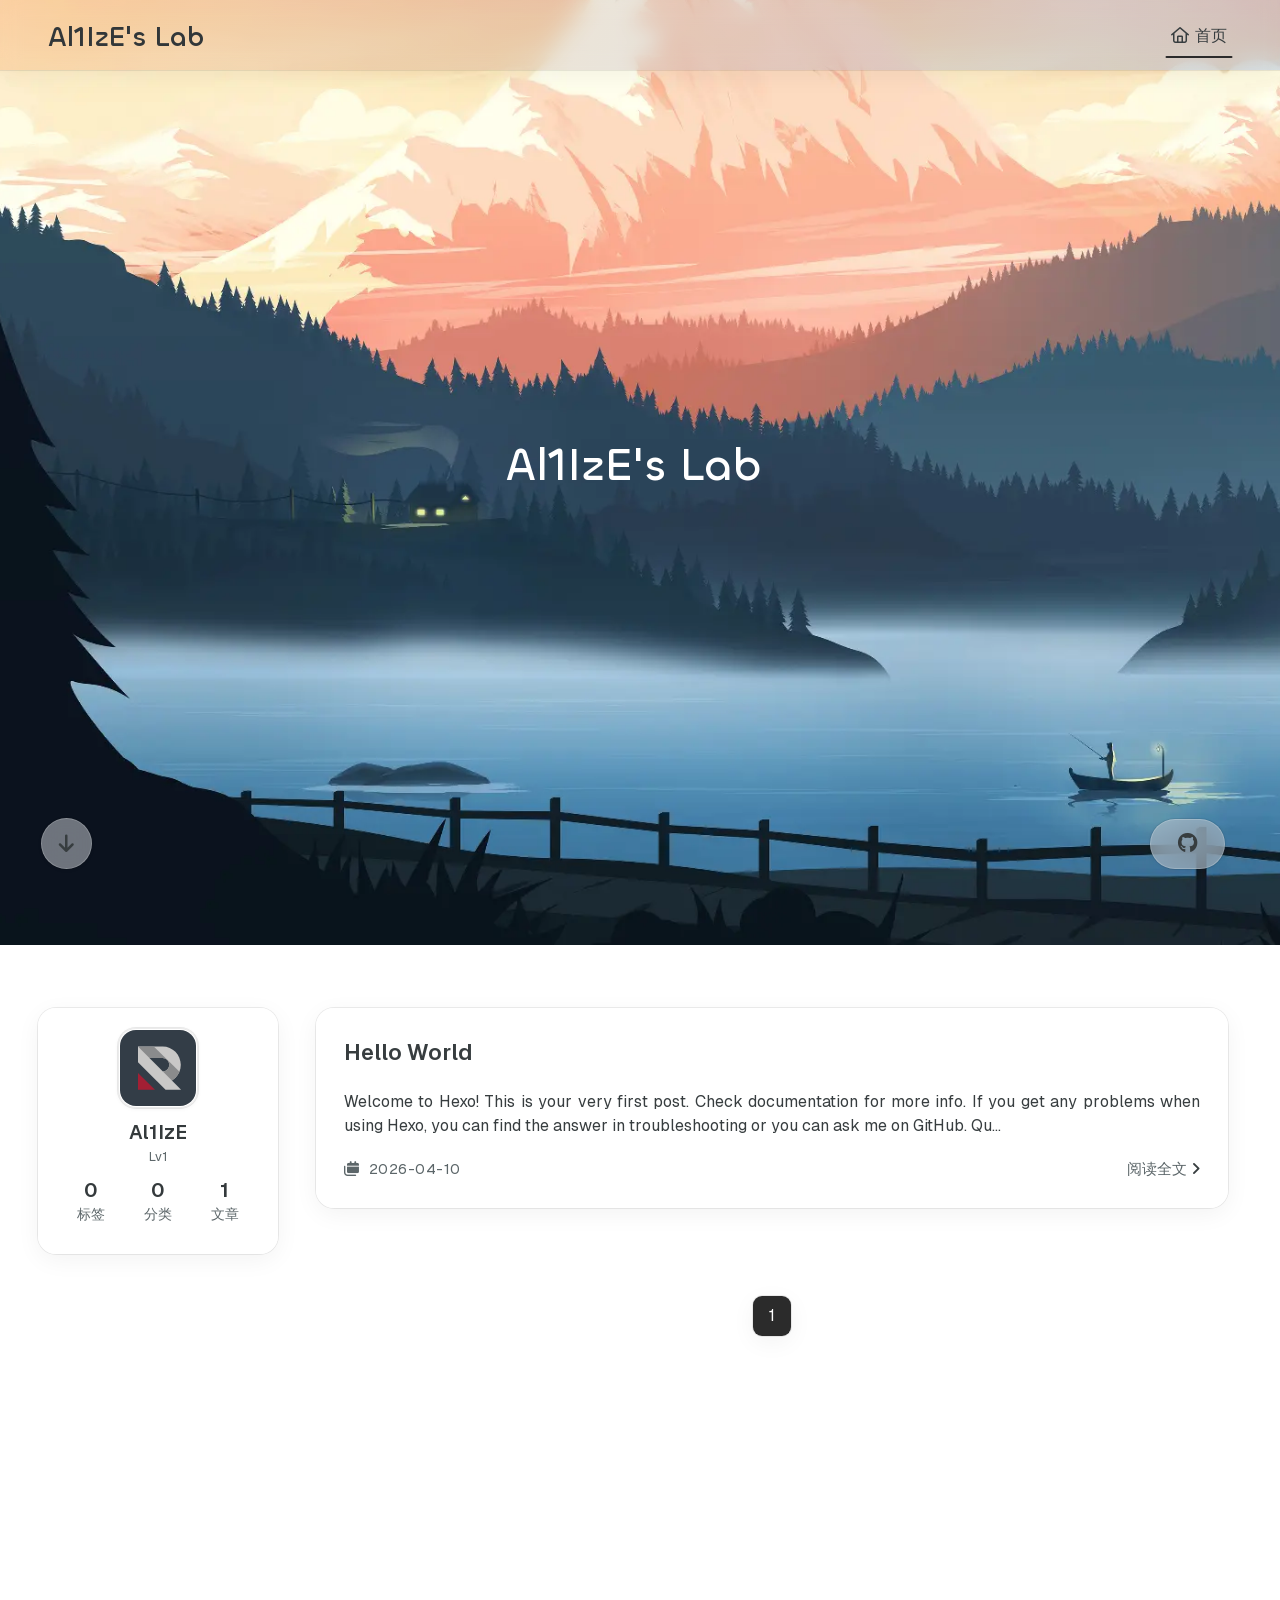
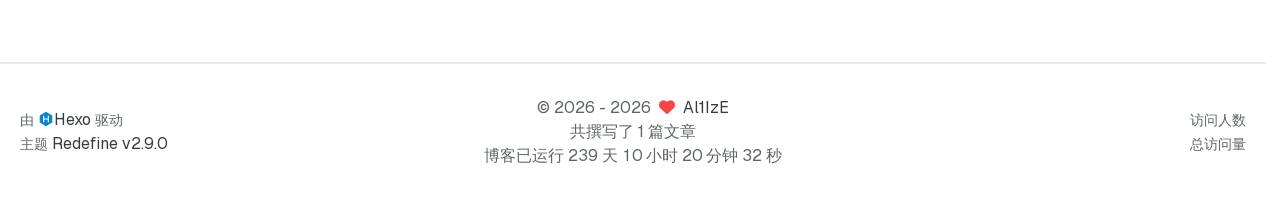
==== index.html @ 13bbc867 "Site updated: 2026-04-10 21:23:15" ====
<!DOCTYPE html>
<html lang="zh-CN">
<head>
    <meta charset="utf-8">
    <meta name="viewport" content="width=device-width, initial-scale=1">
    <meta name="keywords" content="Hexo Theme Redefine">
    
    
    <meta name="author" content="Al1IzE">
    
    <!-- Completely eliminate flash of wrong theme -->
    <script>
        (function() {
            const THEME_KEY = "REDEFINE-THEME-STATUS";
            const DARK = "dark", LIGHT = "light";
            
            // Get preferred theme
            function getTheme() {
                try {
                    const saved = localStorage.getItem(THEME_KEY);
                    if (saved) {
                        const { isDark } = JSON.parse(saved);
                        return isDark ? DARK : LIGHT;
                    }
                } catch (e) {}
                
                return matchMedia("(prefers-color-scheme: dark)").matches ? DARK : LIGHT;
            }
            
            // Apply theme to document
            function applyTheme(theme) {
                const isDark = theme === DARK;
                const root = document.documentElement;
                
                // Set classes for compatibility
                root.classList.add(theme);
                root.classList.remove(isDark ? LIGHT : DARK);
                root.style.colorScheme = theme;
            }
            
            // Initial application
            const theme = getTheme();
            applyTheme(theme);
            
            // Listen for system preference changes
            matchMedia("(prefers-color-scheme: dark)").addEventListener("change", ({ matches }) => {
                // Only update if using system preference (no localStorage entry)
                if (!localStorage.getItem(THEME_KEY)) {
                    applyTheme(matches ? DARK : LIGHT);
                }
            });
            
            // Set body classes ASAP (before DOMContentLoaded)
            (function() {
                const addBodyClass = () => {
                    const b = document.body;
                    if (!b) return false;
                    b.classList.add(theme + "-mode");
                    return true;
                };

                // Try immediately
                if (addBodyClass()) return;

                // Observe until body exists
                const mo = new MutationObserver(() => {
                    if (addBodyClass()) mo.disconnect();
                });
                mo.observe(document.documentElement, { childList: true, subtree: true });
            })();
        })();
    </script>
    
    <!-- preconnect -->
    <link rel="preconnect" href="https://fonts.googleapis.com">
    <link rel="preconnect" href="https://fonts.gstatic.com" crossorigin>

    
    <!--- Seo Part-->
    
    <link rel="canonical" href="https://6666330.xyz/"/>
    <meta name="robots" content="index,follow">
    <meta name="googlebot" content="index,follow">
    <meta name="revisit-after" content="1 days">
    
    
        
        <meta name="description" content="Hexo Theme Redefine, Redefine Your Hexo Journey.">
<meta property="og:type" content="website">
<meta property="og:title" content="AlIzE&#39;s Lab">
<meta property="og:url" content="https://6666330.xyz/index.html">
<meta property="og:site_name" content="AlIzE&#39;s Lab">
<meta property="og:description" content="Hexo Theme Redefine, Redefine Your Hexo Journey.">
<meta property="og:locale" content="zh_CN">
<meta property="og:image" content="https://6666330.xyz/images/redefine-og.webp">
<meta property="article:author" content="AlIzE">
<meta name="twitter:card" content="summary">
<meta name="twitter:image" content="https://6666330.xyz/images/redefine-og.webp">
    
    
    <!--- Icon Part-->
    <link rel="icon" type="image/png" href="/images/redefine-favicon.svg" sizes="192x192">
    <link rel="apple-touch-icon" sizes="180x180" href="/images/redefine-favicon.svg">
    <meta name="theme-color" content="#2b2b2b">
    <link rel="shortcut icon" href="/images/redefine-favicon.svg">
    <!--- Page Info-->
    
    <title>
        
            Al1IzE&#39;s Lab - 原来,你也玩原神
        
    </title>

    
<link rel="stylesheet" href="/fonts/Chillax/chillax.css">


    <!--- Inject Part-->
    

    
<link rel="stylesheet" href="/css/style.css">


    
        
<link rel="stylesheet" href="/css/build/tailwind.css">

    

    
<link rel="stylesheet" href="/fonts/GeistMono/geist-mono.css">

    
<link rel="stylesheet" href="/fonts/Geist/geist.css">

    <!--- Font Part-->
    
    
    
    
    
    

    <script id="hexo-configurations">
    window.config = {"hostname":"6666330.xyz","root":"/","language":"zh-CN"};
    window.theme = {"articles":{"style":{"font_size":"16px","line_height":1.5,"image_border_radius":"14px","image_alignment":"center","image_caption":false,"link_icon":true,"delete_mask":false,"title_alignment":"left","headings_top_spacing":{"h1":"3.2rem","h2":"2.4rem","h3":"1.9rem","h4":"1.6rem","h5":"1.4rem","h6":"1.3rem"}},"word_count":{"enable":true,"count":true,"min2read":true},"author_label":{"enable":true,"auto":false,"list":[]},"code_block":{"copy":true,"style":"mac","highlight_theme":{"light":"github","dark":"vs2015"},"font":{"enable":false,"family":null,"url":null}},"toc":{"enable":true,"max_depth":3,"number":false,"expand":true,"init_open":true},"copyright":{"enable":true,"default":"cc_by_nc_sa"},"lazyload":true,"pangu_js":false,"recommendation":{"enable":false,"title":"推荐阅读","limit":3,"mobile_limit":2,"placeholder":"/images/wallhaven-wqery6-light.webp","skip_dirs":[]}},"colors":{"primary":"#2b2b2b","secondary":null,"default_mode":"light"},"global":{"fonts":{"chinese":{"enable":false,"family":null,"url":null},"english":{"enable":false,"family":null,"url":null},"title":{"enable":false,"family":null,"url":null}},"content_max_width":"1000px","sidebar_width":"210px","hover":{"shadow":true,"scale":false},"scroll_progress":{"bar":false,"percentage":true},"website_counter":{"url":"https://cn.vercount.one/js","enable":true,"site_pv":true,"site_uv":true,"post_pv":true},"single_page":true,"preloader":{"enable":false,"custom_message":null},"side_tools":{"gear_rotation":true,"auto_expand":false},"open_graph":{"enable":true,"image":"/images/redefine-og.webp","description":"Hexo Theme Redefine, Redefine Your Hexo Journey."},"google_analytics":{"enable":false,"id":null}},"home_banner":{"enable":true,"style":"fixed","image":{"light":"/images/wallhaven-wqery6-light.webp","dark":"/images/wallhaven-wqery6-dark.webp"},"title":"Al1IzE's Lab","subtitle":{"text":["还有高手","元神启动","dddd"],"hitokoto":{"enable":false,"show_author":false,"api":"https://v1.hitokoto.cn"},"typing_speed":100,"backing_speed":80,"starting_delay":500,"backing_delay":1500,"loop":true,"smart_backspace":true},"text_color":{"light":"#fff","dark":"#d1d1b6"},"text_style":{"title_size":"2.8rem","subtitle_size":"1.5rem","line_height":1.2},"custom_font":{"enable":false,"family":null,"url":null},"social_links":{"enable":true,"style":"default","links":[{"icon":"fa-brands fa-github","url":"https://github.com/Al1IzE"},{"icon":"fa-brands fa-twitter","url":null},{"icon":"fa-solid fa-at","url":null},{"icon":"fa-brands fa-telegram","url":null},{"icon":"/images/custom-icon.svg","url":null}],"qrs":[{"icon":"fa-brands fa-weixin","qr":null},{"icon":"/images/custom-icon.svg","qr":null}]}},"plugins":{"feed":{"enable":false},"aplayer":{"enable":false,"type":"fixed","audios":[{"name":null,"artist":null,"url":null,"cover":null,"lrc":null}]},"mermaid":{"enable":false,"version":"11.4.1","theme":{"light":"default","dark":"dark"}}},"version":"2.9.0","navbar":{"auto_hide":false,"color":{"left":"#f78736","right":"#367df7","transparency":35},"width":{"home":"1200px","pages":"1000px"},"links":{"Home":{"path":"/","icon":"fa-regular fa-house"}},"search":{"enable":false,"preload":true}},"page_templates":{"friends_column":2,"tags_style":"blur","masonry":{"batch_size":12,"initial_batch_size":24}},"home":{"sidebar":{"enable":true,"position":"left","first_item":"menu","announcement":null,"show_on_mobile":true,"links":null},"article_date_format":"auto","excerpt_length":200,"categories":{"enable":true,"limit":3},"tags":{"enable":true,"limit":3}},"footer":{"runtime":true,"icon":"<i class=\"fa-solid fa-heart fa-beat\" style=\"--fa-animation-duration: 0.5s; color: #f54545\"></i>","start":"2026/4/10 21:10:00","statistics":true,"customize":null,"icp":{"enable":false,"number":null,"url":null}},"footerStart":"2026/4/10 21:10:00","mermaid":{"style":{"light":"default","dark":"dark"}}};
    window.lang_ago = {"second":"%s 秒前","minute":"%s 分钟前","hour":"%s 小时前","day":"%s 天前","week":"%s 周前","month":"%s 个月前","year":"%s 年前"};
    window.i18n = {"search":"站内搜索您需要的内容...","toc":"目录","prev":"上一页","next":"下一页","prev_posts":"上一篇","next_posts":"下一篇","page":"第 %d 页","recent_posts":"最新文章","share":"分享","powered_by":"由 %s 驱动","theme":"主题","rss_feed":"RSS Feed","category":"分类","categories":"分类","tag":"标签","tags":"标签","post":"文章","posts":"文章","tagcloud":"标签云","comment":"评论","comments":"评论","top":"置顶","sticky":"置顶","go-back-home":"回到首页","masonry_loading":"照片加载中...","image_viewer":"图片查看器","close":"关闭","exif":{"title":"EXIF","cards":{"camera":"相机","lens":"镜头","exposure":"曝光","other":"其他"},"fields":{"make":"品牌","model":"机型","date_taken":"拍摄时间","lens_model":"镜头","focal_length":"焦距","focus_mode":"对焦模式","shutter":"快门","aperture":"光圈","iso":"感光度","exposure_program":"曝光程序","exposure_compensation":"曝光补偿","metering_mode":"测光模式","flash":"闪光灯","white_balance":"白平衡","latitude":"纬度","longitude":"经度","altitude":"海拔"},"status":{"loading":"加载中...","no_exif":"无 EXIF 信息","library_missing":"EXIF 库未加载","image_source_missing":"图片地址不可用","unavailable":"EXIF 不可用（可能被 CORS 阻止或缺少元数据）","flag_unavailable":"EXIF 不可用"}},"home":"首页","archive":"归档","archives":"归档","about":"关于","links":"链接","link":"链接","friends":"友情链接","friend":"友情链接","timeline":"时间轴","shuoshuo":"说说","bookmarks":"书签","site_uv":"访问人数","site_pv":"总访问量","read_more":"阅读全文","wordcount":"字","min2read":"分钟","changelog":"更新日志","status":"状态","runtime":"博客已运行","days":"天","hours":"小时","minutes":"分钟","seconds":"秒","optimized_by":"并由 Evan 进行优化","rights":"版权所有","site_posts":"共撰写了 %s 篇文章","site_wordcount":"共 %s 字","copyright":{"title":"标题","author":"作者","link":"链接","create_time":"创建于","update_time":"更新于","license_title":"版权声明","license_content":"本文章采用 %s 进行许可。","all_rights_reserved":"版权所有 &#169 %s，禁止转载。","public_domain":"本文为公有领域作品，可自由转载、引用。"},"ago":{"second":"%s 秒前","minute":"%s 分钟前","hour":"%s 小时前","day":"%s 天前","week":"%s 周前","month":"%s 个月前","year":"%s 年前"},"create_time":"创建","update_time":"更新","expired":"这篇文章最后更新于 %s 天前，内容可能已经过时。"};
    window.data = {"masonry":false};
  </script>
    
    <!--- Fontawesome Part-->
    
<link rel="stylesheet" href="/fontawesome/fontawesome.min.css">

    
<link rel="stylesheet" href="/fontawesome/brands.min.css">

    
<link rel="stylesheet" href="/fontawesome/solid.min.css">

    
<link rel="stylesheet" href="/fontawesome/regular.min.css">

    
    
    
    
<meta name="generator" content="Hexo 8.1.1"></head>


<body>
	<div class="progress-bar-container">
	

	
	<span class="pjax-progress-bar"></span>
	<!--        <span class="swup-progress-icon">-->
	<!--            <i class="fa-solid fa-circle-notch fa-spin"></i>-->
	<!--        </span>-->
	
</div>

<main class="page-container" id="swup">

	
	
    <style>
        .home-banner-container {
            background: none !important;
        }
        .home-article-item,
        .sidebar-links,
        .sidebar-content,
        a.page-number,
        a.extend,
        .sidebar-links .links:hover,
        .right-bottom-tools,
        footer.footer {
            background-color: var(--background-color-transparent-80) !important;
        }
        .right-bottom-tools:hover,
        a.page-number:hover,
        a.extend:hover {
            background-color: var(--primary-color) !important;
        }
        .site-info,
        .home-article-sticky-label {
            background-color: var(--background-color-transparent-15) !important;
        }
        .home-article-sticky-label {
            backdrop-filter: none !important;
        }
    </style>
    <div class="home-banner-background transition-fade fixed top-0 left-0 w-screen h-screen scale-125 sm:scale-110 box-border will-change-transform bg-cover">
        <img src="/images/wallhaven-wqery6-light.webp" alt="home-banner-background" class="w-full h-full object-cover dark:hidden">
        <img src="/images/wallhaven-wqery6-dark.webp" alt="home-banner-background" class="w-full h-full object-cover hidden dark:block">
    </div>


<div class="home-banner-container flex justify-center items-center transition-fade relative">
    
    <div class="content mt-8 flex flex-col justify-center items-center transition-fade-down">
        <div class="description flex flex-col justify-center items-center w-screen font-medium text-center"
        
        >
            Al1IzE's Lab
            
            
            
            
            
                <p><i id="subtitle"></i></p>
            
        </div>
        
            
            <div class="absolute bottom-0.5 flex flex-row justify-between max-w-[1340px] items-center w-full px-8 sm:px-12">
                <div class="flex p-3 bg-gray-300/50 dark:bg-gray-500/40 backdrop-blur-lg border border-white/20 dark:border-gray-500/30 group rounded-full cursor-pointer flex justify-center items-center aspect-square h-full shadow-redefine-flat hover:shadow-redefine-flat-hover transition-shadow" onclick="scrollToMain()" >
                    <i class="fa-solid fa-arrow-down fa-fw fa-lg group-hover:translate-y-1 transition-transform"></i>
                </div>
                <div class="social-contacts px-6 py-3 bg-gray-300/50 dark:bg-gray-500/40 backdrop-blur-lg border border-white/20 dark:border-gray-500/30 shadow-redefine-flat rounded-full flex flex-row gap-3 items-center">
                    
                        
                            
                            
                            
                            
                            
                            
                                <span class="social-contact-item">
                                    <a target="_blank" href="https://github.com/Al1IzE">
                                        <i class="fa-brands fa-github fa-fw fa-lg"></i>
                                    </a>
                                </span>
                            
                        
                    
                        
                    
                        
                    
                        
                    
                        
                    
                    
                </div>
            </div>
        
    </div>
    <style>
        /* Mobile-specific QR code styles */
        .qr-toggle-item.qr-active .qr-popup {
            visibility: visible !important;
            opacity: 1 !important;
            transform: translateY(0) !important;
        }
        
        /* Prevent button from staying in focus/hover state on mobile */
        @media (hover: none) and (pointer: coarse) {
            .qr-toggle-item:focus,
            .qr-toggle-item:hover {
                background-color: transparent;
            }
            
            .qr-toggle-item .qr-trigger:focus,
            .qr-toggle-item .qr-trigger:hover {
                background-color: transparent;
                color: inherit;
            }
            
            /* Only show active state when explicitly toggled */
            .qr-popup {
                visibility: hidden !important;
                opacity: 0 !important;
            }
        }
    </style>
</div>

	

	<div class="main-content-container flex flex-col justify-between min-h-dvh">
		<div class="main-content-header">
			<header class="navbar-container px-6 md:px-12">
    <div class="navbar-content transition-navbar has-home-banner">
        <div class="left">
            
            <a class="logo-title" href="/">
                <h1>
                Al1IzE&#39;s Lab
                </h1>
            </a>
        </div>

        <div class="right">
            <!-- PC -->
            <div class="desktop">
                <ul class="navbar-list">
                    
                        
                            

                            <li class="navbar-item">
                                <!-- Menu -->
                                <a class="active"
                                   href="/"
                                        >
                                    <i class="fa-regular fa-house fa-fw"></i>
                                    首页
                                    
                                </a>

                                <!-- Submenu -->
                                
                            </li>
                    
                    
                </ul>
            </div>
            <!-- Mobile -->
            <div class="mobile">
                
                <div class="icon-item navbar-bar">
                    <div class="navbar-bar-middle"></div>
                </div>
            </div>
        </div>
    </div>

    <!-- Mobile sheet -->
    <div class="navbar-drawer h-dvh w-full absolute top-0 left-0 bg-background-color flex flex-col justify-between">
        <ul class="drawer-navbar-list flex flex-col px-4 justify-center items-start">
            
                
                    

                    <li class="drawer-navbar-item text-base my-1.5 flex flex-col w-full">
                        
                        <a class="py-1.5 px-2 flex flex-row items-center justify-between gap-1 hover:!text-primary active:!text-primary text-2xl font-semibold group border-b border-border-color hover:border-primary w-full active"
                           href="/"
                        >
                            <span>
                                首页
                            </span>
                            
                                <i class="fa-regular fa-house fa-sm fa-fw"></i>
                            
                        </a>
                        

                        
                    </li>
            

            
            
        </ul>

        <div class="statistics flex justify-around my-2.5">
    <a class="item tag-count-item flex flex-col justify-center items-center w-20" href="/tags">
        <div class="number text-2xl sm:text-xl text-second-text-color font-semibold">0</div>
        <div class="label text-third-text-color text-sm">标签</div>
    </a>
    <a class="item tag-count-item flex flex-col justify-center items-center w-20" href="/categories">
        <div class="number text-2xl sm:text-xl text-second-text-color font-semibold">0</div>
        <div class="label text-third-text-color text-sm">分类</div>
    </a>
    <a class="item tag-count-item flex flex-col justify-center items-center w-20" href="/archives">
        <div class="number text-2xl sm:text-xl text-second-text-color font-semibold">1</div>
        <div class="label text-third-text-color text-sm">文章</div>
    </a>
</div>
    </div>

    <div class="window-mask"></div>

</header>


		</div>

		<div class="main-content-body transition-fade-up">
			
			<div class="home-sidebar-container">
    <div class="sticky-container sticky">
        
        
            
            <div class="sidebar-content" >
                <div class="avatar flex justify-center">
    <img src="/images/redefine-avatar.svg">
</div>
                <div class="author flex flex-col justify-center my-2.5 mx-0">
    <div class="name">Al1IzE</div>
    
        <div class="label">Lv1</div>
    
</div>
                <div class="statistics flex justify-around my-2.5">
    <a class="item tag-count-item flex flex-col justify-center items-center w-20" href="/tags">
        <div class="number text-2xl sm:text-xl text-second-text-color font-semibold">0</div>
        <div class="label text-third-text-color text-sm">标签</div>
    </a>
    <a class="item tag-count-item flex flex-col justify-center items-center w-20" href="/categories">
        <div class="number text-2xl sm:text-xl text-second-text-color font-semibold">0</div>
        <div class="label text-third-text-color text-sm">分类</div>
    </a>
    <a class="item tag-count-item flex flex-col justify-center items-center w-20" href="/archives">
        <div class="number text-2xl sm:text-xl text-second-text-color font-semibold">1</div>
        <div class="label text-third-text-color text-sm">文章</div>
    </a>
</div>
            </div>
        

    </div>
</div>

			

			<div class="main-content">
				<div class="home-content-container">
    <ul class="home-article-list">
        
            <li class="home-article-item">

                

                

                
                <div class="flex flex-col gap-5 px-7 pb-7 pt-7">
                    <h3 class="home-article-title">
                        <a href="/2026/04/10/hello-world/">
                            Hello World
                        </a>
                    </h3>

                    <div class="home-article-content markdown-body">
                        
                            
                            Welcome to Hexo! This is your very first post. Check documentation for more info. If you get any problems when using Hexo, you can find the answer in troubleshooting or you can ask me on GitHub.
Qu...
                        
                    </div>

                    <div class="home-article-meta-info-container">
    <div class="home-article-meta-info">
        <span><i class="fa-solid fa-calendars"></i>&nbsp;
            <span class="home-article-date" data-date="Fri Apr 10 2026 13:26:07 GMT+0800">
                
                    2026-04-10
                
            </span>
        </span>
        
        
    </div>

    <a href="/2026/04/10/hello-world/">阅读全文<span class="seo-reader-text">Hello World</span>&nbsp;<i class="fa-solid fa-angle-right"></i></a>
</div>

                </div>
            </li>
        
    </ul>

    <div class="home-paginator px-7 py-5">
        <div class="paginator">
	<span class="page-number current">1</span>
</div>
  
    </div>
</div>

			</div>

			
		</div>

		<div class="main-content-footer">
			<footer class="footer mt-5 py-5 h-auto text-base text-third-text-color relative border-t-2 border-t-border-color">
    <div class="info-container py-3 text-center">
        
        <div class="text-center">
            &copy;
            
              <span>2026</span>
              -
            
            2026&nbsp;&nbsp;<i class="fa-solid fa-heart fa-beat" style="--fa-animation-duration: 0.5s; color: #f54545"></i>&nbsp;&nbsp;<a href="/">Al1IzE</a>
            
                
                <p class="post-count space-x-0.5">
                    <span>
                        共撰写了 1 篇文章
                    </span>
                    
                </p>
            
        </div>
        
            <script data-swup-reload-script src="https://cn.vercount.one/js"></script>
            <div class="relative text-center lg:absolute lg:right-[20px] lg:top-1/2 lg:-translate-y-1/2 lg:text-right">
                
                    <span id="busuanzi_container_site_uv" class="lg:!block">
                        <span class="text-sm">访问人数</span>
                        <span id="busuanzi_value_site_uv"></span>
                    </span>
                
                
                    <span id="busuanzi_container_site_pv" class="lg:!block">
                        <span class="text-sm">总访问量</span>
                        <span id="busuanzi_value_site_pv"></span>
                    </span>
                
            </div>
        
        <div class="relative text-center lg:absolute lg:left-[20px] lg:top-1/2 lg:-translate-y-1/2 lg:text-left">
            <span class="lg:block text-sm">由 <?xml version="1.0" encoding="utf-8"?><!DOCTYPE svg PUBLIC "-//W3C//DTD SVG 1.1//EN" "http://www.w3.org/Graphics/SVG/1.1/DTD/svg11.dtd"><svg class="relative top-[2px] inline-block align-baseline" version="1.1" id="圖層_1" xmlns="http://www.w3.org/2000/svg" xmlns:xlink="http://www.w3.org/1999/xlink" x="0px" y="0px" width="1rem" height="1rem" viewBox="0 0 512 512" enable-background="new 0 0 512 512" xml:space="preserve"><path fill="#0E83CD" d="M256.4,25.8l-200,115.5L56,371.5l199.6,114.7l200-115.5l0.4-230.2L256.4,25.8z M349,354.6l-18.4,10.7l-18.6-11V275H200v79.6l-18.4,10.7l-18.6-11v-197l18.5-10.6l18.5,10.8V237h112v-79.6l18.5-10.6l18.5,10.8V354.6z"/></svg><a target="_blank" class="text-base" href="https://hexo.io">Hexo</a> 驱动</span>
            <span class="text-sm lg:block">主题&nbsp;<a class="text-base" target="_blank" href="https://github.com/EvanNotFound/hexo-theme-redefine">Redefine v2.9.0</a></span>
        </div>
        
        
            <div>
                博客已运行 <span class="odometer" id="runtime_days" ></span> 天 <span class="odometer" id="runtime_hours"></span> 小时 <span class="odometer" id="runtime_minutes"></span> 分钟 <span class="odometer" id="runtime_seconds"></span> 秒
            </div>
        
        
            <script data-swup-reload-script>
                try {
                    function odometer_init() {
                    const elements = document.querySelectorAll('.odometer');
                    elements.forEach(el => {
                        new Odometer({
                            el,
                            format: '( ddd).dd',
                            duration: 200
                        });
                    });
                    }
                    odometer_init();
                } catch (error) {}
            </script>
        
        
        
    </div>  
</footer>
		</div>
	</div>

	

	<div class="right-side-tools-container">
		<div class="side-tools-container">
	<ul class="hidden-tools-list">
		<li class="right-bottom-tools tool-font-adjust-plus flex justify-center items-center">
			<i class="fa-regular fa-magnifying-glass-plus"></i>
		</li>

		<li class="right-bottom-tools tool-font-adjust-minus flex justify-center items-center">
			<i class="fa-regular fa-magnifying-glass-minus"></i>
		</li>

		<li class="right-bottom-tools tool-dark-light-toggle flex justify-center items-center">
			<i class="fa-regular fa-moon"></i>
		</li>

		<!-- rss -->
		

		

		<li class="right-bottom-tools tool-scroll-to-bottom flex justify-center items-center">
			<i class="fa-regular fa-arrow-down"></i>
		</li>
	</ul>

	<ul class="visible-tools-list">
		<li class="right-bottom-tools toggle-tools-list flex justify-center items-center">
			<i class="fa-regular fa-cog fa-spin"></i>
		</li>
		
		<li class="right-bottom-tools tool-scroll-to-top flex justify-center items-center">
			<i class="arrow-up fas fa-arrow-up"></i>
			<span class="percent"></span>
		</li>
		
		
	</ul>
</div>
	</div>

	<div class="image-viewer-container" role="dialog" aria-modal="true" aria-label="图片查看器">
	<button class="image-viewer-close" type="button" aria-label="关闭">
		<i class="fa-solid fa-xmark"></i>
	</button>
	<button class="image-viewer-prev" type="button" aria-label="上一页">
		<i class="fa-solid fa-chevron-left"></i>
	</button>
	<div class="image-viewer-frame">
		<img src="" alt="">
	</div>
	<div class="image-viewer-exif-panel hidden absolute left-1/2 bottom-20 -translate-x-1/2 w-[min(92vw,420px)] max-h-[60vh] overflow-hidden rounded-2xl bg-background-color-transparent-80 p-4 text-left shadow-redefine-flat backdrop-blur-md" role="dialog" aria-label="EXIF" aria-hidden="true">
		<div class="flex items-center justify-between mb-3">
			<span class="text-sm font-semibold text-first-text-color">EXIF</span>
			<button class="image-viewer-exif-close flex h-8 w-8 items-center justify-center rounded-full bg-background-color-transparent-80 text-first-text-color transition hover:bg-background-color-transparent-40" type="button" aria-label="关闭">
				<i class="fa-solid fa-xmark text-[0.65rem]"></i>
			</button>
		</div>
		<div class="image-viewer-exif-cards grid grid-cols-1 sm:grid-cols-2 gap-3 max-h-[50vh] overflow-y-auto pr-1 scrollbar-hide"></div>
		<template class="image-viewer-exif-card-template">
			<div class="rounded-lg bg-background-color-transparent-40 px-3 py-2">
				<div class="image-viewer-exif-card-header flex items-center gap-2 mb-1">
					<i class="image-viewer-exif-card-icon fa-solid fa-circle-info text-xs text-third-text-color"></i>
					<div class="image-viewer-exif-card-title text-xs font-semibold text-first-text-color"></div>
				</div>
				<div class="image-viewer-exif-card-items flex flex-col gap-1"></div>
			</div>
		</template>
	</div>
	<button class="image-viewer-exif-toggle flex items-center gap-2 hidden absolute left-1/2 bottom-6 -translate-x-1/2 rounded-full border border-border-color bg-background-color-transparent-80 px-4 py-2 text-first-text-color backdrop-blur-md transition hover:bg-background-color-transparent-40" type="button" aria-label="EXIF" aria-expanded="false">
		<i class="fa-solid fa-circle-info text-xs"></i>
		<span class="text-xs font-semibold uppercase tracking-wider">EXIF</span>
	</button>
	<button class="image-viewer-next" type="button" aria-label="下一页">
		<i class="fa-solid fa-chevron-right"></i>
	</button>
</div>


	

</main>



<script src="/js/build/libs/Swup.min.js"></script>

<script src="/js/build/libs/SwupSlideTheme.min.js"></script>

<script src="/js/build/libs/SwupScriptsPlugin.min.js"></script>

<script src="/js/build/libs/SwupProgressPlugin.min.js"></script>

<script src="/js/build/libs/SwupScrollPlugin.min.js"></script>

<script src="/js/build/libs/SwupPreloadPlugin.min.js"></script>

<script>
    window.swup = new Swup({
        plugins: [
            new SwupScriptsPlugin({
                optin: true,
            }),
            new SwupProgressPlugin(),
            new SwupScrollPlugin({
                offset: 80,
            }),
            new SwupSlideTheme({
                mainElement: ".main-content-body",
            }),
            new SwupPreloadPlugin(),
        ],
        containers: ["#swup"],
    });

    window.dispatchEvent(
        new CustomEvent("redefine:swup:ready", {
            detail: {
                swup: window.swup,
            },
        }),
    );
</script>




	
<script src="/js/build/main.js" type="module"></script>



    
<script src="/js/build/libs/odometer.min.js"></script>

    
<link rel="stylesheet" href="/assets/odometer-theme-minimal.css">







  
<script src="/js/build/libs/Typed.min.js"></script>










<script src="/js/build/libs/moment-with-locales.min.js" data-swup-reload-script=""></script>



	
</body>

</html>
---- fonts/Chillax/chillax.css ----
/**
 * @license
 *
 * Font Family: Chillax
 * Designed by: Manushi Parikh
 * URL: https://www.fontshare.com/fonts/chillax
 * © 2023 Indian Type Foundry
 *
 * Font Style:
 * Chillax Variable(Variable font)
 *
*/


/**
* This is a variable font
* You can controll variable axes as shown below:
* font-variation-settings: 'wght' 700.0;
*
* available axes:

* 'wght' (range from 200.0 to 700.0)

*/

@font-face {
    font-family: 'Chillax-Variable';
    src:local('Chillax-Variable'),
        local('ChillaxVariable'),
        local('Chillax Variable'),
        local('Chillax'),
        url('Chillax-Variable.woff2') format('woff2'),
        url('Chillax-Variable.woff') format('woff'),
        url('Chillax-Variable.ttf') format('truetype');
    font-weight: 200 700;
    font-display: swap;
    font-style: normal;
}
---- css/style.css ----
.title-hover-animation {
  display: inline-block;
  position: relative;
  border-bottom: none;
  line-height: 1.3;
  vertical-align: top;
  color: var(--second-text-color);
}
.title-hover-animation::before {
  content: '';
  position: absolute;
  width: 100%;
  height: 2px;
  bottom: -4px;
  left: 0;
  background-color: var(--second-text-color);
  visibility: hidden;
  transform: scaleX(0);
  transition-property: color, background, box-shadow, border-color, visibility, transform;
  transition-delay: 0s, 0s, 0s, 0s, 0s, 0s;
  transition-duration: 0.2s, 0.2s, 0.2s, 0.2s, 0.2s, 0.2s;
  transition-timing-function: ease, ease, ease, ease, ease-in-out, ease-in-out;
}
@-moz-keyframes fade-in-down {
  0% {
    opacity: 0;
    transform: translateY(-50px);
  }
  100% {
    opacity: 1;
    transform: translateY(0);
  }
}
@-webkit-keyframes fade-in-down {
  0% {
    opacity: 0;
    transform: translateY(-50px);
  }
  100% {
    opacity: 1;
    transform: translateY(0);
  }
}
@-o-keyframes fade-in-down {
  0% {
    opacity: 0;
    transform: translateY(-50px);
  }
  100% {
    opacity: 1;
    transform: translateY(0);
  }
}
@keyframes fade-in-down {
  0% {
    opacity: 0;
    transform: translateY(-50px);
  }
  100% {
    opacity: 1;
    transform: translateY(0);
  }
}
@-moz-keyframes icon-animate {
  0%, 100% {
    transform: scale(1);
  }
  10%, 30% {
    transform: scale(0.88);
  }
  20%, 40%, 60%, 80% {
    transform: scale(1.08);
  }
  50%, 70% {
    transform: scale(1.08);
  }
}
@-webkit-keyframes icon-animate {
  0%, 100% {
    transform: scale(1);
  }
  10%, 30% {
    transform: scale(0.88);
  }
  20%, 40%, 60%, 80% {
    transform: scale(1.08);
  }
  50%, 70% {
    transform: scale(1.08);
  }
}
@-o-keyframes icon-animate {
  0%, 100% {
    transform: scale(1);
  }
  10%, 30% {
    transform: scale(0.88);
  }
  20%, 40%, 60%, 80% {
    transform: scale(1.08);
  }
  50%, 70% {
    transform: scale(1.08);
  }
}
@keyframes icon-animate {
  0%, 100% {
    transform: scale(1);
  }
  10%, 30% {
    transform: scale(0.88);
  }
  20%, 40%, 60%, 80% {
    transform: scale(1.08);
  }
  50%, 70% {
    transform: scale(1.08);
  }
}
:root {
  --background-color: #fff;
  --background-color-transparent: rgba(255,255,255,0.6);
  --background-color-transparent-15: rgba(255,255,255,0.15);
  --background-color-transparent-40: rgba(255,255,255,0.4);
  --background-color-transparent-80: rgba(255,255,255,0.8);
  --second-background-color: #fafafa;
  --third-background-color: #f7f7f7;
  --third-background-color-transparent: rgba(241,241,241,0.6);
  --primary-color: #2b2b2b;
  --first-text-color: #323739;
  --second-text-color: #343a3c;
  --third-text-color: #5c6669;
  --fourth-text-color: #eaeced;
  --default-text-color: #373d3f;
  --invert-text-color: #bebec6;
  --border-color: rgba(0,0,0,0.08);
  --selection-color: #404040;
  --shadow-color-1: rgba(0,0,0,0.08);
  --shadow-color-2: rgba(0,0,0,0.05);
  --shadow-hover-color: rgba(0,0,0,0.28);
  --scrollbar-color: #c1c1c1;
  --scrollbar-color-hover: #a1a1a1;
  --scroll-bar-bg-color: #fafafa;
  --link-color: #323739;
  --copyright-info-color: #c03;
  --avatar-background-color: #06c;
  --pjax-progress-bar-color: linear-gradient(45deg, #f10006, #ef5b00, #e59c01, #19ca05, #00cab5, #0264c8, #c303c3);
  --archive-timeline-last-child-color: linear-gradient(to bottom, #e8e8e8 60%, rgba(0,0,0,0) 100%) 1 100%;
  --note-blue-title-bg: #d6f7fb;
  --note-red-title-bg: #fde9e9;
  --note-cyan-title-bg: #e9fdf9;
  --note-green-title-bg: #e9fde9;
  --note-yellow-title-bg: #fdf9e9;
  --note-gray-title-bg: #f9f9f9;
  --note-type-title-bg: #fdf3e9;
  --note-black-title-bg: #e9e9e9;
  --note-purple-title-bg: #f9e9fd;
  --home-banner-text-color: #fff;
  --home-banner-icons-container-border-color: rgba(255,255,255,0.35);
  --home-banner-icons-container-background-color: rgba(255,255,255,0.3);
  --redefine-box-shadow: var(--shadow-color-2) 0px 6px 24px 0px, var(--shadow-color-1) 0px 0px 0px 1px;
  --redefine-box-shadow-hover: var(--shadow-color-2) 0px 6px 24px 0px, var(--shadow-color-1) 0px 0px 0px 1px, var(--shadow-color-1) 0px 0px 0px 1px inset;
  --redefine-box-shadow-flat: var(--shadow-color-2) 0px 1px 4px 0px, var(--shadow-color-1) 0px 0px 0px 1px;
  --redefine-box-shadow-flat-hover: var(--shadow-color-2) 0px 1px 4px 0px, var(--shadow-color-1) 0px 0px 0px 1px, var(--shadow-color-1) 0px 0px 0px 1px inset;
  --mermaid-theme: $mermaid-theme;
}
.light {
  --background-color: #fff;
  --background-color-transparent: rgba(255,255,255,0.6);
  --background-color-transparent-15: rgba(255,255,255,0.15);
  --background-color-transparent-40: rgba(255,255,255,0.4);
  --background-color-transparent-80: rgba(255,255,255,0.8);
  --second-background-color: #fafafa;
  --third-background-color: #f7f7f7;
  --third-background-color-transparent: rgba(241,241,241,0.6);
  --primary-color: #2b2b2b;
  --first-text-color: #323739;
  --second-text-color: #343a3c;
  --third-text-color: #5c6669;
  --fourth-text-color: #eaeced;
  --default-text-color: #373d3f;
  --invert-text-color: #bebec6;
  --border-color: rgba(0,0,0,0.08);
  --selection-color: #404040;
  --shadow-color-1: rgba(0,0,0,0.08);
  --shadow-color-2: rgba(0,0,0,0.05);
  --shadow-hover-color: rgba(0,0,0,0.28);
  --scrollbar-color: #c1c1c1;
  --scrollbar-color-hover: #a1a1a1;
  --scroll-bar-bg-color: #fafafa;
  --link-color: #323739;
  --copyright-info-color: #c03;
  --avatar-background-color: #06c;
  --pjax-progress-bar-color: linear-gradient(45deg, #f10006, #ef5b00, #e59c01, #19ca05, #00cab5, #0264c8, #c303c3);
  --archive-timeline-last-child-color: linear-gradient(to bottom, #e8e8e8 60%, rgba(0,0,0,0) 100%) 1 100%;
  --note-blue-title-bg: #d6f7fb;
  --note-red-title-bg: #fde9e9;
  --note-cyan-title-bg: #e9fdf9;
  --note-green-title-bg: #e9fde9;
  --note-yellow-title-bg: #fdf9e9;
  --note-gray-title-bg: #f9f9f9;
  --note-type-title-bg: #fdf3e9;
  --note-black-title-bg: #e9e9e9;
  --note-purple-title-bg: #f9e9fd;
  --home-banner-text-color: #fff;
  --home-banner-icons-container-border-color: rgba(255,255,255,0.35);
  --home-banner-icons-container-background-color: rgba(255,255,255,0.3);
  --redefine-box-shadow: var(--shadow-color-2) 0px 6px 24px 0px, var(--shadow-color-1) 0px 0px 0px 1px;
  --redefine-box-shadow-hover: var(--shadow-color-2) 0px 6px 24px 0px, var(--shadow-color-1) 0px 0px 0px 1px, var(--shadow-color-1) 0px 0px 0px 1px inset;
  --redefine-box-shadow-flat: var(--shadow-color-2) 0px 1px 4px 0px, var(--shadow-color-1) 0px 0px 0px 1px;
  --redefine-box-shadow-flat-hover: var(--shadow-color-2) 0px 1px 4px 0px, var(--shadow-color-1) 0px 0px 0px 1px, var(--shadow-color-1) 0px 0px 0px 1px inset;
  --mermaid-theme: $mermaid-theme;
}
.dark {
  --background-color: #202124;
  --background-color-transparent: rgba(32,33,36,0.4);
  --background-color-transparent-15: rgba(32,33,36,0.15);
  --background-color-transparent-40: rgba(32,33,36,0.4);
  --background-color-transparent-80: rgba(32,33,36,0.8);
  --second-background-color: #242529;
  --third-background-color: #292b2f;
  --third-background-color-transparent: rgba(32,33,36,0.6);
  --primary-color: #2b2b2b;
  --first-text-color: #d2d2d7;
  --second-text-color: #cbcbd1;
  --third-text-color: #9595a2;
  --fourth-text-color: #36363e;
  --default-text-color: #bebec6;
  --invert-text-color: #373d3f;
  --border-color: rgba(255,255,255,0.08);
  --selection-color: #404040;
  --shadow-color-1: rgba(255,255,255,0.08);
  --shadow-color-2: rgba(255,255,255,0.05);
  --shadow-hover-color: rgba(69,69,69,0.28);
  --scrollbar-color: #898989;
  --scrollbar-color-hover: #a1a1a1;
  --scroll-bar-bg-color: #2a2c30;
  --link-color: #c5c5cc;
  --copyright-info-color: #a30029;
  --avatar-background-color: #005cb8;
  --pjax-progress-bar-color: linear-gradient(45deg, #ea404a, #ea722f, #e9a71f, #67e559, #18ecec, #1b85f1, #ee1dee);
  --archive-timeline-last-child-color: linear-gradient(to bottom, #323232 60%, rgba(255,255,255,0) 100%) 1 100%;
  --note-blue-title-bg: #1e3e46;
  --note-red-title-bg: #4e1e1e;
  --note-cyan-title-bg: #1e4e4e;
  --note-green-title-bg: #1e4e1e;
  --note-yellow-title-bg: #4e4e1e;
  --note-gray-title-bg: #4e4e4e;
  --note-type-title-bg: #4e3a1e;
  --note-black-title-bg: #1e1e1e;
  --note-purple-title-bg: #4e1e4e;
  --home-banner-text-color: #d1d1b6;
  --home-banner-icons-container-border-color: rgba(197,197,197,0.35);
  --home-banner-icons-container-background-color: rgba(197,197,197,0.3);
  --redefine-box-shadow: var(--shadow-color-2) 0px 6px 24px 0px, var(--shadow-color-1) 0px 0px 0px 1px;
  --redefine-box-shadow-hover: var(--shadow-color-2) 0px 6px 24px 0px, var(--shadow-color-1) 0px 0px 0px 1px, var(--shadow-color-1) 0px 0px 0px 1px inset;
  --redefine-box-shadow-flat: var(--shadow-color-2) 0px 1px 4px 0px, var(--shadow-color-1) 0px 0px 0px 1px;
  --redefine-box-shadow-flat-hover: var(--shadow-color-2) 0px 1px 4px 0px, var(--shadow-color-1) 0px 0px 0px 1px, var(--shadow-color-1) 0px 0px 0px 1px inset;
  --mermaid-theme: $dark-mermaid-theme;
}
.redefine-box-shadow {
  box-shadow: var(--redefine-box-shadow);
}
.redefine-box-shadow-flat {
  box-shadow: var(--redefine-box-shadow-flat);
}
@media (min-width: 640px) {
  .redefine-box-shadow:hover {
    box-shadow: var(--redefine-box-shadow-hover);
  }
  .redefine-box-shadow-flat:hover {
    box-shadow: var(--redefine-box-shadow);
  }
}
.ellipsis {
  overflow: hidden;
  text-overflow: ellipsis;
  white-space: nowrap;
  width: 100%;
}
* {
  transition-property: color, background, box-shadow, border-color;
  transition-delay: 0s, 0s, 0s, 0s;
  transition-duration: 0.2s, 0.2s, 0.2s, 0.2s;
  transition-timing-function: ease, ease, ease, ease;
}
html,
body {
  position: relative;
  width: 100%;
  height: 100%;
  margin: 0;
  padding: 0;
  color: var(--default-text-color);
  background: var(--background-color);
  font-family: Geist Variable, Noto Sans SC, -apple-system, system-ui, Segoe UI, Roboto, Ubuntu, Cantarell, Noto Sans, sans-serif, BlinkMacSystemFont, Helvetica Neue, PingFang SC, Hiragino Sans GB, Microsoft YaHei, Arial;
  font-weight: 400;
  font-size: 16px;
  line-height: 1.5;
  scrollbar-gutter: stable;
  --navbar-height: 70px;
}
html::-webkit-scrollbar,
body::-webkit-scrollbar {
  width: 14px;
  height: 8px;
  transition: all 0.2s ease;
  display: block;
}
html::-webkit-scrollbar-thumb,
body::-webkit-scrollbar-thumb {
  background: var(--scrollbar-color);
  border-radius: 18px;
  background-clip: content-box;
  border: 3px solid transparent;
}
html::-webkit-scrollbar-track,
body::-webkit-scrollbar-track {
  background-color: var(--scroll-bar-bg-color);
  border: 1px solid var(--shadow-color-1);
}
html::-webkit-scrollbar-thumb:hover,
body::-webkit-scrollbar-thumb:hover {
  background: var(--scrollbar-color-hover);
  border-radius: 18px;
  background-clip: content-box;
  border: 3px solid transparent;
}
@media (max-width: 768px) {
  html,
  body {
    font-size: 15.36px;
    line-height: 1.44;
  }
}
@media (max-width: 640px) {
  html,
  body {
    font-size: 14.4px;
    line-height: 1.35;
  }
}
html .navbar-shrink,
body .navbar-shrink {
  --navbar-height: 50.4px;
}
::selection {
  background: var(--selection-color);
  color: #fff;
}
img[lazyload] {
  padding: 10px;
  margin: 20px auto !important;
  cursor: not-allowed;
  pointer-events: none;
}
.btn {
  display: inline-block;
  position: relative;
  text-align: center;
  cursor: pointer;
  white-space: nowrap;
  padding: 8px 16px;
  background-color: var(--second-background-color) !important;
  border-radius: 14px !important;
  padding: 12px 16px !important;
  text-decoration: none !important;
  padding: 0;
  border-radius: 18px;
  box-sizing: border-box;
  background: var(--background-color);
  margin-bottom: 1rem;
  box-shadow: var(--redefine-box-shadow);
  box-shadow: var(--redefine-box-shadow-flat) !important;
  user-select: none;
  -moz-user-select: none;
  -webkit-user-select: none;
  -ms-user-select: none;
  box-shadow: var(--redefine-box-shadow);
  transition-property: color, background, box-shadow, border-color, transform;
  transition-delay: 0s, 0s, 0s, 0s, 0s;
  transition-duration: 0.2s, 0.2s, 0.2s, 0.2s, 0.2s;
  transition-timing-function: ease, ease, ease, ease, linear;
}
@media (max-width: 768px) {
  .btn {
    margin-bottom: 0.8rem;
  }
}
@media (max-width: 640px) {
  .btn {
    margin-bottom: 0.6rem;
  }
}
.btn:hover {
  box-shadow: var(--redefine-box-shadow-hover);
}
@media (max-width: 768px) {
  .btn {
    padding: -4;
    border-radius: 18px;
  }
}
@media (max-width: 640px) {
  .btn {
    padding: -8;
    border-radius: 18px;
  }
}
.btn:hover {
  box-shadow: var(--redefine-box-shadow-hover);
}
.btn:hover,
.btn:focus {
  color: var(--primary-color);
  background-color: var(--background-color) !important;
  box-shadow: var(--redefine-box-shadow) !important;
}
.btn:active {
  box-shadow: var(--redefine-box-shadow-flat) !important;
  transform: scale(0.95);
  transition: transform 0.1s ease;
  background-color: var(--third-background-color) !important;
}
.clear {
  clear: both;
}
.markdown-body {
  font-family: 'Geist Variable', -apple-system, BlinkMacSystemFont, 'PingFang SC', 'Microsoft YaHei', 'Heiti SC', 'WenQuanYi Micro Hei', sans-serif, sans-serif;
  font-size: 16px;
}
.markdown-body blockquote:not(.not-markdown) {
  box-sizing: border-box;
  margin: 20px 0;
  color: var(--default-text-color);
  background: var(--third-background-color);
  padding: 0 1rem 0 0.5rem;
  border-radius: 0 14px 14px 0;
  position: relative;
  border-left: 5px solid var(--default-text-color);
}
.markdown-body blockquote:not(.not-markdown) p,
.markdown-body blockquote:not(.not-markdown) ul,
.markdown-body blockquote:not(.not-markdown) ol {
  padding: 5px 5px 5px 10px;
}
.markdown-body p:not(.not-markdown) {
  line-height: 1.5;
  color: var(--default-text-color);
  font-weight: 400;
  margin-bottom: 1rem;
  margin-top: 0;
}
.markdown-body a:not(.not-markdown) {
  position: relative;
  outline: 0;
  text-decoration: underline;
  overflow-wrap: break-word;
  cursor: pointer;
  box-sizing: border-box;
  padding-bottom: 2px;
  text-underline-offset: 2px;
  text-decoration-color: var(--fourth-text-color);
  transition: text-decoration-color 0.2s ease;
}
.markdown-body a:not(.not-markdown).link {
  padding-right: 0.1em;
}
.markdown-body a:not(.not-markdown) .fas,
.markdown-body a:not(.not-markdown) .far,
.markdown-body a:not(.not-markdown) fab {
  margin: 0 2px 0 6px;
  position: relative;
  color: var(--third-text-color);
  font-size: 0.88rem;
}
.markdown-body a:not(.not-markdown) .link-icon {
  transition: transform 0.2s ease;
}
.markdown-body a:not(.not-markdown):hover,
.markdown-body a:not(.not-markdown):focus {
  text-decoration: underline !important;
  text-decoration-color: var(--primary-color) !important;
}
.markdown-body a:not(.not-markdown):hover .link-icon,
.markdown-body a:not(.not-markdown):focus .link-icon {
  transform: translate(0.1em, -0.1em);
}
.markdown-body a:not(.not-markdown):hover::after,
.markdown-body a:not(.not-markdown):focus::after {
  background: var(--primary-color);
  text-decoration: underline;
}
.markdown-body strong:not(.not-markdown) {
  color: var(--default-text-color);
}
.markdown-body hr:not(.not-markdown) {
  margin: 2rem 0;
  border: 0;
  border-top: 2px solid var(--shadow-color-1);
}
.markdown-body em:not(.not-markdown) {
  color: var(--default-text-color);
}
.markdown-body ul:not(.not-markdown) > li,
.markdown-body ol:not(.not-markdown) > li {
  margin-left: 20px;
  line-height: 2rem;
}
.markdown-body ul:not(.not-markdown) {
  margin-bottom: 1.2rem;
}
.markdown-body ul:not(.not-markdown) li {
  list-style: disc;
}
.markdown-body ul:not(.not-markdown) li ul li {
  list-style: circle;
}
.markdown-body ul:not(.not-markdown) li ul li ul li {
  list-style: square;
}
.markdown-body ol:not(.not-markdown) {
  margin-bottom: 1.2rem;
}
.markdown-body ol:not(.not-markdown) li {
  list-style: decimal;
}
.markdown-body ol:not(.not-markdown) li ul li {
  list-style: disc;
}
.markdown-body ol:not(.not-markdown) li ul ul li {
  list-style: circle;
}
.markdown-body ol:not(.not-markdown) li ol li {
  list-style: upper-alpha;
}
.markdown-body ol:not(.not-markdown) li ol li ol li {
  list-style: upper-roman;
}
.markdown-body li:not(.not-markdown) {
  color: var(--default-text-color);
}
.markdown-body h1:not(.not-markdown),
.markdown-body h2:not(.not-markdown),
.markdown-body h3:not(.not-markdown),
.markdown-body h4:not(.not-markdown),
.markdown-body h5:not(.not-markdown),
.markdown-body h6:not(.not-markdown),
.markdown-body .h1:not(.not-markdown),
.markdown-body .h2:not(.not-markdown),
.markdown-body .h3:not(.not-markdown),
.markdown-body .h4:not(.not-markdown),
.markdown-body .h5:not(.not-markdown),
.markdown-body .h6:not(.not-markdown) {
  font-family: 'Geist Variable', -apple-system, BlinkMacSystemFont, 'PingFang SC', 'Microsoft YaHei', 'Heiti SC', 'WenQuanYi Micro Hei', sans-serif, sans-serif;
  color: var(--second-text-color);
  line-height: 1.5;
}
@media (max-width: 768px) {
  .markdown-body h1:not(.not-markdown),
  .markdown-body h2:not(.not-markdown),
  .markdown-body h3:not(.not-markdown),
  .markdown-body h4:not(.not-markdown),
  .markdown-body h5:not(.not-markdown),
  .markdown-body h6:not(.not-markdown),
  .markdown-body .h1:not(.not-markdown),
  .markdown-body .h2:not(.not-markdown),
  .markdown-body .h3:not(.not-markdown),
  .markdown-body .h4:not(.not-markdown),
  .markdown-body .h5:not(.not-markdown),
  .markdown-body .h6:not(.not-markdown) {
    line-height: 1.44;
  }
}
.markdown-body h1:not(.not-markdown),
.markdown-body .h1:not(.not-markdown) {
  font-size: 3.2rem;
  font-weight: 650;
  border-bottom: solid 2px var(--fourth-text-color);
  margin-top: 3.2rem;
  margin-bottom: 1rem;
  letter-spacing: -0.025em;
  line-height: 1.2;
}
@media (max-width: 768px) {
  .markdown-body h1:not(.not-markdown),
  .markdown-body .h1:not(.not-markdown) {
    font-size: 1.7rem;
    line-height: 1.2;
  }
}
.markdown-body h2:not(.not-markdown),
.markdown-body .h2:not(.not-markdown) {
  font-size: 2.5rem;
  font-weight: 650;
  padding: 3px 0;
  border-bottom: solid 2px var(--fourth-text-color);
  margin-top: 2.4rem;
  margin-bottom: 1rem;
  letter-spacing: -0.025em;
  line-height: 1.1;
}
@media (max-width: 768px) {
  .markdown-body h2:not(.not-markdown),
  .markdown-body .h2:not(.not-markdown) {
    font-size: 1.6rem;
    line-height: 1.1;
  }
}
.markdown-body h3:not(.not-markdown),
.markdown-body .h3:not(.not-markdown) {
  font-size: 1.8rem;
  font-weight: 600;
  margin-top: 1.9rem;
  margin-bottom: 0.75rem;
  letter-spacing: -0.025em;
  line-height: 1.3;
}
@media (max-width: 768px) {
  .markdown-body h3:not(.not-markdown),
  .markdown-body .h3:not(.not-markdown) {
    font-size: 1.5rem;
    line-height: 1.2;
  }
}
.markdown-body h4:not(.not-markdown),
.markdown-body .h4:not(.not-markdown) {
  font-size: 1.5rem;
  font-weight: 600;
  margin-top: 1.6rem;
  margin-bottom: 0.75rem;
  line-height: 1.4;
}
@media (max-width: 768px) {
  .markdown-body h4:not(.not-markdown),
  .markdown-body .h4:not(.not-markdown) {
    font-size: 1.4rem;
    line-height: 1.3;
  }
}
.markdown-body h5:not(.not-markdown),
.markdown-body .h5:not(.not-markdown) {
  font-size: 1.28rem;
  font-weight: 600;
  margin-top: 1.4rem;
  margin-bottom: 0.5rem;
  line-height: 1.3;
}
@media (max-width: 768px) {
  .markdown-body h5:not(.not-markdown),
  .markdown-body .h5:not(.not-markdown) {
    font-size: 1.18rem;
    line-height: 1.2;
  }
}
.markdown-body h6:not(.not-markdown),
.markdown-body .h6:not(.not-markdown) {
  font-size: 1.2rem;
  font-weight: 600;
  margin-top: 1.3rem;
  margin-bottom: 0.5rem;
  line-height: 1.2;
}
@media (max-width: 768px) {
  .markdown-body h6:not(.not-markdown),
  .markdown-body .h6:not(.not-markdown) {
    font-size: 1.1rem;
    line-height: 1.1;
  }
}
.markdown-body img:not(.not-markdown) {
  box-sizing: border-box;
  border-radius: 14px;
  max-width: 100%;
  cursor: zoom-in;
  display: block;
  transition-property: color, background, box-shadow, border-color, padding, margin;
  transition-delay: 0s, 0s, 0s, 0s, 0s, 0s;
  transition-duration: 0.2s, 0.2s, 0.2s, 0.2s, 0.2s, 0.2s;
  transition-timing-function: ease, ease, ease, ease, linear, linear;
  margin: 1rem auto 1rem;
}
.markdown-body del.mask:not(.not-markdown) {
  text-decoration: none !important;
  transition: 0.2s cubic-bezier(0.25, 0.46, 0.45, 0.94) color, 0.2s cubic-bezier(0.25, 0.46, 0.45, 0.94) background;
}
.markdown-body del.mask:not(.not-markdown) * {
  transition: 0.35s cubic-bezier(0.25, 0.46, 0.45, 0.94) opacity;
}
.markdown-body del.mask:not(.not-markdown):not(:hover) {
  color: transparent !important;
  background: #000 !important;
}
.markdown-body del.mask:not(.not-markdown):not(:hover) * {
  opacity: 0 !important;
}
.markdown-body del.mask:not(.not-markdown):not(:hover),
.markdown-body del.mask:not(.not-markdown):not(:hover) * {
  border: none !important;
}
.markdown-body > table:not(.not-markdown),
.markdown-body .tab-pane > table:not(.not-markdown) {
  border-spacing: 0;
  border-collapse: collapse;
  width: 100%;
  overflow: auto;
  margin-bottom: 1.2rem;
  margin-top: 1rem;
  box-shadow: var(--redefine-box-shadow-flat);
  border-radius: 14px;
}
.markdown-body > table:not(.not-markdown) thead th,
.markdown-body .tab-pane > table:not(.not-markdown) thead th {
  border-bottom: 1px solid var(--shadow-color-1);
  background-color: var(--third-background-color) !important;
}
.markdown-body > table:not(.not-markdown) thead th:first-child,
.markdown-body .tab-pane > table:not(.not-markdown) thead th:first-child {
  border-top-left-radius: 14px;
}
.markdown-body > table:not(.not-markdown) thead th:last-child,
.markdown-body .tab-pane > table:not(.not-markdown) thead th:last-child {
  border-top-right-radius: 14px;
}
.markdown-body > table:not(.not-markdown) tbody tr:last-child td:first-child,
.markdown-body .tab-pane > table:not(.not-markdown) tbody tr:last-child td:first-child {
  border-bottom-left-radius: 14px;
}
.markdown-body > table:not(.not-markdown) tbody tr:last-child td:last-child,
.markdown-body .tab-pane > table:not(.not-markdown) tbody tr:last-child td:last-child {
  border-bottom-right-radius: 14px;
}
.markdown-body > table:not(.not-markdown) td,
.markdown-body .tab-pane > table:not(.not-markdown) td,
.markdown-body > table:not(.not-markdown) th,
.markdown-body .tab-pane > table:not(.not-markdown) th {
  padding: 8px 16px;
  border-left: 1px solid var(--shadow-color-1);
}
.markdown-body > table:not(.not-markdown) td:first-child,
.markdown-body .tab-pane > table:not(.not-markdown) td:first-child,
.markdown-body > table:not(.not-markdown) th:first-child,
.markdown-body .tab-pane > table:not(.not-markdown) th:first-child {
  border-left: none;
}
.markdown-body > table:not(.not-markdown) tr,
.markdown-body .tab-pane > table:not(.not-markdown) tr {
  background-color: var(--background-color);
}
.markdown-body > table:not(.not-markdown) tr:nth-child(2n),
.markdown-body .tab-pane > table:not(.not-markdown) tr:nth-child(2n) {
  background-color: var(--second-background-color);
}
.markdown-body mjx-container:not(.not-markdown) {
  display: inline;
  overflow-x: auto;
  white-space: nowrap;
  margin: 0 0.2rem;
}
.markdown-body mjx-container:not(.not-markdown):hover::-webkit-scrollbar-thumb {
  border: 3px solid rgba(183,183,183,0.3);
}
.markdown-body mjx-container:not(.not-markdown)::-webkit-scrollbar {
  width: 6px;
  height: 6px;
  transition: all 0.2s ease;
  display: block;
}
.markdown-body mjx-container:not(.not-markdown)::-webkit-scrollbar-track {
  background: transparent;
  border: none;
}
.markdown-body mjx-container:not(.not-markdown)::-webkit-scrollbar-thumb {
  border-radius: 20px;
  border: 3px solid rgba(183,183,183,0);
  transition: all 0.2s ease;
}
.markdown-body mjx-container:not(.not-markdown) svg {
  display: inline-block /* Allow content to be centered properly */;
}
.markdown-body mjx-container[display="true"]:not(.not-markdown) {
  display: block;
  justify-content: center;
  vertical-align: baseline;
  overflow-x: auto;
  text-align: center;
  white-space: nowrap;
  scrollbar-width: thin;
  padding-bottom: 8px;
}
.markdown-body mjx-container[display="true"]:not(.not-markdown):hover::-webkit-scrollbar-thumb {
  border: 3px solid rgba(183,183,183,0.3);
}
.markdown-body mjx-container[display="true"]:not(.not-markdown)::-webkit-scrollbar {
  width: 6px;
  height: 6px;
  transition: all 0.2s ease;
  display: block;
}
.markdown-body mjx-container[display="true"]:not(.not-markdown)::-webkit-scrollbar-track {
  background: transparent;
  border: none;
}
.markdown-body mjx-container[display="true"]:not(.not-markdown)::-webkit-scrollbar-thumb {
  border-radius: 20px;
  border: 3px solid rgba(183,183,183,0);
  transition: all 0.2s ease;
}
.markdown-body mjx-container[display="true"]:not(.not-markdown) svg {
  display: inline-block;
}
:root {
  --inline-code-foreground: #24292e;
  --inline-code-background: #f1f1f1;
  --highlight-background: #fdfdfd;
  --highlight-foreground: #24292e;
  --highlight-keyword: #d73a49;
  --highlight-link: #d73a49 /* Following the pattern, link should have the same color as keyword */;
  --highlight-built-in: #e36209;
  --highlight-number: #005cc5;
  --highlight-string: #032f62;
  --highlight-regexp: #032f62;
  --highlight-subst: #24292e;
  --highlight-comment: #6a737d;
  --highlight-doctag: #d73a49;
  --highlight-meta: #005cc5 /* Mapped based on the pattern for constant */;
  --highlight-variable: #005cc5;
  --highlight-attr: #005cc5;
  --highlight-section: #005cc5;
  --highlight-bullet: #735c0f;
  --highlight-addition: #22863a;
  --highlight-deletion: #b31d28;
}
@media (prefers-color-scheme: light) {
  :root {
    --inline-code-foreground: #24292e;
    --inline-code-background: #f1f1f1;
    --highlight-background: #fdfdfd;
    --highlight-foreground: #24292e;
    --highlight-keyword: #d73a49;
    --highlight-link: #d73a49 /* Following the pattern, link should have the same color as keyword */;
    --highlight-built-in: #e36209;
    --highlight-number: #005cc5;
    --highlight-string: #032f62;
    --highlight-regexp: #032f62;
    --highlight-subst: #24292e;
    --highlight-comment: #6a737d;
    --highlight-doctag: #d73a49;
    --highlight-meta: #005cc5 /* Mapped based on the pattern for constant */;
    --highlight-variable: #005cc5;
    --highlight-attr: #005cc5;
    --highlight-section: #005cc5;
    --highlight-bullet: #735c0f;
    --highlight-addition: #22863a;
    --highlight-deletion: #b31d28;
  }
}
@media (prefers-color-scheme: dark) {
  :root {
    --inline-code-foreground: #c9d1d9;
    --inline-code-background: #313131;
    --highlight-background: #1e1e1e;
    --highlight-foreground: #dcdcdc;
    --highlight-keyword: #569cd6;
    --highlight-link: #569cd6;
    --highlight-built-in: #4ec9b0;
    --highlight-number: #b8d7a3;
    --highlight-string: #d69d85;
    --highlight-regexp: #9a5334;
    --highlight-subst: #dcdcdc;
    --highlight-comment: #57a64a;
    --highlight-doctag: #608b4e;
    --highlight-meta: #9b9b9b;
    --highlight-variable: #bd63c5;
    --highlight-attr: #9cdcfe;
    --highlight-section: #ffd700;
    --highlight-bullet: #d7ba7d;
    --highlight-addition: #144212;
    --highlight-deletion: #600;
  }
}
.light-mode {
  --inline-code-foreground: #24292e;
  --inline-code-background: #f1f1f1;
  --highlight-background: #fdfdfd;
  --highlight-foreground: #24292e;
  --highlight-keyword: #d73a49;
  --highlight-link: #d73a49 /* Following the pattern, link should have the same color as keyword */;
  --highlight-built-in: #e36209;
  --highlight-number: #005cc5;
  --highlight-string: #032f62;
  --highlight-regexp: #032f62;
  --highlight-subst: #24292e;
  --highlight-comment: #6a737d;
  --highlight-doctag: #d73a49;
  --highlight-meta: #005cc5 /* Mapped based on the pattern for constant */;
  --highlight-variable: #005cc5;
  --highlight-attr: #005cc5;
  --highlight-section: #005cc5;
  --highlight-bullet: #735c0f;
  --highlight-addition: #22863a;
  --highlight-deletion: #b31d28;
}
.dark-mode {
  --inline-code-foreground: #c9d1d9;
  --inline-code-background: #313131;
  --highlight-background: #1e1e1e;
  --highlight-foreground: #dcdcdc;
  --highlight-keyword: #569cd6;
  --highlight-link: #569cd6;
  --highlight-built-in: #4ec9b0;
  --highlight-number: #b8d7a3;
  --highlight-string: #d69d85;
  --highlight-regexp: #9a5334;
  --highlight-subst: #dcdcdc;
  --highlight-comment: #57a64a;
  --highlight-doctag: #608b4e;
  --highlight-meta: #9b9b9b;
  --highlight-variable: #bd63c5;
  --highlight-attr: #9cdcfe;
  --highlight-section: #ffd700;
  --highlight-bullet: #d7ba7d;
  --highlight-addition: #144212;
  --highlight-deletion: #600;
}
pre,
.highlight {
  -webkit-text-size-adjust: none;
  overflow: auto;
  margin: 20px 0;
  padding: 0;
  font-size: 1rem;
  line-height: 1.5rem;
  color: var(--highlight-foreground);
  background: var(--highlight-background);
}
pre,
code {
  line-height: 1.5 !important;
  font-family: 'Geist Mono', Courier, monospace !important;
}
pre.mermaid {
  background-color: var(--background-color);
}
pre.mermaid svg {
  display: block;
  margin: auto;
}
code {
  padding: 3px 4px;
  word-wrap: break-word;
  border-radius: 4px;
  color: var(--inline-code-foreground);
  background: var(--inline-code-background);
}
.main-content code {
  font-size: 0.9em;
}
pre {
  font-size: 0.9rem !important;
  padding-top: 14px !important;
  tab-size: 4;
}
pre code {
  padding: 0;
  color: var(--highlight-foreground);
  background: none;
  text-shadow: none;
}
.highlight {
  border-radius: 0px 0px 18px 18px;
  padding-bottom: 5px;
  overflow: auto;
  margin: 0 !important;
  border-top: 1px solid var(--shadow-color-1);
}
.highlight:hover::-webkit-scrollbar-thumb {
  border: 3px solid rgba(183,183,183,0.3);
}
.highlight::-webkit-scrollbar {
  width: 6px;
  height: 6px;
  transition: all 0.2s ease;
  display: block;
}
.highlight::-webkit-scrollbar-track {
  background: transparent;
  border: none;
}
.highlight::-webkit-scrollbar-thumb {
  border-radius: 20px;
  border: 3px solid rgba(183,183,183,0);
  transition: all 0.2s ease;
}
.highlight pre {
  border: none;
  margin: 0;
  padding: 10px 0;
}
.highlight table {
  margin: 0;
  width: auto;
  border: none;
  border-spacing: unset;
}
.highlight td {
  border: none;
  padding: 0;
}
.highlight figcaption {
  font-size: 1rem;
  color: var(--highlight-foreground);
  line-height: 1rem;
  margin-bottom: 1rem;
}
.highlight figcaption a {
  float: right;
  color: var(--highlight-foreground);
}
.highlight figcaption a:hover {
  border-bottom-color: var(--highlight-foreground);
}
.highlight .gutter pre {
  padding-left: 10px;
  padding-right: 10px;
  color: var(--highlight-gutter-color);
  text-align: center;
  background-color: var(--highlight-gutter-bg-color);
}
.highlight .code pre {
  width: 100%;
  padding-left: 10px;
  padding-right: 10px;
  background-color: var(--highlight-background);
}
.gutter {
  -webkit-user-select: none;
  -moz-user-select: none;
  -ms-user-select: none;
  user-select: none;
}
.gist table {
  width: auto;
}
.gist table td {
  border: none;
}
pre .keyword,
pre .literal,
pre .symbol,
pre .name {
  color: var(--highlight-keyword);
}
pre .link {
  color: var(--highlight-link);
  text-decoration: underline;
}
pre .built_in,
pre .type {
  color: var(--highlight-built-in);
}
pre .number,
pre .class {
  color: var(--highlight-number);
}
pre .string,
pre .meta .string {
  color: var(--highlight-string);
}
pre .regexp,
pre .template-tag {
  color: var(--highlight-regexp);
}
pre .subst,
pre .function,
pre .title,
pre .params,
pre .formula {
  color: var(--highlight-subst);
}
pre .comment,
pre .quote {
  color: var(--highlight-comment);
  font-style: italic;
}
pre .doctag {
  color: var(--highlight-doctag);
}
pre .meta,
pre .meta .keyword,
pre .tag {
  color: var(--highlight-meta);
}
pre .variable,
pre .template-variable {
  color: var(--highlight-variable);
}
pre .attr,
pre .attribute {
  color: var(--highlight-attr);
}
pre .section {
  color: var(--highlight-section);
}
pre .emphasis {
  font-style: italic;
}
pre .strong {
  font-weight: bold;
}
pre .bullet,
pre .selector-tag,
pre .selector-id,
pre .selector-class,
pre .selector-attr,
pre .selector-pseudo {
  color: var(--highlight-bullet);
}
pre .addition {
  color: var(--highlight-addition);
  display: inline-block;
  width: 100%;
}
pre .deletion {
  color: var(--highlight-deletion);
  display: inline-block;
  width: 100%;
}
.code-container {
  position: relative;
}
.code-container:hover .copy-button,
.code-container .copy-button:focus,
.code-container:hover .fold-button,
.code-container .fold-button:focus {
  opacity: 1;
}
.fold-button {
  cursor: pointer;
  border-radius: 0 0 0 0;
  display: inline-block;
  font-weight: bold;
  line-height: 1.8;
  opacity: 0;
  outline: 0;
  padding: 6px 15px;
  position: absolute;
  vertical-align: middle;
  white-space: nowrap;
  font-size: 1rem;
  color: var(--default-text-color);
  -moz-user-select: none;
  -ms-user-select: none;
  -webkit-user-select: none;
  user-select: none;
  transition-property: color, background, box-shadow, border-color, opacity;
  transition-delay: 0s, 0s, 0s, 0s, 0s;
  transition-duration: 0.2s, 0.2s, 0.2s, 0.2s, 0.2s;
  transition-timing-function: ease, ease, ease, ease, ease-in-out;
  background: var(--scond-background-color);
  border: 0;
  right: 40px;
  top: 0;
}
.copy-button {
  cursor: pointer;
  border-radius: 0 18px 0 0;
  display: inline-block;
  font-weight: bold;
  line-height: 1.8;
  opacity: 0;
  outline: 0;
  padding: 6px 15px;
  position: absolute;
  vertical-align: middle;
  white-space: nowrap;
  font-size: 1rem;
  color: var(--default-text-color);
  -moz-user-select: none;
  -ms-user-select: none;
  -webkit-user-select: none;
  user-select: none;
  transition-property: color, background, box-shadow, border-color, opacity;
  transition-delay: 0s, 0s, 0s, 0s, 0s;
  transition-duration: 0.2s, 0.2s, 0.2s, 0.2s, 0.2s;
  transition-timing-function: ease, ease, ease, ease, ease-in-out;
  background: var(--scond-background-color);
  border: 0;
  right: 0;
  top: 0;
}
.code-container {
  background: var(--third-background-color);
  border-radius: 18px;
  box-shadow: var(--redefine-box-shadow-flat);
  padding-top: 40px;
  margin-top: 10px;
  margin-bottom: 1.2rem;
  position: relative;
}
.code-container figcaption {
  font-weight: bold;
  font-size: 16px;
  position: absolute;
  top: 12px;
  left: 50%;
  transform: translateX(-50%);
}
.code-container figcaption a {
  margin-left: 10px;
}
.code-container::before {
  position: absolute;
  content: attr(data-rel);
  line-height: 38px;
  border-radius: 50%;
  box-shadow: none;
  height: 12px;
  left: 12px;
  position: absolute;
  width: auto;
  margin-left: 80px;
  top: 0;
  color: var(--default-text-color);
  font-weight: bold;
  font-size: 16px;
}
.code-container .folded {
  height: 0 !important;
}
.code-container .folded figure {
  height: 0 !important;
  width: 0 !important;
  overflow: hidden !important;
}
.code-container::after {
  content: ' ';
  position: absolute;
  -webkit-border-radius: 50%;
  border-radius: 50%;
  background: #fc625d;
  width: 12px;
  height: 12px;
  top: 0;
  left: 20px;
  margin-top: 13px;
  -webkit-box-shadow: 20px 0px #fdbc40, 40px 0px #35cd4b;
  box-shadow: 20px 0px #fdbc40, 40px 0px #35cd4b;
  z-index: 3;
}
.nf-container {
  width: 100%;
  text-align: center;
}
.nf-text {
  vertical-align: middle;
}
.nf-text h1 {
  line-height: 1;
  font-size: 100px;
  vertical-align: baseline;
  display: inline-block;
  padding-right: 12px;
  color: var(first-text-color);
}
.archive-list-container .article-item::before {
  content: attr(date-is);
  position: absolute;
  left: 2em;
  font-weight: bold;
  top: 1em;
  display: block;
  font-size: 0.785rem;
  color: var(--third-text-color);
}
.archive-list-container .article-item::after {
  width: 12px;
  height: 12px;
  display: block;
  top: 20px;
  position: absolute;
  left: -7px;
  border-radius: 10px;
  content: '';
  border: 2px solid var(--third-text-color);
  background: var(--background-color);
  transition: background 0.2s ease-in-out;
}
.archive-list-container .article-item:last-child {
  border-image: var(--archive-timeline-last-child-color);
}
.archive-list-container .article-item span.article-title {
  position: relative;
  display: block;
}
.archive-list-container .article-item span.article-title::after {
  content: "";
  width: 7px;
  height: 7px;
  background: var(--fourth-text-color);
  border: 1px solid var(--border-color);
  position: absolute;
  left: -1.79rem;
  top: 0.5em;
  border-radius: 50px;
}
.article-copyright-info-container {
  font-family: 'Geist Variable', -apple-system, BlinkMacSystemFont, 'PingFang SC', 'Microsoft YaHei', 'Heiti SC', 'WenQuanYi Micro Hei', sans-serif;
  position: relative;
  width: 100%;
  box-sizing: border-box;
  padding: 10px 6px;
  font-size: 1rem;
  background: var(--third-background-color);
  border-radius: 14px;
  border: 1px solid var(--shadow-color-1);
}
.article-copyright-info-container ul {
  margin-left: 10px;
}
.article-copyright-info-container ul li {
  margin-bottom: 5px;
  overflow: hidden;
  text-overflow: ellipsis;
  white-space: nowrap;
  color: var(--default-text-color);
}
.article-copyright-info-container ul li .license {
  font-weight: bold;
}
.article-copyright-info-container ul li:last-child {
  margin-bottom: 0;
}
.article-meta-info {
  font-size: 0.8rem;
  color: var(--third-text-color);
}
.article-meta-info .article-meta-item {
  margin-right: 10px;
}
.article-meta-info .article-meta-item:last-child {
  margin-right: 0;
}
.article-meta-info .article-date {
  position: relative;
}
.article-meta-info .article-date .hover-info {
  opacity: 0;
  position: absolute;
  transition: opacity 0.3s;
  top: 1.5rem;
  left: 50%;
  width: auto;
  transform: translateX(-50%);
  border: 1px solid var(--border-color);
  padding: 0 5px;
  border-radius: 9px;
  background-color: var(--second-background-color);
}
.article-meta-info .article-date:hover .hover-info {
  opacity: 1;
  transition: opacity 0.2s;
}
.article-meta-info .article-date .mobile {
  display: none;
}
@media (max-width: 768px) {
  .article-meta-info .article-date .desktop {
    display: none;
  }
  .article-meta-info .article-date .mobile {
    display: inline;
  }
}
.article-meta-info .article-tags,
.article-meta-info .article-categories {
  display: inline;
}
.article-meta-info .article-tags ul,
.article-meta-info .article-categories ul,
.article-meta-info .article-tags li,
.article-meta-info .article-categories li {
  display: inline;
}
.article-meta-info .article-tags a,
.article-meta-info .article-categories a {
  color: var(--third-text-color);
}
.article-meta-info .article-tags a:hover,
.article-meta-info .article-categories a:hover {
  color: var(--primary-color);
}
@media (max-width: 768px) {
  .article-meta-info .article-tags {
    display: none;
  }
}
.footer .odometer.odometer-auto-theme,
.footer .odometer.odometer-theme-default {
  display: inline-block;
  vertical-align: baseline;
  position: relative;
}
.footer .odometer.odometer-auto-theme .odometer-digit,
.footer .odometer.odometer-theme-default .odometer-digit {
  display: inline-block;
  vertical-align: baseline;
  position: relative;
}
.footer .odometer.odometer-auto-theme .odometer-digit .odometer-digit-spacer,
.footer .odometer.odometer-theme-default .odometer-digit .odometer-digit-spacer {
  display: inline-block;
  vertical-align: baseline;
  visibility: hidden;
}
.footer .odometer.odometer-auto-theme .odometer-digit .odometer-digit-inner,
.footer .odometer.odometer-theme-default .odometer-digit .odometer-digit-inner {
  text-align: left;
  display: block;
  position: absolute;
  top: 0;
  left: 0;
  right: 0;
  bottom: 0;
  overflow: hidden;
}
.footer .odometer.odometer-auto-theme .odometer-digit .odometer-ribbon,
.footer .odometer.odometer-theme-default .odometer-digit .odometer-ribbon {
  display: block;
}
.footer .odometer.odometer-auto-theme .odometer-digit .odometer-ribbon-inner,
.footer .odometer.odometer-theme-default .odometer-digit .odometer-ribbon-inner {
  display: block;
  -webkit-backface-visibility: hidden;
}
.footer .odometer.odometer-auto-theme .odometer-digit .odometer-value,
.footer .odometer.odometer-theme-default .odometer-digit .odometer-value {
  display: block;
}
.footer .odometer.odometer-auto-theme .odometer-digit .odometer-value.odometer-last-value,
.footer .odometer.odometer-theme-default .odometer-digit .odometer-value.odometer-last-value {
  position: absolute;
}
.footer .odometer.odometer-auto-theme.odometer-animating-up .odometer-ribbon-inner,
.footer .odometer.odometer-theme-default.odometer-animating-up .odometer-ribbon-inner {
  transition: transform 999ms;
}
.footer .odometer.odometer-auto-theme.odometer-animating-up.odometer-animating .odometer-ribbon-inner,
.footer .odometer.odometer-theme-default.odometer-animating-up.odometer-animating .odometer-ribbon-inner {
  transform: translateY(-100%);
}
.footer .odometer.odometer-auto-theme.odometer-animating-down .odometer-ribbon-inner,
.footer .odometer.odometer-theme-default.odometer-animating-down .odometer-ribbon-inner {
  transform: translateY(-100%);
}
.footer .odometer.odometer-auto-theme.odometer-animating-down.odometer-animating .odometer-ribbon-inner,
.footer .odometer.odometer-theme-default.odometer-animating-down.odometer-animating .odometer-ribbon-inner {
  transition: transform 999ms;
  transform: translateY(0);
}
.footer .odometer.odometer-auto-theme,
.footer .odometer.odometer-theme-default {
  line-height: 1.1em;
}
.footer .odometer.odometer-auto-theme .odometer-value,
.footer .odometer.odometer-theme-default .odometer-value {
  text-align: center;
}
.home-banner-background {
  transition: filter 0.3s ease;
}
.home-banner-container {
  font-family: 'Chillax-Variable', sans-serif;
  position: relative;
  box-sizing: border-box;
  width: 100%;
  min-height: 100vh;
  overflow: hidden;
  will-change: transform;
}
.home-banner-container .content {
  position: relative;
  box-sizing: border-box;
  min-height: 90vh;
}
.home-banner-container .content .description {
  font-size: 2.8rem;
  line-height: 1.2;
  color: var(--home-banner-text-color);
}
.home-banner-container .content .description p {
  margin: 0;
  opacity: 0.9;
  font-family: 'Geist Variable', sans-serif;
  font-weight: 350;
}
.home-banner-container .content .description p i {
  font-size: 1.5rem;
  font-style: normal;
}
.home-banner-container .content .description p span {
  font-size: 1.575rem;
}
@media (max-width: 768px) {
  .home-banner-container .content .description {
    font-size: 2.52rem;
  }
}
.image-viewer-container {
  position: fixed;
  left: 0;
  top: 0;
  width: 100%;
  height: 100%;
  display: flex;
  align-items: center;
  justify-content: center;
  background: rgba(0,0,0,0);
  visibility: hidden;
  z-index: 1008;
  padding: 6%;
  box-sizing: border-box;
  backdrop-filter: blur(0px);
  -webkit-backdrop-filter: blur(0px);
  transition-property: color, background, box-shadow, border-color, visibility, background, backdrop-filter;
  transition-delay: 0s, 0s, 0s, 0s, 0s, 0s, 0s;
  transition-duration: 0.2s, 0.2s, 0.2s, 0.2s, 0.3s, 0.3s, 0.3s;
  transition-timing-function: ease, ease, ease, ease, ease, ease, ease;
}
.image-viewer-container.active {
  background: rgba(0,0,0,0.3);
  backdrop-filter: blur(10px);
  -webkit-backdrop-filter: blur(10px);
  visibility: visible;
}
.image-viewer-container.active img {
  cursor: grab;
  opacity: 1;
  padding: 2px;
  background: var(--background-color);
}
.image-viewer-container .image-viewer-frame {
  display: flex;
  align-items: center;
  justify-content: center;
  width: 100%;
  height: 100%;
  max-width: 100%;
  max-height: 100%;
}
.image-viewer-container img {
  max-width: 100%;
  max-height: 100%;
  opacity: 0;
  will-change: transform;
  transition-property: color, background, box-shadow, border-color, opacity;
  transition-delay: 0s, 0s, 0s, 0s, 0s;
  transition-duration: 0.2s, 0.2s, 0.2s, 0.2s, 0.25s;
  transition-timing-function: ease, ease, ease, ease, ease;
}
.image-viewer-container .image-viewer-prev,
.image-viewer-container .image-viewer-next,
.image-viewer-container .image-viewer-close {
  position: absolute;
  display: flex;
  align-items: center;
  justify-content: center;
  width: 44px;
  height: 44px;
  border-radius: 50%;
  border: 1px solid var(--border-color);
  background-color: var(--background-color-transparent);
  color: var(--default-text-color);
  backdrop-filter: blur(10px);
  -webkit-backdrop-filter: blur(10px);
  transition: background-color 0.2s ease, transform 0.2s ease, opacity 0.2s ease;
}
.image-viewer-container .image-viewer-prev i,
.image-viewer-container .image-viewer-next i,
.image-viewer-container .image-viewer-close i {
  font-size: 1.1rem;
}
.image-viewer-container .image-viewer-prev:hover,
.image-viewer-container .image-viewer-next:hover,
.image-viewer-container .image-viewer-close:hover {
  background-color: var(--background-color-transparent-80);
}
.image-viewer-container .image-viewer-prev,
.image-viewer-container .image-viewer-next {
  top: 50%;
  transform: translateY(-50%);
}
.image-viewer-container .image-viewer-prev:hover,
.image-viewer-container .image-viewer-next:hover {
  transform: translateY(-50%) scale(1.05);
}
.image-viewer-container .image-viewer-prev {
  left: 4%;
}
.image-viewer-container .image-viewer-next {
  right: 4%;
}
.image-viewer-container .image-viewer-close {
  top: 4%;
  right: 4%;
}
.image-viewer-container .image-viewer-prev.is-disabled,
.image-viewer-container .image-viewer-next.is-disabled {
  opacity: 0.35;
  pointer-events: none;
}
.search-pop-overlay {
  position: fixed;
  display: flex;
  height: 100%;
  width: 100%;
  left: 0;
  top: 0;
  background: rgba(0,0,0,0);
  visibility: hidden;
  z-index: 1008;
  transition-property: color, background, box-shadow, border-color, visibility, background;
  transition-delay: 0s, 0s, 0s, 0s, 0s, 0s;
  transition-duration: 0.2s, 0.2s, 0.2s, 0.2s, 0.3s, 0.3s;
  transition-timing-function: ease, ease, ease, ease, ease, ease;
}
.search-pop-overlay.active {
  visibility: visible;
  background: rgba(0,0,0,0.35);
}
.search-pop-overlay.active .search-popup {
  transform: scale(1);
}
.search-pop-overlay .search-popup {
  background: var(--background-color);
  border-radius: 5px;
  height: 80%;
  width: 70%;
  margin: auto;
  transform: scale(0);
  z-index: 1006;
  transition-property: color, background, box-shadow, border-color, transform;
  transition-delay: 0s, 0s, 0s, 0s, 0s;
  transition-duration: 0.2s, 0.2s, 0.2s, 0.2s, 0.3s;
  transition-timing-function: ease, ease, ease, ease, ease;
}
@media (max-width: 768px) {
  .search-pop-overlay .search-popup {
    width: 80%;
  }
}
@media (max-width: 640px) {
  .search-pop-overlay .search-popup {
    width: 90%;
  }
}
.search-pop-overlay .search-popup .search-header {
  background: var(--fourth-text-color);
  border-top-left-radius: 2px;
  border-top-right-radius: 2px;
  display: flex;
  padding: 10px;
}
.search-pop-overlay .search-popup .search-header .search-input-field-pre,
.search-pop-overlay .search-popup .search-header .popup-btn-close {
  font-size: 1.2rem;
  padding: 0 10px;
  display: flex;
  align-items: center;
}
.search-pop-overlay .search-popup .search-header .search-input-field-pre {
  cursor: pointer;
  color: var(--third-text-color);
}
.search-pop-overlay .search-popup .search-header .popup-btn-close {
  color: var(--default-text-color);
}
.search-pop-overlay .search-popup .search-header .search-input-container {
  flex-grow: 1;
  padding: 2px;
}
.search-pop-overlay .search-popup .search-header .search-input-container .search-input {
  background: transparent;
  border: 0;
  outline: 0;
  width: 100%;
  font-size: 1.2rem;
  color: var(--default-text-color);
}
.search-pop-overlay .search-popup .search-header .search-input-container .search-input::-webkit-search-cancel-button {
  display: none;
}
.search-pop-overlay .search-popup .search-header .popup-btn-close {
  cursor: pointer;
}
.search-pop-overlay .search-popup .search-header .popup-btn-close:hover .fas,
.search-pop-overlay .search-popup .search-header .popup-btn-close far,
.search-pop-overlay .search-popup .search-header .popup-btn-close fab {
  color: var(--first-text-color);
}
.search-pop-overlay .search-popup #search-result {
  display: flex;
  height: calc(100% - 55px);
  overflow: auto;
  padding: 5px 25px;
}
.search-pop-overlay .search-popup #search-result .search-result-list {
  width: 100%;
  height: 100%;
  font-size: 1rem;
}
.search-pop-overlay .search-popup #search-result .search-result-list li {
  border-bottom: 1px dashed var(--border-color);
  padding: 10px 0;
  margin: 10px 0;
  box-sizing: border-box;
}
.search-pop-overlay .search-popup #search-result .search-result-list li:last-child {
  border-bottom: none;
}
.search-pop-overlay .search-popup #search-result .search-result-list li .search-result-title {
  position: relative;
  font-weight: bold;
  margin-bottom: 10px;
  padding-left: 16px;
  display: flex;
  align-items: center;
}
.search-pop-overlay .search-popup #search-result .search-result-list li .search-result-title::after {
  content: '';
  position: absolute;
  width: 5px;
  height: 5px;
  border-radius: 50%;
  top: 50%;
  transform: translateY(-50%);
  left: 0;
  background: var(--default-text-color);
}
.search-pop-overlay .search-popup #search-result .search-result-list li .search-result {
  line-height: 2rem;
  margin: 0;
  padding-left: 16px;
  word-wrap: break-word;
}
.search-pop-overlay .search-popup #search-result .search-result-list li a:hover {
  color: var(--default-text-color);
}
.search-pop-overlay .search-popup #search-result .search-result-list li .search-keyword {
  border-bottom: 1px dashed var(--primary-color);
  color: var(--primary-color);
  font-weight: bold;
}
.search-pop-overlay .search-popup #search-result #no-result {
  color: var(--third-text-color);
  margin: auto;
}
.navbar-container {
  font-family: 'Chillax-Variable', sans-serif;
  width: 100%;
  height: 100%;
  box-sizing: border-box;
  display: flex;
  align-items: center;
  justify-content: center;
  background: linear-gradient(120deg, rgba(247,135,54,0.208) 0%, rgba(54,125,247,0.208) 100%);
  -webkit-backdrop-filter: blur(10px);
  backdrop-filter: blur(10px);
  padding-top: 2px;
  box-shadow: var(--redefine-box-shadow);
}
.navbar-container:hover {
  box-shadow: var(--redefine-box-shadow-hover);
}
.navbar-container .navbar-content {
  position: relative;
  height: 100%;
  width: 100%;
  max-width: 1000px;
  display: flex;
  flex-direction: row;
  justify-content: space-between;
  align-items: center;
  z-index: 1005;
  transition: max-width 0.3s ease;
}
.navbar-container .navbar-content.has-home-banner {
  max-width: 1200px;
}
.navbar-container .navbar-content .left {
  display: flex;
  align-items: center;
}
.navbar-container .navbar-content .logo-title {
  font-size: 1.7rem;
  font-weight: 520;
  line-height: 1;
  color: var(--first-text-color);
  transform: translateY(1px);
}
.navbar-container .navbar-content .logo-title h1 {
  margin: 0;
  font-size: 1.7rem;
  font-weight: 520;
  line-height: 1;
  color: var(--first-text-color);
  transform: translateY(1px);
}
@media (max-width: 768px) {
  .navbar-container .navbar-content .logo-title h1 {
    font-size: 1.53rem;
  }
}
@media (max-width: 640px) {
  .navbar-container .navbar-content .logo-title h1 {
    font-size: 1.36rem;
  }
}
@media (max-width: 768px) {
  .navbar-container .navbar-content .logo-title {
    font-size: 1.53rem;
  }
}
@media (max-width: 640px) {
  .navbar-container .navbar-content .logo-title {
    font-size: 1.36rem;
  }
}
.navbar-container .right .desktop .navbar-list {
  display: flex;
  gap: 24px;
  align-items: center;
}
@media (max-width: 768px) {
  .navbar-container .right .desktop .navbar-list {
    display: none;
  }
}
.navbar-container .right .desktop .navbar-list .navbar-item {
  float: left;
  position: relative;
  font-size: 1rem;
  font-weight: 500;
  cursor: pointer;
  color: var(--default-text-color);
}
.navbar-container .right .desktop .navbar-list .navbar-item a {
  display: block;
  padding: 5px;
}
.navbar-container .right .desktop .navbar-list .navbar-item a .fa-chevron-down {
  transform: rotate(0deg);
  transition: transform 0.3s ease;
}
.navbar-container .right .desktop .navbar-list .navbar-item a::after,
.navbar-container .right .desktop .navbar-list .navbar-item .active::after {
  content: '';
  position: absolute;
  bottom: -5px;
  left: 50%;
  width: 100%;
  height: 2px;
  transform: translate3d(-50%, -5px, 0);
  border-radius: 18px;
  background: var(--primary-color);
  opacity: 0;
  transition-property: color, background, box-shadow, border-color, transform, bottom, opacity;
  transition-delay: 0s, 0s, 0s, 0s, 0.2s, 0.2s, 0.2s;
  transition-duration: 0.2s, 0.2s, 0.2s, 0.2s, 0.2s, 0.2s, 0.2s;
  transition-timing-function: ease, ease, ease, ease, ease, ease, ease;
}
.navbar-shrink .navbar-container .right .desktop .navbar-list .navbar-item a::after,
.navbar-shrink .navbar-container .right .desktop .navbar-list .navbar-item .active::after {
  bottom: -8.2px;
}
.navbar-container .right .desktop .navbar-list .navbar-item:hover a .fa-chevron-down {
  transform: rotate(180deg);
}
.navbar-container .right .desktop .navbar-list .navbar-item:hover .has-dropdown::after {
  display: none !important;
}
.navbar-container .right .desktop .navbar-list .navbar-item:hover a::after,
.navbar-container .right .desktop .navbar-list .navbar-item .active::after {
  transform: translate3d(-50%, 0, 0);
  opacity: 1;
  transition-property: color, background, box-shadow, border-color, transform, bottom, opacity;
  transition-delay: 0s, 0s, 0s, 0s, 0s, 0s, 0s;
  transition-duration: 0.2s, 0.2s, 0.2s, 0.2s, 0.2s, 0.2s, 0.2s;
  transition-timing-function: ease, ease, ease, ease, ease, ease, ease;
}
.navbar-shrink .navbar-container .right .desktop .navbar-list .navbar-item:hover a::after,
.navbar-shrink .navbar-container .right .desktop .navbar-list .navbar-item .active::after {
  bottom: -8.2px;
}
.navbar-container .right .desktop .navbar-list .navbar-item.search {
  font-size: 1.5rem;
  margin-left: 26px;
}
.navbar-container .right .desktop .navbar-list .navbar-item.search i {
  color: var(--default-text-color);
}
.navbar-container .right .desktop .navbar-list .navbar-item .sub-menu {
  position: absolute;
  right: auto;
  left: 50%;
  -webkit-transform: translate(-50%, 0);
  -o-transform: translate(-50%, 0);
  transform: translate(-50%, 0);
  margin-top: 0px;
  width: auto;
  text-align: center;
  list-style: none;
  padding: 0 10px;
  border-radius: 18px;
  max-height: 0px;
  overflow: hidden;
  transition-property: color, background, box-shadow, border-color, all;
  transition-delay: 0s, 0s, 0s, 0s, 0s;
  transition-duration: 0.2s, 0.2s, 0.2s, 0.2s, 0.2s;
  transition-timing-function: ease, ease, ease, ease, linear;
}
.navbar-container .right .desktop .navbar-list .navbar-item .sub-menu li a {
  white-space: nowrap;
  color: var(--default-text-color);
  font-size: 1rem;
  padding: 3px 15px;
  display: block;
  text-align: center;
  border-radius: 8px;
  transition-property: color, background, box-shadow, border-color, all;
  transition-delay: 0s, 0s, 0s, 0s, 0s;
  transition-duration: 0.2s, 0.2s, 0.2s, 0.2s, 0.2s;
  transition-timing-function: ease, ease, ease, ease, linear;
}
.navbar-container .right .desktop .navbar-list .navbar-item .sub-menu li a:hover {
  color: var(--primary-color);
  background-color: var(--third-background-color);
}
.navbar-container .right .desktop .navbar-list .navbar-item:hover .sub-menu {
  max-height: 500px;
  transition-property: color, background, box-shadow, border-color, all;
  transition-delay: 0s, 0s, 0s, 0s, 0s;
  transition-duration: 0.2s, 0.2s, 0.2s, 0.2s, 0.2s;
  transition-timing-function: ease, ease, ease, ease, ease;
  padding: 10px;
  border-radius: 18px;
  box-sizing: border-box;
  background: var(--background-color);
  margin-bottom: 5px;
  box-shadow: var(--redefine-box-shadow);
}
@media (max-width: 768px) {
  .navbar-container .right .desktop .navbar-list .navbar-item:hover .sub-menu {
    margin-bottom: 4px;
  }
}
@media (max-width: 640px) {
  .navbar-container .right .desktop .navbar-list .navbar-item:hover .sub-menu {
    margin-bottom: 3px;
  }
}
.navbar-container .right .desktop .navbar-list .navbar-item:hover .sub-menu:hover {
  box-shadow: var(--redefine-box-shadow-hover);
}
@media (max-width: 768px) {
  .navbar-container .right .desktop .navbar-list .navbar-item:hover .sub-menu {
    padding: 6px;
    border-radius: 18px;
  }
}
@media (max-width: 640px) {
  .navbar-container .right .desktop .navbar-list .navbar-item:hover .sub-menu {
    padding: 2px;
    border-radius: 18px;
  }
}
.navbar-container .right .mobile {
  display: flex;
  justify-content: space-between;
  align-items: center;
}
.navbar-container .right .mobile .icon-item {
  display: none;
  position: relative;
  cursor: pointer;
  font-size: 18px;
  margin-left: 12px;
  width: 20px;
  height: 20px;
  color: var(--default-text-color);
}
.navbar-container .right .mobile .icon-item i {
  color: var(--default-text-color);
}
.navbar-container .right .mobile .icon-item:first-child {
  margin-left: 0;
}
@media (max-width: 768px) {
  .navbar-container .right .mobile .icon-item {
    display: flex;
    justify-content: center;
    align-items: center;
  }
}
.navbar-container .right .mobile .navbar-bar .navbar-bar-middle {
  width: 18px;
  height: 2.5px;
  position: relative;
  background: var(--default-text-color);
}
.navbar-drawer-show .navbar-container .right .mobile .navbar-bar .navbar-bar-middle {
  background: transparent;
}
.navbar-container .right .mobile .navbar-bar .navbar-bar-middle::before,
.navbar-container .right .mobile .navbar-bar .navbar-bar-middle::after {
  content: '';
  position: absolute;
  left: 0;
  width: 100%;
  height: 2.5px;
  background: var(--default-text-color);
  transition-property: color, background, box-shadow, border-color, transform;
  transition-delay: 0s, 0s, 0s, 0s, 0s;
  transition-duration: 0.2s, 0.2s, 0.2s, 0.2s, 0.38s;
  transition-timing-function: ease, ease, ease, ease, ease;
}
.navbar-container .right .mobile .navbar-bar .navbar-bar-middle::before {
  top: -6px;
}
.navbar-drawer-show .navbar-container .right .mobile .navbar-bar .navbar-bar-middle::before {
  transform: translateY(6px) rotate(45deg);
}
.navbar-container .right .mobile .navbar-bar .navbar-bar-middle::after {
  bottom: -6px;
}
.navbar-drawer-show .navbar-container .right .mobile .navbar-bar .navbar-bar-middle::after {
  transform: translateY(-6px) rotate(-45deg);
}
.navbar-drawer {
  padding: 70px 0 20px 0;
  transform: translateX(100%);
  transform-origin: top;
  z-index: 1002;
  height: 100vh;
  overflow-y: auto;
  transition-property: color, background, box-shadow, border-color, transform;
  transition-delay: 0s, 0s, 0s, 0s, 0s;
  transition-duration: 0.2s, 0.2s, 0.2s, 0.2s, 0.38s;
  transition-timing-function: ease, ease, ease, ease, ease;
}
.navbar-drawer-show .navbar-drawer {
  transform: translateX(0);
}
.window-mask {
  position: absolute;
  top: 0;
  width: 100%;
  height: 100vh;
  background: rgba(0,0,0,0.4);
  z-index: 1001;
  visibility: hidden;
  opacity: 0;
  transition-property: color, background, box-shadow, border-color, transform, opacity;
  transition-delay: 0s, 0s, 0s, 0s, 0s, 0s;
  transition-duration: 0.2s, 0.2s, 0.2s, 0.2s, 0.38s, 0.38s;
  transition-timing-function: ease, ease, ease, ease, ease, ease;
}
.navbar-drawer-show .window-mask {
  visibility: visible;
  opacity: 1;
}
.navbar-drawer-show {
  overflow: hidden;
}
.icon-rotated {
  transform: rotate(90deg);
}
.transition-navbar {
  transition: max-width 0.3s ease-out;
}
html.is-animating .transition-navbar {
  max-width: 1000px !important;
  transition: max-width 0.2s ease-out;
}
.page-template-container {
  padding: 30px;
  border-radius: 18px;
  box-sizing: border-box;
  background: var(--background-color);
  margin-bottom: 30px;
  box-shadow: var(--redefine-box-shadow);
}
@media (max-width: 768px) {
  .page-template-container {
    margin-bottom: 24px;
  }
}
@media (max-width: 640px) {
  .page-template-container {
    margin-bottom: 18px;
  }
}
.page-template-container:hover {
  box-shadow: var(--redefine-box-shadow-hover);
}
@media (max-width: 768px) {
  .page-template-container {
    padding: 26px;
    border-radius: 18px;
  }
}
@media (max-width: 640px) {
  .page-template-container {
    padding: 22px;
    border-radius: 18px;
  }
}
@media (max-width: 640px) {
  .page-template-container {
    padding: 1.2rem 0.2rem;
    box-shadow: none;
  }
  .page-template-container:hover {
    box-shadow: none;
  }
}
.page-template-container .page-template-content {
  color: var(--default-text-color);
}
.page-template-container .page-template-content h1:first-child,
.page-template-container .page-template-content h2:first-child,
.page-template-container .page-template-content h3:first-child,
.page-template-container .page-template-content h4:first-child,
.page-template-container .page-template-content h5:first-child,
.page-template-container .page-template-content h6:first-child {
  margin: 6px 0 36px 0;
  border-bottom: none;
  line-height: 1;
}
.page-template-container #shuoshuo-content img:hover {
  cursor: zoom-in;
}
#masonry-container {
  position: relative;
  display: block;
  opacity: 1;
  min-height: 20vh;
}
#masonry-container .masonry-item {
  position: absolute;
  box-sizing: border-box;
}
#masonry-container .masonry-item:hover img {
  box-shadow: var(--redefine-box-shadow);
}
#masonry-container .masonry-item img {
  width: 100%;
  border-radius: 14px;
  box-shadow: var(--redefine-box-shadow-flat);
  cursor: zoom-in;
}
#masonry-container img[lazyload] {
  padding: 0;
  margin: 0 !important;
  cursor: zoom-in;
  pointer-events: auto;
}
.masonry-img {
  width: 100%;
  height: auto;
  transition: box-shadow 0.3s ease-in-out, opacity 0.35s ease;
  overflow: hidden;
}
.masonry-img.is-loading {
  opacity: 0;
}
.masonry-loadmore {
  display: flex;
  align-items: center;
  justify-content: center;
  gap: 10px;
  margin: 20px 0 10px;
  min-height: 28px;
  color: var(--second-text-color);
  font-size: 0.95rem;
}
.masonry-loadmore.is-hidden {
  display: none;
}
.masonry-loadmore-text {
  position: absolute;
  width: 1px;
  height: 1px;
  padding: 0;
  margin: -1px;
  overflow: hidden;
  clip: rect(0, 0, 0, 0);
  clip-path: inset(50%);
  border: 0;
  white-space: nowrap;
}
.masonry-spinner {
  width: 18px;
  height: 18px;
  border: 2px solid var(--border-color);
  border-top-color: var(--primary-color);
  border-radius: 50%;
  animation: masonry-spin 0.8s linear infinite;
}
#masonry-sentinel {
  width: 100%;
  height: 1px;
}
.image-container {
  position: relative;
}
.image-container.has-ratio {
  aspect-ratio: var(--masonry-aspect-ratio);
}
.image-title {
  position: absolute;
  top: 5px;
  left: 5px;
  color: var(--default-text-color);
  background-color: var(--background-color-transparent-40);
  padding: 5px 10px;
  font-size: 14px;
  opacity: 0;
  backdrop-filter: blur(10px);
  -webkit-backdrop-filter: blur(10px);
  border-radius: 9px;
  transition: opacity 0.2s ease-out;
}
.image-description {
  position: absolute;
  bottom: 11px;
  right: 5px;
  color: var(--default-text-color);
  background-color: var(--background-color-transparent-40);
  padding: 5px 10px;
  font-size: 14px;
  opacity: 0;
  max-width: 80%;
  backdrop-filter: blur(10px);
  -webkit-backdrop-filter: blur(10px);
  border-radius: 9px;
  transition: opacity 0.2s ease-out;
}
figure.image-caption img {
  margin-bottom: 0;
}
figure.image-caption figcaption {
  margin-top: 5px;
  margin-bottom: 10px;
  text-align: center;
  font-size: 0.9rem;
  color: var(--third-text-color);
}
.image-container:hover .image-title,
.image-container:hover .image-description {
  opacity: 1;
}
.image-container img {
  width: 100%;
  height: auto;
  transition: box-shadow 0.3s ease-in-out, filter 0.4s ease, opacity 0.4s ease, transform 0.4s ease;
  overflow: hidden;
}
.image-container:hover img {
  box-shadow: var(--redefine-box-shadow-hover);
}
@-moz-keyframes masonry-spin {
  0% {
    transform: rotate(0deg);
  }
  100% {
    transform: rotate(360deg);
  }
}
@-webkit-keyframes masonry-spin {
  0% {
    transform: rotate(0deg);
  }
  100% {
    transform: rotate(360deg);
  }
}
@-o-keyframes masonry-spin {
  0% {
    transform: rotate(0deg);
  }
  100% {
    transform: rotate(360deg);
  }
}
@keyframes masonry-spin {
  0% {
    transform: rotate(0deg);
  }
  100% {
    transform: rotate(360deg);
  }
}
.paginator {
  font-size: 1rem;
  margin-top: 30px;
  border-radius: 12px;
  display: flex;
  justify-content: center;
}
.paginator a {
  margin: 0 0.3rem;
}
.paginator a.active {
  color: var(--background-color);
  background: var(--primary-color);
}
.paginator a.prev {
  float: left;
}
@media (max-width: 640px) {
  .paginator a.prev {
    display: none;
  }
}
.paginator a.next {
  float: right;
}
@media (max-width: 640px) {
  .paginator a.next {
    display: none;
  }
}
.paginator .space {
  padding: 8px 10px;
}
@media (max-width: 640px) {
  .paginator .space {
    padding: 8px 2px;
  }
}
.paginator a.page-number,
.paginator span.page-number,
.paginator a.prev,
.paginator a.next {
  display: inline-block;
  position: relative;
  text-align: center;
  cursor: pointer;
  white-space: nowrap;
  border-radius: 9px;
  padding: 8px 16px;
  background: var(--background-color);
  box-shadow: var(--redefine-box-shadow);
  transition-property: color, background, box-shadow, border-color, transform;
  transition-delay: 0s, 0s, 0s, 0s, 0s;
  transition-duration: 0.2s, 0.2s, 0.2s, 0.2s, 0.2s;
  transition-timing-function: ease, ease, ease, ease, linear;
}
.paginator a.page-number:hover,
.paginator span.page-number:hover,
.paginator a.prev:hover,
.paginator a.next:hover {
  box-shadow: var(--redefine-box-shadow-hover);
}
.paginator a.page-number:hover,
.paginator span.page-number:hover,
.paginator a.prev:hover,
.paginator a.next:hover {
  color: var(--background-color);
  background: var(--primary-color);
}
.paginator a.page-number:active,
.paginator span.page-number:active,
.paginator a.prev:active,
.paginator a.next:active {
  transform: scale(0.95);
  transition: transform 0.1s ease;
}
.paginator span.current {
  color: var(--background-color);
  background: var(--primary-color);
}
.paginator i.fa-regular {
  color: var(--default-text-color);
}
.paginator .extend:hover i.fa-regular {
  color: var(--background-color);
}
.post-tools-container .article-tools-list li {
  cursor: pointer;
  width: 42px;
  height: 42px;
  border-radius: 10px;
  font-size: 1.2rem;
  display: flex;
  align-items: center;
  justify-content: center;
  margin-bottom: 5px;
  background: var(--background-color);
  color: var(--default-text-color);
  box-shadow: var(--redefine-box-shadow);
  transition-property: color, background, box-shadow, border-color, transform;
  transition-delay: 0s, 0s, 0s, 0s, 0s;
  transition-duration: 0.2s, 0.2s, 0.2s, 0.2s, 0.2s;
  transition-timing-function: ease, ease, ease, ease, linear;
}
.post-tools-container .article-tools-list li i {
  color: var(--default-text-color);
}
.post-tools-container .article-tools-list li:hover {
  background: var(--primary-color);
  color: var(--background-color);
}
.post-tools-container .article-tools-list li:hover i {
  color: var(--background-color);
}
.post-tools-container .article-tools-list li:last-child {
  margin-bottom: 0;
}
.post-tools-container .article-tools-list li:hover {
  box-shadow: var(--redefine-box-shadow-hover);
}
.post-tools-container .article-tools-list li.page-aside-toggle {
  display: none;
}
@media (max-width: 768px) {
  .post-tools-container .article-tools-list li.page-aside-toggle {
    display: none !important;
  }
}
.progress-bar-container {
  position: fixed;
  top: 0;
  left: 0;
  width: 100%;
  z-index: 1009;
}
html.is-animating .scroll-progress-bar {
  opacity: 0;
  transition: opacity 0.1s ease-out;
}
.swup-progress-bar {
  background: #12c2e9;
  height: 2px;
  background: linear-gradient(to right, #12c2e9, #c471ed, #f64f59);
}
.side-tools-container .right-bottom-tools {
  width: 42px;
  height: 42px;
  font-size: 1.3rem;
  margin-bottom: 5px;
  cursor: pointer;
  border-right: none;
  border-radius: 12px;
  box-shadow: var(--redefine-box-shadow);
  color: var(--default-text-color);
  background: var(--background-color);
}
.side-tools-container .right-bottom-tools i {
  color: var(--default-text-color);
}
.side-tools-container .right-bottom-tools:hover {
  color: var(--background-color);
  background: var(--primary-color);
  box-shadow: var(--redefine-box-shadow);
}
.side-tools-container .right-bottom-tools:hover i {
  color: var(--background-color);
}
@media (max-width: 768px) {
  .side-tools-container .right-bottom-tools {
    width: 37.800000000000004px;
    height: 37.800000000000004px;
    font-size: 1.17rem;
    margin-bottom: 2px;
  }
}
.side-tools-container .right-bottom-tools.rss a {
  border-radius: 12px;
  width: 100%;
  height: 100%;
}
.side-tools-container .right-bottom-tools.rss a:hover {
  color: var(--background-color);
  background: var(--primary-color);
  box-shadow: var(--redefine-box-shadow);
}
.side-tools-container .hidden-tools-list {
  opacity: 0;
  transform: translateX(250%);
  transition-property: color, background, box-shadow, border-color, transform, opacity;
  transition-delay: 0s, 0s, 0s, 0s, 0s, 0s;
  transition-duration: 0.2s, 0.2s, 0.2s, 0.2s, 0.2s, 0.2s;
  transition-timing-function: ease, ease, ease, ease, ease, ease;
}
@media (max-width: 768px) {
  .side-tools-container .hidden-tools-list .tool-expand-width {
    display: none;
  }
}
.side-tools-container .hidden-tools-list.show {
  opacity: 1;
  transform: translateX(0);
}
.side-tools-container .visible-tools-list .tool-scroll-to-top {
  display: none;
}
.side-tools-container .visible-tools-list .tool-scroll-to-top.show {
  display: flex;
}
.side-tools-container .visible-tools-list .tool-scroll-to-top:hover .percent {
  display: none;
}
.side-tools-container .visible-tools-list .tool-scroll-to-top:hover .arrow-up {
  display: flex;
}
.side-tools-container .visible-tools-list .tool-scroll-to-top .arrow-up {
  display: none;
}
.side-tools-container .visible-tools-list .tool-scroll-to-top .percent {
  display: flex;
  font-size: 1rem;
}
@media (max-width: 640px) {
  :hover {
    box-shadow: none;
  }
}
.tagcloud-header {
  margin: 6px 0 12px 0;
  font-size: 3.2rem;
  padding: 0;
  line-height: 1;
  font-weight: bold;
  color: var(--second-text-color);
}
.tagcloud-content {
  text-align: justify;
}
.tagcloud-content:hover .tag-list a {
  filter: blur(0px) !important;
  transition: filter 0.3s ease;
}
.tagcloud-content .tag-list[data-show-value] a::after {
  content: attr(data-weight);
  font-size: 1.5rem;
  background-color: var(--third-background-color);
  padding: 4px 8px;
  min-width: 35px;
  margin-left: 10px;
  border-radius: 9px;
  color: var(--third-text-color);
  transition: background-color 0.2s ease;
}
.tagcloud-content .tags-punctuation,
.tagcloud-content .tag-list {
  list-style: none;
  padding-left: 0;
  display: flex;
  flex-wrap: wrap;
  align-items: center;
  justify-content: center;
  line-height: 2.5rem;
}
.tagcloud-content .tags-punctuation li a,
.tagcloud-content .tag-list li a {
  font-size: 1.4rem;
  opacity: var(--opacity);
  padding: 0.9rem 1.4rem;
  display: block;
  position: relative;
  flex: 1;
  border-radius: 18px;
  box-shadow: var(--redefine-box-shadow);
  margin: 10px;
  color: var(--default-text-color);
  filter: blur(var(--blur));
  transform: scaleX(1) scaleY(1);
  background-color: var(--default-background-color);
  transition: transform 0.2s ease, filter 0.3s ease, color 0.2s ease, background-color 0.2s ease;
}
.tagcloud-content .tags-punctuation li a[data-weight],
.tagcloud-content .tag-list li a[data-weight] {
  --blur: 0;
}
.tagcloud-content .tags-punctuation li a[data-weight='1'],
.tagcloud-content .tag-list li a[data-weight='1'] {
  --blur: 3px;
}
.tagcloud-content .tags-punctuation li a[data-weight='2'],
.tagcloud-content .tag-list li a[data-weight='2'] {
  --blur: 1.8px;
}
.tagcloud-content .tags-punctuation li a[data-weight='3'],
.tagcloud-content .tag-list li a[data-weight='3'] {
  --blur: 0.8px;
}
.tagcloud-content .tags-punctuation li a[data-weight='4'],
.tagcloud-content .tag-list li a[data-weight='4'] {
  --blur: 0.4px;
}
.tagcloud-content .tags-punctuation li a[data-weight='5'],
.tagcloud-content .tag-list li a[data-weight='5'] {
  --blur: 0;
}
.tagcloud-content .tags-punctuation li a .fa-hashtag,
.tagcloud-content .tag-list li a .fa-hashtag {
  margin-right: 5px;
  opacity: 0.3;
}
.tagcloud-content .tags-punctuation li a:hover,
.tagcloud-content .tag-list li a:hover {
  transform: scaleX(1.05) scaleY(1.05);
  box-shadow: var(--redefine-box-shadow-hover);
  background-color: var(--primary-color);
  color: var(--invert-text-color);
  transition: transform 0.3s ease, background-color 0.3s ease, color 0.3s ease;
}
.tagcloud-content .tags-punctuation li a:hover .fa-hashtag,
.tagcloud-content .tag-list li a:hover .fa-hashtag {
  margin-right: 5px;
  color: var(--invert-text-color);
  opacity: 0.4;
}
.tagcloud-content .tags-punctuation li a:active,
.tagcloud-content .tag-list li a:active {
  transform: translateY(2px);
  transition: transform 0.1s;
}
@media (prefers-reduced-motion) {
  .tagcloud-content .tag-list * {
    transition: none !important;
  }
}
.post-toc-wrap {
  width: 100%;
  font-size: 0.92rem;
  box-sizing: border-box;
  font-family: 'Geist Variable', -apple-system, BlinkMacSystemFont, 'PingFang SC', 'Microsoft YaHei', 'Heiti SC', 'WenQuanYi Micro Hei', sans-serif, 'Noto Sans', 'Noto Sans SC', sans-serif;
}
.post-toc-wrap .post-toc .toc-title {
  font-size: 0.8rem;
  color: var(--default-text-color);
  font-weight: 500;
  margin-bottom: 0.2rem;
}
.post-toc-wrap .post-toc .page-title {
  white-space: normal;
  font-size: 1.1rem;
  color: var(--second-text-color);
  font-weight: bold;
  margin-bottom: 0.6rem;
}
.post-toc-wrap .post-toc ol {
  list-style: none;
  margin: 0;
  padding: 0 2px 12px 10px;
  text-align: left;
}
.post-toc-wrap .post-toc ol ol {
  border-left: 2px dotted var(--shadow-color-1);
}
.post-toc-wrap .post-toc ol:last-child {
  padding-bottom: 0;
}
.post-toc-wrap .post-toc ol > ol {
  padding-left: 0;
}
.post-toc-wrap .post-toc ol a {
  transition-property: all;
}
.post-toc-wrap .post-toc .nav-item {
  line-height: 2;
  overflow: hidden;
  text-overflow: ellipsis;
  white-space: nowrap;
  font-size: 0.9rem;
  transition: all 0.3s ease;
}
.post-toc-wrap .post-toc .nav-item a > span:first-child::before {
  content: ' ';
  width: 10px;
  height: 1.7rem;
  margin: auto 0;
  transform: translate(-12px, 0);
  border-left: 2px solid var(--primary-color);
  position: absolute;
  margin-right: 4px;
  color: var(--primary-color);
  opacity: 0;
  transition: all 0.1s linear;
}
.post-toc-wrap .post-toc .nav .nav-child {
  display: block;
}
.post-toc-wrap .post-toc .nav .active > .nav-child {
  display: block;
}
.post-toc-wrap .post-toc .nav .active-current > .nav-child {
  display: block;
}
.post-toc-wrap .post-toc .nav .active-current > .nav-child > .nav-item {
  display: block;
}
.post-toc-wrap .post-toc .nav .nav-number,
.post-toc-wrap .post-toc .nav .nav-text {
  color: var(--third-text-color);
  padding-left: 0;
  transition: all 0.3s ease;
}
.post-toc-wrap .post-toc .nav .active > a .nav-number,
.post-toc-wrap .post-toc .nav .active > a .nav-text {
  color: var(--primary-color);
  font-weight: bold;
}
.post-toc-wrap .post-toc .nav .active-current .nav-number,
.post-toc-wrap .post-toc .nav .active-current .nav-text {
  color: var(--primary-color) !important;
  font-weight: bold;
  transition: all 0.3s ease;
}
.post-toc-wrap .post-toc .nav .active-current > span:first-child::before {
  content: ' ';
  width: 10px;
  height: 1.7rem;
  margin: auto 0;
  transform: translate(-12px, 0);
  border-left: 2px solid var(--primary-color);
  position: absolute;
  margin-right: 4px;
  color: var(--primary-color);
  opacity: 1;
  transition: all 0.1s linear;
}
:root {
  --waline-font-size: 1rem;
  --waline-white: #fff;
  --waline-light-grey: #999;
  --waline-dark-grey: #666;
  --waline-theme-color: var(--primary-color);
  --waline-active-color: #404040;
  --waline-color: #444;
  --waline-bgcolor: var(--background-color);
  --waline-bgcolor-light: var(--second-background-color);
  --waline-bgcolor-hover: var(--second-background-color);
  --waline-border-color: #ddd;
  --waline-disable-bgcolor: #f8f8f8;
  --waline-disable-color: #000;
  --waline-code-bgcolor: #282c34;
  --waline-bq-color: var(--background-color);
  --waline-avatar-size: 3.25rem;
  --waline-m-avatar-size: calc((var(--waline-avatar-size) * 9 / 13));
  --waline-badge-color: #3498db;
  --waline-badge-font-size: 0.75em;
  --waline-info-bgcolor: #f8f8f8;
  --waline-info-color: #999;
  --waline-info-font-size: 0.625em;
  --waline-border: none;
  --waline-avatar-radius: 28%;
}
[data-waline] {
  font-size: var(--waline-font-size);
  text-align: start;
}
[dir=rtl] [data-waline] {
  direction: rtl;
}
[data-waline] * {
  box-sizing: content-box;
  line-height: 1.75;
}
[data-waline] p {
  color: var(--waline-color);
}
[data-waline] a {
  position: relative;
  display: inline-block;
  color: var(--waline-theme-color);
  text-decoration: none;
  word-break: break-word;
  cursor: pointer;
}
[data-waline] a:hover {
  color: var(--waline-active-color);
}
[data-waline] img {
  max-width: 100%;
  max-height: 400px;
  border: none;
}
[data-waline] hr {
  margin: 0.825em 0;
  border-style: dashed;
  border-color: var(--second-background-color);
}
[data-waline] code,
[data-waline] pre {
  margin: 0;
  padding: 0.2em 0.4em;
  border-radius: 3px;
  background: var(--second-background-color);
  font-size: 85%;
}
[data-waline] pre {
  overflow: auto;
  padding: 10px;
  line-height: 1.45;
}
[data-waline] pre::-webkit-scrollbar {
  width: 6px;
  height: 6px;
}
[data-waline] pre::-webkit-scrollbar-track-piece:horizontal {
  -webkit-border-radius: 6px;
  border-radius: 6px;
  background: rgba(0,0,0,0.1);
}
[data-waline] pre::-webkit-scrollbar-thumb:horizontal {
  width: 6px;
  -webkit-border-radius: 6px;
  border-radius: 6px;
  background: var(--waline-theme-color);
}
[data-waline] pre code {
  padding: 0;
  background: rgba(0,0,0,0);
  color: var(--waline-color);
  white-space: pre-wrap;
  word-break: keep-all;
}
[data-waline] blockquote {
  margin: 0.5em 0;
  padding: 0.5em 0 0.5em 1em;
  border-inline-start: 8px solid var(--waline-bq-color);
  color: var(--waline-dark-grey);
}
[data-waline] blockquote>p {
  margin: 0;
}
[data-waline] ol,
[data-waline] ul {
  margin-inline-start: 1.25em;
  padding: 0;
}
[data-waline] input[type=checkbox],
[data-waline] input[type=radio] {
  display: inline-block;
  vertical-align: middle;
  margin-top: -2px;
}
.wl-btn {
  display: inline-block;
  vertical-align: middle;
  min-width: 2.5em;
  margin-bottom: 0;
  padding: 0.5em 1em;
  border: 1px solid var(--waline-border-color);
  border-radius: 0.5em;
  background: rgba(0,0,0,0);
  color: var(--waline-color);
  font-weight: 400;
  font-size: 0.75em;
  line-height: 1.5;
  text-align: center;
  white-space: nowrap;
  cursor: pointer;
  user-select: none;
  transition-duration: 0.4s;
  touch-action: manipulation;
}
.wl-btn:hover,
.wl-btn:active {
  border-color: var(--waline-theme-color);
  color: var(--waline-theme-color);
}
.wl-btn:disabled {
  border-color: var(--waline-border-color);
  background: var(--waline-disable-bgcolor);
  color: var(--waline-disable-color);
  cursor: not-allowed;
}
.wl-btn.primary {
  border-color: var(--waline-theme-color);
  background: var(--waline-theme-color);
  color: var(--waline-white);
}
.wl-btn.primary:hover,
.wl-btn.primary:active {
  border-color: var(--waline-active-color);
  background: var(--waline-active-color);
  color: var(--waline-white);
}
.wl-btn.primary:disabled {
  border-color: var(--waline-border-color);
  background: var(--waline-disable-bgcolor);
  color: var(--waline-disable-color);
  cursor: not-allowed;
}
.wl-loading {
  text-align: center;
}
.wl-loading svg {
  margin: 0 auto;
}
.wl-comment {
  position: relative;
  display: flex;
  margin-bottom: 0.75em;
}
.wl-close {
  position: absolute;
  top: -4px;
  inset-inline-end: -4px;
  padding: 0;
  border: none;
  background: rgba(0,0,0,0);
  line-height: 1;
  cursor: pointer;
}
.wl-login-info {
  max-width: 80px;
  margin-top: 0.75em;
  text-align: center;
}
.wl-logout-btn {
  position: absolute;
  top: -10px;
  inset-inline-end: -10px;
  padding: 3px;
  border: none;
  background: rgba(0,0,0,0);
  line-height: 0;
  cursor: pointer;
}
.wl-avatar {
  position: relative;
  width: var(--waline-avatar-size);
  height: var(--waline-avatar-size);
  margin: 0 auto;
  border: var(--waline-border);
  border-radius: var(--waline-avatar-radius);
}
@media (max-width: 720px) {
  .wl-avatar {
    width: var(--waline-m-avatar-size);
    height: var(--waline-m-avatar-size);
  }
}
.wl-avatar img {
  width: 100%;
  height: 100%;
  border-radius: var(--waline-avatar-radius);
}
.wl-login-nick {
  display: block;
  color: var(--waline-theme-color);
  font-size: 0.75em;
  word-break: break-all;
}
.wl-panel {
  position: relative;
  flex-shrink: 1;
  width: 100%;
  margin: 0.5em;
  border: var(--waline-border);
  border-radius: 0.75em;
  background: var(--background-color);
  box-shadow: var(--redefine-box-shadow-flat);
}
.wl-panel:hover {
  box-shadow: var(--redefine-box-shadow-flat-hover);
}
.wl-header {
  display: flex;
  overflow: hidden;
  padding: 0 4px;
  border-bottom: 2px dashed var(--waline-border-color);
  border-top-left-radius: 0.75em;
  border-top-right-radius: 0.75em;
}
@media (max-width: 580px) {
  .wl-header {
    display: block;
  }
}
.wl-header label {
  min-width: 40px;
  padding: 0.75em 0.5em;
  color: var(--waline-color);
  font-size: 0.75em;
  text-align: center;
}
.wl-header input {
  flex: 1;
  width: 0;
  padding: 0.5em;
  background: rgba(0,0,0,0);
  font-size: 0.625em;
  resize: none;
}
.wl-header-item {
  display: flex;
  flex: 1;
}
@media (max-width: 580px) {
  .wl-header-item:not(:last-child) {
    border-bottom: 2px dashed var(--waline-border-color);
  }
}
.wl-header-1 .wl-header-item {
  width: 100%;
}
.wl-header-2 .wl-header-item {
  width: 50%;
}
@media (max-width: 580px) {
  .wl-header-2 .wl-header-item {
    flex: 0;
    width: 100%;
  }
}
.wl-header-3 .wl-header-item {
  width: 33.33%;
}
@media (max-width: 580px) {
  .wl-header-3 .wl-header-item {
    width: 100%;
  }
}
.wl-editor {
  position: relative;
  width: calc(100% - 1em);
  min-height: 8.75em;
  margin: 0.75em 0.5em;
  border-radius: 0.5em;
  background: rgba(0,0,0,0);
  font-size: 0.875em;
  resize: vertical;
}
.wl-editor,
.wl-input {
  max-width: 100%;
  border: none;
  color: var(--waline-color);
  outline: none;
  transition: all 0.25s ease;
}
.wl-editor:focus,
.wl-input:focus {
  background: var(--second-background-color);
}
.wl-preview {
  padding: 0 0.5em 0.5em;
}
.wl-preview h4 {
  margin: 0.25em;
  font-weight: bold;
  font-size: 0.9375em;
}
.wl-preview .wl-content {
  min-height: 1.25em;
  padding: 0.25em;
  word-break: break-word;
  hyphens: auto;
}
.wl-preview .wl-content>*:first-child {
  margin-top: 0;
}
.wl-preview .wl-content>*:last-child {
  margin-bottom: 0;
}
.wl-footer {
  position: relative;
  display: flex;
  flex-wrap: wrap;
  margin: 0.5em 0.75em;
}
.wl-actions {
  display: flex;
  flex: 2;
  align-items: center;
}
.wl-action {
  display: inline-flex;
  align-items: center;
  justify-content: center;
  width: 1.5em;
  height: 1.5em;
  margin: 2px;
  padding: 0;
  border: none;
  background: rgba(0,0,0,0);
  color: var(--waline-color);
  font-size: 16px;
  cursor: pointer;
}
.wl-action:hover {
  color: var(--waline-theme-color);
}
.wl-action.active {
  color: var(--waline-active-color);
}
#wl-image-upload {
  display: none;
}
#wl-image-upload:focus+label {
  color: var(--waline-color);
}
#wl-image-upload:focus-visible+label {
  outline: -webkit-focus-ring-color auto 1px;
}
.wl-info {
  display: flex;
  flex: 3;
  align-items: center;
  justify-content: flex-end;
}
.wl-info .wl-text-number {
  color: var(--waline-info-color);
  font-size: 0.75em;
}
.wl-info .wl-text-number .illegal {
  color: #f00;
}
.wl-info button {
  margin-inline-start: 0.75em;
}
.wl-info button svg {
  display: block;
  margin: 0 auto;
  line-height: 18px;
}
.wl-emoji-popup {
  position: absolute;
  top: 100%;
  inset-inline-start: 1.25em;
  z-index: 10;
  max-width: 526px;
  border: var(--waline-border);
  border-radius: 6px;
  background: var(--background-color);
  box-shadow: var(--redefine-box-shadow-flat);
  opacity: 0;
  visibility: hidden;
  transition: transform 0.2s ease-out, opacity 0.2s ease-out;
  transform: scale(0.9, 0.9);
  transform-origin: 0 0;
}
.wl-emoji-popup.display {
  opacity: 1;
  visibility: visible;
  transform: none;
}
.wl-emoji-popup button {
  display: inline-block;
  vertical-align: middle;
  width: 2em;
  margin: 0.125em;
  padding: 0;
  border-width: 0;
  background: rgba(0,0,0,0);
  font-size: inherit;
  line-height: 2;
  text-align: center;
  cursor: pointer;
}
.wl-emoji-popup button:hover {
  background: var(--waline-bgcolor-hover);
}
.wl-emoji-popup .wl-emoji {
  display: inline-block;
  vertical-align: middle;
  max-width: 1.5em;
  max-height: 1.5em;
}
.wl-emoji-popup .wl-tab-wrapper {
  overflow-y: auto;
  max-height: 145px;
  padding: 0.5em;
}
.wl-emoji-popup .wl-tab-wrapper::-webkit-scrollbar {
  width: 6px;
  height: 6px;
}
.wl-emoji-popup .wl-tab-wrapper::-webkit-scrollbar-track-piece:vertical {
  -webkit-border-radius: 6px;
  border-radius: 6px;
  background: rgba(0,0,0,0.1);
}
.wl-emoji-popup .wl-tab-wrapper::-webkit-scrollbar-thumb:vertical {
  width: 6px;
  -webkit-border-radius: 6px;
  border-radius: 6px;
  background: var(--waline-theme-color);
}
.wl-emoji-popup .wl-tabs {
  position: relative;
  overflow-x: auto;
  padding: 0 6px;
  white-space: nowrap;
}
.wl-emoji-popup .wl-tabs::before {
  content: ' ';
  position: absolute;
  top: 0;
  right: 0;
  left: 0;
  z-index: 2;
  height: 1px;
  background: var(--waline-border-color);
}
.wl-emoji-popup .wl-tabs::-webkit-scrollbar {
  width: 6px;
  height: 6px;
}
.wl-emoji-popup .wl-tabs::-webkit-scrollbar-track-piece:horizontal {
  -webkit-border-radius: 6px;
  border-radius: 6px;
  background: rgba(0,0,0,0.1);
}
.wl-emoji-popup .wl-tabs::-webkit-scrollbar-thumb:horizontal {
  height: 6px;
  -webkit-border-radius: 6px;
  border-radius: 6px;
  background: var(--waline-theme-color);
}
.wl-emoji-popup .wl-tab {
  position: relative;
  margin: 0;
  padding: 0 0.5em;
}
.wl-emoji-popup .wl-tab.active {
  z-index: 3;
  border: 1px solid var(--waline-border-color);
  border-top-width: 0;
  border-bottom-right-radius: 6px;
  border-bottom-left-radius: 6px;
  background: var(--background-color);
}
.wl-gif-popup {
  position: absolute;
  top: 100%;
  inset-inline-start: 1.25em;
  z-index: 10;
  width: calc(100% - 3em);
  padding: 0.75em 0.75em 0.25em;
  border: var(--waline-border);
  border-radius: 6px;
  background: var(--background-color);
  box-shadow: var(--redefine-box-shadow-flat);
  opacity: 0;
  visibility: hidden;
  transition: transform 0.2s ease-out, opacity 0.2s ease-out;
  transform: scale(0.9, 0.9);
  transform-origin: 0 0;
}
.wl-gif-popup.display {
  opacity: 1;
  visibility: visible;
  transform: none;
}
.wl-gif-popup input {
  box-sizing: border-box;
  width: 100%;
  margin-bottom: 10px;
  padding: 3px 5px;
  border: var(--waline-border);
}
.wl-gif-popup img {
  display: block;
  box-sizing: border-box;
  width: 100%;
  border-width: 2px;
  border-style: solid;
  border-color: #fff;
  cursor: pointer;
}
.wl-gif-popup img:hover {
  border-color: var(--waline-theme-color);
  border-radius: 2px;
}
.wl-gallery {
  display: flex;
  overflow-y: auto;
  max-height: 80vh;
}
.wl-gallery-column {
  display: flex;
  flex: 1;
  flex-direction: column;
  height: -webkit-max-content;
  height: -moz-max-content;
  height: max-content;
}
.wl-cards .wl-user {
  --avatar-size: var(--waline-avatar-size);
  position: relative;
  margin-inline-end: 0.75em;
}
@media (max-width: 720px) {
  .wl-cards .wl-user {
    --avatar-size: var(--waline-m-avatar-size);
  }
}
.wl-cards .wl-user img {
  width: var(--avatar-size);
  height: var(--avatar-size);
  border-radius: var(--waline-avatar-radius);
  box-shadow: var(--redefine-box-shadow-flat);
}
.wl-cards .wl-user .verified-icon {
  position: absolute;
  top: calc((var(--avatar-size) * 3 / 4));
  inset-inline-start: calc((var(--avatar-size) * 3 / 4));
  border-radius: 50%;
  background: var(--background-color);
  box-shadow: var(--redefine-box-shadow-flat);
}
.wl-card-item {
  position: relative;
  display: flex;
  padding: 0.5em;
}
.wl-card-item .wl-card-item {
  padding-inline-end: 0;
}
.wl-card {
  flex: 1;
  width: 0;
  padding-bottom: 0.5em;
  border-bottom: 1px dashed var(--waline-border-color);
}
.wl-card:first-child {
  margin-inline-start: 1em;
}
.wl-card-item:last-child .wl-card {
  border-bottom: none;
}
.wl-card .wl-head {
  overflow: hidden;
  line-height: 1.5;
}
.wl-card .wl-nick {
  position: relative;
  display: inline-block;
  margin-inline-end: 0.5em;
  font-weight: bold;
  font-size: 0.875em;
  line-height: 1;
  text-decoration: none;
}
.wl-card .wl-nick svg {
  position: relative;
  bottom: -0.125em;
  line-height: 1;
}
.wl-card span.wl-nick {
  color: var(--waline-dark-grey);
}
.wl-card .wl-badge {
  display: inline-block;
  margin-inline-end: 1em;
  padding: 0 0.3em;
  border: 1px solid var(--waline-badge-color);
  border-radius: 4px;
  color: var(--waline-badge-color);
  font-size: var(--waline-badge-font-size);
}
.wl-card .wl-time {
  margin-inline-end: 0.875em;
  color: var(--waline-info-color);
  font-size: 0.75em;
}
.wl-card .wl-meta {
  display: flex;
  flex-direction: row;
  position: relative;
  line-height: 1;
}
.wl-card .wl-meta>span {
  display: flex;
  align-items: center;
  flex-direction: row;
  margin-inline-end: 0.25em;
  padding: 2px 4px;
  border-radius: 0.2em;
  background: var(--second-background-color);
  color: var(--waline-info-color);
  font-size: var(--waline-info-font-size);
  line-height: 1.5;
}
.wl-card .wl-meta>span:empty {
  display: none;
}
.wl-card .wl-comment-actions {
  float: right;
  line-height: 1;
}
[dir=rtl] .wl-card .wl-comment-actions {
  float: left;
}
.wl-card .wl-delete,
.wl-card .wl-like,
.wl-card .wl-reply,
.wl-card .wl-edit {
  display: inline-flex;
  align-items: center;
  border: none;
  background: rgba(0,0,0,0);
  color: var(--waline-color);
  line-height: 1;
  cursor: pointer;
  transition: color 0.2s ease;
}
.wl-card .wl-delete:hover,
.wl-card .wl-like:hover,
.wl-card .wl-reply:hover,
.wl-card .wl-edit:hover {
  color: var(--waline-theme-color);
}
.wl-card .wl-delete.active,
.wl-card .wl-like.active,
.wl-card .wl-reply.active,
.wl-card .wl-edit.active {
  color: var(--waline-active-color);
}
.wl-card .wl-content {
  position: relative;
  margin-bottom: 0.75em;
  padding-top: 0.625em;
  font-size: 0.875em;
  line-height: 2;
  word-wrap: break-word;
}
.wl-card .wl-content.expand {
  overflow: hidden;
  max-height: 8em;
  cursor: pointer;
}
.wl-card .wl-content.expand::before {
  content: '';
  position: absolute;
  top: 0;
  bottom: 3.15em;
  inset-inline-start: 0;
  z-index: 999;
  display: block;
  width: 100%;
  background: linear-gradient(180deg, #000, rgba(255,255,255,0.9));
}
.wl-card .wl-content.expand::after {
  content: attr(data-expand);
  position: absolute;
  bottom: 0;
  inset-inline-start: 0;
  z-index: 999;
  display: block;
  width: 100%;
  height: 3.15em;
  background: rgba(255,255,255,0.9);
  color: #828586;
  line-height: 3.15em;
  text-align: center;
}
.wl-card .wl-content>*:first-child {
  margin-top: 0;
}
.wl-card .wl-content>*:last-child {
  margin-bottom: 0;
}
.wl-card .wl-admin-actions {
  margin: 8px 0;
  font-size: 12px;
  text-align: right;
}
.wl-card .wl-comment-status {
  margin: 0 8px;
}
.wl-card .wl-comment-status .wl-btn {
  border-radius: 0;
}
.wl-card .wl-comment-status .wl-btn:first-child {
  border-inline-end: 0;
  border-radius: 0.5em 0 0 0.5em;
}
.wl-card .wl-comment-status .wl-btn:last-child {
  border-inline-start: 0;
  border-radius: 0 0.5em 0.5em 0;
}
.wl-card .wl-quote {
  border-inline-start: 1px dashed rgba(237,237,237,0.5);
}
.wl-card .wl-quote .wl-user {
  --avatar-size: var(--waline-m-avatar-size);
}
.wl-close-icon {
  color: var(--waline-border-color);
}
.wl-content .vemoji,
.wl-content .wl-emoji {
  display: inline-block;
  vertical-align: baseline;
  height: 1.25em;
  margin: -0.125em 0.25em;
}
.wl-content .wl-tex {
  background: var(--waline-info-bgcolor);
  color: var(--waline-info-color);
}
.wl-content span.wl-tex {
  display: inline-block;
  margin-inline-end: 0.25em;
  padding: 2px 4px;
  border-radius: 0.2em;
  font-size: var(--waline-info-font-size);
  line-height: 1.5;
}
.wl-content p.wl-tex {
  text-align: center;
}
.wl-content .katex-display {
  overflow: auto hidden;
  -webkit-overflow-scrolling: touch;
  padding-top: 0.2em;
  padding-bottom: 0.2em;
}
.wl-content .katex-display::-webkit-scrollbar {
  height: 3px;
}
.wl-content .katex-error {
  color: #f00;
}
.wl-count {
  flex: 1;
  font-weight: bold;
  font-size: 1.25em;
}
.wl-empty {
  overflow: auto;
  padding: 1.25em;
  color: var(--waline-color);
  text-align: center;
}
.wl-operation {
  text-align: center;
}
.wl-operation button {
  margin: 1em 0;
}
.wl-power {
  padding: 0.5em 0;
  color: var(--waline-light-grey);
  font-size: var(--waline-info-font-size);
  text-align: end;
}
.wl-meta-head {
  display: flex;
  flex-direction: row;
  align-items: center;
  padding: 0.375em;
}
.wl-sort {
  margin: 0;
  list-style-type: none;
}
.wl-sort li {
  display: inline-block;
  color: var(--waline-info-color);
  font-size: 0.75em;
  cursor: pointer;
}
.wl-sort li.active {
  color: var(--waline-theme-color);
}
.wl-sort li+li {
  margin-inline-start: 1em;
}
.wl-reaction {
  overflow: auto hidden;
  margin-bottom: 1.75em;
  text-align: center;
}
.wl-reaction img {
  width: 100%;
  height: 100%;
  transition: all 250ms ease-in-out;
}
.wl-reaction-title {
  margin: 16px auto;
  font-weight: bold;
  font-size: 18px;
}
.wl-reaction-list {
  display: flex;
  flex-direction: row;
  gap: 16px;
  justify-content: center;
  margin: 0;
  padding: 8px;
  list-style-type: none;
}
@media (max-width: 580px) {
  .wl-reaction-list {
    gap: 12px;
  }
}
[data-waline] .wl-reaction-list {
  margin-inline-start: 0;
}
.wl-reaction-item {
  display: flex;
  flex-direction: column;
  align-items: center;
  cursor: pointer;
}
.wl-reaction-item:hover img,
.wl-reaction-item.active img {
  transform: scale(1.15);
}
.wl-reaction-img {
  position: relative;
  width: 42px;
  height: 42px;
}
@media (max-width: 580px) {
  .wl-reaction-img {
    width: 32px;
    height: 32px;
  }
}
.wl-reaction-loading {
  position: absolute;
  top: -4px;
  inset-inline-end: -5px;
  width: 18px;
  height: 18px;
  color: var(--waline-theme-color);
}
.wl-reaction-votes {
  position: absolute;
  top: -9px;
  inset-inline-end: -9px;
  min-width: 1em;
  padding: 2px;
  border: 1px solid var(--waline-theme-color);
  border-radius: 1em;
  background: var(--background-color);
  color: var(--waline-theme-color);
  font-weight: 700;
  font-size: 0.75em;
  line-height: 1;
}
.wl-reaction-item.active .wl-reaction-votes {
  background: var(--waline-theme-color);
  color: var(--background-color);
}
.wl-reaction-text {
  font-size: 0.875em;
}
.wl-reaction-item.active .wl-reaction-text {
  color: var(--waline-theme-color);
}
.wl-content pre,
.wl-content pre[class*=language-] {
  overflow: auto;
  margin: 0.75rem 0;
  padding: 1rem 1.25rem;
  border-radius: 6px;
  background: var(--waline-code-bgcolor);
  line-height: 1.4;
}
.wl-content pre code,
.wl-content pre[class*=language-] code {
  padding: 0;
  border-radius: 0;
  background: rgba(0,0,0,0) !important;
  color: #bbb;
  direction: ltr;
}
.wl-content code[class*=language-],
.wl-content pre[class*=language-] {
  background: none;
  color: #ccc;
  font-size: 1em;
  font-family: Consolas, Monaco, 'Andale Mono', 'Geist Mono', monospace;
  text-align: left;
  white-space: pre;
  word-spacing: normal;
  word-wrap: normal;
  word-break: normal;
  tab-size: 4;
  hyphens: none;
}
.wl-content pre[class*=language-] {
  overflow: auto;
}
.wl-content :not(pre)>code[class*=language-],
.wl-content pre[class*=language-] {
  background: #2d2d2d;
}
.wl-content :not(pre)>code[class*=language-] {
  padding: 0.1em;
  border-radius: 0.3em;
  white-space: normal;
}
.wl-content .token.comment,
.wl-content .token.block-comment,
.wl-content .token.prolog,
.wl-content .token.doctype,
.wl-content .token.cdata {
  color: #999;
}
.wl-content .token.punctuation {
  color: #ccc;
}
.wl-content .token.tag,
.wl-content .token.attr-name,
.wl-content .token.namespace,
.wl-content .token.deleted {
  color: #e2777a;
}
.wl-content .token.function-name {
  color: #6196cc;
}
.wl-content .token.boolean,
.wl-content .token.number,
.wl-content .token.function {
  color: #f08d49;
}
.wl-content .token.property,
.wl-content .token.class-name,
.wl-content .token.constant,
.wl-content .token.symbol {
  color: #f8c555;
}
.wl-content .token.selector,
.wl-content .token.important,
.wl-content .token.atrule,
.wl-content .token.keyword,
.wl-content .token.builtin {
  color: #cc99cd;
}
.wl-content .token.string,
.wl-content .token.char,
.wl-content .token.attr-value,
.wl-content .token.regex,
.wl-content .token.variable {
  color: #7ec699;
}
.wl-content .token.operator,
.wl-content .token.entity,
.wl-content .token.url {
  color: #67cdcc;
}
.wl-content .token.important,
.wl-content .token.bold {
  font-weight: bold;
}
.wl-content .token.italic {
  font-style: italic;
}
.wl-content .token.entity {
  cursor: help;
}
.wl-content .token.inserted {
  color: #008000;
}
.wl-recent-item p {
  display: inline;
}
.wl-user-list {
  padding: 0;
  list-style: none;
}
.wl-user-list a,
.wl-user-list a:hover,
.wl-user-list a:visited {
  color: var(--waline-color);
  text-decoration: none;
}
.wl-user-list .wl-user-avatar {
  position: relative;
  display: inline-block;
  overflow: hidden;
  margin-inline-end: 10px;
  border-radius: 4px;
  line-height: 0;
}
.wl-user-list .wl-user-avatar>img {
  width: var(--waline-user-avatar-size, 48px);
  height: var(--waline-user-avatar-size, 48px);
}
.wl-user-list .wl-user-badge {
  position: absolute;
  bottom: 0;
  inset-inline-end: 0;
  min-width: 0.7em;
  height: 1.5em;
  padding: 0 0.4em;
  border-radius: 4px;
  background: var(--waline-info-bgcolor);
  color: var(--waline-info-color);
  font-weight: bold;
  font-size: 10px;
  line-height: 1.5em;
  text-align: center;
}
.wl-user-list .wl-user-item {
  margin: 10px 0;
}
.wl-user-list .wl-user-item:nth-child(1) .wl-user-badge {
  background: var(--waline-rank-gold-bgcolor, #fa3939);
  color: var(--waline-white);
  font-weight: bold;
}
.wl-user-list .wl-user-item:nth-child(2) .wl-user-badge {
  background: var(--waline-rank-silver-bgcolor, #fb811c);
  color: var(--waline-white);
  font-weight: bold;
}
.wl-user-list .wl-user-item:nth-child(3) .wl-user-badge {
  background: var(--waline-rank-copper-bgcolor, #feb207);
  color: var(--waline-white);
}
.wl-user-list .wl-user-meta {
  display: inline-block;
  vertical-align: top;
}
.wl-user-list .wl-badge {
  display: inline-block;
  vertical-align: text-top;
  margin-inline-start: 0.5em;
  padding: 0 0.3em;
  border: 1px solid var(--waline-badge-color);
  border-radius: 4px;
  color: var(--waline-badge-color);
  font-size: var(--waline-badge-font-size);
}
.wl-user-wall {
  padding: 0;
  list-style: none;
}
.wl-user-wall .wl-user-badge,
.wl-user-wall .wl-user-meta {
  display: none;
}
.wl-user-wall .wl-user-item {
  position: relative;
  display: inline-block;
  transition: transform ease-in-out 0.2s;
}
.wl-user-wall .wl-user-item::before,
.wl-user-wall .wl-user-item::after {
  position: absolute;
  bottom: 100%;
  left: 50%;
  z-index: 10;
  opacity: 0;
  pointer-events: none;
  transition: all 0.18s ease-out 0.18s;
  transform: translate(-50%, 4px);
  transform-origin: top;
}
.wl-user-wall .wl-user-item::before {
  content: '';
  width: 0;
  height: 0;
  border: 5px solid rgba(0,0,0,0);
  border-top-color: rgba(16,16,16,0.95);
}
.wl-user-wall .wl-user-item::after {
  content: attr(aria-label);
  margin-bottom: 10px;
  padding: 0.5em 1em;
  border-radius: 2px;
  background: rgba(16,16,16,0.95);
  color: #fff;
  font-size: 12px;
  white-space: nowrap;
}
.wl-user-wall .wl-user-item:hover {
  transform: scale(1.1);
}
.wl-user-wall .wl-user-item:hover::before,
.wl-user-wall .wl-user-item:hover::after {
  opacity: 1;
  pointer-events: none;
  transform: translate(-50%, 0);
}
.wl-user-wall .wl-user-item img {
  width: var(--waline-user-avatar-size, 48px);
  height: var(--waline-user-avatar-size, 48px);
}
.wl-meta > span::before {
  content: '';
  display: inline-block;
  width: 1em;
  height: 1em;
  margin-right: 2px;
  background-position: center center;
  background-repeat: no-repeat;
}
.wl-meta > .wl-addr::before {
  background-image: url("data:image/svg+xml,%3Csvg xmlns='http://www.w3.org/2000/svg' viewBox='0 0 512 512' fill='%23999'%3E%3Cpath d='M444.52 3.52 28.74 195.42c-47.97 22.39-31.98 92.75 19.19 92.75h175.91v175.91c0 51.17 70.36 67.17 92.75 19.19l191.9-415.78c15.99-38.39-25.59-79.97-63.97-63.97z'/%3E%3C/svg%3E");
}
.wl-meta > .wl-os::before,
.wl-meta > .wl-browser::before {
  background-image: url("data:image/svg+xml,%3Csvg xmlns='http://www.w3.org/2000/svg' viewBox='0 0 512 512' fill='%23999'%3E%3Cpath d='M464 32H48C21.5 32 0 53.5 0 80v352c0 26.5 21.5 48 48 48h416c26.5 0 48-21.5 48-48V80c0-26.5-21.5-48-48-48zm0 394c0 3.3-2.7 6-6 6H54c-3.3 0-6-2.7-6-6V192h416v234z'/%3E%3C/svg%3E");
}
.wl-meta > .wl-os[data-value^='windows'i]::before {
  background-image: url("data:image/svg+xml,%3Csvg xmlns='http://www.w3.org/2000/svg' viewBox='0 0 448 512' fill='%23999'%3E%3Cpath d='m0 93.7 183.6-25.3v177.4H0V93.7zm0 324.6 183.6 25.3V268.4H0v149.9zm203.8 28L448 480V268.4H203.8v177.9zm0-380.6v180.1H448V32L203.8 65.7z'/%3E%3C/svg%3E");
}
.wl-meta > .wl-os[data-value^='mac'i]::before,
.wl-meta > .wl-os[data-value^='ios'i]::before,
.wl-meta > .wl-os[data-value^='iphone'i]::before,
.wl-meta > .wl-os[data-value^='ipad'i]::before {
  background-image: url("data:image/svg+xml,%3Csvg xmlns='http://www.w3.org/2000/svg' viewBox='0 0 384 512' fill='%23999'%3E%3Cpath d='M318.7 268.7c-.2-36.7 16.4-64.4 50-84.8-18.8-26.9-47.2-41.7-84.7-44.6-35.5-2.8-74.3 20.7-88.5 20.7-15 0-49.4-19.7-76.4-19.7C63.3 141.2 4 184.8 4 273.5q0 39.3 14.4 81.2c12.8 36.7 59 126.7 107.2 125.2 25.2-.6 43-17.9 75.8-17.9 31.8 0 48.3 17.9 76.4 17.9 48.6-.7 90.4-82.5 102.6-119.3-65.2-30.7-61.7-90-61.7-91.9zm-56.6-164.2c27.3-32.4 24.8-61.9 24-72.5-24.1 1.4-52 16.4-67.9 34.9-17.5 19.8-27.8 44.3-25.6 71.9 26.1 2 49.9-11.4 69.5-34.3z'/%3E%3C/svg%3E");
}
.wl-meta > .wl-os[data-value^='linux'i]::before {
  background-image: url("data:image/svg+xml,%3Csvg xmlns='http://www.w3.org/2000/svg' viewBox='0 0 448 512' fill='%23999'%3E%3Cpath d='M220.8 123.3c1 .5 1.8 1.7 3 1.7 1.1 0 2.8-.4 2.9-1.5.2-1.4-1.9-2.3-3.2-2.9-1.7-.7-3.9-1-5.5-.1-.4.2-.8.7-.6 1.1.3 1.3 2.3 1.1 3.4 1.7zm-21.9 1.7c1.2 0 2-1.2 3-1.7 1.1-.6 3.1-.4 3.5-1.6.2-.4-.2-.9-.6-1.1-1.6-.9-3.8-.6-5.5.1-1.3.6-3.4 1.5-3.2 2.9.1 1 1.8 1.5 2.8 1.4zM420 403.8c-3.6-4-5.3-11.6-7.2-19.7-1.8-8.1-3.9-16.8-10.5-22.4-1.3-1.1-2.6-2.1-4-2.9-1.3-.8-2.7-1.5-4.1-2 9.2-27.3 5.6-54.5-3.7-79.1-11.4-30.1-31.3-56.4-46.5-74.4-17.1-21.5-33.7-41.9-33.4-72C311.1 85.4 315.7.1 234.8 0 132.4-.2 158 103.4 156.9 135.2c-1.7 23.4-6.4 41.8-22.5 64.7-18.9 22.5-45.5 58.8-58.1 96.7-6 17.9-8.8 36.1-6.2 53.3-6.5 5.8-11.4 14.7-16.6 20.2-4.2 4.3-10.3 5.9-17 8.3s-14 6-18.5 14.5c-2.1 3.9-2.8 8.1-2.8 12.4 0 3.9.6 7.9 1.2 11.8 1.2 8.1 2.5 15.7.8 20.8-5.2 14.4-5.9 24.4-2.2 31.7 3.8 7.3 11.4 10.5 20.1 12.3 17.3 3.6 40.8 2.7 59.3 12.5 19.8 10.4 39.9 14.1 55.9 10.4 11.6-2.6 21.1-9.6 25.9-20.2 12.5-.1 26.3-5.4 48.3-6.6 14.9-1.2 33.6 5.3 55.1 4.1.6 2.3 1.4 4.6 2.5 6.7v.1c8.3 16.7 23.8 24.3 40.3 23 16.6-1.3 34.1-11 48.3-27.9 13.6-16.4 36-23.2 50.9-32.2 7.4-4.5 13.4-10.1 13.9-18.3.4-8.2-4.4-17.3-15.5-29.7zM223.7 87.3c9.8-22.2 34.2-21.8 44-.4 6.5 14.2 3.6 30.9-4.3 40.4-1.6-.8-5.9-2.6-12.6-4.9 1.1-1.2 3.1-2.7 3.9-4.6 4.8-11.8-.2-27-9.1-27.3-7.3-.5-13.9 10.8-11.8 23-4.1-2-9.4-3.5-13-4.4-1-6.9-.3-14.6 2.9-21.8zM183 75.8c10.1 0 20.8 14.2 19.1 33.5-3.5 1-7.1 2.5-10.2 4.6 1.2-8.9-3.3-20.1-9.6-19.6-8.4.7-9.8 21.2-1.8 28.1 1 .8 1.9-.2-5.9 5.5-15.6-14.6-10.5-52.1 8.4-52.1zm-13.6 60.7c6.2-4.6 13.6-10 14.1-10.5 4.7-4.4 13.5-14.2 27.9-14.2 7.1 0 15.6 2.3 25.9 8.9 6.3 4.1 11.3 4.4 22.6 9.3 8.4 3.5 13.7 9.7 10.5 18.2-2.6 7.1-11 14.4-22.7 18.1-11.1 3.6-19.8 16-38.2 14.9-3.9-.2-7-1-9.6-2.1-8-3.5-12.2-10.4-20-15-8.6-4.8-13.2-10.4-14.7-15.3-1.4-4.9 0-9 4.2-12.3zm3.3 334c-2.7 35.1-43.9 34.4-75.3 18-29.9-15.8-68.6-6.5-76.5-21.9-2.4-4.7-2.4-12.7 2.6-26.4v-.2c2.4-7.6.6-16-.6-23.9-1.2-7.8-1.8-15 .9-20 3.5-6.7 8.5-9.1 14.8-11.3 10.3-3.7 11.8-3.4 19.6-9.9 5.5-5.7 9.5-12.9 14.3-18 5.1-5.5 10-8.1 17.7-6.9 8.1 1.2 15.1 6.8 21.9 16l19.6 35.6c9.5 19.9 43.1 48.4 41 68.9zm-1.4-25.9c-4.1-6.6-9.6-13.6-14.4-19.6 7.1 0 14.2-2.2 16.7-8.9 2.3-6.2 0-14.9-7.4-24.9-13.5-18.2-38.3-32.5-38.3-32.5-13.5-8.4-21.1-18.7-24.6-29.9s-3-23.3-.3-35.2c5.2-22.9 18.6-45.2 27.2-59.2 2.3-1.7.8 3.2-8.7 20.8-8.5 16.1-24.4 53.3-2.6 82.4.6-20.7 5.5-41.8 13.8-61.5 12-27.4 37.3-74.9 39.3-112.7 1.1.8 4.6 3.2 6.2 4.1 4.6 2.7 8.1 6.7 12.6 10.3 12.4 10 28.5 9.2 42.4 1.2 6.2-3.5 11.2-7.5 15.9-9 9.9-3.1 17.8-8.6 22.3-15 7.7 30.4 25.7 74.3 37.2 95.7 6.1 11.4 18.3 35.5 23.6 64.6 3.3-.1 7 .4 10.9 1.4 13.8-35.7-11.7-74.2-23.3-84.9-4.7-4.6-4.9-6.6-2.6-6.5 12.6 11.2 29.2 33.7 35.2 59 2.8 11.6 3.3 23.7.4 35.7 16.4 6.8 35.9 17.9 30.7 34.8-2.2-.1-3.2 0-4.2 0 3.2-10.1-3.9-17.6-22.8-26.1-19.6-8.6-36-8.6-38.3 12.5-12.1 4.2-18.3 14.7-21.4 27.3-2.8 11.2-3.6 24.7-4.4 39.9-.5 7.7-3.6 18-6.8 29-32.1 22.9-76.7 32.9-114.3 7.2zm257.4-11.5c-.9 16.8-41.2 19.9-63.2 46.5-13.2 15.7-29.4 24.4-43.6 25.5s-26.5-4.8-33.7-19.3c-4.7-11.1-2.4-23.1 1.1-36.3 3.7-14.2 9.2-28.8 9.9-40.6.8-15.2 1.7-28.5 4.2-38.7 2.6-10.3 6.6-17.2 13.7-21.1.3-.2.7-.3 1-.5.8 13.2 7.3 26.6 18.8 29.5 12.6 3.3 30.7-7.5 38.4-16.3 9-.3 15.7-.9 22.6 5.1 9.9 8.5 7.1 30.3 17.1 41.6 10.6 11.6 14 19.5 13.7 24.6zM173.3 148.7c2 1.9 4.7 4.5 8 7.1 6.6 5.2 15.8 10.6 27.3 10.6 11.6 0 22.5-5.9 31.8-10.8 4.9-2.6 10.9-7 14.8-10.4s5.9-6.3 3.1-6.6-2.6 2.6-6 5.1c-4.4 3.2-9.7 7.4-13.9 9.8-7.4 4.2-19.5 10.2-29.9 10.2s-18.7-4.8-24.9-9.7c-3.1-2.5-5.7-5-7.7-6.9-1.5-1.4-1.9-4.6-4.3-4.9-1.4-.1-1.8 3.7 1.7 6.5z'/%3E%3C/svg%3E");
}
.wl-meta > .wl-os[data-value^='ubuntu'i]::before {
  background-image: url("data:image/svg+xml,%3Csvg xmlns='http://www.w3.org/2000/svg' viewBox='0 0 496 512' fill='%23999'%3E%3Cpath d='M248 8C111 8 0 119 0 256s111 248 248 248 248-111 248-248S385 8 248 8zm52.7 93c8.8-15.2 28.3-20.5 43.5-11.7 15.3 8.8 20.5 28.3 11.7 43.6-8.8 15.2-28.3 20.5-43.5 11.7-15.3-8.9-20.5-28.4-11.7-43.6zM87.4 287.9c-17.6 0-31.9-14.3-31.9-31.9 0-17.6 14.3-31.9 31.9-31.9 17.6 0 31.9 14.3 31.9 31.9 0 17.6-14.3 31.9-31.9 31.9zm28.1 3.1c22.3-17.9 22.4-51.9 0-69.9 8.6-32.8 29.1-60.7 56.5-79.1l23.7 39.6c-51.5 36.3-51.5 112.5 0 148.8L172 370c-27.4-18.3-47.8-46.3-56.5-79zm228.7 131.7c-15.3 8.8-34.7 3.6-43.5-11.7-8.8-15.3-3.6-34.8 11.7-43.6 15.2-8.8 34.7-3.6 43.5 11.7 8.8 15.3 3.6 34.8-11.7 43.6zm.3-69.5c-26.7-10.3-56.1 6.6-60.5 35-5.2 1.4-48.9 14.3-96.7-9.4l22.5-40.3c57 26.5 123.4-11.7 128.9-74.4l46.1.7c-2.3 34.5-17.3 65.5-40.3 88.4zm-5.9-105.3c-5.4-62-71.3-101.2-128.9-74.4l-22.5-40.3c47.9-23.7 91.5-10.8 96.7-9.4 4.4 28.3 33.8 45.3 60.5 35 23.1 22.9 38 53.9 40.2 88.5l-46 .6z'/%3E%3C/svg%3E");
}
.wl-meta > .wl-os[data-value^='android'i]::before {
  background-image: url("data:image/svg+xml,%3Csvg xmlns='http://www.w3.org/2000/svg' viewBox='0 0 576 512' fill='%23999'%3E%3Cpath d='M420.55 301.93a24 24 0 1 1 24-24 24 24 0 0 1-24 24m-265.1 0a24 24 0 1 1 24-24 24 24 0 0 1-24 24m273.7-144.48 47.94-83a10 10 0 1 0-17.27-10l-48.54 84.07a301.25 301.25 0 0 0-246.56 0l-48.54-84.07a10 10 0 1 0-17.27 10l47.94 83C64.53 202.22 8.24 285.55 0 384h576c-8.24-98.45-64.54-181.78-146.85-226.55'/%3E%3C/svg%3E");
}
.wl-meta > .wl-browser[data-value^='chrome'i]::before {
  background-image: url("data:image/svg+xml,%3Csvg xmlns='http://www.w3.org/2000/svg' viewBox='0 0 496 512' fill='%23999'%3E%3Cpath d='M131.5 217.5 55.1 100.1c47.6-59.2 119-91.8 192-92.1 42.3-.3 85.5 10.5 124.8 33.2 43.4 25.2 76.4 61.4 97.4 103L264 133.4c-58.1-3.4-113.4 29.3-132.5 84.1zm32.9 38.5c0 46.2 37.4 83.6 83.6 83.6s83.6-37.4 83.6-83.6-37.4-83.6-83.6-83.6-83.6 37.3-83.6 83.6zm314.9-89.2L339.6 174c37.9 44.3 38.5 108.2 6.6 157.2L234.1 503.6c46.5 2.5 94.4-7.7 137.8-32.9 107.4-62 150.9-192 107.4-303.9zM133.7 303.6 40.4 120.1C14.9 159.1 0 205.9 0 256c0 124 90.8 226.7 209.5 244.9l63.7-124.8c-57.6 10.8-113.2-20.8-139.5-72.5z'/%3E%3C/svg%3E");
}
.wl-meta > .wl-browser[data-value^='edge'i]::before {
  background-image: url("data:image/svg+xml,%3Csvg xmlns='http://www.w3.org/2000/svg' viewBox='0 0 512 512' fill='%23999'%3E%3Cpath d='M481.92 134.48C440.87 54.18 352.26 8 255.91 8 137.05 8 37.51 91.68 13.47 203.66c26-46.49 86.22-79.14 149.46-79.14 79.27 0 121.09 48.93 122.25 50.18 22 23.8 33 50.39 33 83.1 0 10.4-5.31 25.82-15.11 38.57-1.57 2-6.39 4.84-6.39 11 0 5.06 3.29 9.92 9.14 14 27.86 19.37 80.37 16.81 80.51 16.81A115.39 115.39 0 0 0 444.94 322a118.92 118.92 0 0 0 58.95-102.44c.5-43.43-15.5-72.3-21.97-85.08ZM212.77 475.67a154.88 154.88 0 0 1-46.64-45c-32.94-47.42-34.24-95.6-20.1-136A155.5 155.5 0 0 1 203 215.75c59-45.2 94.84-5.65 99.06-1a80 80 0 0 0-4.89-10.14c-9.24-15.93-24-36.41-56.56-53.51-33.72-17.69-70.59-18.59-77.64-18.59-38.71 0-77.9 13-107.53 35.69C35.68 183.3 12.77 208.72 8.6 243c-1.08 12.31-2.75 62.8 23 118.27a248 248 0 0 0 248.3 141.61c-38.12-6.62-65.85-26.64-67.13-27.21Zm250.72-98.33a7.76 7.76 0 0 0-7.92-.23 181.66 181.66 0 0 1-20.41 9.12 197.54 197.54 0 0 1-69.55 12.52c-91.67 0-171.52-63.06-171.52-144a61.12 61.12 0 0 1 6.52-26.75 168.72 168.72 0 0 0-38.76 50c-14.92 29.37-33 88.13 13.33 151.66 6.51 8.91 23 30 56 47.67 23.57 12.65 49 19.61 71.7 19.61 35.14 0 115.43-33.44 163-108.87a7.75 7.75 0 0 0-2.39-10.73Z'/%3E%3C/svg%3E");
}
.wl-meta > .wl-browser[data-value^='firefox'i]::before {
  background-image: url("data:image/svg+xml,%3Csvg xmlns='http://www.w3.org/2000/svg' viewBox='0 0 512 512' fill='%23999'%3E%3Cpath d='M189.37 152.86Zm-58.74-29.37c.16.01.08.01 0 0Zm351.42 45.35c-10.61-25.5-32.08-53-48.94-61.73 13.72 26.89 21.67 53.88 24.7 74 0 0 0 .14.05.41-27.58-68.75-74.35-96.47-112.55-156.83-1.93-3.05-3.86-6.11-5.74-9.33-1-1.65-1.86-3.34-2.69-5.05a44.88 44.88 0 0 1-3.64-9.62.63.63 0 0 0-.55-.66.9.9 0 0 0-.46 0l-.12.07-.18.1.1-.14c-54.23 31.77-76.72 87.38-82.5 122.78a130 130 0 0 0-48.33 12.33 6.25 6.25 0 0 0-3.09 7.75 6.13 6.13 0 0 0 7.79 3.79l.52-.21a117.84 117.84 0 0 1 42.11-11l1.42-.1c2-.12 4-.2 6-.22A122.61 122.61 0 0 1 291 140c.67.2 1.32.42 2 .63 1.89.57 3.76 1.2 5.62 1.87 1.36.5 2.71 1 4.05 1.58 1.09.44 2.18.88 3.25 1.35q2.52 1.13 5 2.35c.75.37 1.5.74 2.25 1.13q2.4 1.26 4.74 2.63 1.51.87 3 1.8a124.89 124.89 0 0 1 42.66 44.13c-13-9.15-36.35-18.19-58.82-14.28 87.74 43.86 64.18 194.9-57.39 189.2a108.43 108.43 0 0 1-31.74-6.12 139.5 139.5 0 0 1-7.16-2.93c-1.38-.63-2.76-1.27-4.12-2-29.84-15.34-54.44-44.42-57.51-79.75 0 0 11.25-41.95 80.62-41.95 7.5 0 28.93-20.92 29.33-27-.09-2-42.54-18.87-59.09-35.18-8.85-8.71-13.05-12.91-16.77-16.06a69.58 69.58 0 0 0-6.31-4.77 113.05 113.05 0 0 1-.69-59.63c-25.06 11.41-44.55 29.45-58.71 45.37h-.12c-9.67-12.25-9-52.65-8.43-61.08-.12-.53-7.22 3.68-8.15 4.31a178.54 178.54 0 0 0-23.84 20.43 214 214 0 0 0-22.77 27.33 205.84 205.84 0 0 0-32.73 73.9c-.06.27-2.33 10.21-4 22.48q-.42 2.87-.78 5.74c-.57 3.69-1 7.71-1.44 14 0 .24 0 .48-.05.72-.18 2.71-.34 5.41-.49 8.12v1.24c0 134.7 109.21 243.89 243.92 243.89 120.64 0 220.82-87.58 240.43-202.62.41-3.12.74-6.26 1.11-9.41 4.85-41.83-.54-85.79-15.82-122.55Z'/%3E%3C/svg%3E");
}
.wl-meta > .wl-browser[data-value^='safari'i]::before {
  background-image: url("data:image/svg+xml,%3Csvg xmlns='http://www.w3.org/2000/svg' viewBox='0 0 512 512' fill='%23999'%3E%3Cpath d='m274.69 274.69-37.38-37.38L166 346ZM256 8C119 8 8 119 8 256s111 248 248 248 248-111 248-248S393 8 256 8Zm155.85 174.79 14.78-6.13a8 8 0 0 1 10.45 4.34 8 8 0 0 1-4.33 10.46L418 197.57a8 8 0 0 1-10.45-4.33 8 8 0 0 1 4.3-10.45ZM314.43 94l6.12-14.78a8 8 0 0 1 10.45-4.3 8 8 0 0 1 4.33 10.45l-6.13 14.78a8 8 0 0 1-10.45 4.33A8 8 0 0 1 314.43 94ZM256 60a8 8 0 0 1 8 8v16a8 8 0 0 1-8 8 8 8 0 0 1-8-8V68a8 8 0 0 1 8-8Zm-75 14.92a8 8 0 0 1 10.46 4.33L197.57 94a8 8 0 1 1-14.78 6.12l-6.13-14.78A8 8 0 0 1 181 74.92Zm-63.58 42.49a8 8 0 0 1 11.31 0L140 128.72a8 8 0 0 1 0 11.28 8 8 0 0 1-11.31 0l-11.31-11.31a8 8 0 0 1 .03-11.28ZM60 256a8 8 0 0 1 8-8h16a8 8 0 0 1 8 8 8 8 0 0 1-8 8H68a8 8 0 0 1-8-8Zm40.15 73.21-14.78 6.13A8 8 0 0 1 74.92 331a8 8 0 0 1 4.33-10.46L94 314.43a8 8 0 0 1 10.45 4.33 8 8 0 0 1-4.3 10.45Zm4.33-136A8 8 0 0 1 94 197.57l-14.78-6.12a8 8 0 0 1-4.3-10.45 8 8 0 0 1 10.45-4.33l14.78 6.13a8 8 0 0 1 4.33 10.44ZM197.57 418l-6.12 14.78a8 8 0 0 1-14.79-6.12l6.13-14.78a8 8 0 1 1 14.78 6.12ZM264 444a8 8 0 0 1-8 8 8 8 0 0 1-8-8v-16a8 8 0 0 1 8-8 8 8 0 0 1 8 8Zm67-6.92a8 8 0 0 1-10.46-4.33L314.43 418a8 8 0 0 1 4.33-10.45 8 8 0 0 1 10.45 4.33l6.13 14.78a8 8 0 0 1-4.34 10.42Zm63.58-42.49a8 8 0 0 1-11.31 0L372 383.28a8 8 0 0 1 0-11.28 8 8 0 0 1 11.31 0l11.31 11.31a8 8 0 0 1-.03 11.28ZM286.25 286.25 110.34 401.66l115.41-175.91 175.91-115.41ZM437.08 331a8 8 0 0 1-10.45 4.33l-14.78-6.13a8 8 0 0 1-4.33-10.45 8 8 0 0 1 10.48-4.32l14.78 6.12a8 8 0 0 1 4.3 10.45Zm6.92-67h-16a8 8 0 0 1-8-8 8 8 0 0 1 8-8h16a8 8 0 0 1 8 8 8 8 0 0 1-8 8Z'/%3E%3C/svg%3E");
}
.wl-meta > .wl-browser[data-value^='ie'i]::before,
.wl-meta > .wl-browser[data-value^='explorer'i]::before {
  background-image: url("data:image/svg+xml,%3Csvg xmlns='http://www.w3.org/2000/svg' viewBox='0 0 512 512' fill='%23999'%3E%3Cpath d='M483.049 159.706c10.855-24.575 21.424-60.438 21.424-87.871 0-72.722-79.641-98.371-209.673-38.577-107.632-7.181-211.221 73.67-237.098 186.457 30.852-34.862 78.271-82.298 121.977-101.158C125.404 166.85 79.128 228.002 43.992 291.725 23.246 329.651 0 390.94 0 436.747c0 98.575 92.854 86.5 180.251 42.006 31.423 15.43 66.559 15.573 101.695 15.573 97.124 0 184.249-54.294 216.814-146.022H377.927c-52.509 88.593-196.819 52.996-196.819-47.436H509.9c6.407-43.581-1.655-95.715-26.851-141.162zM64.559 346.877c17.711 51.15 53.703 95.871 100.266 123.304-88.741 48.94-173.267 29.096-100.266-123.304zm115.977-108.873c2-55.151 50.276-94.871 103.98-94.871 53.418 0 101.981 39.72 103.981 94.871H180.536zm184.536-187.6c21.425-10.287 48.563-22.003 72.558-22.003 31.422 0 54.274 21.717 54.274 53.722 0 20.003-7.427 49.007-14.569 67.867-26.28-42.292-65.986-81.584-112.263-99.586z'/%3E%3C/svg%3E");
}
.aplayer {
  margin: 5px;
  border-radius: 14px;
  overflow: hidden;
  user-select: none;
  line-height: initial;
  position: relative;
  transition: opacity 0.3s ease;
}
@media (max-width: 640px) {
  .aplayer {
    display: none;
  }
}
.aplayer.hide {
  opacity: 0;
  transition: opacity 0.3s ease;
  pointer-events: none;
}
.aplayer * {
  box-sizing: content-box;
}
.aplayer svg {
  width: 100%;
  height: 100%;
}
.aplayer svg path,
.aplayer svg circle {
  fill: #fff;
}
.aplayer.aplayer-withlist .aplayer-info {
  border-bottom: 1px solid #e9e9e9;
}
.aplayer.aplayer-withlist .aplayer-list {
  display: block;
}
.aplayer.aplayer-withlist .aplayer-info .aplayer-controller .aplayer-time .aplayer-icon.aplayer-icon-menu {
  display: inline;
}
.aplayer.aplayer-withlist .aplayer-icon-order {
  display: inline;
}
.aplayer.aplayer-withlrc .aplayer-pic {
  height: 90px;
  width: 90px;
}
.aplayer.aplayer-withlrc .aplayer-info {
  margin-left: 90px;
  height: 90px;
  padding: 10px 7px 0 7px;
}
.aplayer.aplayer-withlrc .aplayer-lrc {
  display: block;
}
.aplayer.aplayer-narrow {
  width: 66px;
}
.aplayer.aplayer-narrow .aplayer-info {
  display: none;
}
.aplayer.aplayer-narrow .aplayer-list {
  display: none;
}
.aplayer.aplayer-fixed {
  position: fixed;
  bottom: 30.400000000000002px;
  left: 30.400000000000002px;
  right: 0;
  margin: 0;
  z-index: 99;
  overflow-y: visible;
  max-width: 400px;
  border-radius: 14px;
}
.aplayer.aplayer-fixed .aplayer-list {
  margin-bottom: 75px;
  border: 1px solid var(--shadow-color-1);
}
.aplayer.aplayer-fixed .aplayer-body {
  position: fixed;
  bottom: 30.400000000000002px;
  left: 30.400000000000002px;
  right: 0;
  margin: 0;
  z-index: 99;
  padding-right: 18px;
  transition: all 0.3s ease;
  max-width: 400px;
  border-radius: 14px;
}
.aplayer.aplayer-fixed .aplayer-lrc {
  display: block;
  position: fixed;
  bottom: 10px;
  left: 0;
  right: 0;
  margin: 0;
  z-index: 98;
  pointer-events: none;
  text-shadow: -1px -1px 0 #fff;
}
.aplayer.aplayer-fixed .aplayer-lrcbefore,
.aplayer.aplayer-fixed .aplayer-lrcafter {
  display: none;
}
.aplayer.aplayer-fixed .aplayer-info {
  transform: scaleX(1);
  transform-origin: 0 0;
  transition: all 0.3s ease;
  border: 1px solid var(--shadow-color-1);
  white-space: nowrap;
  border-radius: 14px;
  background: var(--background-color-transparent);
  backdrop-filter: blur(10px);
  -webkit-backdrop-filter: blur(10px);
}
.aplayer.aplayer-fixed .aplayer-info .aplayer-music {
  width: calc(100% - 105px);
}
.aplayer.aplayer-fixed .aplayer-miniswitcher {
  display: block;
  opacity: 0;
  transition: opacity 0.3s ease;
}
.aplayer.aplayer-fixed.aplayer-narrow .aplayer-info {
  display: block;
  transform: scaleX(0);
}
.aplayer.aplayer-fixed.aplayer-narrow .aplayer-body {
  width: 66px !important;
}
.aplayer.aplayer-fixed.aplayer-narrow .aplayer-miniswitcher .aplayer-icon {
  transform: rotateY(0);
}
.aplayer.aplayer-fixed .aplayer-icon-back,
.aplayer.aplayer-fixed .aplayer-icon-play,
.aplayer.aplayer-fixed .aplayer-icon-forward,
.aplayer.aplayer-fixed .aplayer-icon-lrc {
  display: inline-block;
}
.aplayer.aplayer-fixed .aplayer-icon-back,
.aplayer.aplayer-fixed .aplayer-icon-play,
.aplayer.aplayer-fixed .aplayer-icon-forward,
.aplayer.aplayer-fixed .aplayer-icon-menu {
  position: absolute;
  bottom: 27px;
  width: 20px;
  height: 20px;
}
.aplayer.aplayer-fixed .aplayer-icon-back {
  right: 75px;
}
.aplayer.aplayer-fixed .aplayer-icon-play {
  right: 50px;
}
.aplayer.aplayer-fixed .aplayer-icon-forward {
  right: 25px;
}
.aplayer.aplayer-fixed .aplayer-icon-menu {
  right: 0;
}
.aplayer.aplayer-mobile .aplayer-icon-volume-down {
  display: none;
}
.aplayer.aplayer-arrow .aplayer-icon-order,
.aplayer.aplayer-arrow .aplayer-icon-loop {
  display: none;
}
.aplayer.aplayer-loading .aplayer-info .aplayer-controller .aplayer-loading-icon {
  display: block;
}
.aplayer.aplayer-loading .aplayer-info .aplayer-controller .aplayer-bar-wrap .aplayer-bar .aplayer-played .aplayer-thumb {
  transform: scale(1);
}
.aplayer .aplayer-body {
  position: relative;
}
.aplayer .aplayer-icon {
  width: 15px;
  height: 15px;
  border: none;
  background-color: transparent;
  outline: none;
  cursor: pointer;
  opacity: 0.8;
  vertical-align: middle;
  padding: 0;
  font-size: 12px;
  margin: 0;
  display: inline-block;
}
.aplayer .aplayer-icon path {
  transition: all 0.2s ease-in-out;
}
.aplayer .aplayer-icon-order,
.aplayer .aplayer-icon-back,
.aplayer .aplayer-icon-play,
.aplayer .aplayer-icon-forward,
.aplayer .aplayer-icon-lrc {
  display: none;
}
.aplayer .aplayer-icon-lrc-inactivity svg {
  opacity: 0.4;
}
.aplayer .aplayer-icon-forward {
  transform: rotate(180deg);
}
.aplayer .aplayer-lrc-content {
  display: none;
}
.aplayer .aplayer-pic {
  position: relative;
  float: left;
  height: 66px;
  width: 66px;
  background-size: cover;
  background-position: center;
  transition: all 0.3s ease;
  cursor: pointer;
  border: 1px solid var(--shadow-color-1);
  border-radius: 14px;
}
.aplayer .aplayer-pichover .aplayer-button {
  opacity: 1;
}
.aplayer .aplayer-pic .aplayer-button {
  position: absolute;
  border-radius: 50%;
  opacity: 0.8;
  text-shadow: 0 1px 1px rgba(0,0,0,0.2);
  box-shadow: 0 1px 1px rgba(0,0,0,0.2);
  background: rgba(0,0,0,0.2);
  transition: all 0.1s ease;
}
.aplayer .aplayer-pic .aplayer-button path {
  fill: #fff;
}
.aplayer .aplayer-pic .aplayer-hide {
  display: none;
}
.aplayer .aplayer-pic .aplayer-play {
  width: 26px;
  height: 26px;
  border: 2px solid #fff;
  bottom: 50%;
  right: 50%;
  margin: 0 -15px -15px 0;
}
.aplayer .aplayer-pic .aplayer-play svg {
  position: absolute;
  top: 3px;
  left: 4px;
  height: 20px;
  width: 20px;
}
.aplayer .aplayer-pic .aplayer-pause {
  width: 16px;
  height: 16px;
  border: 2px solid #fff;
  bottom: 4px;
  right: 4px;
}
.aplayer .aplayer-pic .aplayer-pause svg {
  position: absolute;
  top: 2px;
  left: 2px;
  height: 12px;
  width: 12px;
}
.aplayer .aplayer-info {
  margin-left: 76px;
  padding: 14px 7px 0 10px;
  height: 68px;
  box-sizing: border-box;
}
.aplayer .aplayer-info .aplayer-music {
  overflow: hidden;
  white-space: nowrap;
  text-overflow: ellipsis;
  margin: 0 0 13px 5px;
  user-select: text;
  cursor: default;
  padding-bottom: 2px;
  height: 20px;
}
.aplayer .aplayer-info .aplayer-music .aplayer-title {
  font-size: 14px;
}
.aplayer .aplayer-info .aplayer-music .aplayer-author {
  font-size: 12px;
  color: #666;
}
.aplayer .aplayer-info .aplayer-controller {
  position: relative;
  display: flex;
}
.aplayer .aplayer-info .aplayer-controller .aplayer-bar-wrap {
  margin: 0 0 0 5px;
  padding: 4px 0;
  cursor: pointer !important;
  flex: 1;
}
.aplayer .aplayer-info .aplayer-controller .aplayer-bar-wraphover .aplayer-bar .aplayer-played .aplayer-thumb {
  transform: scale(1);
}
.aplayer .aplayer-info .aplayer-controller .aplayer-bar-wrap .aplayer-bar {
  position: relative;
  height: 2px;
  width: 100%;
  background: #cdcdcd;
}
.aplayer .aplayer-info .aplayer-controller .aplayer-bar-wrap .aplayer-bar .aplayer-loaded {
  position: absolute;
  left: 0;
  top: 0;
  bottom: 0;
  background: #aaa;
  height: 2px;
  transition: all 0.5s ease;
}
.aplayer .aplayer-info .aplayer-controller .aplayer-bar-wrap .aplayer-bar .aplayer-played {
  position: absolute;
  left: 0;
  top: 0;
  bottom: 0;
  height: 2px;
}
.aplayer .aplayer-info .aplayer-controller .aplayer-bar-wrap .aplayer-bar .aplayer-played .aplayer-thumb {
  display: none;
  position: absolute;
  top: 0;
  right: 5px;
  margin-top: -4px;
  margin-right: -10px;
  height: 10px;
  width: 10px;
  border-radius: 50%;
  cursor: pointer;
  transition: all 0.3s ease-in-out;
  transform: scale(0);
}
.aplayer .aplayer-info .aplayer-controller .aplayer-time {
  position: relative;
  right: 0;
  bottom: 4px;
  height: 17px;
  color: #999;
  font-size: 11px;
  padding-left: 7px;
}
.aplayer .aplayer-info .aplayer-controller .aplayer-time .aplayer-time-inner {
  vertical-align: middle;
}
.aplayer .aplayer-info .aplayer-controller .aplayer-time .aplayer-icon {
  cursor: pointer;
  transition: all 0.2s ease;
}
.aplayer .aplayer-info .aplayer-controller .aplayer-time .aplayer-icon path {
  fill: #666;
}
.aplayer .aplayer-info .aplayer-controller .aplayer-time .aplayer-icon.aplayer-icon-loop {
  margin-right: 2px;
}
.aplayer .aplayer-info .aplayer-controller .aplayer-time .aplayer-iconhover path {
  fill: #000;
}
.aplayer .aplayer-info .aplayer-controller .aplayer-time .aplayer-icon.aplayer-icon-menu {
  display: none;
}
.aplayer .aplayer-info .aplayer-controller .aplayer-time.aplayer-time-narrow .aplayer-icon-mode {
  display: none;
}
.aplayer .aplayer-info .aplayer-controller .aplayer-time.aplayer-time-narrow .aplayer-icon-menu {
  display: none;
}
.aplayer .aplayer-info .aplayer-controller .aplayer-volume-wrap {
  position: relative;
  display: inline-block;
  margin-left: 3px;
  cursor: pointer !important;
}
.aplayer .aplayer-info .aplayer-controller .aplayer-volume-wraphover .aplayer-volume-bar-wrap {
  height: 40px;
}
.aplayer .aplayer-info .aplayer-controller .aplayer-volume-wrap .aplayer-volume-bar-wrap {
  position: absolute;
  bottom: 15px;
  right: -3px;
  width: 25px;
  height: 0;
  z-index: 99;
  overflow: hidden;
  transition: all 0.2s ease-in-out;
}
.aplayer .aplayer-info .aplayer-controller .aplayer-volume-wrap .aplayer-volume-bar-wrap.aplayer-volume-bar-wrap-active {
  height: 40px;
}
.aplayer .aplayer-info .aplayer-controller .aplayer-volume-wrap .aplayer-volume-bar-wrap .aplayer-volume-bar {
  position: absolute;
  bottom: 0;
  right: 10px;
  width: 5px;
  height: 35px;
  background: #aaa;
  border-radius: 2.5px;
  overflow: hidden;
}
.aplayer .aplayer-info .aplayer-controller .aplayer-volume-wrap .aplayer-volume-bar-wrap .aplayer-volume-bar .aplayer-volume {
  position: absolute;
  bottom: 0;
  right: 0;
  width: 5px;
  transition: all 0.1s ease;
}
.aplayer .aplayer-info .aplayer-controller .aplayer-loading-icon {
  display: none;
}
.aplayer .aplayer-info .aplayer-controller .aplayer-loading-icon svg {
  position: absolute;
  animation: rotate 1s linear infinite;
}
.aplayer .aplayer-lrc {
  display: none;
  position: relative;
  height: 30px;
  text-align: center;
  overflow: hidden;
  margin: -10px 0 7px;
}
.aplayer .aplayer-lrcbefore {
  position: absolute;
  top: 0;
  z-index: 1;
  display: block;
  overflow: hidden;
  width: 100%;
  height: 10%;
  content: ' ';
  background: -moz-linear-gradient(top, #fff 0%, rgba(255,255,255,0) 100%);
  background: -webkit-linear-gradient(top, #fff 0%, rgba(255,255,255,0) 100%);
  background: linear-gradient(to bottom, #fff 0%, rgba(255,255,255,0) 100%);
}
.aplayer .aplayer-lrcafter {
  position: absolute;
  bottom: 0;
  z-index: 1;
  display: block;
  overflow: hidden;
  width: 100%;
  height: 33%;
  content: ' ';
  background: -moz-linear-gradient(top, rgba(255,255,255,0) 0%, rgba(255,255,255,0.8) 100%);
  background: -webkit-linear-gradient(top, rgba(255,255,255,0) 0%, rgba(255,255,255,0.8) 100%);
  background: linear-gradient(to bottom, rgba(255,255,255,0) 0%, rgba(255,255,255,0.8) 100%);
}
.aplayer .aplayer-lrc p {
  font-size: 12px;
  color: #666;
  line-height: 16px !important;
  height: 16px !important;
  padding: 0 !important;
  margin: 0 !important;
  transition: all 0.5s ease-out;
  opacity: 0.4;
  overflow: hidden;
}
.aplayer .aplayer-lrc p.aplayer-lrc-current {
  opacity: 1;
  overflow: visible;
  height: initial !important;
  min-height: 16px;
}
.aplayer .aplayer-lrc.aplayer-lrc-hide {
  display: none;
}
.aplayer .aplayer-lrc .aplayer-lrc-contents {
  width: 100%;
  transition: all 0.5s ease-out;
  user-select: text;
  cursor: default;
}
.aplayer .aplayer-list {
  overflow: auto;
  transition: all 0.5s ease;
  will-change: height;
  display: none;
  overflow: hidden;
  list-style-type: none;
  margin: 0;
  padding: 5px;
  overflow-y: auto;
  border-radius: 14px;
  background: var(--background-color-transparent);
  backdrop-filter: blur(10px);
  -webkit-backdrop-filter: blur(10px);
}
.aplayer .aplayer-list-webkit-scrollbar {
  width: 5px;
}
.aplayer .aplayer-list-webkit-scrollbar-thumb {
  border-radius: 3px;
  background-color: var(--scroll-bar-bg-color);
}
.aplayer .aplayer-list-webkit-scrollbar-thumbhover {
  background-color: var(--scroll-bar-bg-color-hover);
}
.aplayer .aplayer-list li {
  position: relative;
  height: 32px;
  line-height: 32px;
  padding: 0 15px;
  font-size: 12px;
  cursor: pointer;
  transition: all 0.2s ease;
  overflow: hidden;
  margin: 0;
  border-radius: 9px;
}
.aplayer .aplayer-list lifirst-child {
  border-top: none;
}
.aplayer .aplayer-list lihover {
  background: #efefef;
}
.aplayer .aplayer-list li.aplayer-list-light {
  background: var(--third-background-color-transparent);
}
.aplayer .aplayer-list li.aplayer-list-light .aplayer-list-cur {
  display: inline-block;
}
.aplayer .aplayer-list li .aplayer-list-cur {
  display: none;
  width: 3px;
  height: 18px;
  position: absolute;
  left: 5px;
  top: 7px;
  cursor: pointer;
  border-radius: 2px;
}
.aplayer .aplayer-list li .aplayer-list-index {
  color: #666;
  margin-right: 12px;
  cursor: pointer;
}
.aplayer .aplayer-list li .aplayer-list-author {
  color: #666;
  float: right;
  cursor: pointer;
}
.aplayer .aplayer-list-hide {
  display: none !important;
}
.aplayer .aplayer-notice {
  opacity: 0;
  position: absolute;
  top: 50%;
  left: 50%;
  transform: translate(-50%, -50%);
  font-size: 12px;
  border-radius: 4px;
  padding: 5px 10px;
  transition: all 0.3s ease-in-out;
  overflow: hidden;
  color: #fff;
  pointer-events: none;
  background-color: #f4f4f5;
  color: #909399;
}
.aplayer .aplayer-miniswitcher {
  display: none;
  position: absolute;
  top: 0px;
  right: 0;
  bottom: 0px;
  height: calc(100% - 2px);
  background: var(--third-background-color-transparent);
  border: 1px solid var(--shadow-color-1);
  width: 18px;
  border-radius: 14px;
  backdrop-filter: blur(10px);
  -webkit-backdrop-filter: blur(10px);
}
.aplayer .aplayer-miniswitcher .aplayer-icon {
  height: 100%;
  width: 100%;
  transform: rotateY(180deg);
  transition: all 0.3s ease;
}
.aplayer .aplayer-miniswitcher .aplayer-icon path {
  fill: #666;
}
.aplayer .aplayer-miniswitcher .aplayer-iconhover path {
  fill: #000;
}
.aplayer:hover .aplayer-miniswitcher {
  opacity: 1;
  transition: opacity 0.3s ease;
}
.aplayer:hover .aplayer-body {
  padding-right: 28px;
  transition: padding-right 0.3s ease;
}
@-moz-keyframes aplayer-roll {
  0% {
    left: 0;
  }
  100% {
    left: -100%;
  }
}
@-webkit-keyframes aplayer-roll {
  0% {
    left: 0;
  }
  100% {
    left: -100%;
  }
}
@-o-keyframes aplayer-roll {
  0% {
    left: 0;
  }
  100% {
    left: -100%;
  }
}
@keyframes aplayer-roll {
  0% {
    left: 0;
  }
  100% {
    left: -100%;
  }
}
@-moz-keyframes rotate {
  0% {
    transform: rotate(0);
  }
  100% {
    transform: rotate(360deg);
  }
}
@-webkit-keyframes rotate {
  0% {
    transform: rotate(0);
  }
  100% {
    transform: rotate(360deg);
  }
}
@-o-keyframes rotate {
  0% {
    transform: rotate(0);
  }
  100% {
    transform: rotate(360deg);
  }
}
@keyframes rotate {
  0% {
    transform: rotate(0);
  }
  100% {
    transform: rotate(360deg);
  }
}
p a.button {
  margin-bottom: 0;
  padding: 8px 12px;
}
a.button {
  background-color: var(--second-background-color);
  border-radius: 14px;
  cursor: pointer;
  display: inline-block;
  padding: 12px 16px;
  text-align: center;
  text-decoration: none;
  box-shadow: var(--redefine-box-shadow-flat);
  user-select: none;
  -moz-user-select: none;
  -webkit-user-select: none;
  -ms-user-select: none;
}
a.button:hover,
a.button:focus {
  box-shadow: var(--redefine-box-shadow);
  background-color: var(--background-color);
}
a.button:active {
  transform: scale(0.95);
  transition: transform 0.1s ease;
  box-shadow: var(--redefine-box-shadow-flat);
  background-color: var(--third-background-color);
}
a.center {
  display: block;
  margin: 1rem auto;
}
a.left {
  display: block;
  width: fit-content;
  margin: 1rem auto 1rem 0;
}
a.right {
  display: block;
  width: fit-content;
  margin: 1rem 0 1rem auto;
}
a.small {
  font-size: 0.9rem;
  padding: 8px 12px;
}
a.large {
  font-size: 1.2rem;
  padding: 20px 24px;
}
.callout {
  --callout-primary-color: #a6a6a6;
  --callout-bg-color: rgba(166,166,166,0.063);
  --callout-bg-color-strong: rgba(166,166,166,0.251);
}
.callout.default,
.callout.gray {
  --callout-primary-color: #a6a6a6;
  --callout-bg-color: rgba(166,166,166,0.063);
  --callout-bg-color-strong: rgba(166,166,166,0.251);
}
.callout.success {
  --callout-primary-color: #00c58e;
  --callout-bg-color: rgba(0,197,142,0.063);
  --callout-bg-color-strong: rgba(0,197,142,0.251);
}
.callout.warning,
.callout.yellow {
  --callout-primary-color: #ffd43b;
  --callout-bg-color: rgba(255,212,59,0.063);
  --callout-bg-color-strong: rgba(255,212,59,0.251);
}
.callout.danger,
.callout.red {
  --callout-primary-color: #f85676;
  --callout-bg-color: rgba(248,86,118,0.063);
  --callout-bg-color-strong: rgba(248,86,118,0.251);
}
.callout.primary,
.callout.purple,
.callout.question {
  --callout-primary-color: #a763ff;
  --callout-bg-color: rgba(167,99,255,0.063);
  --callout-bg-color-strong: rgba(167,99,255,0.251);
}
.callout.orange {
  --callout-primary-color: #ffa940;
  --callout-bg-color: rgba(255,169,64,0.063);
  --callout-bg-color-strong: rgba(255,169,64,0.251);
}
.callout.info,
.callout.blue {
  --callout-primary-color: #2fd6f0;
  --callout-bg-color: rgba(47,214,240,0.063);
  --callout-bg-color-strong: rgba(47,214,240,0.251);
}
.callout.green,
.callout.tip {
  --callout-primary-color: #47da55;
  --callout-bg-color: rgba(71,218,85,0.063);
  --callout-bg-color-strong: rgba(71,218,85,0.251);
}
.callout.pink {
  --callout-primary-color: #e44b8d;
  --callout-bg-color: rgba(228,75,141,0.063);
  --callout-bg-color-strong: rgba(228,75,141,0.251);
}
.callout--titled.green {
  --callout-primary-color: #00c58e;
  --callout-bg-color: rgba(0,197,142,0.063);
  --callout-bg-color-strong: rgba(0,197,142,0.251);
}
.callout .markdown-body > *:last-child {
  margin-bottom: 0;
}
details {
  margin-bottom: 1rem;
}
details> summary {
  list-style: none;
}
details> summary::-webkit-details-marker {
  display: none;
}
details> summary::marker {
  display: none;
}
details[open] > summary i.fa-chevron-right {
  transform: rotate(90deg);
  transition: transform 0.2s ease;
}
summary {
  padding: 12px 16px;
  cursor: pointer;
}
summary:marker {
  margin-right: 100px;
}
summary i.fa-chevron-right {
  transform: rotate(0deg);
  transition: transform 0.2s ease;
  margin-right: 1rem;
  float: right;
  padding-top: 3px;
}
summary:hover {
  background-color: rgba(166,166,166,0.188);
}
summary p {
  display: inline-block;
  margin: 0;
  float: left;
}
details div.content {
  padding: 1rem;
}
details div.content>:first-child {
  margin-top: 0;
}
details div.content>:last-child {
  margin-bottom: 0;
}
details.yellow summary:hover {
  background-color: rgba(255,238,48,0.188);
}
details.yellow[open] > summary {
  background-color: rgba(255,238,48,0.188);
}
details.blue summary:hover {
  background-color: rgba(0,166,255,0.188);
}
details.blue[open] > summary {
  background-color: rgba(0,166,255,0.188);
}
details.green summary:hover {
  background-color: rgba(0,255,166,0.125);
}
details.green[open] > summary {
  background-color: rgba(0,255,166,0.125);
}
details.red summary:hover {
  background-color: rgba(255,0,0,0.125);
}
details.red[open] > summary {
  background-color: rgba(255,0,0,0.125);
}
details.orange summary:hover {
  background-color: rgba(255,152,48,0.125);
}
details.orange[open] > summary {
  background-color: rgba(255,152,48,0.125);
}
details.pink summary:hover {
  background-color: rgba(255,0,255,0.125);
}
details.pink[open] > summary {
  background-color: rgba(255,0,255,0.125);
}
details.cyan summary:hover {
  background-color: rgba(0,255,255,0.125);
}
details.cyan[open] > summary {
  background-color: rgba(0,255,255,0.125);
}
details.white summary:hover {
  background-color: rgba(255,255,255,0.125);
}
details.white[open] > summary {
  background-color: rgba(255,255,255,0.125);
}
details.black summary:hover {
  background-color: rgba(0,0,0,0.125);
}
details.black[open] > summary {
  background-color: rgba(0,0,0,0.125);
}
details.gray summary:hover {
  background-color: rgba(166,166,166,0.125);
}
details.gray[open] > summary {
  background-color: rgba(166,166,166,0.125);
}
details.purple summary:hover {
  background-color: rgba(167,99,255,0.125);
}
details.purple[open] > summary {
  background-color: rgba(167,99,255,0.125);
}
details summary:hover {
  background-color: rgba(166,166,166,0.125);
}
details[open] > summary {
  background-color: rgba(166,166,166,0.125);
}
div.tabs .highlight,
div.tabs p,
div.tabs ul,
div.tabs ol,
div.tabs div.note,
div.tabs .callout,
div.tabs details {
  margin-top: 16px;
  margin-bottom: 16px;
}
div.tabs .tab-content .tab-pane *:last-child {
  margin-bottom: 0;
}
div.tabs .tab-content .tab-pane *:first-child {
  margin-top: 0;
}
.page-title-header {
  font-size: 3.2rem;
  line-height: 1;
  font-weight: bold;
  color: var(--second-text-color);
  margin: 6px 0 36px 0;
}
.page-container {
  position: relative;
  box-sizing: border-box;
  width: 100%;
  height: auto;
  background: var(--background-color);
}
@media (max-width: 768px) {
  .page-container {
    padding-right: 0 !important;
  }
}
.page-container .main-content-container {
  padding-top: 70px;
  position: relative;
  transition: padding 0.2s ease;
}
.navbar-shrink .page-container .main-content-container {
  padding-top: 50.4px;
  transition: padding 0.2s ease;
}
@media (max-width: 768px) {
  .navbar-shrink .page-container .main-content-container {
    padding-top: 45.36px;
  }
}
@media (max-width: 640px) {
  .navbar-shrink .page-container .main-content-container {
    padding-top: 40.32px;
  }
}
@media (max-width: 768px) {
  .page-container .main-content-container {
    padding-top: 63px;
  }
}
@media (max-width: 640px) {
  .page-container .main-content-container {
    padding-top: 56px;
  }
}
.page-container .main-content-container .main-content-header {
  position: fixed;
  top: 0;
  right: 0;
  width: 100%;
  height: 70px;
  z-index: 1005;
  box-sizing: border-box;
  transition-property: color, background, box-shadow, border-color, transform, padding-left, height;
  transition-delay: 0s, 0s, 0s, 0s, 0s, 0s, 0s;
  transition-duration: 0.2s, 0.2s, 0.2s, 0.2s, 0.3s, 0.2s, 0.2s;
  transition-timing-function: ease, ease, ease, ease, ease-out, linear, ease;
}
.page-container .main-content-container .main-content-header.hide {
  transform: translateY(-105%);
}
.navbar-shrink .page-container .main-content-container .main-content-header {
  height: 50.4px;
}
@media (max-width: 768px) {
  .navbar-shrink .page-container .main-content-container .main-content-header {
    height: 45.36px;
  }
}
@media (max-width: 640px) {
  .navbar-shrink .page-container .main-content-container .main-content-header {
    height: 40.32px;
  }
}
@media (max-width: 768px) {
  .page-container .main-content-container .main-content-header {
    height: 63px;
    padding-left: 0 !important;
  }
}
@media (max-width: 640px) {
  .page-container .main-content-container .main-content-header {
    height: 56px;
  }
}
.page-container .main-content-container .main-content-body {
  box-sizing: border-box;
  width: 100%;
  display: flex;
  justify-content: center;
  padding: 38px 0;
}
@media (max-width: 768px) {
  .page-container .main-content-container .main-content-body {
    padding: 30.400000000000002px 0;
  }
}
@media (max-width: 640px) {
  .page-container .main-content-container .main-content-body {
    border: none !important;
    padding-top: 0;
  }
}
.page-container .main-content-container .main-content-body .main-content {
  position: relative;
  box-sizing: border-box;
  width: 80%;
  max-width: 1000px;
  height: 100%;
  transition-property: color, background, box-shadow, border-color, max-width, width;
  transition-delay: 0s, 0s, 0s, 0s, 0s, 0s;
  transition-duration: 0.2s, 0.2s, 0.2s, 0.2s, 0.2s, 0.2s;
  transition-timing-function: ease, ease, ease, ease, ease, ease;
}
@media (max-width: 768px) {
  .page-container .main-content-container .main-content-body .main-content {
    width: 86%;
  }
}
@media (max-width: 640px) {
  .page-container .main-content-container .main-content-body .main-content {
    width: 90%;
  }
}
.page-container .main-content-container .main-content-body .main-content.has-toc {
  max-width: 1200px !important;
}
.page-container .main-content-container .main-content-body .main-content-footer {
  width: 100%;
}
.page-container .post-tools {
  position: fixed;
  top: 108px;
  right: 38px;
  transition-property: color, background, box-shadow, border-color, top;
  transition-delay: 0s, 0s, 0s, 0s, 0s;
  transition-duration: 0.2s, 0.2s, 0.2s, 0.2s, 0.2s;
  transition-timing-function: ease, ease, ease, ease, ease;
}
.navbar-shrink .page-container .post-tools {
  top: 88.4px;
}
@media (max-width: 768px) {
  .navbar-shrink .page-container .post-tools {
    top: 83.36px;
  }
}
@media (max-width: 640px) {
  .navbar-shrink .page-container .post-tools {
    top: 78.32px;
  }
}
@media (max-width: 768px) {
  .page-container .post-tools {
    top: 101px;
    right: 10px;
    transform: scale(0.82);
    transform-origin: right top;
  }
}
@media (max-width: 640px) {
  .page-container .post-tools {
    display: none;
    top: 94px;
    right: 5px;
    transform: scale(0.72);
  }
}
.page-container .right-side-tools-container {
  position: fixed;
  bottom: 5%;
  right: 38px;
  opacity: 1;
  transition: opacity 0.2s ease;
}
.page-container .right-side-tools-container.hide {
  opacity: 0;
  pointer-events: none;
  transition: opacity 0.2s ease;
}
@media (max-width: 640px) {
  .page-container .right-side-tools-container {
    right: 12px;
  }
}
.transition-fade {
  transition: 0.4s;
  opacity: 1;
}
.transition-fade-up {
  transform: translateY(0);
  opacity: 1;
  transition: transform 0.4s ease, opacity 0.4s ease;
}
.transition-fade-down {
  transform: translateY(0);
  opacity: 1;
  transition: transform 0.4s ease, opacity 0.4s ease;
}
html.is-changing .transition-fade {
  transition: opacity 0.4s ease;
  opacity: 1;
}
html.is-changing .transition-fade-up {
  transition: transform 0.4s ease, opacity 0.4s ease;
  transform: translateY(0);
  opacity: 1;
}
html.is-changing .transition-fade-down {
  transition: transform 0.4s ease, opacity 0.4s ease;
  transform: translateY(0);
  opacity: 1;
}
html.is-animating .transition-fade {
  opacity: 0;
}
html.is-animating .transition-fade-up {
  transform: translateY(20px);
  opacity: 0;
}
html.is-animating .transition-fade-down {
  transform: translateY(-20px);
  opacity: 0;
}
.category-header {
  margin: 6px 0 36px 0;
  font-size: 3.2rem;
  padding: 0;
  line-height: 1;
  font-weight: bold;
  color: var(--second-text-color);
}
.category-list-content .all-category-list {
  display: flex;
  padding-left: 16px;
  flex-wrap: wrap;
  justify-content: center;
  gap: 28px;
}
.category-list-content .all-category-list>.all-category-list-item {
  font-size: 1.5rem;
  font-weight: 600;
  padding: 28px;
  cursor: pointer;
  width: 40%;
  background-color: var(--second-background-color);
  border-radius: 14px;
  box-shadow: var(--redefine-box-shadow-flat);
  overflow: hidden;
  transition: all 0.2s ease;
}
@media (max-width: 768px) {
  .category-list-content .all-category-list>.all-category-list-item {
    width: 80%;
  }
}
@media (max-width: 640px) {
  .category-list-content .all-category-list>.all-category-list-item {
    width: 80%;
  }
}
.category-list-content .all-category-list>.all-category-list-item:hover {
  background-color: var(--background-color);
  box-shadow: var(--redefine-box-shadow);
  transform: scale(1.01);
  transition: all 0.2s ease;
  color: var(--primary-color);
}
.category-list-content .all-category-list>.all-category-list-item span.all-category-list-count {
  color: var(--third-text-color);
  margin-left: 8px;
  background-color: var(--third-background-color);
  padding: 1px 10px;
  border-radius: 9px;
  border: solid 1px var(--border-color);
}
.category-list-content .all-category-list>.all-category-list-item>.all-category-list-link {
  border-bottom: 2px solid var(--border-color);
}
.category-list-content .all-category-list>.all-category-list-item>.all-category-list-child {
  font-weight: 550;
  font-size: 1.3rem;
  margin-left: 20px;
  border-left: 2px solid var(--border-color);
  padding-left: 16px;
  max-height: 0;
  overflow: hidden;
  transition: all 0.2s ease;
}
.category-list-content .all-category-list>.all-category-list-item>.all-category-list-child li {
  margin-bottom: 10px;
}
.category-list-content .all-category-list>.all-category-list-item>.all-category-list-child li::before {
  content: '';
}
.category-list-content .all-category-list>.all-category-list-item>.all-category-list-child li:last-child {
  margin-bottom: 0;
}
.category-list-content .all-category-list>.all-category-list-item>.all-category-list-child>li>.all-category-list-child {
  font-weight: 400;
  font-size: 1.2rem;
  margin-left: 20px;
  margin-top: 15px;
  border-left: 2px solid var(--border-color);
  padding-left: 16px;
  max-height: 0;
  overflow: hidden;
  transition: all 0.2s ease;
}
.category-list-content .all-category-list>.all-category-list-item>.all-category-list-child>li>.all-category-list-child li {
  margin-bottom: 10px;
}
.category-list-content .all-category-list>.all-category-list-item>.all-category-list-child>li>.all-category-list-child li::before {
  content: '';
}
.category-list-content .all-category-list>.all-category-list-item>.all-category-list-child>li>.all-category-list-child li:last-child {
  margin-bottom: 0;
}
.category-list-content .all-category-list>.all-category-list-item>.all-category-list-child>li>.all-category-list-child>li>.all-category-list-child {
  margin-left: 10px;
  margin-top: 15px;
  border-left: 2px solid var(--border-color);
  padding-left: 20px;
  max-height: 0;
  overflow: hidden;
  transition: all 0.2s ease;
}
.category-list-content .all-category-list>.all-category-list-item>.all-category-list-child>li>.all-category-list-child>li>.all-category-list-child li {
  margin-bottom: 10px;
}
.category-list-content .all-category-list>.all-category-list-item>.all-category-list-child>li>.all-category-list-child>li>.all-category-list-child li::before {
  content: '';
}
.category-list-content .all-category-list>.all-category-list-item>.all-category-list-child>li>.all-category-list-child>li>.all-category-list-child li:last-child {
  margin-bottom: 0;
}
.category-list-content .all-category-list>.all-category-list-item>.all-category-list-child>li>.all-category-list-child>li>.all-category-list-child>li>.all-category-list-child {
  margin-left: 10px;
  margin-top: 15px;
  border-left: 2px solid var(--border-color);
  padding-left: 20px;
  max-height: 0;
  overflow: hidden;
  transition: all 0.2s ease;
}
.home-content-container {
  margin-right: 38px;
}
@media (max-width: 768px) {
  .home-content-container {
    margin-right: 0;
  }
}
@media (max-width: 640px) {
  .home-content-container {
    margin-right: 0;
  }
}
.home-content-container .seo-reader-text {
  border: 0;
  clip: rect(1px, 1px, 1px, 1px);
  -webkit-clip-path: inset(50%);
  clip-path: inset(50%);
  height: 1px;
  margin: -1px;
  overflow: hidden;
  padding: 0;
  position: absolute !important;
  width: 1px;
  word-wrap: normal !important;
  word-break: normal;
}
.home-content-container .home-article-list .home-article-item {
  position: relative;
  padding: 0px;
  border-radius: 18px;
  box-sizing: border-box;
  background: var(--background-color);
  margin-bottom: 38px;
  box-shadow: var(--redefine-box-shadow);
  transition-property: color, background, box-shadow, border-color, transform;
  transition-delay: 0s, 0s, 0s, 0s, 0s;
  transition-duration: 0.2s, 0.2s, 0.2s, 0.2s, 0.2s;
  transition-timing-function: ease, ease, ease, ease, linear;
}
@media (max-width: 768px) {
  .home-content-container .home-article-list .home-article-item {
    margin-bottom: 30.400000000000002px;
  }
}
@media (max-width: 640px) {
  .home-content-container .home-article-list .home-article-item {
    margin-bottom: 22.8px;
  }
}
.home-content-container .home-article-list .home-article-item:hover {
  box-shadow: var(--redefine-box-shadow-hover);
}
@media (max-width: 768px) {
  .home-content-container .home-article-list .home-article-item {
    padding: -4px;
    border-radius: 18px;
  }
}
@media (max-width: 640px) {
  .home-content-container .home-article-list .home-article-item {
    padding: -8px;
    border-radius: 18px;
  }
}
.home-content-container .home-article-list .home-article-item .home-article-thumbnail img {
  width: 100%;
  height: 100%;
  object-fit: cover;
  position: absolute;
  top: 50%;
  transform: translateY(-50%);
}
.home-content-container .home-article-list .home-article-item .home-article-title {
  position: relative;
  font-weight: 600;
  font-size: 1.4rem;
  line-height: 1.5;
  color: var(--second-text-color);
  font-family: 'Geist Variable', -apple-system, BlinkMacSystemFont, 'PingFang SC', 'Microsoft YaHei', 'Heiti SC', 'WenQuanYi Micro Hei', sans-serif, 'Noto Sans SC', sans-serif;
  margin: 0;
}
@media (max-width: 768px) {
  .home-content-container .home-article-list .home-article-item .home-article-title {
    font-size: 1.3rem;
  }
}
@media (max-width: 640px) {
  .home-content-container .home-article-list .home-article-item .home-article-title {
    font-size: 1.2rem;
  }
}
.home-content-container .home-article-list .home-article-item .home-article-content {
  word-wrap: break-word;
  text-align: justify;
  color: var(--default-text-color);
}
.home-content-container .home-article-list .home-article-item .home-article-meta-info-container {
  display: flex;
  justify-content: space-between;
  align-items: center;
  font-size: 0.92rem;
  color: var(--third-text-color);
}
.home-content-container .home-article-list .home-article-item .home-article-meta-info-container .home-article-meta-info {
  letter-spacing: 0.5px;
}
.home-content-container .home-article-list .home-article-item .home-article-meta-info-container .home-article-meta-info span {
  margin-right: 10px;
}
.home-content-container .home-article-list .home-article-item .home-article-meta-info-container .home-article-meta-info span:last-child {
  margin-right: 0;
}
.home-content-container .home-article-list .home-article-item .home-article-meta-info-container .home-article-meta-info span ul,
.home-content-container .home-article-list .home-article-item .home-article-meta-info-container .home-article-meta-info span li {
  display: inline;
}
@media (max-width: 640px) {
  .home-content-container .home-article-list .home-article-item .home-article-meta-info-container .home-article-meta-info .home-article-category {
    display: none;
  }
}
@media (max-width: 768px) {
  .home-content-container .home-article-list .home-article-item .home-article-meta-info-container .home-article-meta-info .home-article-tag {
    display: none;
  }
}
.home-content-container .home-article-list .home-article-item .home-article-meta-info-container hr {
  border: none;
  flex: 1;
  height: 1px;
  background: var(--border-color);
  margin: 0 10px;
}
.home-content-container .home-article-list .home-article-item .home-article-meta-info-container a {
  color: var(--third-text-color);
}
.home-content-container .home-article-list .home-article-item .home-article-meta-info-container a:hover {
  color: var(--primary-color);
}
.archive-container {
  padding: 30px;
  border-radius: 18px;
  box-sizing: border-box;
  background: var(--background-color);
  margin-bottom: 30px;
  box-shadow: var(--redefine-box-shadow);
}
@media (max-width: 768px) {
  .archive-container {
    margin-bottom: 24px;
  }
}
@media (max-width: 640px) {
  .archive-container {
    margin-bottom: 18px;
  }
}
.archive-container:hover {
  box-shadow: var(--redefine-box-shadow-hover);
}
@media (max-width: 768px) {
  .archive-container {
    padding: 26px;
    border-radius: 18px;
  }
}
@media (max-width: 640px) {
  .archive-container {
    padding: 22px;
    border-radius: 18px;
  }
}
.post-page-container {
  gap: 0px;
}
@media (max-width: 640px) {
  .post-page-container {
    overflow-x: hidden;
  }
}
.post-page-container.show-toc {
  gap: 30px;
}
.post-page-container.show-toc .toc-content-container {
  display: block;
  opacity: 1;
  transition: opacity 0.2s ease-in 0.2s;
  width: 210px;
}
.post-page-container.show-toc .toc-content-container:hover::-webkit-scrollbar-thumb {
  border: 3px solid rgba(183,183,183,0.3);
}
.post-page-container.show-toc .toc-content-container::-webkit-scrollbar {
  width: 6px;
  height: 6px;
  transition: all 0.2s ease;
  display: block;
}
.post-page-container.show-toc .toc-content-container::-webkit-scrollbar-track {
  background: transparent;
  border: none;
}
.post-page-container.show-toc .toc-content-container::-webkit-scrollbar-thumb {
  border-radius: 20px;
  border: 3px solid rgba(183,183,183,0);
  transition: all 0.2s ease;
}
.post-page-container.show-toc .article-content-container {
  width: calc(100% - 210px) !important;
}
@media (max-width: 768px) {
  .post-page-container .toc-content-container {
    display: none !important;
  }
  .post-page-container .article-content-container {
    width: 100% !important;
  }
  .post-page-container.show-toc .toc-content-container {
    display: none;
  }
  .post-page-container.show-toc .article-content-container {
    width: 100% !important;
  }
}
.post-page-container .article-content-container {
  width: 100%;
  transition: width 0.2s ease;
  padding: 0;
  border-radius: 18px;
  box-sizing: border-box;
  background: var(--background-color);
  margin-bottom: 30px;
  box-shadow: var(--redefine-box-shadow);
}
@media (max-width: 768px) {
  .post-page-container .article-content-container {
    margin-bottom: 24px;
  }
}
@media (max-width: 640px) {
  .post-page-container .article-content-container {
    margin-bottom: 18px;
  }
}
.post-page-container .article-content-container:hover {
  box-shadow: var(--redefine-box-shadow-hover);
}
@media (max-width: 768px) {
  .post-page-container .article-content-container {
    padding: -4;
    border-radius: 18px;
  }
}
@media (max-width: 640px) {
  .post-page-container .article-content-container {
    padding: -8;
    border-radius: 18px;
  }
}
@media (max-width: 640px) {
  .post-page-container .article-content-container {
    padding: 1.2rem 0.2rem;
    box-shadow: none !important;
    max-width: 100vw;
  }
}
.post-page-container .article-content-container .article-header .avatar img {
  border-radius: 12.18px;
  width: 100%;
  height: 100%;
}
.post-page-container .article-content-container .article-header,
.post-page-container .article-content-container .article-header-meta-info {
  margin-top: 16px;
}
@media (max-width: 768px) {
  .post-page-container .article-content-container .article-header,
  .post-page-container .article-content-container .article-header-meta-info {
    transform: scale(0.9);
    transform-origin: left top;
  }
}
.post-page-container .article-content-container .article-content {
  margin-top: 38px;
  padding-bottom: 10px;
  word-wrap: break-word;
  border-bottom: 1px solid var(--border-color);
  color: var(--default-text-color);
}
.post-page-container .article-content-container .article-content>:first-child {
  margin-top: 0 !important;
}
.post-page-container .article-content-container .article-prev a,
.post-page-container .article-content-container .article-next a {
  position: relative;
  display: block;
  width: 100%;
  height: 100%;
  box-sizing: border-box;
}
.post-page-container .article-content-container .article-prev a.prev,
.post-page-container .article-content-container .article-next a.prev {
  padding-left: 16px;
}
.post-page-container .article-content-container .article-prev a.next,
.post-page-container .article-content-container .article-next a.next {
  padding-right: 16px;
}
.post-page-container .article-content-container .article-prev a .arrow-icon,
.post-page-container .article-content-container .article-next a .arrow-icon {
  position: absolute;
  top: 0;
  height: 100%;
  width: 16px;
}
.post-page-container .article-content-container .article-prev a .arrow-icon.left,
.post-page-container .article-content-container .article-next a .arrow-icon.left {
  left: 0;
}
.post-page-container .article-content-container .article-prev a .arrow-icon.right,
.post-page-container .article-content-container .article-next a .arrow-icon.right {
  right: 0;
}
.post-page-container .article-content-container .article-prev a .title,
.post-page-container .article-content-container .article-next a .title {
  width: 100%;
  height: 100%;
}
.post-page-container .article-content-container .post-nav-item {
  display: none;
}
@media (max-width: 768px) {
  .post-page-container .article-content-container .post-nav-item {
    display: inline-block;
  }
}
.post-page-container .article-content-container .post-nav-title-item {
  overflow: hidden;
  text-overflow: ellipsis;
  white-space: nowrap;
}
@media (max-width: 768px) {
  .post-page-container .article-content-container .post-nav-title-item {
    display: none;
  }
}
.post-page-container .article-content-container .recommended-article {
  overflow: visible !important;
}
.post-page-container .article-content-container .recommended-article .recommended-mobile {
  display: none;
}
@media (max-width: 768px) {
  .post-page-container .article-content-container .recommended-article .recommended-mobile {
    display: block;
  }
}
.post-page-container .article-content-container .recommended-article .recommended-desktop {
  display: block;
}
@media (max-width: 768px) {
  .post-page-container .article-content-container .recommended-article .recommended-desktop {
    display: none;
  }
}
.post-page-container .article-content-container .recommended-article .recommended-article-group {
  padding: 10px 0;
  display: flex;
  justify-content: space-between;
  flex-wrap: wrap;
  overflow: visible !important;
}
@media screen and (max-width: $device-tablet) {
  .post-page-container .article-content-container .recommended-article .recommended-article-group {
    height: 190px;
    overflow: scroll;
    -ms-overflow-style: none;
  }
  .post-page-container .article-content-container .recommended-article .recommended-article-group::-webkit-scrollbar {
    width: 0 !important;
  }
}
.post-page-container .article-content-container .recommended-article .recommended-article-group .recommended-article-item {
  padding: 10px;
  border-radius: 18px;
  box-sizing: border-box;
  background: var(--background-color);
  box-shadow: var(--redefine-box-shadow);
  box-shadow: var(--redefine-box-shadow-flat);
  padding: 12px !important;
  display: flex;
  flex-wrap: wrap;
  align-content: center;
  justify-content: center;
  align-items: center;
  overflow: hidden;
  width: 32%;
  max-height: 200px;
  margin-top: 15px;
  margin-right: 0;
}
.post-page-container .article-content-container .recommended-article .recommended-article-group .recommended-article-item:hover {
  box-shadow: var(--redefine-box-shadow-hover);
}
@media (max-width: 768px) {
  .post-page-container .article-content-container .recommended-article .recommended-article-group .recommended-article-item {
    padding: 6px;
    border-radius: 18px;
  }
}
@media (max-width: 640px) {
  .post-page-container .article-content-container .recommended-article .recommended-article-group .recommended-article-item {
    padding: 2px;
    border-radius: 18px;
  }
}
@media (max-width: 768px) {
  .post-page-container .article-content-container .recommended-article .recommended-article-group .recommended-article-item {
    width: 49%;
  }
}
.post-page-container .article-content-container .recommended-article .recommended-article-group .recommended-article-item img {
  display: flex;
  width: calc(100% + 24px);
  height: 150px;
  object-fit: cover;
  border-radius: 14px 14px 0px 0px;
  margin: -12px -12px 0 -12px !important;
}
.post-page-container .article-content-container .recommended-article .recommended-article-group .recommended-article-item span {
  margin-top: 0.5rem;
  display: block;
  display: -webkit-box;
  -webkit-box-orient: vertical;
  -webkit-line-clamp: 1;
  overflow: hidden;
}
.post-page-container .toc-content-container {
  white-space: nowrap;
  opacity: 0;
  position: sticky;
  top: 108px;
  border-radius: 0px;
  width: 0;
  height: auto;
  max-height: calc(100vh - 210px);
  overflow-y: auto;
  overflow-x: hidden;
  float: right;
  padding: 10px;
  box-sizing: border-box;
  box-shadow: none !important;
  transition: opacity 0.3s ease-out 0.3s;
  scrollbar-width: none;
  -ms-overflow-style: none;
  box-shadow: var(--redefine-box-shadow);
  transition-property: color, background, box-shadow, border-color, display;
  transition-delay: 0s, 0s, 0s, 0s, 0s;
  transition-duration: 0.2s, 0.2s, 0.2s, 0.2s, 0.3s;
  transition-timing-function: ease, ease, ease, ease, ease-out;
}
.post-page-container .toc-content-container::-webkit-scrollbar {
  display: none;
}
.post-page-container .toc-content-container:hover {
  box-shadow: var(--redefine-box-shadow-hover);
}
@media (max-width: 768px) {
  .post-page-container .toc-content-container {
    left: 0 !important;
    display: none !important;
  }
}
.post-page-container figure.image-caption img {
  margin-bottom: 0;
}
.post-page-container figure.image-caption figcaption {
  margin-top: 5px;
  margin-bottom: 10px;
  text-align: center;
  font-size: 0.9rem;
  color: var(--third-text-color);
}
.category-name {
  color: var(--second-text-color);
  font-size: 2.8rem;
  font-weight: 600;
  padding-bottom: 20px;
  margin-bottom: 38px;
  border-bottom: 1px solid var(--shadow-color-1);
}
.category-name i {
  color: var(--second-text-color);
}
@media (max-width: 768px) {
  .category-name {
    font-size: 2.52rem;
  }
}
@media (max-width: 640px) {
  .category-name {
    font-size: 2.24rem;
  }
}
.tag-container {
  padding: 30px;
  border-radius: 18px;
  box-sizing: border-box;
  background: var(--background-color);
  margin-bottom: 30px;
  box-shadow: var(--redefine-box-shadow);
}
@media (max-width: 768px) {
  .tag-container {
    margin-bottom: 24px;
  }
}
@media (max-width: 640px) {
  .tag-container {
    margin-bottom: 18px;
  }
}
.tag-container:hover {
  box-shadow: var(--redefine-box-shadow-hover);
}
@media (max-width: 768px) {
  .tag-container {
    padding: 26px;
    border-radius: 18px;
  }
}
@media (max-width: 640px) {
  .tag-container {
    padding: 22px;
    border-radius: 18px;
  }
}
.tag-container .tag-name {
  color: var(--second-text-color);
  font-size: 3rem;
  font-weight: 600;
  padding-bottom: 20px;
  margin-bottom: 38px;
  border-bottom: 1px solid var(--shadow-color-1);
}
.tag-container .tag-name i {
  color: var(--second-text-color);
}
@media (max-width: 768px) {
  .tag-container .tag-name {
    font-size: 2.7rem;
  }
}
@media (max-width: 640px) {
  .tag-container .tag-name {
    font-size: 2.4rem;
  }
}
.home-sidebar-container {
  width: 240px;
  height: auto;
  margin: 0 38px;
}
@media (max-width: 768px) {
  .home-sidebar-container {
    margin: 0 19px;
  }
}
@media (max-width: 640px) {
  .home-sidebar-container {
    display: none;
  }
}
.home-sidebar-container .sticky-container {
  top: 70px;
}
.home-sidebar-container .sidebar-content {
  padding: 20px;
  border-radius: 18px;
  box-sizing: border-box;
  background: var(--background-color);
  box-shadow: var(--redefine-box-shadow);
}
.home-sidebar-container .sidebar-content:hover {
  box-shadow: var(--redefine-box-shadow-hover);
}
@media (max-width: 768px) {
  .home-sidebar-container .sidebar-content {
    padding: 16px;
    border-radius: 18px;
  }
}
@media (max-width: 640px) {
  .home-sidebar-container .sidebar-content {
    padding: 12px;
    border-radius: 18px;
  }
}
.home-sidebar-container .sidebar-content[marginTop] {
  margin-top: 22.8px;
}
.home-sidebar-container .sidebar-content .avatar img {
  width: 80px;
  height: 80px;
  border-radius: 18px;
  box-shadow: var(--redefine-box-shadow-flat);
  border: 1px solid var(--border-color);
  padding: 1px;
}
.home-sidebar-container .sidebar-content .avatar img:hover {
  box-shadow: var(--redefine-box-shadow);
}
.home-sidebar-container .sidebar-content .author .name {
  text-align: center;
  font-size: 1.2rem;
  font-weight: 600;
  color: var(--second-text-color);
}
.home-sidebar-container .sidebar-content .author .label {
  text-align: center;
  font-size: 0.8rem;
  color: var(--third-text-color);
}
.home-sidebar-container .sidebar-links {
  overflow: hidden;
  padding: 15px;
  border-radius: 18px;
  box-sizing: border-box;
  background: var(--background-color);
  box-shadow: var(--redefine-box-shadow);
}
.home-sidebar-container .sidebar-links:hover {
  box-shadow: var(--redefine-box-shadow-hover);
}
@media (max-width: 768px) {
  .home-sidebar-container .sidebar-links {
    padding: 11px;
    border-radius: 18px;
  }
}
@media (max-width: 640px) {
  .home-sidebar-container .sidebar-links {
    padding: 7px;
    border-radius: 18px;
  }
}
.home-sidebar-container .sidebar-links[marginTop] {
  margin-top: 22.8px;
}
.home-sidebar-container .sidebar-links .site-info {
  background-color: var(--second-background-color);
  margin: -15px -15px 10px -15px;
  border-radius: 18px 18px 0px 0px;
  padding: 15px;
  border-bottom: 1px solid var(--border-color);
}
.home-sidebar-container .sidebar-links .site-info .site-name {
  font-size: 1.2rem;
  font-weight: 500;
  color: var(--second-text-color);
  font-family: 'Chillax-Variable', sans-serif;
  text-align: center;
}
.home-sidebar-container .sidebar-links .site-info .announcement {
  font-size: 0.9rem;
  color: var(--third-text-color);
  text-align: center;
  margin-top: 10px;
  margin-bottom: 5px;
}
.home-sidebar-container .sidebar-links .links {
  padding: 5px 0;
  display: flex;
  justify-content: center;
  align-items: center;
  color: var(--second-text-color);
  text-align: left;
  border-radius: 9px;
  cursor: pointer;
  font-family: Geist Variable, Noto Sans SC, -apple-system, system-ui, Segoe UI, Roboto, Ubuntu, Cantarell, Noto Sans, sans-serif, BlinkMacSystemFont, Helvetica Neue, PingFang SC, Hiragino Sans GB, Microsoft YaHei, Arial;
}
.home-sidebar-container .sidebar-links .links .link-name {
  font-weight: 500;
}
.home-sidebar-container .sidebar-links .links .icon-space {
  margin-right: 5px;
}
.home-sidebar-container .sidebar-links .links:hover {
  color: var(--primary-color);
  background-color: var(--second-background-color);
}
.home-sidebar-container .sidebar-links .links .icon {
  font-size: 1.2rem;
}
.home-sidebar-container .sidebar-links .links .label {
  font-size: 0.8rem;
}
.home-sidebar-container .sidebar-links .announcement-outside {
  display: flex;
  justify-content: center;
  align-items: center;
  margin-top: 10px;
  margin-bottom: 5px;
  padding: 5px 0;
  color: var(--second-text-color);
  text-align: center;
}
---- fonts/GeistMono/geist-mono.css ----
/*
 * Geist Mono Variable v1.3.0
 * By Vercel
 */

@font-face {
  font-display: swap;
  font-family: "Geist Mono";
  font-style: normal;
  font-weight: 400;
  src: local('Geist Mono'),
  local('GeistMono'),
  url("GeistMonoVF.woff2") format("woff2"),
  url("GeistMonoVF.woff") format("woff"),
  url("GeistMonoVF.ttf") format("truetype");
}
---- fonts/Geist/geist.css ----
/*
 * Geist Variable v1.3.0
 * By Vercel
 */

@font-face {
    font-family: 'Geist Variable';
    src: local('Geist Variable'),
    local('GeistVariable'),
    url('GeistVF.woff2') format('woff2'),
    url('GeistVF.woff') format('woff'),
    url('GeistVF.ttf') format('truetype');
    font-weight: 200 700;
    font-display: swap;
    font-style: normal;
}
---- fontawesome/brands.min.css ----
/*!
 * Font Awesome Pro 6.2.1 by @fontawesome - https://fontawesome.com
 * License - https://fontawesome.com/license (Commercial License)
 * Copyright 2022 Fonticons, Inc.
 */
:host,:root{--fa-style-family-brands:"Font Awesome 6 Brands";--fa-font-brands:normal 400 1em/1 "Font Awesome 6 Brands"}@font-face{font-family:"Font Awesome 6 Brands";font-style:normal;font-weight:400;font-display:block;src:url(../webfonts/fa-brands-400.woff2) format("woff2"),url(../webfonts/fa-brands-400.ttf) format("truetype")}.fa-brands,.fab{font-weight:400}.fa-monero:before{content:"\f3d0"}.fa-hooli:before{content:"\f427"}.fa-yelp:before{content:"\f1e9"}.fa-cc-visa:before{content:"\f1f0"}.fa-lastfm:before{content:"\f202"}.fa-shopware:before{content:"\f5b5"}.fa-creative-commons-nc:before{content:"\f4e8"}.fa-aws:before{content:"\f375"}.fa-redhat:before{content:"\f7bc"}.fa-yoast:before{content:"\f2b1"}.fa-cloudflare:before{content:"\e07d"}.fa-ups:before{content:"\f7e0"}.fa-wpexplorer:before{content:"\f2de"}.fa-dyalog:before{content:"\f399"}.fa-bity:before{content:"\f37a"}.fa-stackpath:before{content:"\f842"}.fa-buysellads:before{content:"\f20d"}.fa-first-order:before{content:"\f2b0"}.fa-modx:before{content:"\f285"}.fa-guilded:before{content:"\e07e"}.fa-vnv:before{content:"\f40b"}.fa-js-square:before,.fa-square-js:before{content:"\f3b9"}.fa-microsoft:before{content:"\f3ca"}.fa-qq:before{content:"\f1d6"}.fa-orcid:before{content:"\f8d2"}.fa-java:before{content:"\f4e4"}.fa-invision:before{content:"\f7b0"}.fa-creative-commons-pd-alt:before{content:"\f4ed"}.fa-centercode:before{content:"\f380"}.fa-glide-g:before{content:"\f2a6"}.fa-drupal:before{content:"\f1a9"}.fa-hire-a-helper:before{content:"\f3b0"}.fa-creative-commons-by:before{content:"\f4e7"}.fa-unity:before{content:"\e049"}.fa-whmcs:before{content:"\f40d"}.fa-rocketchat:before{content:"\f3e8"}.fa-vk:before{content:"\f189"}.fa-untappd:before{content:"\f405"}.fa-mailchimp:before{content:"\f59e"}.fa-css3-alt:before{content:"\f38b"}.fa-reddit-square:before,.fa-square-reddit:before{content:"\f1a2"}.fa-vimeo-v:before{content:"\f27d"}.fa-contao:before{content:"\f26d"}.fa-square-font-awesome:before{content:"\e5ad"}.fa-deskpro:before{content:"\f38f"}.fa-sistrix:before{content:"\f3ee"}.fa-instagram-square:before,.fa-square-instagram:before{content:"\e055"}.fa-battle-net:before{content:"\f835"}.fa-the-red-yeti:before{content:"\f69d"}.fa-hacker-news-square:before,.fa-square-hacker-news:before{content:"\f3af"}.fa-edge:before{content:"\f282"}.fa-napster:before{content:"\f3d2"}.fa-snapchat-square:before,.fa-square-snapchat:before{content:"\f2ad"}.fa-google-plus-g:before{content:"\f0d5"}.fa-artstation:before{content:"\f77a"}.fa-markdown:before{content:"\f60f"}.fa-sourcetree:before{content:"\f7d3"}.fa-google-plus:before{content:"\f2b3"}.fa-diaspora:before{content:"\f791"}.fa-foursquare:before{content:"\f180"}.fa-stack-overflow:before{content:"\f16c"}.fa-github-alt:before{content:"\f113"}.fa-phoenix-squadron:before{content:"\f511"}.fa-pagelines:before{content:"\f18c"}.fa-algolia:before{content:"\f36c"}.fa-red-river:before{content:"\f3e3"}.fa-creative-commons-sa:before{content:"\f4ef"}.fa-safari:before{content:"\f267"}.fa-google:before{content:"\f1a0"}.fa-font-awesome-alt:before,.fa-square-font-awesome-stroke:before{content:"\f35c"}.fa-atlassian:before{content:"\f77b"}.fa-linkedin-in:before{content:"\f0e1"}.fa-digital-ocean:before{content:"\f391"}.fa-nimblr:before{content:"\f5a8"}.fa-chromecast:before{content:"\f838"}.fa-evernote:before{content:"\f839"}.fa-hacker-news:before{content:"\f1d4"}.fa-creative-commons-sampling:before{content:"\f4f0"}.fa-adversal:before{content:"\f36a"}.fa-creative-commons:before{content:"\f25e"}.fa-watchman-monitoring:before{content:"\e087"}.fa-fonticons:before{content:"\f280"}.fa-weixin:before{content:"\f1d7"}.fa-shirtsinbulk:before{content:"\f214"}.fa-codepen:before{content:"\f1cb"}.fa-git-alt:before{content:"\f841"}.fa-lyft:before{content:"\f3c3"}.fa-rev:before{content:"\f5b2"}.fa-windows:before{content:"\f17a"}.fa-wizards-of-the-coast:before{content:"\f730"}.fa-square-viadeo:before,.fa-viadeo-square:before{content:"\f2aa"}.fa-meetup:before{content:"\f2e0"}.fa-centos:before{content:"\f789"}.fa-adn:before{content:"\f170"}.fa-cloudsmith:before{content:"\f384"}.fa-pied-piper-alt:before{content:"\f1a8"}.fa-dribbble-square:before,.fa-square-dribbble:before{content:"\f397"}.fa-codiepie:before{content:"\f284"}.fa-node:before{content:"\f419"}.fa-mix:before{content:"\f3cb"}.fa-steam:before{content:"\f1b6"}.fa-cc-apple-pay:before{content:"\f416"}.fa-scribd:before{content:"\f28a"}.fa-openid:before{content:"\f19b"}.fa-instalod:before{content:"\e081"}.fa-expeditedssl:before{content:"\f23e"}.fa-sellcast:before{content:"\f2da"}.fa-square-twitter:before,.fa-twitter-square:before{content:"\f081"}.fa-r-project:before{content:"\f4f7"}.fa-delicious:before{content:"\f1a5"}.fa-freebsd:before{content:"\f3a4"}.fa-vuejs:before{content:"\f41f"}.fa-accusoft:before{content:"\f369"}.fa-ioxhost:before{content:"\f208"}.fa-fonticons-fi:before{content:"\f3a2"}.fa-app-store:before{content:"\f36f"}.fa-cc-mastercard:before{content:"\f1f1"}.fa-itunes-note:before{content:"\f3b5"}.fa-golang:before{content:"\e40f"}.fa-kickstarter:before{content:"\f3bb"}.fa-grav:before{content:"\f2d6"}.fa-weibo:before{content:"\f18a"}.fa-uncharted:before{content:"\e084"}.fa-firstdraft:before{content:"\f3a1"}.fa-square-youtube:before,.fa-youtube-square:before{content:"\f431"}.fa-wikipedia-w:before{content:"\f266"}.fa-rendact:before,.fa-wpressr:before{content:"\f3e4"}.fa-angellist:before{content:"\f209"}.fa-galactic-republic:before{content:"\f50c"}.fa-nfc-directional:before{content:"\e530"}.fa-skype:before{content:"\f17e"}.fa-joget:before{content:"\f3b7"}.fa-fedora:before{content:"\f798"}.fa-stripe-s:before{content:"\f42a"}.fa-meta:before{content:"\e49b"}.fa-laravel:before{content:"\f3bd"}.fa-hotjar:before{content:"\f3b1"}.fa-bluetooth-b:before{content:"\f294"}.fa-sticker-mule:before{content:"\f3f7"}.fa-creative-commons-zero:before{content:"\f4f3"}.fa-hips:before{content:"\f452"}.fa-behance:before{content:"\f1b4"}.fa-reddit:before{content:"\f1a1"}.fa-discord:before{content:"\f392"}.fa-chrome:before{content:"\f268"}.fa-app-store-ios:before{content:"\f370"}.fa-cc-discover:before{content:"\f1f2"}.fa-wpbeginner:before{content:"\f297"}.fa-confluence:before{content:"\f78d"}.fa-mdb:before{content:"\f8ca"}.fa-dochub:before{content:"\f394"}.fa-accessible-icon:before{content:"\f368"}.fa-ebay:before{content:"\f4f4"}.fa-amazon:before{content:"\f270"}.fa-unsplash:before{content:"\e07c"}.fa-yarn:before{content:"\f7e3"}.fa-square-steam:before,.fa-steam-square:before{content:"\f1b7"}.fa-500px:before{content:"\f26e"}.fa-square-vimeo:before,.fa-vimeo-square:before{content:"\f194"}.fa-asymmetrik:before{content:"\f372"}.fa-font-awesome-flag:before,.fa-font-awesome-logo-full:before,.fa-font-awesome:before{content:"\f2b4"}.fa-gratipay:before{content:"\f184"}.fa-apple:before{content:"\f179"}.fa-hive:before{content:"\e07f"}.fa-gitkraken:before{content:"\f3a6"}.fa-keybase:before{content:"\f4f5"}.fa-apple-pay:before{content:"\f415"}.fa-padlet:before{content:"\e4a0"}.fa-amazon-pay:before{content:"\f42c"}.fa-github-square:before,.fa-square-github:before{content:"\f092"}.fa-stumbleupon:before{content:"\f1a4"}.fa-fedex:before{content:"\f797"}.fa-phoenix-framework:before{content:"\f3dc"}.fa-shopify:before{content:"\e057"}.fa-neos:before{content:"\f612"}.fa-hackerrank:before{content:"\f5f7"}.fa-researchgate:before{content:"\f4f8"}.fa-swift:before{content:"\f8e1"}.fa-angular:before{content:"\f420"}.fa-speakap:before{content:"\f3f3"}.fa-angrycreative:before{content:"\f36e"}.fa-y-combinator:before{content:"\f23b"}.fa-empire:before{content:"\f1d1"}.fa-envira:before{content:"\f299"}.fa-gitlab-square:before,.fa-square-gitlab:before{content:"\e5ae"}.fa-studiovinari:before{content:"\f3f8"}.fa-pied-piper:before{content:"\f2ae"}.fa-wordpress:before{content:"\f19a"}.fa-product-hunt:before{content:"\f288"}.fa-firefox:before{content:"\f269"}.fa-linode:before{content:"\f2b8"}.fa-goodreads:before{content:"\f3a8"}.fa-odnoklassniki-square:before,.fa-square-odnoklassniki:before{content:"\f264"}.fa-jsfiddle:before{content:"\f1cc"}.fa-sith:before{content:"\f512"}.fa-themeisle:before{content:"\f2b2"}.fa-page4:before{content:"\f3d7"}.fa-hashnode:before{content:"\e499"}.fa-react:before{content:"\f41b"}.fa-cc-paypal:before{content:"\f1f4"}.fa-squarespace:before{content:"\f5be"}.fa-cc-stripe:before{content:"\f1f5"}.fa-creative-commons-share:before{content:"\f4f2"}.fa-bitcoin:before{content:"\f379"}.fa-keycdn:before{content:"\f3ba"}.fa-opera:before{content:"\f26a"}.fa-itch-io:before{content:"\f83a"}.fa-umbraco:before{content:"\f8e8"}.fa-galactic-senate:before{content:"\f50d"}.fa-ubuntu:before{content:"\f7df"}.fa-draft2digital:before{content:"\f396"}.fa-stripe:before{content:"\f429"}.fa-houzz:before{content:"\f27c"}.fa-gg:before{content:"\f260"}.fa-dhl:before{content:"\f790"}.fa-pinterest-square:before,.fa-square-pinterest:before{content:"\f0d3"}.fa-xing:before{content:"\f168"}.fa-blackberry:before{content:"\f37b"}.fa-creative-commons-pd:before{content:"\f4ec"}.fa-playstation:before{content:"\f3df"}.fa-quinscape:before{content:"\f459"}.fa-less:before{content:"\f41d"}.fa-blogger-b:before{content:"\f37d"}.fa-opencart:before{content:"\f23d"}.fa-vine:before{content:"\f1ca"}.fa-paypal:before{content:"\f1ed"}.fa-gitlab:before{content:"\f296"}.fa-typo3:before{content:"\f42b"}.fa-reddit-alien:before{content:"\f281"}.fa-yahoo:before{content:"\f19e"}.fa-dailymotion:before{content:"\e052"}.fa-affiliatetheme:before{content:"\f36b"}.fa-pied-piper-pp:before{content:"\f1a7"}.fa-bootstrap:before{content:"\f836"}.fa-odnoklassniki:before{content:"\f263"}.fa-nfc-symbol:before{content:"\e531"}.fa-ethereum:before{content:"\f42e"}.fa-speaker-deck:before{content:"\f83c"}.fa-creative-commons-nc-eu:before{content:"\f4e9"}.fa-patreon:before{content:"\f3d9"}.fa-avianex:before{content:"\f374"}.fa-ello:before{content:"\f5f1"}.fa-gofore:before{content:"\f3a7"}.fa-bimobject:before{content:"\f378"}.fa-facebook-f:before{content:"\f39e"}.fa-google-plus-square:before,.fa-square-google-plus:before{content:"\f0d4"}.fa-mandalorian:before{content:"\f50f"}.fa-first-order-alt:before{content:"\f50a"}.fa-osi:before{content:"\f41a"}.fa-google-wallet:before{content:"\f1ee"}.fa-d-and-d-beyond:before{content:"\f6ca"}.fa-periscope:before{content:"\f3da"}.fa-fulcrum:before{content:"\f50b"}.fa-cloudscale:before{content:"\f383"}.fa-forumbee:before{content:"\f211"}.fa-mizuni:before{content:"\f3cc"}.fa-schlix:before{content:"\f3ea"}.fa-square-xing:before,.fa-xing-square:before{content:"\f169"}.fa-bandcamp:before{content:"\f2d5"}.fa-wpforms:before{content:"\f298"}.fa-cloudversify:before{content:"\f385"}.fa-usps:before{content:"\f7e1"}.fa-megaport:before{content:"\f5a3"}.fa-magento:before{content:"\f3c4"}.fa-spotify:before{content:"\f1bc"}.fa-optin-monster:before{content:"\f23c"}.fa-fly:before{content:"\f417"}.fa-aviato:before{content:"\f421"}.fa-itunes:before{content:"\f3b4"}.fa-cuttlefish:before{content:"\f38c"}.fa-blogger:before{content:"\f37c"}.fa-flickr:before{content:"\f16e"}.fa-viber:before{content:"\f409"}.fa-soundcloud:before{content:"\f1be"}.fa-digg:before{content:"\f1a6"}.fa-tencent-weibo:before{content:"\f1d5"}.fa-symfony:before{content:"\f83d"}.fa-maxcdn:before{content:"\f136"}.fa-etsy:before{content:"\f2d7"}.fa-facebook-messenger:before{content:"\f39f"}.fa-audible:before{content:"\f373"}.fa-think-peaks:before{content:"\f731"}.fa-bilibili:before{content:"\e3d9"}.fa-erlang:before{content:"\f39d"}.fa-cotton-bureau:before{content:"\f89e"}.fa-dashcube:before{content:"\f210"}.fa-42-group:before,.fa-innosoft:before{content:"\e080"}.fa-stack-exchange:before{content:"\f18d"}.fa-elementor:before{content:"\f430"}.fa-pied-piper-square:before,.fa-square-pied-piper:before{content:"\e01e"}.fa-creative-commons-nd:before{content:"\f4eb"}.fa-palfed:before{content:"\f3d8"}.fa-superpowers:before{content:"\f2dd"}.fa-resolving:before{content:"\f3e7"}.fa-xbox:before{content:"\f412"}.fa-searchengin:before{content:"\f3eb"}.fa-tiktok:before{content:"\e07b"}.fa-facebook-square:before,.fa-square-facebook:before{content:"\f082"}.fa-renren:before{content:"\f18b"}.fa-linux:before{content:"\f17c"}.fa-glide:before{content:"\f2a5"}.fa-linkedin:before{content:"\f08c"}.fa-hubspot:before{content:"\f3b2"}.fa-deploydog:before{content:"\f38e"}.fa-twitch:before{content:"\f1e8"}.fa-ravelry:before{content:"\f2d9"}.fa-mixer:before{content:"\e056"}.fa-lastfm-square:before,.fa-square-lastfm:before{content:"\f203"}.fa-vimeo:before{content:"\f40a"}.fa-mendeley:before{content:"\f7b3"}.fa-uniregistry:before{content:"\f404"}.fa-figma:before{content:"\f799"}.fa-creative-commons-remix:before{content:"\f4ee"}.fa-cc-amazon-pay:before{content:"\f42d"}.fa-dropbox:before{content:"\f16b"}.fa-instagram:before{content:"\f16d"}.fa-cmplid:before{content:"\e360"}.fa-facebook:before{content:"\f09a"}.fa-gripfire:before{content:"\f3ac"}.fa-jedi-order:before{content:"\f50e"}.fa-uikit:before{content:"\f403"}.fa-fort-awesome-alt:before{content:"\f3a3"}.fa-phabricator:before{content:"\f3db"}.fa-ussunnah:before{content:"\f407"}.fa-earlybirds:before{content:"\f39a"}.fa-trade-federation:before{content:"\f513"}.fa-autoprefixer:before{content:"\f41c"}.fa-whatsapp:before{content:"\f232"}.fa-slideshare:before{content:"\f1e7"}.fa-google-play:before{content:"\f3ab"}.fa-viadeo:before{content:"\f2a9"}.fa-line:before{content:"\f3c0"}.fa-google-drive:before{content:"\f3aa"}.fa-servicestack:before{content:"\f3ec"}.fa-simplybuilt:before{content:"\f215"}.fa-bitbucket:before{content:"\f171"}.fa-imdb:before{content:"\f2d8"}.fa-deezer:before{content:"\e077"}.fa-raspberry-pi:before{content:"\f7bb"}.fa-jira:before{content:"\f7b1"}.fa-docker:before{content:"\f395"}.fa-screenpal:before{content:"\e570"}.fa-bluetooth:before{content:"\f293"}.fa-gitter:before{content:"\f426"}.fa-d-and-d:before{content:"\f38d"}.fa-microblog:before{content:"\e01a"}.fa-cc-diners-club:before{content:"\f24c"}.fa-gg-circle:before{content:"\f261"}.fa-pied-piper-hat:before{content:"\f4e5"}.fa-kickstarter-k:before{content:"\f3bc"}.fa-yandex:before{content:"\f413"}.fa-readme:before{content:"\f4d5"}.fa-html5:before{content:"\f13b"}.fa-sellsy:before{content:"\f213"}.fa-sass:before{content:"\f41e"}.fa-wirsindhandwerk:before,.fa-wsh:before{content:"\e2d0"}.fa-buromobelexperte:before{content:"\f37f"}.fa-salesforce:before{content:"\f83b"}.fa-octopus-deploy:before{content:"\e082"}.fa-medapps:before{content:"\f3c6"}.fa-ns8:before{content:"\f3d5"}.fa-pinterest-p:before{content:"\f231"}.fa-apper:before{content:"\f371"}.fa-fort-awesome:before{content:"\f286"}.fa-waze:before{content:"\f83f"}.fa-cc-jcb:before{content:"\f24b"}.fa-snapchat-ghost:before,.fa-snapchat:before{content:"\f2ab"}.fa-fantasy-flight-games:before{content:"\f6dc"}.fa-rust:before{content:"\e07a"}.fa-wix:before{content:"\f5cf"}.fa-behance-square:before,.fa-square-behance:before{content:"\f1b5"}.fa-supple:before{content:"\f3f9"}.fa-rebel:before{content:"\f1d0"}.fa-css3:before{content:"\f13c"}.fa-staylinked:before{content:"\f3f5"}.fa-kaggle:before{content:"\f5fa"}.fa-space-awesome:before{content:"\e5ac"}.fa-deviantart:before{content:"\f1bd"}.fa-cpanel:before{content:"\f388"}.fa-goodreads-g:before{content:"\f3a9"}.fa-git-square:before,.fa-square-git:before{content:"\f1d2"}.fa-square-tumblr:before,.fa-tumblr-square:before{content:"\f174"}.fa-trello:before{content:"\f181"}.fa-creative-commons-nc-jp:before{content:"\f4ea"}.fa-get-pocket:before{content:"\f265"}.fa-perbyte:before{content:"\e083"}.fa-grunt:before{content:"\f3ad"}.fa-weebly:before{content:"\f5cc"}.fa-connectdevelop:before{content:"\f20e"}.fa-leanpub:before{content:"\f212"}.fa-black-tie:before{content:"\f27e"}.fa-themeco:before{content:"\f5c6"}.fa-python:before{content:"\f3e2"}.fa-android:before{content:"\f17b"}.fa-bots:before{content:"\e340"}.fa-free-code-camp:before{content:"\f2c5"}.fa-hornbill:before{content:"\f592"}.fa-js:before{content:"\f3b8"}.fa-ideal:before{content:"\e013"}.fa-git:before{content:"\f1d3"}.fa-dev:before{content:"\f6cc"}.fa-sketch:before{content:"\f7c6"}.fa-yandex-international:before{content:"\f414"}.fa-cc-amex:before{content:"\f1f3"}.fa-uber:before{content:"\f402"}.fa-github:before{content:"\f09b"}.fa-php:before{content:"\f457"}.fa-alipay:before{content:"\f642"}.fa-youtube:before{content:"\f167"}.fa-skyatlas:before{content:"\f216"}.fa-firefox-browser:before{content:"\e007"}.fa-replyd:before{content:"\f3e6"}.fa-suse:before{content:"\f7d6"}.fa-jenkins:before{content:"\f3b6"}.fa-twitter:before{content:"\f099"}.fa-rockrms:before{content:"\f3e9"}.fa-pinterest:before{content:"\f0d2"}.fa-buffer:before{content:"\f837"}.fa-npm:before{content:"\f3d4"}.fa-yammer:before{content:"\f840"}.fa-btc:before{content:"\f15a"}.fa-dribbble:before{content:"\f17d"}.fa-stumbleupon-circle:before{content:"\f1a3"}.fa-internet-explorer:before{content:"\f26b"}.fa-stubber:before{content:"\e5c7"}.fa-telegram-plane:before,.fa-telegram:before{content:"\f2c6"}.fa-old-republic:before{content:"\f510"}.fa-odysee:before{content:"\e5c6"}.fa-square-whatsapp:before,.fa-whatsapp-square:before{content:"\f40c"}.fa-node-js:before{content:"\f3d3"}.fa-edge-legacy:before{content:"\e078"}.fa-slack-hash:before,.fa-slack:before{content:"\f198"}.fa-medrt:before{content:"\f3c8"}.fa-usb:before{content:"\f287"}.fa-tumblr:before{content:"\f173"}.fa-vaadin:before{content:"\f408"}.fa-quora:before{content:"\f2c4"}.fa-reacteurope:before{content:"\f75d"}.fa-medium-m:before,.fa-medium:before{content:"\f23a"}.fa-amilia:before{content:"\f36d"}.fa-mixcloud:before{content:"\f289"}.fa-flipboard:before{content:"\f44d"}.fa-viacoin:before{content:"\f237"}.fa-critical-role:before{content:"\f6c9"}.fa-sitrox:before{content:"\e44a"}.fa-discourse:before{content:"\f393"}.fa-joomla:before{content:"\f1aa"}.fa-mastodon:before{content:"\f4f6"}.fa-airbnb:before{content:"\f834"}.fa-wolf-pack-battalion:before{content:"\f514"}.fa-buy-n-large:before{content:"\f8a6"}.fa-gulp:before{content:"\f3ae"}.fa-creative-commons-sampling-plus:before{content:"\f4f1"}.fa-strava:before{content:"\f428"}.fa-ember:before{content:"\f423"}.fa-canadian-maple-leaf:before{content:"\f785"}.fa-teamspeak:before{content:"\f4f9"}.fa-pushed:before{content:"\f3e1"}.fa-wordpress-simple:before{content:"\f411"}.fa-nutritionix:before{content:"\f3d6"}.fa-wodu:before{content:"\e088"}.fa-google-pay:before{content:"\e079"}.fa-intercom:before{content:"\f7af"}.fa-zhihu:before{content:"\f63f"}.fa-korvue:before{content:"\f42f"}.fa-pix:before{content:"\e43a"}.fa-steam-symbol:before{content:"\f3f6"}
---- fontawesome/solid.min.css ----
/*!
 * Font Awesome Pro 6.2.1 by @fontawesome - https://fontawesome.com
 * License - https://fontawesome.com/license (Commercial License)
 * Copyright 2022 Fonticons, Inc.
 */
:host,:root{--fa-style-family-classic:"Font Awesome 6 Pro";--fa-font-solid:normal 900 1em/1 "Font Awesome 6 Pro"}@font-face{font-family:"Font Awesome 6 Pro";font-style:normal;font-weight:900;font-display:block;src:url(../webfonts/fa-solid-900.woff2) format("woff2"),url(../webfonts/fa-solid-900.ttf) format("truetype")}.fa-solid,.fas{font-weight:900}
---- fontawesome/regular.min.css ----
/*!
 * Font Awesome Pro 6.2.1 by @fontawesome - https://fontawesome.com
 * License - https://fontawesome.com/license (Commercial License)
 * Copyright 2022 Fonticons, Inc.
 */
:host,:root{--fa-style-family-classic:"Font Awesome 6 Pro";--fa-font-regular:normal 400 1em/1 "Font Awesome 6 Pro"}@font-face{font-family:"Font Awesome 6 Pro";font-style:normal;font-weight:400;font-display:block;src:url(../webfonts/fa-regular-400.woff2) format("woff2"),url(../webfonts/fa-regular-400.ttf) format("truetype")}.fa-regular,.far{font-weight:400}
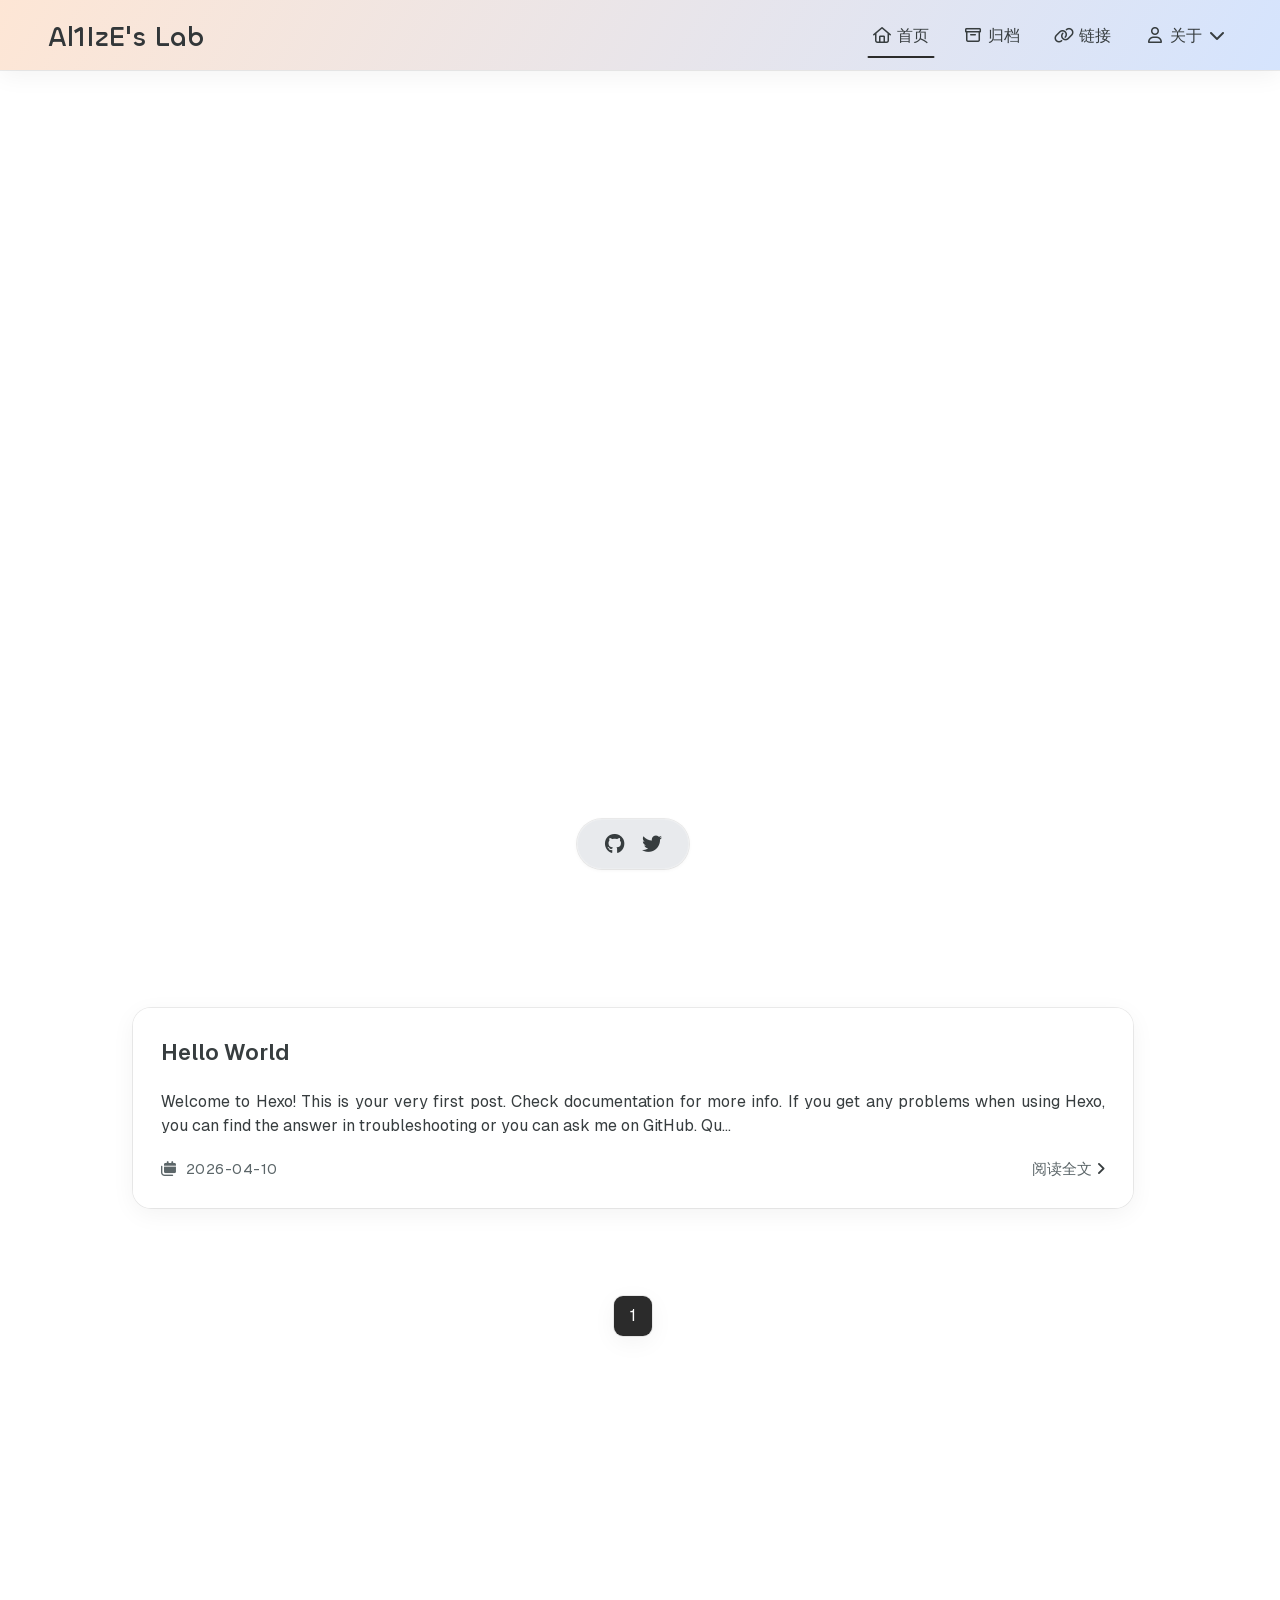
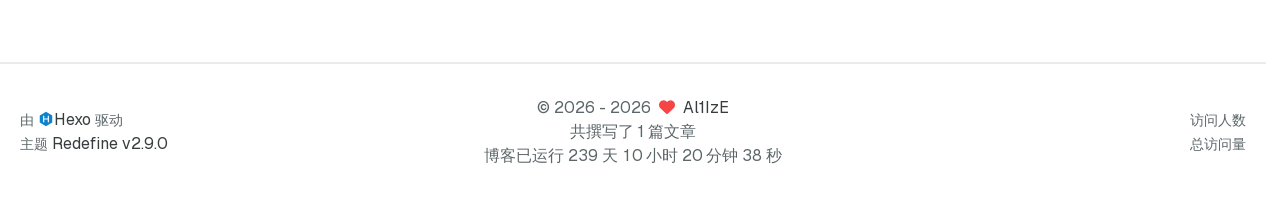
==== commit ad7f65ad: "Site updated: 2026-04-11 03:03:24" ====
--- a/index.html
+++ b/index.html
@@ -99,10 +99,10 @@
     
     
     <!--- Icon Part-->
-    <link rel="icon" type="image/png" href="/images/redefine-favicon.svg" sizes="192x192">
-    <link rel="apple-touch-icon" sizes="180x180" href="/images/redefine-favicon.svg">
+    <link rel="icon" type="image/png" href="/images/favicon.ico" sizes="192x192">
+    <link rel="apple-touch-icon" sizes="180x180" href="/images/favicon.ico">
     <meta name="theme-color" content="#2b2b2b">
-    <link rel="shortcut icon" href="/images/redefine-favicon.svg">
+    <link rel="shortcut icon" href="/images/favicon.ico">
     <!--- Page Info-->
     
     <title>
@@ -144,7 +144,7 @@
 
     <script id="hexo-configurations">
     window.config = {"hostname":"6666330.xyz","root":"/","language":"zh-CN"};
-    window.theme = {"articles":{"style":{"font_size":"16px","line_height":1.5,"image_border_radius":"14px","image_alignment":"center","image_caption":false,"link_icon":true,"delete_mask":false,"title_alignment":"left","headings_top_spacing":{"h1":"3.2rem","h2":"2.4rem","h3":"1.9rem","h4":"1.6rem","h5":"1.4rem","h6":"1.3rem"}},"word_count":{"enable":true,"count":true,"min2read":true},"author_label":{"enable":true,"auto":false,"list":[]},"code_block":{"copy":true,"style":"mac","highlight_theme":{"light":"github","dark":"vs2015"},"font":{"enable":false,"family":null,"url":null}},"toc":{"enable":true,"max_depth":3,"number":false,"expand":true,"init_open":true},"copyright":{"enable":true,"default":"cc_by_nc_sa"},"lazyload":true,"pangu_js":false,"recommendation":{"enable":false,"title":"推荐阅读","limit":3,"mobile_limit":2,"placeholder":"/images/wallhaven-wqery6-light.webp","skip_dirs":[]}},"colors":{"primary":"#2b2b2b","secondary":null,"default_mode":"light"},"global":{"fonts":{"chinese":{"enable":false,"family":null,"url":null},"english":{"enable":false,"family":null,"url":null},"title":{"enable":false,"family":null,"url":null}},"content_max_width":"1000px","sidebar_width":"210px","hover":{"shadow":true,"scale":false},"scroll_progress":{"bar":false,"percentage":true},"website_counter":{"url":"https://cn.vercount.one/js","enable":true,"site_pv":true,"site_uv":true,"post_pv":true},"single_page":true,"preloader":{"enable":false,"custom_message":null},"side_tools":{"gear_rotation":true,"auto_expand":false},"open_graph":{"enable":true,"image":"/images/redefine-og.webp","description":"Hexo Theme Redefine, Redefine Your Hexo Journey."},"google_analytics":{"enable":false,"id":null}},"home_banner":{"enable":true,"style":"fixed","image":{"light":"/images/wallhaven-wqery6-light.webp","dark":"/images/wallhaven-wqery6-dark.webp"},"title":"Al1IzE's Lab","subtitle":{"text":["还有高手","元神启动","dddd"],"hitokoto":{"enable":false,"show_author":false,"api":"https://v1.hitokoto.cn"},"typing_speed":100,"backing_speed":80,"starting_delay":500,"backing_delay":1500,"loop":true,"smart_backspace":true},"text_color":{"light":"#fff","dark":"#d1d1b6"},"text_style":{"title_size":"2.8rem","subtitle_size":"1.5rem","line_height":1.2},"custom_font":{"enable":false,"family":null,"url":null},"social_links":{"enable":true,"style":"default","links":[{"icon":"fa-brands fa-github","url":"https://github.com/Al1IzE"},{"icon":"fa-brands fa-twitter","url":null},{"icon":"fa-solid fa-at","url":null},{"icon":"fa-brands fa-telegram","url":null},{"icon":"/images/custom-icon.svg","url":null}],"qrs":[{"icon":"fa-brands fa-weixin","qr":null},{"icon":"/images/custom-icon.svg","qr":null}]}},"plugins":{"feed":{"enable":false},"aplayer":{"enable":false,"type":"fixed","audios":[{"name":null,"artist":null,"url":null,"cover":null,"lrc":null}]},"mermaid":{"enable":false,"version":"11.4.1","theme":{"light":"default","dark":"dark"}}},"version":"2.9.0","navbar":{"auto_hide":false,"color":{"left":"#f78736","right":"#367df7","transparency":35},"width":{"home":"1200px","pages":"1000px"},"links":{"Home":{"path":"/","icon":"fa-regular fa-house"}},"search":{"enable":false,"preload":true}},"page_templates":{"friends_column":2,"tags_style":"blur","masonry":{"batch_size":12,"initial_batch_size":24}},"home":{"sidebar":{"enable":true,"position":"left","first_item":"menu","announcement":null,"show_on_mobile":true,"links":null},"article_date_format":"auto","excerpt_length":200,"categories":{"enable":true,"limit":3},"tags":{"enable":true,"limit":3}},"footer":{"runtime":true,"icon":"<i class=\"fa-solid fa-heart fa-beat\" style=\"--fa-animation-duration: 0.5s; color: #f54545\"></i>","start":"2026/4/10 21:10:00","statistics":true,"customize":null,"icp":{"enable":false,"number":null,"url":null}},"footerStart":"2026/4/10 21:10:00","mermaid":{"style":{"light":"default","dark":"dark"}}};
+    window.theme = {"articles":{"style":{"font_size":"16px","line_height":1.5,"image_border_radius":"14px","image_alignment":"center","image_caption":false,"link_icon":true,"delete_mask":false,"title_alignment":"left","headings_top_spacing":{"h1":"3.2rem","h2":"2.4rem","h3":"1.9rem","h4":"1.6rem","h5":"1.4rem","h6":"1.3rem"}},"word_count":{"enable":true,"count":true,"min2read":true},"author_label":{"enable":true,"auto":false,"list":[]},"code_block":{"copy":true,"style":"mac","highlight_theme":{"light":"github","dark":"vs2015"},"font":{"enable":false,"family":null,"url":null}},"toc":{"enable":true,"max_depth":3,"number":false,"expand":true,"init_open":true},"copyright":{"enable":true,"default":"cc_by_nc_sa"},"lazyload":true,"pangu_js":false,"recommendation":{"enable":false,"title":"推荐阅读","limit":3,"mobile_limit":2,"placeholder":"/images/wallhaven-wqery6-light.webp","skip_dirs":[]}},"colors":{"primary":"#2b2b2b","secondary":null,"default_mode":"light"},"global":{"fonts":{"chinese":{"enable":false,"family":null,"url":null},"english":{"enable":false,"family":null,"url":null},"title":{"enable":false,"family":null,"url":null}},"content_max_width":"1000px","sidebar_width":"210px","hover":{"shadow":true,"scale":false},"scroll_progress":{"bar":false,"percentage":true},"website_counter":{"url":"https://cn.vercount.one/js","enable":true,"site_pv":true,"site_uv":true,"post_pv":true},"single_page":true,"preloader":{"enable":false,"custom_message":null},"side_tools":{"gear_rotation":true,"auto_expand":false},"open_graph":{"enable":true,"image":"/images/redefine-og.webp","description":"Hexo Theme Redefine, Redefine Your Hexo Journey."},"google_analytics":{"enable":false,"id":null}},"home_banner":{"enable":true,"style":"fixed","image":{"light":"/images/light_bg.jpg","dark":"/images/cover.jpg"},"title":"Al1IzE's Lab","subtitle":{"text":["千秋万岁名，寂寞生后事","人生无根蒂，飘如陌上尘","小舟从此逝，江海寄余生","物是人非事事休，欲语泪先流","醒时同交欢，醉后各分散","乱山残雪夜，孤烛异乡人","世事一场大梦，人生几度秋凉"],"hitokoto":{"enable":false,"show_author":false,"api":"https://v1.hitokoto.cn"},"typing_speed":100,"backing_speed":80,"starting_delay":500,"backing_delay":1500,"loop":true,"smart_backspace":true},"text_color":{"light":"#fff","dark":"#d1d1b6"},"text_style":{"title_size":"2.8rem","subtitle_size":"1.5rem","line_height":1.2},"custom_font":{"enable":false,"family":null,"url":null},"social_links":{"enable":true,"style":"center","links":[{"icon":"fa-brands fa-github","url":"https://github.com/Al1IzE"},{"icon":"fa-brands fa-twitter","url":"https://x.com/Al1z2Z"},{"icon":"fa-solid fa-at","url":null},{"icon":"fa-brands fa-telegram","url":null},{"icon":"/images/custom-icon.svg","url":null}],"qrs":[{"icon":"fa-brands fa-weixin","qr":null},{"icon":"/images/custom-icon.svg","qr":null}]}},"plugins":{"feed":{"enable":false},"aplayer":{"enable":false,"type":"fixed","audios":[{"name":null,"artist":null,"url":null,"cover":null,"lrc":null}]},"mermaid":{"enable":false,"version":"11.4.1","theme":{"light":"default","dark":"dark"}}},"version":"2.9.0","navbar":{"auto_hide":false,"color":{"left":"#f78736","right":"#367df7","transparency":35},"width":{"home":"1200px","pages":"1000px"},"links":{"Home":{"path":"/","icon":"fa-regular fa-house"},"Archives":{"path":"/archives","icon":"fa-regular fa-archive"},"Links":{"path":"/links","icon":"fa-regular fa-link"},"About":{"icon":"fa-regular fa-user","submenus":{"ME":"/about","免责声明":"/disclaimer","赞助":"/sponsor","评论管理":"/comment-manage"}}},"search":{"enable":false,"preload":true}},"page_templates":{"friends_column":2,"tags_style":"blur","masonry":{"batch_size":12,"initial_batch_size":24}},"home":{"sidebar":{"enable":false,"position":"left","first_item":"menu","announcement":null,"show_on_mobile":true,"links":null},"article_date_format":"auto","excerpt_length":200,"categories":{"enable":true,"limit":3},"tags":{"enable":true,"limit":3}},"footer":{"runtime":true,"icon":"<i class=\"fa-solid fa-heart fa-beat\" style=\"--fa-animation-duration: 0.5s; color: #f54545\"></i>","start":"2026/4/10 21:10:00","statistics":true,"customize":null,"icp":{"enable":false,"number":null,"url":null}},"footerStart":"2026/4/10 21:10:00","mermaid":{"style":{"light":"default","dark":"dark"}}};
     window.lang_ago = {"second":"%s 秒前","minute":"%s 分钟前","hour":"%s 小时前","day":"%s 天前","week":"%s 周前","month":"%s 个月前","year":"%s 年前"};
     window.i18n = {"search":"站内搜索您需要的内容...","toc":"目录","prev":"上一页","next":"下一页","prev_posts":"上一篇","next_posts":"下一篇","page":"第 %d 页","recent_posts":"最新文章","share":"分享","powered_by":"由 %s 驱动","theme":"主题","rss_feed":"RSS Feed","category":"分类","categories":"分类","tag":"标签","tags":"标签","post":"文章","posts":"文章","tagcloud":"标签云","comment":"评论","comments":"评论","top":"置顶","sticky":"置顶","go-back-home":"回到首页","masonry_loading":"照片加载中...","image_viewer":"图片查看器","close":"关闭","exif":{"title":"EXIF","cards":{"camera":"相机","lens":"镜头","exposure":"曝光","other":"其他"},"fields":{"make":"品牌","model":"机型","date_taken":"拍摄时间","lens_model":"镜头","focal_length":"焦距","focus_mode":"对焦模式","shutter":"快门","aperture":"光圈","iso":"感光度","exposure_program":"曝光程序","exposure_compensation":"曝光补偿","metering_mode":"测光模式","flash":"闪光灯","white_balance":"白平衡","latitude":"纬度","longitude":"经度","altitude":"海拔"},"status":{"loading":"加载中...","no_exif":"无 EXIF 信息","library_missing":"EXIF 库未加载","image_source_missing":"图片地址不可用","unavailable":"EXIF 不可用（可能被 CORS 阻止或缺少元数据）","flag_unavailable":"EXIF 不可用"}},"home":"首页","archive":"归档","archives":"归档","about":"关于","links":"链接","link":"链接","friends":"友情链接","friend":"友情链接","timeline":"时间轴","shuoshuo":"说说","bookmarks":"书签","site_uv":"访问人数","site_pv":"总访问量","read_more":"阅读全文","wordcount":"字","min2read":"分钟","changelog":"更新日志","status":"状态","runtime":"博客已运行","days":"天","hours":"小时","minutes":"分钟","seconds":"秒","optimized_by":"并由 Evan 进行优化","rights":"版权所有","site_posts":"共撰写了 %s 篇文章","site_wordcount":"共 %s 字","copyright":{"title":"标题","author":"作者","link":"链接","create_time":"创建于","update_time":"更新于","license_title":"版权声明","license_content":"本文章采用 %s 进行许可。","all_rights_reserved":"版权所有 &#169 %s，禁止转载。","public_domain":"本文为公有领域作品，可自由转载、引用。"},"ago":{"second":"%s 秒前","minute":"%s 分钟前","hour":"%s 小时前","day":"%s 天前","week":"%s 周前","month":"%s 个月前","year":"%s 年前"},"create_time":"创建","update_time":"更新","expired":"这篇文章最后更新于 %s 天前，内容可能已经过时。"};
     window.data = {"masonry":false};
@@ -214,8 +214,8 @@
         }
     </style>
     <div class="home-banner-background transition-fade fixed top-0 left-0 w-screen h-screen scale-125 sm:scale-110 box-border will-change-transform bg-cover">
-        <img src="/images/wallhaven-wqery6-light.webp" alt="home-banner-background" class="w-full h-full object-cover dark:hidden">
-        <img src="/images/wallhaven-wqery6-dark.webp" alt="home-banner-background" class="w-full h-full object-cover hidden dark:block">
+        <img src="/images/light_bg.jpg" alt="home-banner-background" class="w-full h-full object-cover dark:hidden">
+        <img src="/images/cover.jpg" alt="home-banner-background" class="w-full h-full object-cover hidden dark:block">
     </div>
 
 
@@ -236,8 +236,8 @@
         </div>
         
             
-            <div class="absolute bottom-0.5 flex flex-row justify-between max-w-[1340px] items-center w-full px-8 sm:px-12">
-                <div class="flex p-3 bg-gray-300/50 dark:bg-gray-500/40 backdrop-blur-lg border border-white/20 dark:border-gray-500/30 group rounded-full cursor-pointer flex justify-center items-center aspect-square h-full shadow-redefine-flat hover:shadow-redefine-flat-hover transition-shadow" onclick="scrollToMain()" >
+            <div class="absolute bottom-0.5 flex flex-row justify-center max-w-[1340px] items-center w-full px-8 sm:px-12">
+                <div class="hidden p-3 bg-gray-300/50 dark:bg-gray-500/40 backdrop-blur-lg border border-white/20 dark:border-gray-500/30 group rounded-full cursor-pointer flex justify-center items-center aspect-square h-full shadow-redefine-flat hover:shadow-redefine-flat-hover transition-shadow" onclick="scrollToMain()" >
                     <i class="fa-solid fa-arrow-down fa-fw fa-lg group-hover:translate-y-1 transition-transform"></i>
                 </div>
                 <div class="social-contacts px-6 py-3 bg-gray-300/50 dark:bg-gray-500/40 backdrop-blur-lg border border-white/20 dark:border-gray-500/30 shadow-redefine-flat rounded-full flex flex-row gap-3 items-center">
@@ -257,6 +257,19 @@
                             
                         
                     
+                        
+                            
+                            
+                            
+                            
+                            
+                            
+                                <span class="social-contact-item">
+                                    <a target="_blank" href="https://x.com/Al1z2Z">
+                                        <i class="fa-brands fa-twitter fa-fw fa-lg"></i>
+                                    </a>
+                                </span>
+                            
                         
                     
                         
@@ -337,6 +350,85 @@
                                 
                             </li>
                     
+                        
+                            
+
+                            <li class="navbar-item">
+                                <!-- Menu -->
+                                <a class=""
+                                   href="/archives"
+                                        >
+                                    <i class="fa-regular fa-archive fa-fw"></i>
+                                    归档
+                                    
+                                </a>
+
+                                <!-- Submenu -->
+                                
+                            </li>
+                    
+                        
+                            
+
+                            <li class="navbar-item">
+                                <!-- Menu -->
+                                <a class=""
+                                   href="/links"
+                                        >
+                                    <i class="fa-regular fa-link fa-fw"></i>
+                                    链接
+                                    
+                                </a>
+
+                                <!-- Submenu -->
+                                
+                            </li>
+                    
+                        
+                            
+
+                            <li class="navbar-item">
+                                <!-- Menu -->
+                                <a class="has-dropdown"
+                                   href="#"
+                                        onClick=&#34;return false;&#34;>
+                                    <i class="fa-regular fa-user fa-fw"></i>
+                                    关于
+                                    <i class="fa-solid fa-chevron-down fa-fw"></i>
+                                </a>
+
+                                <!-- Submenu -->
+                                
+                                    <ul class="sub-menu">
+                                        
+                                            <li>
+                                                <a href="/about">
+                                                    ME
+                                                </a>
+                                            </li>
+                                        
+                                            <li>
+                                                <a href="/disclaimer">
+                                                    免责声明
+                                                </a>
+                                            </li>
+                                        
+                                            <li>
+                                                <a href="/sponsor">
+                                                    赞助
+                                                </a>
+                                            </li>
+                                        
+                                            <li>
+                                                <a href="/comment-manage">
+                                                    评论管理
+                                                </a>
+                                            </li>
+                                        
+                                    </ul>
+                                
+                            </li>
+                    
                     
                 </ul>
             </div>
@@ -371,6 +463,90 @@
                         </a>
                         
 
+                        
+                    </li>
+            
+                
+                    
+
+                    <li class="drawer-navbar-item text-base my-1.5 flex flex-col w-full">
+                        
+                        <a class="py-1.5 px-2 flex flex-row items-center justify-between gap-1 hover:!text-primary active:!text-primary text-2xl font-semibold group border-b border-border-color hover:border-primary w-full "
+                           href="/archives"
+                        >
+                            <span>
+                                归档
+                            </span>
+                            
+                                <i class="fa-regular fa-archive fa-sm fa-fw"></i>
+                            
+                        </a>
+                        
+
+                        
+                    </li>
+            
+                
+                    
+
+                    <li class="drawer-navbar-item text-base my-1.5 flex flex-col w-full">
+                        
+                        <a class="py-1.5 px-2 flex flex-row items-center justify-between gap-1 hover:!text-primary active:!text-primary text-2xl font-semibold group border-b border-border-color hover:border-primary w-full "
+                           href="/links"
+                        >
+                            <span>
+                                链接
+                            </span>
+                            
+                                <i class="fa-regular fa-link fa-sm fa-fw"></i>
+                            
+                        </a>
+                        
+
+                        
+                    </li>
+            
+                
+                    
+
+                    <li class="drawer-navbar-item-sub text-base my-1.5 flex flex-col w-full">
+                        
+                        <div class="py-1.5 px-2 flex flex-row items-center justify-between gap-1 hover:!text-primary active:!text-primary cursor-pointer text-2xl font-semibold group border-b border-border-color hover:border-primary w-full active"
+                             navbar-data-toggle="submenu-About"
+                        >
+                            <span>
+                                关于
+                            </span>
+                            
+                                <i class="fa-solid fa-chevron-right fa-sm fa-fw transition-all"></i>
+                            
+                        </div>
+                        
+
+                        
+                            <div class="flex-col items-start px-2 py-2 hidden" data-target="submenu-About">
+                                
+                                    <div class="drawer-navbar-item text-base flex flex-col justify-center items-start hover:underline active:underline hover:underline-offset-1 rounded-3xl">
+                                        <a class=" text-third-text-color text-xl"
+                                           href="/about">ME</a>
+                                    </div>
+                                
+                                    <div class="drawer-navbar-item text-base flex flex-col justify-center items-start hover:underline active:underline hover:underline-offset-1 rounded-3xl">
+                                        <a class=" text-third-text-color text-xl"
+                                           href="/disclaimer">免责声明</a>
+                                    </div>
+                                
+                                    <div class="drawer-navbar-item text-base flex flex-col justify-center items-start hover:underline active:underline hover:underline-offset-1 rounded-3xl">
+                                        <a class=" text-third-text-color text-xl"
+                                           href="/sponsor">赞助</a>
+                                    </div>
+                                
+                                    <div class="drawer-navbar-item text-base flex flex-col justify-center items-start hover:underline active:underline hover:underline-offset-1 rounded-3xl">
+                                        <a class=" text-third-text-color text-xl"
+                                           href="/comment-manage">评论管理</a>
+                                    </div>
+                                
+                            </div>
                         
                     </li>
             
@@ -403,42 +579,6 @@
 		</div>
 
 		<div class="main-content-body transition-fade-up">
-			
-			<div class="home-sidebar-container">
-    <div class="sticky-container sticky">
-        
-        
-            
-            <div class="sidebar-content" >
-                <div class="avatar flex justify-center">
-    <img src="/images/redefine-avatar.svg">
-</div>
-                <div class="author flex flex-col justify-center my-2.5 mx-0">
-    <div class="name">Al1IzE</div>
-    
-        <div class="label">Lv1</div>
-    
-</div>
-                <div class="statistics flex justify-around my-2.5">
-    <a class="item tag-count-item flex flex-col justify-center items-center w-20" href="/tags">
-        <div class="number text-2xl sm:text-xl text-second-text-color font-semibold">0</div>
-        <div class="label text-third-text-color text-sm">标签</div>
-    </a>
-    <a class="item tag-count-item flex flex-col justify-center items-center w-20" href="/categories">
-        <div class="number text-2xl sm:text-xl text-second-text-color font-semibold">0</div>
-        <div class="label text-third-text-color text-sm">分类</div>
-    </a>
-    <a class="item tag-count-item flex flex-col justify-center items-center w-20" href="/archives">
-        <div class="number text-2xl sm:text-xl text-second-text-color font-semibold">1</div>
-        <div class="label text-third-text-color text-sm">文章</div>
-    </a>
-</div>
-            </div>
-        
-
-    </div>
-</div>
-
 			
 
 			<div class="main-content">
--- a/css/style.css
+++ b/css/style.css
@@ -5208,19 +5208,6 @@
   overflow: hidden;
   transition: all 0.2s ease;
 }
-.home-content-container {
-  margin-right: 38px;
-}
-@media (max-width: 768px) {
-  .home-content-container {
-    margin-right: 0;
-  }
-}
-@media (max-width: 640px) {
-  .home-content-container {
-    margin-right: 0;
-  }
-}
 .home-content-container .seo-reader-text {
   border: 0;
   clip: rect(1px, 1px, 1px, 1px);
@@ -5767,152 +5754,3 @@
     font-size: 2.4rem;
   }
 }
-.home-sidebar-container {
-  width: 240px;
-  height: auto;
-  margin: 0 38px;
-}
-@media (max-width: 768px) {
-  .home-sidebar-container {
-    margin: 0 19px;
-  }
-}
-@media (max-width: 640px) {
-  .home-sidebar-container {
-    display: none;
-  }
-}
-.home-sidebar-container .sticky-container {
-  top: 70px;
-}
-.home-sidebar-container .sidebar-content {
-  padding: 20px;
-  border-radius: 18px;
-  box-sizing: border-box;
-  background: var(--background-color);
-  box-shadow: var(--redefine-box-shadow);
-}
-.home-sidebar-container .sidebar-content:hover {
-  box-shadow: var(--redefine-box-shadow-hover);
-}
-@media (max-width: 768px) {
-  .home-sidebar-container .sidebar-content {
-    padding: 16px;
-    border-radius: 18px;
-  }
-}
-@media (max-width: 640px) {
-  .home-sidebar-container .sidebar-content {
-    padding: 12px;
-    border-radius: 18px;
-  }
-}
-.home-sidebar-container .sidebar-content[marginTop] {
-  margin-top: 22.8px;
-}
-.home-sidebar-container .sidebar-content .avatar img {
-  width: 80px;
-  height: 80px;
-  border-radius: 18px;
-  box-shadow: var(--redefine-box-shadow-flat);
-  border: 1px solid var(--border-color);
-  padding: 1px;
-}
-.home-sidebar-container .sidebar-content .avatar img:hover {
-  box-shadow: var(--redefine-box-shadow);
-}
-.home-sidebar-container .sidebar-content .author .name {
-  text-align: center;
-  font-size: 1.2rem;
-  font-weight: 600;
-  color: var(--second-text-color);
-}
-.home-sidebar-container .sidebar-content .author .label {
-  text-align: center;
-  font-size: 0.8rem;
-  color: var(--third-text-color);
-}
-.home-sidebar-container .sidebar-links {
-  overflow: hidden;
-  padding: 15px;
-  border-radius: 18px;
-  box-sizing: border-box;
-  background: var(--background-color);
-  box-shadow: var(--redefine-box-shadow);
-}
-.home-sidebar-container .sidebar-links:hover {
-  box-shadow: var(--redefine-box-shadow-hover);
-}
-@media (max-width: 768px) {
-  .home-sidebar-container .sidebar-links {
-    padding: 11px;
-    border-radius: 18px;
-  }
-}
-@media (max-width: 640px) {
-  .home-sidebar-container .sidebar-links {
-    padding: 7px;
-    border-radius: 18px;
-  }
-}
-.home-sidebar-container .sidebar-links[marginTop] {
-  margin-top: 22.8px;
-}
-.home-sidebar-container .sidebar-links .site-info {
-  background-color: var(--second-background-color);
-  margin: -15px -15px 10px -15px;
-  border-radius: 18px 18px 0px 0px;
-  padding: 15px;
-  border-bottom: 1px solid var(--border-color);
-}
-.home-sidebar-container .sidebar-links .site-info .site-name {
-  font-size: 1.2rem;
-  font-weight: 500;
-  color: var(--second-text-color);
-  font-family: 'Chillax-Variable', sans-serif;
-  text-align: center;
-}
-.home-sidebar-container .sidebar-links .site-info .announcement {
-  font-size: 0.9rem;
-  color: var(--third-text-color);
-  text-align: center;
-  margin-top: 10px;
-  margin-bottom: 5px;
-}
-.home-sidebar-container .sidebar-links .links {
-  padding: 5px 0;
-  display: flex;
-  justify-content: center;
-  align-items: center;
-  color: var(--second-text-color);
-  text-align: left;
-  border-radius: 9px;
-  cursor: pointer;
-  font-family: Geist Variable, Noto Sans SC, -apple-system, system-ui, Segoe UI, Roboto, Ubuntu, Cantarell, Noto Sans, sans-serif, BlinkMacSystemFont, Helvetica Neue, PingFang SC, Hiragino Sans GB, Microsoft YaHei, Arial;
-}
-.home-sidebar-container .sidebar-links .links .link-name {
-  font-weight: 500;
-}
-.home-sidebar-container .sidebar-links .links .icon-space {
-  margin-right: 5px;
-}
-.home-sidebar-container .sidebar-links .links:hover {
-  color: var(--primary-color);
-  background-color: var(--second-background-color);
-}
-.home-sidebar-container .sidebar-links .links .icon {
-  font-size: 1.2rem;
-}
-.home-sidebar-container .sidebar-links .links .label {
-  font-size: 0.8rem;
-}
-.home-sidebar-container .sidebar-links .announcement-outside {
-  display: flex;
-  justify-content: center;
-  align-items: center;
-  margin-top: 10px;
-  margin-bottom: 5px;
-  padding: 5px 0;
-  color: var(--second-text-color);
-  text-align: center;
-}
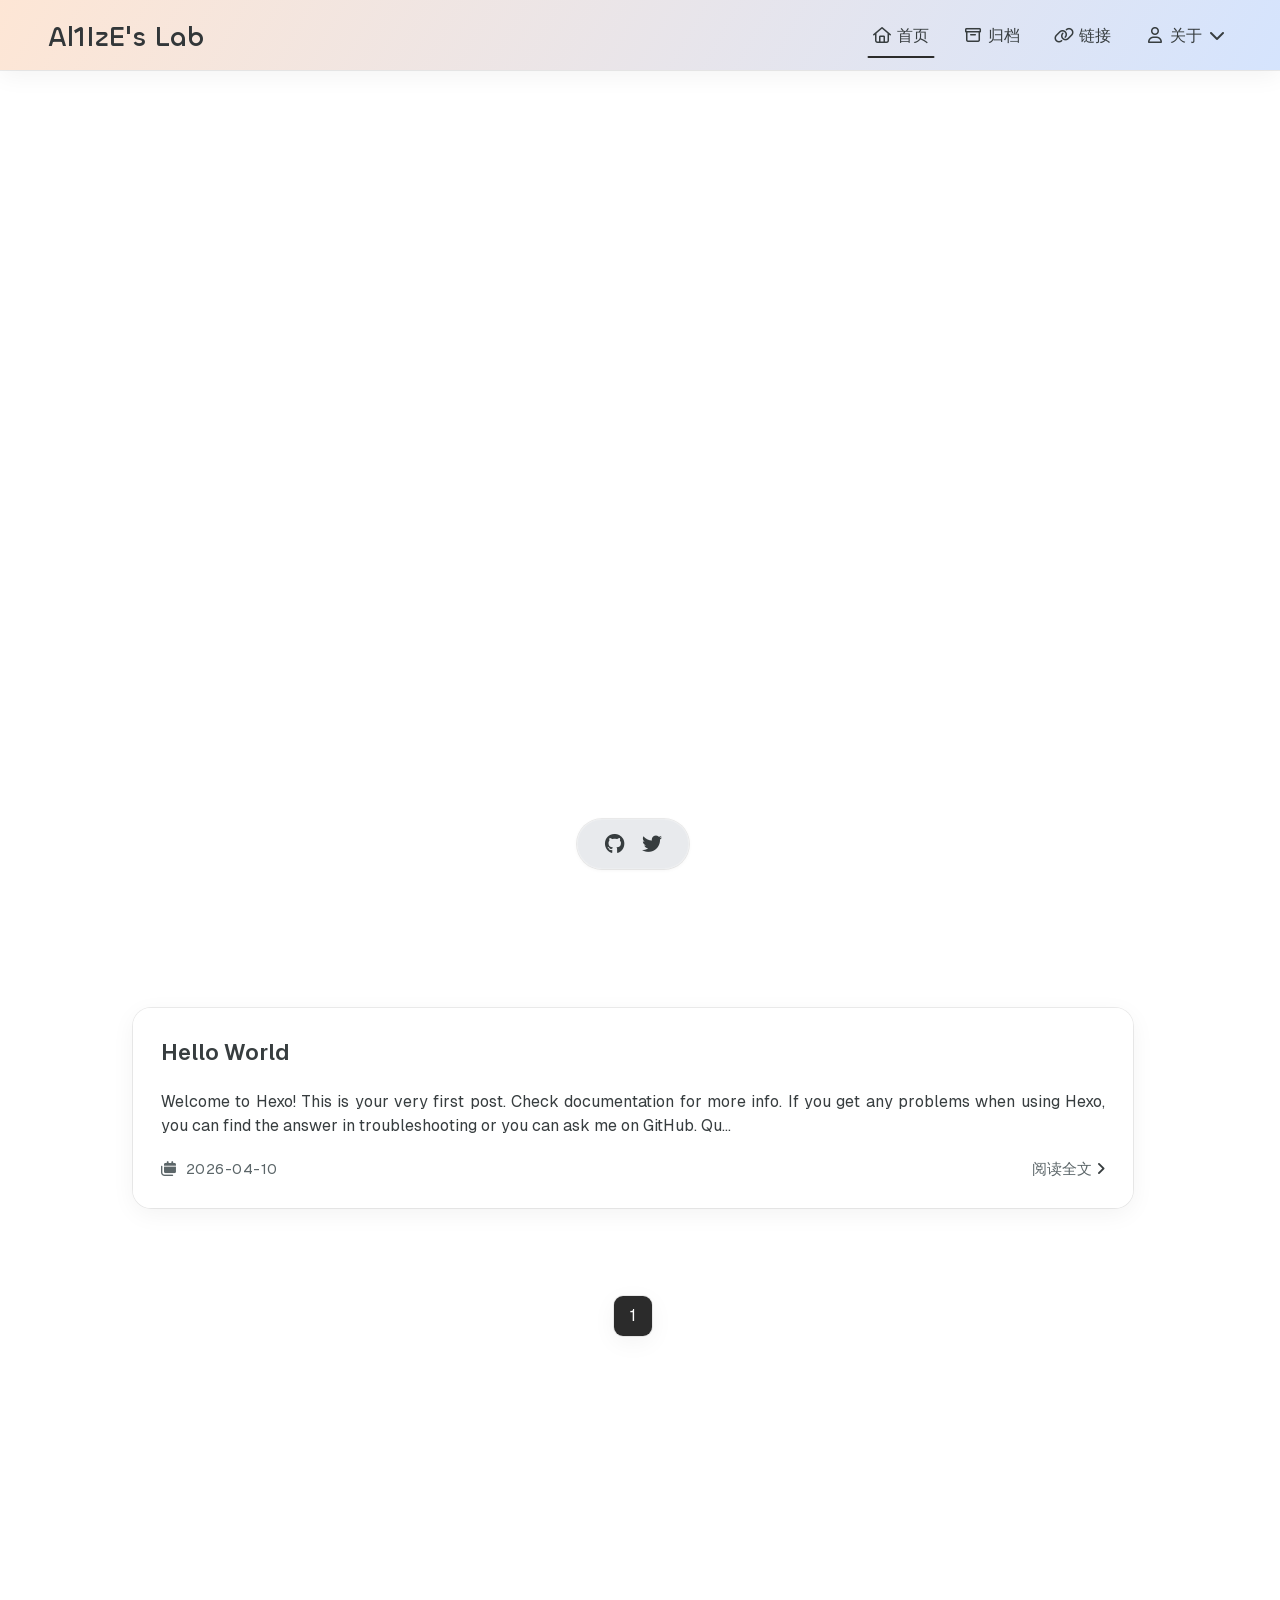
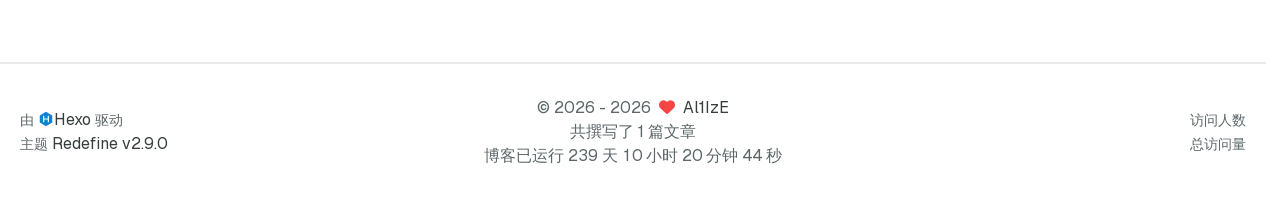
==== commit 3550f67e: "Site updated: 2026-06-04 17:21:32" ====
--- a/index.html
+++ b/index.html
@@ -144,7 +144,7 @@
 
     <script id="hexo-configurations">
     window.config = {"hostname":"6666330.xyz","root":"/","language":"zh-CN"};
-    window.theme = {"articles":{"style":{"font_size":"16px","line_height":1.5,"image_border_radius":"14px","image_alignment":"center","image_caption":false,"link_icon":true,"delete_mask":false,"title_alignment":"left","headings_top_spacing":{"h1":"3.2rem","h2":"2.4rem","h3":"1.9rem","h4":"1.6rem","h5":"1.4rem","h6":"1.3rem"}},"word_count":{"enable":true,"count":true,"min2read":true},"author_label":{"enable":true,"auto":false,"list":[]},"code_block":{"copy":true,"style":"mac","highlight_theme":{"light":"github","dark":"vs2015"},"font":{"enable":false,"family":null,"url":null}},"toc":{"enable":true,"max_depth":3,"number":false,"expand":true,"init_open":true},"copyright":{"enable":true,"default":"cc_by_nc_sa"},"lazyload":true,"pangu_js":false,"recommendation":{"enable":false,"title":"推荐阅读","limit":3,"mobile_limit":2,"placeholder":"/images/wallhaven-wqery6-light.webp","skip_dirs":[]}},"colors":{"primary":"#2b2b2b","secondary":null,"default_mode":"light"},"global":{"fonts":{"chinese":{"enable":false,"family":null,"url":null},"english":{"enable":false,"family":null,"url":null},"title":{"enable":false,"family":null,"url":null}},"content_max_width":"1000px","sidebar_width":"210px","hover":{"shadow":true,"scale":false},"scroll_progress":{"bar":false,"percentage":true},"website_counter":{"url":"https://cn.vercount.one/js","enable":true,"site_pv":true,"site_uv":true,"post_pv":true},"single_page":true,"preloader":{"enable":false,"custom_message":null},"side_tools":{"gear_rotation":true,"auto_expand":false},"open_graph":{"enable":true,"image":"/images/redefine-og.webp","description":"Hexo Theme Redefine, Redefine Your Hexo Journey."},"google_analytics":{"enable":false,"id":null}},"home_banner":{"enable":true,"style":"fixed","image":{"light":"/images/light_bg.jpg","dark":"/images/cover.jpg"},"title":"Al1IzE's Lab","subtitle":{"text":["千秋万岁名，寂寞生后事","人生无根蒂，飘如陌上尘","小舟从此逝，江海寄余生","物是人非事事休，欲语泪先流","醒时同交欢，醉后各分散","乱山残雪夜，孤烛异乡人","世事一场大梦，人生几度秋凉"],"hitokoto":{"enable":false,"show_author":false,"api":"https://v1.hitokoto.cn"},"typing_speed":100,"backing_speed":80,"starting_delay":500,"backing_delay":1500,"loop":true,"smart_backspace":true},"text_color":{"light":"#fff","dark":"#d1d1b6"},"text_style":{"title_size":"2.8rem","subtitle_size":"1.5rem","line_height":1.2},"custom_font":{"enable":false,"family":null,"url":null},"social_links":{"enable":true,"style":"center","links":[{"icon":"fa-brands fa-github","url":"https://github.com/Al1IzE"},{"icon":"fa-brands fa-twitter","url":"https://x.com/Al1z2Z"},{"icon":"fa-solid fa-at","url":null},{"icon":"fa-brands fa-telegram","url":null},{"icon":"/images/custom-icon.svg","url":null}],"qrs":[{"icon":"fa-brands fa-weixin","qr":null},{"icon":"/images/custom-icon.svg","qr":null}]}},"plugins":{"feed":{"enable":false},"aplayer":{"enable":false,"type":"fixed","audios":[{"name":null,"artist":null,"url":null,"cover":null,"lrc":null}]},"mermaid":{"enable":false,"version":"11.4.1","theme":{"light":"default","dark":"dark"}}},"version":"2.9.0","navbar":{"auto_hide":false,"color":{"left":"#f78736","right":"#367df7","transparency":35},"width":{"home":"1200px","pages":"1000px"},"links":{"Home":{"path":"/","icon":"fa-regular fa-house"},"Archives":{"path":"/archives","icon":"fa-regular fa-archive"},"Links":{"path":"/links","icon":"fa-regular fa-link"},"About":{"icon":"fa-regular fa-user","submenus":{"ME":"/about","免责声明":"/disclaimer","赞助":"/sponsor","评论管理":"/comment-manage"}}},"search":{"enable":false,"preload":true}},"page_templates":{"friends_column":2,"tags_style":"blur","masonry":{"batch_size":12,"initial_batch_size":24}},"home":{"sidebar":{"enable":false,"position":"left","first_item":"menu","announcement":null,"show_on_mobile":true,"links":null},"article_date_format":"auto","excerpt_length":200,"categories":{"enable":true,"limit":3},"tags":{"enable":true,"limit":3}},"footer":{"runtime":true,"icon":"<i class=\"fa-solid fa-heart fa-beat\" style=\"--fa-animation-duration: 0.5s; color: #f54545\"></i>","start":"2026/4/10 21:10:00","statistics":true,"customize":null,"icp":{"enable":false,"number":null,"url":null}},"footerStart":"2026/4/10 21:10:00","mermaid":{"style":{"light":"default","dark":"dark"}}};
+    window.theme = {"articles":{"style":{"font_size":"16px","line_height":1.5,"image_border_radius":"14px","image_alignment":"center","image_caption":false,"link_icon":true,"delete_mask":false,"title_alignment":"left","headings_top_spacing":{"h1":"3.2rem","h2":"2.4rem","h3":"1.9rem","h4":"1.6rem","h5":"1.4rem","h6":"1.3rem"}},"word_count":{"enable":true,"count":true,"min2read":true},"author_label":{"enable":true,"auto":false,"list":[]},"code_block":{"copy":true,"style":"mac","highlight_theme":{"light":"github","dark":"vs2015"},"font":{"enable":false,"family":null,"url":null}},"toc":{"enable":true,"max_depth":3,"number":false,"expand":true,"init_open":true},"copyright":{"enable":true,"default":"cc_by_nc_sa"},"lazyload":true,"pangu_js":false,"recommendation":{"enable":false,"title":"推荐阅读","limit":3,"mobile_limit":2,"placeholder":"/images/wallhaven-wqery6-light.webp","skip_dirs":[]}},"colors":{"primary":"#2b2b2b","secondary":null,"default_mode":"light"},"global":{"fonts":{"chinese":{"enable":false,"family":null,"url":null},"english":{"enable":false,"family":null,"url":null},"title":{"enable":false,"family":null,"url":null}},"content_max_width":"1000px","sidebar_width":"210px","hover":{"shadow":true,"scale":false},"scroll_progress":{"bar":false,"percentage":true},"website_counter":{"url":"https://cn.vercount.one/js","enable":true,"site_pv":true,"site_uv":true,"post_pv":true},"single_page":true,"preloader":{"enable":false,"custom_message":null},"side_tools":{"gear_rotation":true,"auto_expand":false},"open_graph":{"enable":true,"image":"/images/redefine-og.webp","description":"Hexo Theme Redefine, Redefine Your Hexo Journey."},"google_analytics":{"enable":false,"id":null}},"home_banner":{"enable":true,"style":"fixed","image":{"light":"/images/light_bg.jpg","dark":"/images/cover.jpg"},"title":"Al1IzE's Lab","subtitle":{"text":["千秋万岁名，寂寞生后事","人生无根蒂，飘如陌上尘","小舟从此逝，江海寄余生","物是人非事事休，欲语泪先流","醒时同交欢，醉后各分散","乱山残雪夜，孤烛异乡人","世事一场大梦，人生几度秋凉"],"hitokoto":{"enable":false,"show_author":false,"api":"https://v1.hitokoto.cn"},"typing_speed":100,"backing_speed":80,"starting_delay":500,"backing_delay":1500,"loop":true,"smart_backspace":true},"text_color":{"light":"#fff","dark":"#d1d1b6"},"text_style":{"title_size":"2.8rem","subtitle_size":"1.5rem","line_height":1.2},"custom_font":{"enable":false,"family":null,"url":null},"social_links":{"enable":true,"style":"center","links":[{"icon":"fa-brands fa-github","url":"https://github.com/Al1IzE"},{"icon":"fa-brands fa-twitter","url":"https://x.com/Al1z2Z"},{"icon":"fa-solid fa-at","url":null},{"icon":"fa-brands fa-telegram","url":null},{"icon":"/images/custom-icon.svg","url":null}],"qrs":[{"icon":"fa-brands fa-weixin","qr":null},{"icon":"/images/custom-icon.svg","qr":null}]}},"plugins":{"feed":{"enable":false},"aplayer":{"enable":false,"type":"fixed","audios":[{"name":null,"artist":null,"url":null,"cover":null,"lrc":null}]},"mermaid":{"enable":false,"version":"11.4.1","theme":{"light":"default","dark":"dark"}}},"version":"2.9.0","navbar":{"auto_hide":false,"color":{"left":"#f78736","right":"#367df7","transparency":35},"width":{"home":"1200px","pages":"1000px"},"links":{"Home":{"path":"/","icon":"fa-regular fa-house"},"Archives":{"path":"/archives","icon":"fa-regular fa-archive"},"Links":{"path":"/links","icon":"fa-regular fa-link"},"About":{"icon":"fa-regular fa-user","submenus":{"ME":"/about","免责声明":"/disclaimer","赞助":"/sponsor","留言板":"/guestbook"}}},"search":{"enable":false,"preload":true}},"page_templates":{"friends_column":2,"tags_style":"blur","masonry":{"batch_size":12,"initial_batch_size":24}},"home":{"sidebar":{"enable":false,"position":"left","first_item":"menu","announcement":null,"show_on_mobile":true,"links":null},"article_date_format":"auto","excerpt_length":200,"categories":{"enable":true,"limit":3},"tags":{"enable":true,"limit":3}},"footer":{"runtime":true,"icon":"<i class=\"fa-solid fa-heart fa-beat\" style=\"--fa-animation-duration: 0.5s; color: #f54545\"></i>","start":"2026/4/10 21:10:00","statistics":true,"customize":null,"icp":{"enable":false,"number":null,"url":null}},"footerStart":"2026/4/10 21:10:00","mermaid":{"style":{"light":"default","dark":"dark"}}};
     window.lang_ago = {"second":"%s 秒前","minute":"%s 分钟前","hour":"%s 小时前","day":"%s 天前","week":"%s 周前","month":"%s 个月前","year":"%s 年前"};
     window.i18n = {"search":"站内搜索您需要的内容...","toc":"目录","prev":"上一页","next":"下一页","prev_posts":"上一篇","next_posts":"下一篇","page":"第 %d 页","recent_posts":"最新文章","share":"分享","powered_by":"由 %s 驱动","theme":"主题","rss_feed":"RSS Feed","category":"分类","categories":"分类","tag":"标签","tags":"标签","post":"文章","posts":"文章","tagcloud":"标签云","comment":"评论","comments":"评论","top":"置顶","sticky":"置顶","go-back-home":"回到首页","masonry_loading":"照片加载中...","image_viewer":"图片查看器","close":"关闭","exif":{"title":"EXIF","cards":{"camera":"相机","lens":"镜头","exposure":"曝光","other":"其他"},"fields":{"make":"品牌","model":"机型","date_taken":"拍摄时间","lens_model":"镜头","focal_length":"焦距","focus_mode":"对焦模式","shutter":"快门","aperture":"光圈","iso":"感光度","exposure_program":"曝光程序","exposure_compensation":"曝光补偿","metering_mode":"测光模式","flash":"闪光灯","white_balance":"白平衡","latitude":"纬度","longitude":"经度","altitude":"海拔"},"status":{"loading":"加载中...","no_exif":"无 EXIF 信息","library_missing":"EXIF 库未加载","image_source_missing":"图片地址不可用","unavailable":"EXIF 不可用（可能被 CORS 阻止或缺少元数据）","flag_unavailable":"EXIF 不可用"}},"home":"首页","archive":"归档","archives":"归档","about":"关于","links":"链接","link":"链接","friends":"友情链接","friend":"友情链接","timeline":"时间轴","shuoshuo":"说说","bookmarks":"书签","site_uv":"访问人数","site_pv":"总访问量","read_more":"阅读全文","wordcount":"字","min2read":"分钟","changelog":"更新日志","status":"状态","runtime":"博客已运行","days":"天","hours":"小时","minutes":"分钟","seconds":"秒","optimized_by":"并由 Evan 进行优化","rights":"版权所有","site_posts":"共撰写了 %s 篇文章","site_wordcount":"共 %s 字","copyright":{"title":"标题","author":"作者","link":"链接","create_time":"创建于","update_time":"更新于","license_title":"版权声明","license_content":"本文章采用 %s 进行许可。","all_rights_reserved":"版权所有 &#169 %s，禁止转载。","public_domain":"本文为公有领域作品，可自由转载、引用。"},"ago":{"second":"%s 秒前","minute":"%s 分钟前","hour":"%s 小时前","day":"%s 天前","week":"%s 周前","month":"%s 个月前","year":"%s 年前"},"create_time":"创建","update_time":"更新","expired":"这篇文章最后更新于 %s 天前，内容可能已经过时。"};
     window.data = {"masonry":false};
@@ -420,8 +420,8 @@
                                             </li>
                                         
                                             <li>
-                                                <a href="/comment-manage">
-                                                    评论管理
+                                                <a href="/guestbook">
+                                                    留言板
                                                 </a>
                                             </li>
                                         
@@ -543,7 +543,7 @@
                                 
                                     <div class="drawer-navbar-item text-base flex flex-col justify-center items-start hover:underline active:underline hover:underline-offset-1 rounded-3xl">
                                         <a class=" text-third-text-color text-xl"
-                                           href="/comment-manage">评论管理</a>
+                                           href="/guestbook">留言板</a>
                                     </div>
                                 
                             </div>
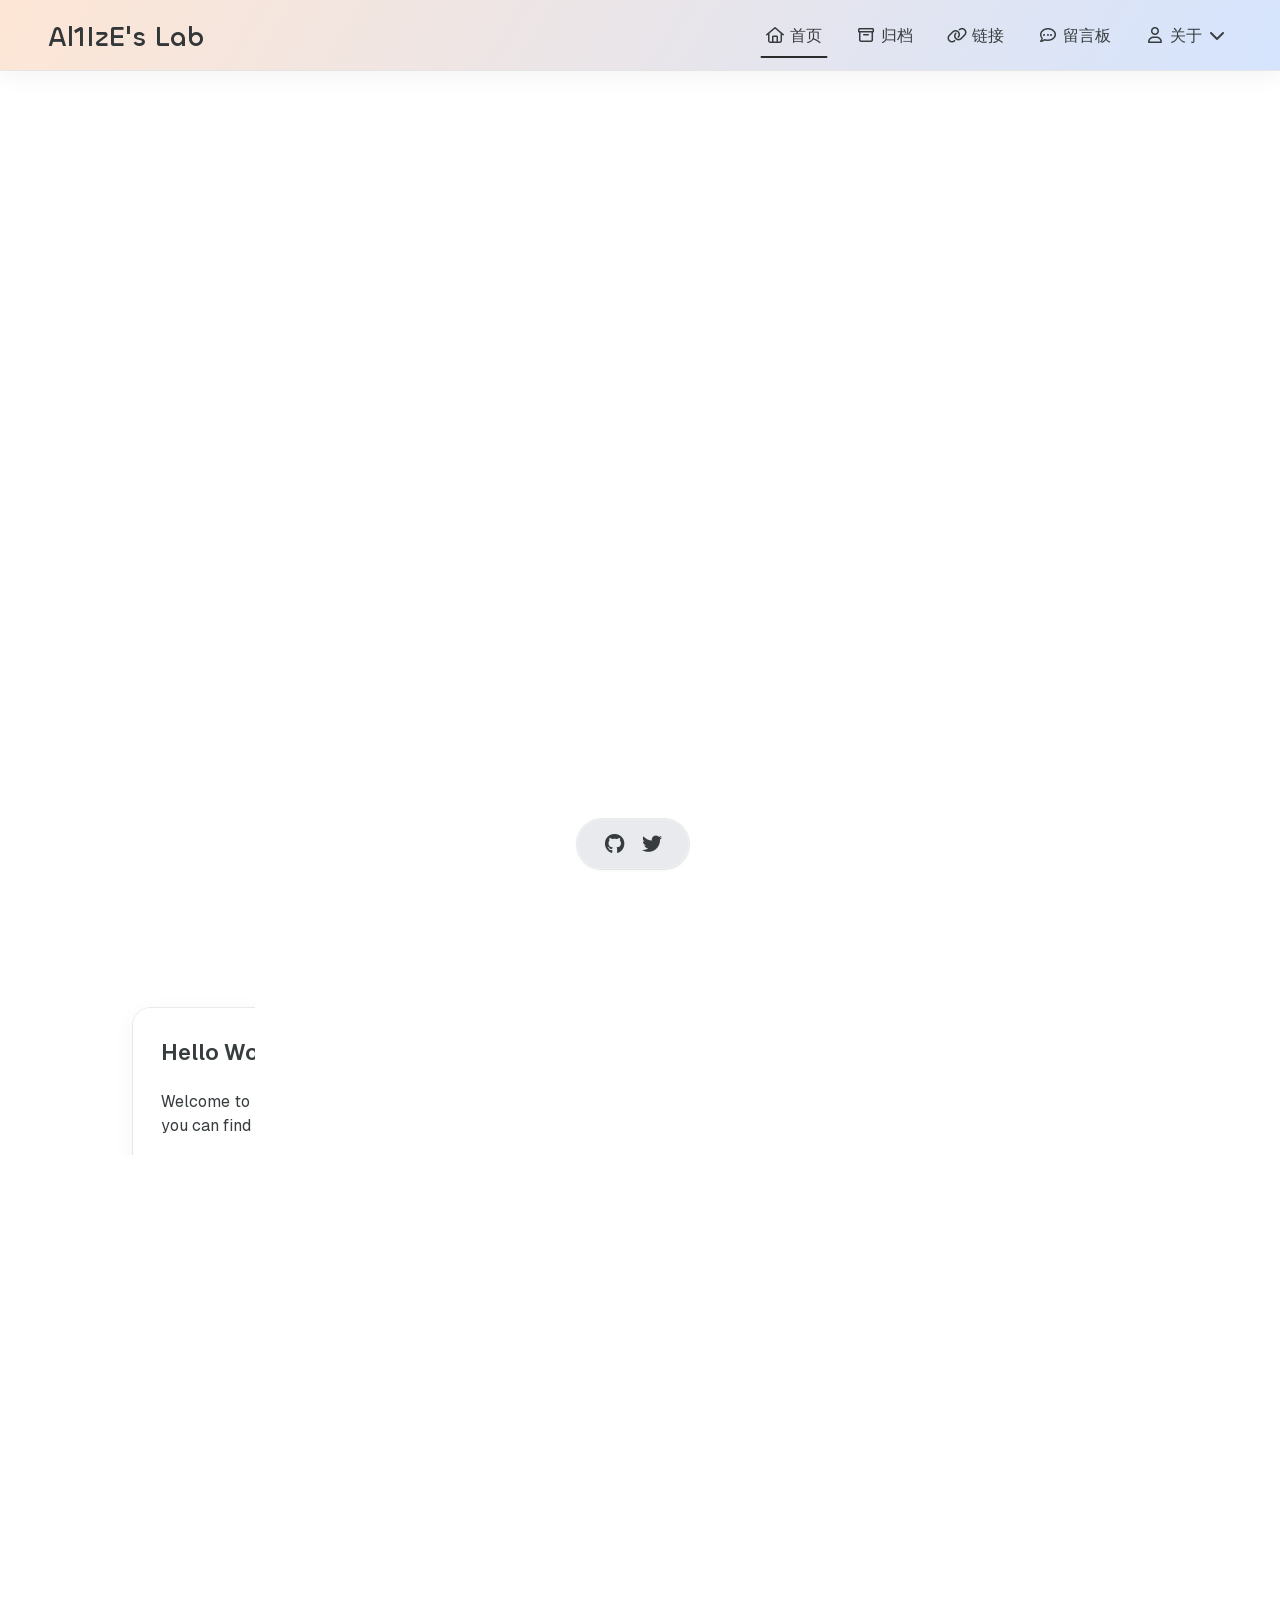
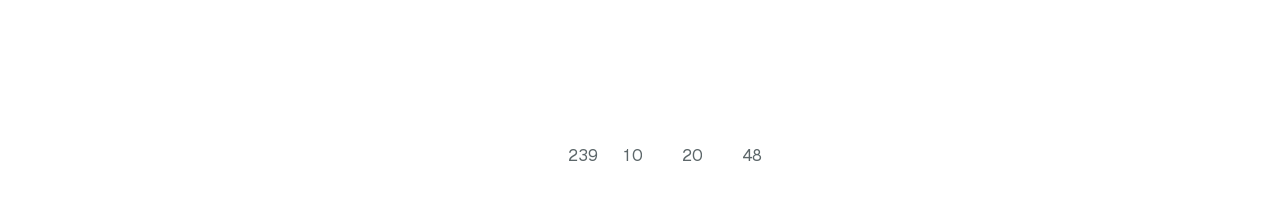
==== commit 2f986b6b: "Site updated: 2026-06-04 19:39:46" ====
--- a/index.html
+++ b/index.html
@@ -144,7 +144,7 @@
 
     <script id="hexo-configurations">
     window.config = {"hostname":"6666330.xyz","root":"/","language":"zh-CN"};
-    window.theme = {"articles":{"style":{"font_size":"16px","line_height":1.5,"image_border_radius":"14px","image_alignment":"center","image_caption":false,"link_icon":true,"delete_mask":false,"title_alignment":"left","headings_top_spacing":{"h1":"3.2rem","h2":"2.4rem","h3":"1.9rem","h4":"1.6rem","h5":"1.4rem","h6":"1.3rem"}},"word_count":{"enable":true,"count":true,"min2read":true},"author_label":{"enable":true,"auto":false,"list":[]},"code_block":{"copy":true,"style":"mac","highlight_theme":{"light":"github","dark":"vs2015"},"font":{"enable":false,"family":null,"url":null}},"toc":{"enable":true,"max_depth":3,"number":false,"expand":true,"init_open":true},"copyright":{"enable":true,"default":"cc_by_nc_sa"},"lazyload":true,"pangu_js":false,"recommendation":{"enable":false,"title":"推荐阅读","limit":3,"mobile_limit":2,"placeholder":"/images/wallhaven-wqery6-light.webp","skip_dirs":[]}},"colors":{"primary":"#2b2b2b","secondary":null,"default_mode":"light"},"global":{"fonts":{"chinese":{"enable":false,"family":null,"url":null},"english":{"enable":false,"family":null,"url":null},"title":{"enable":false,"family":null,"url":null}},"content_max_width":"1000px","sidebar_width":"210px","hover":{"shadow":true,"scale":false},"scroll_progress":{"bar":false,"percentage":true},"website_counter":{"url":"https://cn.vercount.one/js","enable":true,"site_pv":true,"site_uv":true,"post_pv":true},"single_page":true,"preloader":{"enable":false,"custom_message":null},"side_tools":{"gear_rotation":true,"auto_expand":false},"open_graph":{"enable":true,"image":"/images/redefine-og.webp","description":"Hexo Theme Redefine, Redefine Your Hexo Journey."},"google_analytics":{"enable":false,"id":null}},"home_banner":{"enable":true,"style":"fixed","image":{"light":"/images/light_bg.jpg","dark":"/images/cover.jpg"},"title":"Al1IzE's Lab","subtitle":{"text":["千秋万岁名，寂寞生后事","人生无根蒂，飘如陌上尘","小舟从此逝，江海寄余生","物是人非事事休，欲语泪先流","醒时同交欢，醉后各分散","乱山残雪夜，孤烛异乡人","世事一场大梦，人生几度秋凉"],"hitokoto":{"enable":false,"show_author":false,"api":"https://v1.hitokoto.cn"},"typing_speed":100,"backing_speed":80,"starting_delay":500,"backing_delay":1500,"loop":true,"smart_backspace":true},"text_color":{"light":"#fff","dark":"#d1d1b6"},"text_style":{"title_size":"2.8rem","subtitle_size":"1.5rem","line_height":1.2},"custom_font":{"enable":false,"family":null,"url":null},"social_links":{"enable":true,"style":"center","links":[{"icon":"fa-brands fa-github","url":"https://github.com/Al1IzE"},{"icon":"fa-brands fa-twitter","url":"https://x.com/Al1z2Z"},{"icon":"fa-solid fa-at","url":null},{"icon":"fa-brands fa-telegram","url":null},{"icon":"/images/custom-icon.svg","url":null}],"qrs":[{"icon":"fa-brands fa-weixin","qr":null},{"icon":"/images/custom-icon.svg","qr":null}]}},"plugins":{"feed":{"enable":false},"aplayer":{"enable":false,"type":"fixed","audios":[{"name":null,"artist":null,"url":null,"cover":null,"lrc":null}]},"mermaid":{"enable":false,"version":"11.4.1","theme":{"light":"default","dark":"dark"}}},"version":"2.9.0","navbar":{"auto_hide":false,"color":{"left":"#f78736","right":"#367df7","transparency":35},"width":{"home":"1200px","pages":"1000px"},"links":{"Home":{"path":"/","icon":"fa-regular fa-house"},"Archives":{"path":"/archives","icon":"fa-regular fa-archive"},"Links":{"path":"/links","icon":"fa-regular fa-link"},"About":{"icon":"fa-regular fa-user","submenus":{"ME":"/about","免责声明":"/disclaimer","赞助":"/sponsor","留言板":"/guestbook"}}},"search":{"enable":false,"preload":true}},"page_templates":{"friends_column":2,"tags_style":"blur","masonry":{"batch_size":12,"initial_batch_size":24}},"home":{"sidebar":{"enable":false,"position":"left","first_item":"menu","announcement":null,"show_on_mobile":true,"links":null},"article_date_format":"auto","excerpt_length":200,"categories":{"enable":true,"limit":3},"tags":{"enable":true,"limit":3}},"footer":{"runtime":true,"icon":"<i class=\"fa-solid fa-heart fa-beat\" style=\"--fa-animation-duration: 0.5s; color: #f54545\"></i>","start":"2026/4/10 21:10:00","statistics":true,"customize":null,"icp":{"enable":false,"number":null,"url":null}},"footerStart":"2026/4/10 21:10:00","mermaid":{"style":{"light":"default","dark":"dark"}}};
+    window.theme = {"articles":{"style":{"font_size":"16px","line_height":1.5,"image_border_radius":"14px","image_alignment":"center","image_caption":false,"link_icon":true,"delete_mask":false,"title_alignment":"left","headings_top_spacing":{"h1":"3.2rem","h2":"2.4rem","h3":"1.9rem","h4":"1.6rem","h5":"1.4rem","h6":"1.3rem"}},"word_count":{"enable":true,"count":true,"min2read":true},"author_label":{"enable":true,"auto":false,"list":[]},"code_block":{"copy":true,"style":"mac","highlight_theme":{"light":"github","dark":"vs2015"},"font":{"enable":false,"family":null,"url":null}},"toc":{"enable":true,"max_depth":3,"number":false,"expand":true,"init_open":true},"copyright":{"enable":true,"default":"cc_by_nc_sa"},"lazyload":true,"pangu_js":false,"recommendation":{"enable":false,"title":"推荐阅读","limit":3,"mobile_limit":2,"placeholder":"/images/wallhaven-wqery6-light.webp","skip_dirs":[]}},"colors":{"primary":"#2b2b2b","secondary":null,"default_mode":"light"},"global":{"fonts":{"chinese":{"enable":false,"family":null,"url":null},"english":{"enable":false,"family":null,"url":null},"title":{"enable":false,"family":null,"url":null}},"content_max_width":"1000px","sidebar_width":"210px","hover":{"shadow":true,"scale":false},"scroll_progress":{"bar":false,"percentage":true},"website_counter":{"url":"https://cn.vercount.one/js","enable":true,"site_pv":true,"site_uv":true,"post_pv":true},"single_page":true,"preloader":{"enable":false,"custom_message":null},"side_tools":{"gear_rotation":true,"auto_expand":false},"open_graph":{"enable":true,"image":"/images/redefine-og.webp","description":"Hexo Theme Redefine, Redefine Your Hexo Journey."},"google_analytics":{"enable":false,"id":null}},"home_banner":{"enable":true,"style":"fixed","image":{"light":"/images/light_bg.jpg","dark":"/images/cover.jpg"},"title":"Al1IzE's Lab","subtitle":{"text":["千秋万岁名，寂寞生后事","人生无根蒂，飘如陌上尘","小舟从此逝，江海寄余生","物是人非事事休，欲语泪先流","醒时同交欢，醉后各分散","乱山残雪夜，孤烛异乡人","世事一场大梦，人生几度秋凉"],"hitokoto":{"enable":false,"show_author":false,"api":"https://v1.hitokoto.cn"},"typing_speed":100,"backing_speed":80,"starting_delay":500,"backing_delay":1500,"loop":true,"smart_backspace":true},"text_color":{"light":"#fff","dark":"#d1d1b6"},"text_style":{"title_size":"2.8rem","subtitle_size":"1.5rem","line_height":1.2},"custom_font":{"enable":false,"family":null,"url":null},"social_links":{"enable":true,"style":"center","links":[{"icon":"fa-brands fa-github","url":"https://github.com/Al1IzE"},{"icon":"fa-brands fa-twitter","url":"https://x.com/Al1z2Z"},{"icon":"fa-solid fa-at","url":null},{"icon":"fa-brands fa-telegram","url":null},{"icon":"/images/custom-icon.svg","url":null}],"qrs":[{"icon":"fa-brands fa-weixin","qr":null},{"icon":"/images/custom-icon.svg","qr":null}]}},"plugins":{"feed":{"enable":false},"aplayer":{"enable":false,"type":"fixed","audios":[{"name":null,"artist":null,"url":null,"cover":null,"lrc":null}]},"mermaid":{"enable":false,"version":"11.4.1","theme":{"light":"default","dark":"dark"}}},"version":"2.9.0","navbar":{"auto_hide":false,"color":{"left":"#f78736","right":"#367df7","transparency":35},"width":{"home":"1200px","pages":"1000px"},"links":{"Home":{"path":"/","icon":"fa-regular fa-house"},"Archives":{"path":"/archives","icon":"fa-regular fa-archive"},"Links":{"path":"/links","icon":"fa-regular fa-link"},"留言板":{"path":"/guestbook","icon":"fa-regular fa-comment-dots"},"About":{"icon":"fa-regular fa-user","submenus":{"ME":"/about","免责声明":"/disclaimer","赞助":"/sponsor"}}},"search":{"enable":false,"preload":true}},"page_templates":{"friends_column":2,"tags_style":"blur","masonry":{"batch_size":12,"initial_batch_size":24}},"home":{"sidebar":{"enable":false,"position":"left","first_item":"menu","announcement":null,"show_on_mobile":true,"links":null},"article_date_format":"auto","excerpt_length":200,"categories":{"enable":true,"limit":3},"tags":{"enable":true,"limit":3}},"footer":{"runtime":true,"icon":"<i class=\"fa-solid fa-heart fa-beat\" style=\"--fa-animation-duration: 0.5s; color: #f54545\"></i>","start":"2026/4/10 21:10:00","statistics":true,"customize":null,"icp":{"enable":false,"number":null,"url":null}},"footerStart":"2026/4/10 21:10:00","mermaid":{"style":{"light":"default","dark":"dark"}}};
     window.lang_ago = {"second":"%s 秒前","minute":"%s 分钟前","hour":"%s 小时前","day":"%s 天前","week":"%s 周前","month":"%s 个月前","year":"%s 年前"};
     window.i18n = {"search":"站内搜索您需要的内容...","toc":"目录","prev":"上一页","next":"下一页","prev_posts":"上一篇","next_posts":"下一篇","page":"第 %d 页","recent_posts":"最新文章","share":"分享","powered_by":"由 %s 驱动","theme":"主题","rss_feed":"RSS Feed","category":"分类","categories":"分类","tag":"标签","tags":"标签","post":"文章","posts":"文章","tagcloud":"标签云","comment":"评论","comments":"评论","top":"置顶","sticky":"置顶","go-back-home":"回到首页","masonry_loading":"照片加载中...","image_viewer":"图片查看器","close":"关闭","exif":{"title":"EXIF","cards":{"camera":"相机","lens":"镜头","exposure":"曝光","other":"其他"},"fields":{"make":"品牌","model":"机型","date_taken":"拍摄时间","lens_model":"镜头","focal_length":"焦距","focus_mode":"对焦模式","shutter":"快门","aperture":"光圈","iso":"感光度","exposure_program":"曝光程序","exposure_compensation":"曝光补偿","metering_mode":"测光模式","flash":"闪光灯","white_balance":"白平衡","latitude":"纬度","longitude":"经度","altitude":"海拔"},"status":{"loading":"加载中...","no_exif":"无 EXIF 信息","library_missing":"EXIF 库未加载","image_source_missing":"图片地址不可用","unavailable":"EXIF 不可用（可能被 CORS 阻止或缺少元数据）","flag_unavailable":"EXIF 不可用"}},"home":"首页","archive":"归档","archives":"归档","about":"关于","links":"链接","link":"链接","friends":"友情链接","friend":"友情链接","timeline":"时间轴","shuoshuo":"说说","bookmarks":"书签","site_uv":"访问人数","site_pv":"总访问量","read_more":"阅读全文","wordcount":"字","min2read":"分钟","changelog":"更新日志","status":"状态","runtime":"博客已运行","days":"天","hours":"小时","minutes":"分钟","seconds":"秒","optimized_by":"并由 Evan 进行优化","rights":"版权所有","site_posts":"共撰写了 %s 篇文章","site_wordcount":"共 %s 字","copyright":{"title":"标题","author":"作者","link":"链接","create_time":"创建于","update_time":"更新于","license_title":"版权声明","license_content":"本文章采用 %s 进行许可。","all_rights_reserved":"版权所有 &#169 %s，禁止转载。","public_domain":"本文为公有领域作品，可自由转载、引用。"},"ago":{"second":"%s 秒前","minute":"%s 分钟前","hour":"%s 小时前","day":"%s 天前","week":"%s 周前","month":"%s 个月前","year":"%s 年前"},"create_time":"创建","update_time":"更新","expired":"这篇文章最后更新于 %s 天前，内容可能已经过时。"};
     window.data = {"masonry":false};
@@ -389,6 +389,23 @@
 
                             <li class="navbar-item">
                                 <!-- Menu -->
+                                <a class=""
+                                   href="/guestbook"
+                                        >
+                                    <i class="fa-regular fa-comment-dots fa-fw"></i>
+                                    留言板
+                                    
+                                </a>
+
+                                <!-- Submenu -->
+                                
+                            </li>
+                    
+                        
+                            
+
+                            <li class="navbar-item">
+                                <!-- Menu -->
                                 <a class="has-dropdown"
                                    href="#"
                                         onClick=&#34;return false;&#34;>
@@ -419,12 +436,6 @@
                                                 </a>
                                             </li>
                                         
-                                            <li>
-                                                <a href="/guestbook">
-                                                    留言板
-                                                </a>
-                                            </li>
-                                        
                                     </ul>
                                 
                             </li>
@@ -499,6 +510,26 @@
                             </span>
                             
                                 <i class="fa-regular fa-link fa-sm fa-fw"></i>
+                            
+                        </a>
+                        
+
+                        
+                    </li>
+            
+                
+                    
+
+                    <li class="drawer-navbar-item text-base my-1.5 flex flex-col w-full">
+                        
+                        <a class="py-1.5 px-2 flex flex-row items-center justify-between gap-1 hover:!text-primary active:!text-primary text-2xl font-semibold group border-b border-border-color hover:border-primary w-full "
+                           href="/guestbook"
+                        >
+                            <span>
+                                留言板
+                            </span>
+                            
+                                <i class="fa-regular fa-comment-dots fa-sm fa-fw"></i>
                             
                         </a>
                         
@@ -539,11 +570,6 @@
                                     <div class="drawer-navbar-item text-base flex flex-col justify-center items-start hover:underline active:underline hover:underline-offset-1 rounded-3xl">
                                         <a class=" text-third-text-color text-xl"
                                            href="/sponsor">赞助</a>
-                                    </div>
-                                
-                                    <div class="drawer-navbar-item text-base flex flex-col justify-center items-start hover:underline active:underline hover:underline-offset-1 rounded-3xl">
-                                        <a class=" text-third-text-color text-xl"
-                                           href="/guestbook">留言板</a>
                                     </div>
                                 
                             </div>
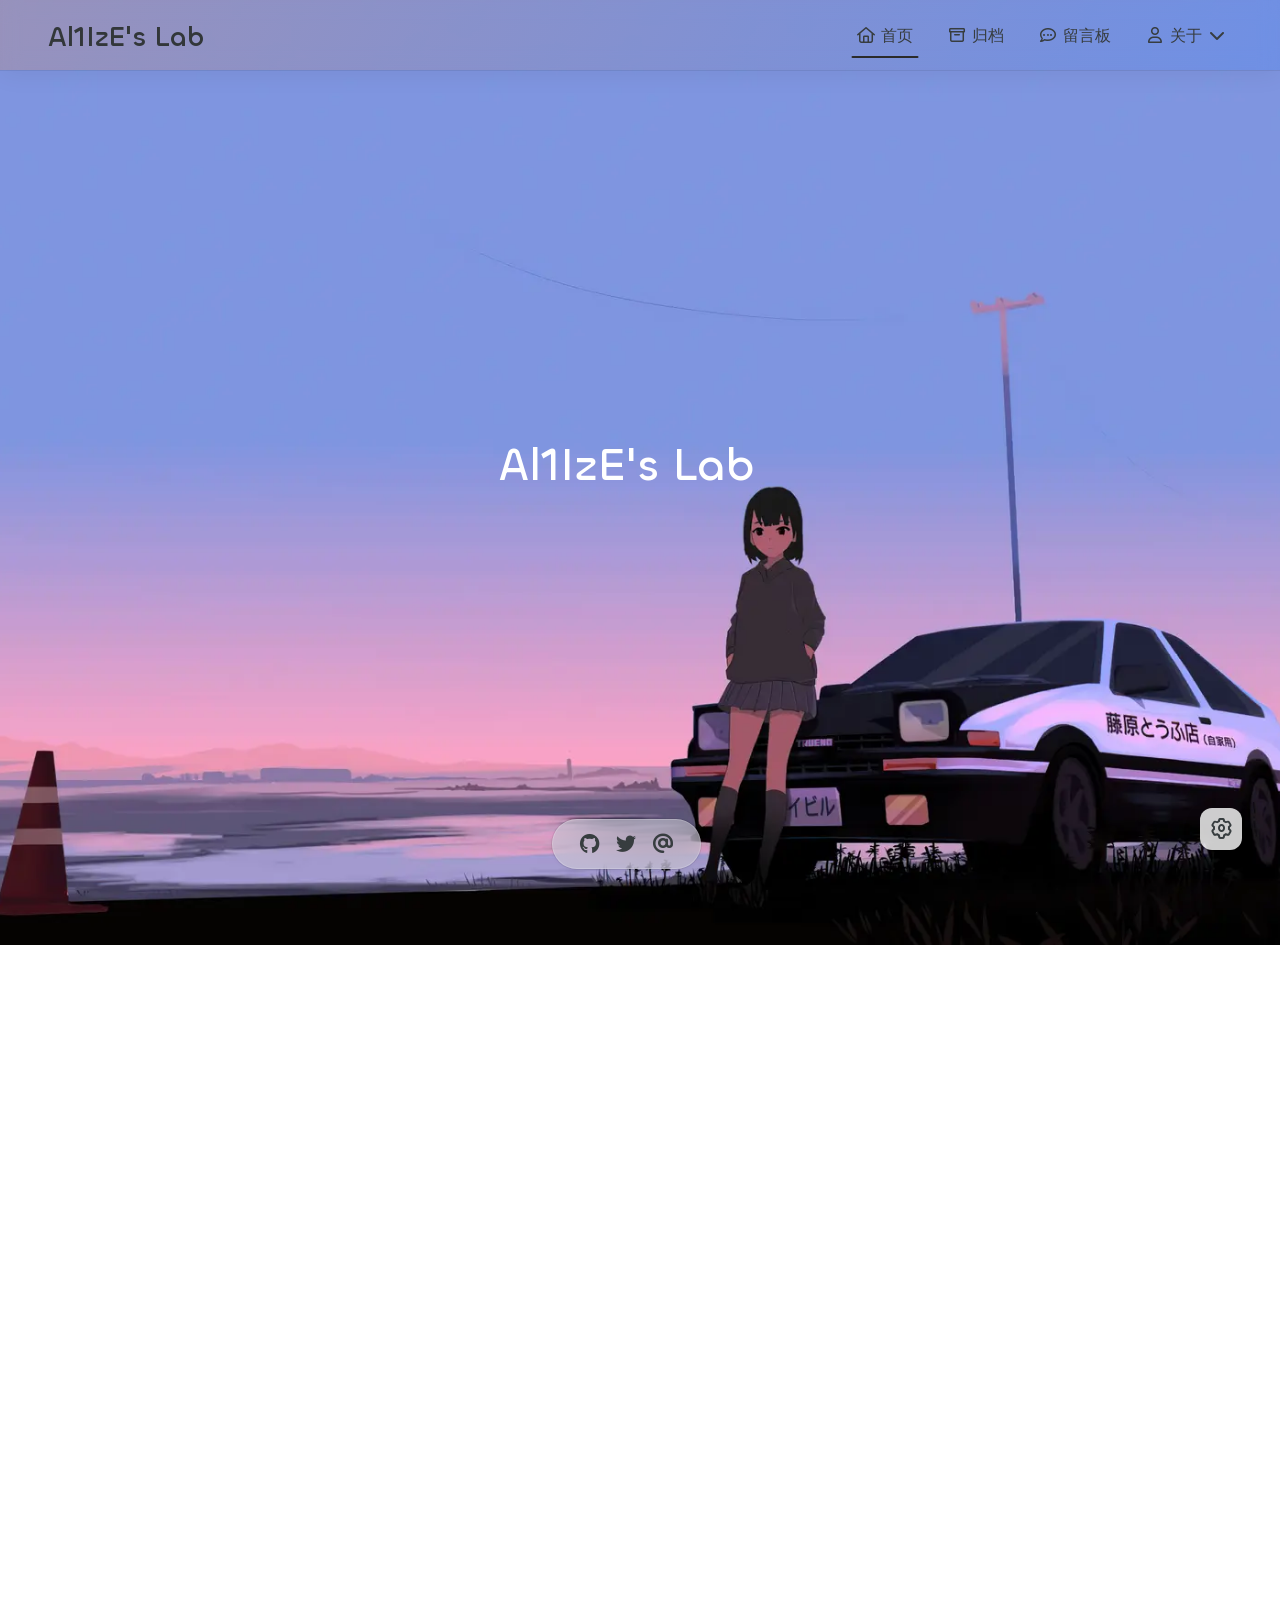
==== commit b2f806eb: "Site updated: 2026-06-15 03:46:49" ====
--- a/index.html
+++ b/index.html
@@ -99,10 +99,10 @@
     
     
     <!--- Icon Part-->
-    <link rel="icon" type="image/png" href="/images/favicon.ico" sizes="192x192">
-    <link rel="apple-touch-icon" sizes="180x180" href="/images/favicon.ico">
+    <link rel="icon" type="image/png" href="/images/favicon-new.png" sizes="192x192">
+    <link rel="apple-touch-icon" sizes="180x180" href="/images/favicon-new.png">
     <meta name="theme-color" content="#2b2b2b">
-    <link rel="shortcut icon" href="/images/favicon.ico">
+    <link rel="shortcut icon" href="/images/favicon-new.png">
     <!--- Page Info-->
     
     <title>
@@ -116,6 +116,11 @@
 
 
     <!--- Inject Part-->
+    
+        
+            
+    
+            
     
 
     
@@ -144,7 +149,7 @@
 
     <script id="hexo-configurations">
     window.config = {"hostname":"6666330.xyz","root":"/","language":"zh-CN"};
-    window.theme = {"articles":{"style":{"font_size":"16px","line_height":1.5,"image_border_radius":"14px","image_alignment":"center","image_caption":false,"link_icon":true,"delete_mask":false,"title_alignment":"left","headings_top_spacing":{"h1":"3.2rem","h2":"2.4rem","h3":"1.9rem","h4":"1.6rem","h5":"1.4rem","h6":"1.3rem"}},"word_count":{"enable":true,"count":true,"min2read":true},"author_label":{"enable":true,"auto":false,"list":[]},"code_block":{"copy":true,"style":"mac","highlight_theme":{"light":"github","dark":"vs2015"},"font":{"enable":false,"family":null,"url":null}},"toc":{"enable":true,"max_depth":3,"number":false,"expand":true,"init_open":true},"copyright":{"enable":true,"default":"cc_by_nc_sa"},"lazyload":true,"pangu_js":false,"recommendation":{"enable":false,"title":"推荐阅读","limit":3,"mobile_limit":2,"placeholder":"/images/wallhaven-wqery6-light.webp","skip_dirs":[]}},"colors":{"primary":"#2b2b2b","secondary":null,"default_mode":"light"},"global":{"fonts":{"chinese":{"enable":false,"family":null,"url":null},"english":{"enable":false,"family":null,"url":null},"title":{"enable":false,"family":null,"url":null}},"content_max_width":"1000px","sidebar_width":"210px","hover":{"shadow":true,"scale":false},"scroll_progress":{"bar":false,"percentage":true},"website_counter":{"url":"https://cn.vercount.one/js","enable":true,"site_pv":true,"site_uv":true,"post_pv":true},"single_page":true,"preloader":{"enable":false,"custom_message":null},"side_tools":{"gear_rotation":true,"auto_expand":false},"open_graph":{"enable":true,"image":"/images/redefine-og.webp","description":"Hexo Theme Redefine, Redefine Your Hexo Journey."},"google_analytics":{"enable":false,"id":null}},"home_banner":{"enable":true,"style":"fixed","image":{"light":"/images/light_bg.jpg","dark":"/images/cover.jpg"},"title":"Al1IzE's Lab","subtitle":{"text":["千秋万岁名，寂寞生后事","人生无根蒂，飘如陌上尘","小舟从此逝，江海寄余生","物是人非事事休，欲语泪先流","醒时同交欢，醉后各分散","乱山残雪夜，孤烛异乡人","世事一场大梦，人生几度秋凉"],"hitokoto":{"enable":false,"show_author":false,"api":"https://v1.hitokoto.cn"},"typing_speed":100,"backing_speed":80,"starting_delay":500,"backing_delay":1500,"loop":true,"smart_backspace":true},"text_color":{"light":"#fff","dark":"#d1d1b6"},"text_style":{"title_size":"2.8rem","subtitle_size":"1.5rem","line_height":1.2},"custom_font":{"enable":false,"family":null,"url":null},"social_links":{"enable":true,"style":"center","links":[{"icon":"fa-brands fa-github","url":"https://github.com/Al1IzE"},{"icon":"fa-brands fa-twitter","url":"https://x.com/Al1z2Z"},{"icon":"fa-solid fa-at","url":null},{"icon":"fa-brands fa-telegram","url":null},{"icon":"/images/custom-icon.svg","url":null}],"qrs":[{"icon":"fa-brands fa-weixin","qr":null},{"icon":"/images/custom-icon.svg","qr":null}]}},"plugins":{"feed":{"enable":false},"aplayer":{"enable":false,"type":"fixed","audios":[{"name":null,"artist":null,"url":null,"cover":null,"lrc":null}]},"mermaid":{"enable":false,"version":"11.4.1","theme":{"light":"default","dark":"dark"}}},"version":"2.9.0","navbar":{"auto_hide":false,"color":{"left":"#f78736","right":"#367df7","transparency":35},"width":{"home":"1200px","pages":"1000px"},"links":{"Home":{"path":"/","icon":"fa-regular fa-house"},"Archives":{"path":"/archives","icon":"fa-regular fa-archive"},"Links":{"path":"/links","icon":"fa-regular fa-link"},"留言板":{"path":"/guestbook","icon":"fa-regular fa-comment-dots"},"About":{"icon":"fa-regular fa-user","submenus":{"ME":"/about","免责声明":"/disclaimer","赞助":"/sponsor"}}},"search":{"enable":false,"preload":true}},"page_templates":{"friends_column":2,"tags_style":"blur","masonry":{"batch_size":12,"initial_batch_size":24}},"home":{"sidebar":{"enable":false,"position":"left","first_item":"menu","announcement":null,"show_on_mobile":true,"links":null},"article_date_format":"auto","excerpt_length":200,"categories":{"enable":true,"limit":3},"tags":{"enable":true,"limit":3}},"footer":{"runtime":true,"icon":"<i class=\"fa-solid fa-heart fa-beat\" style=\"--fa-animation-duration: 0.5s; color: #f54545\"></i>","start":"2026/4/10 21:10:00","statistics":true,"customize":null,"icp":{"enable":false,"number":null,"url":null}},"footerStart":"2026/4/10 21:10:00","mermaid":{"style":{"light":"default","dark":"dark"}}};
+    window.theme = {"articles":{"style":{"font_size":"16px","line_height":1.5,"image_border_radius":"14px","image_alignment":"center","image_caption":false,"link_icon":true,"delete_mask":false,"title_alignment":"left","headings_top_spacing":{"h1":"3.2rem","h2":"2.4rem","h3":"1.9rem","h4":"1.6rem","h5":"1.4rem","h6":"1.3rem"}},"word_count":{"enable":true,"count":true,"min2read":true},"author_label":{"enable":true,"auto":false,"list":[]},"code_block":{"copy":true,"style":"mac","highlight_theme":{"light":"github","dark":"vs2015"},"font":{"enable":false,"family":null,"url":null}},"toc":{"enable":true,"max_depth":3,"number":false,"expand":true,"init_open":true},"copyright":{"enable":true,"default":"cc_by_nc_sa"},"lazyload":true,"pangu_js":false,"recommendation":{"enable":false,"title":"推荐阅读","limit":3,"mobile_limit":2,"placeholder":"/images/wallhaven-wqery6-light.webp","skip_dirs":[]}},"colors":{"primary":"#2b2b2b","secondary":null,"default_mode":"light"},"global":{"fonts":{"chinese":{"enable":false,"family":null,"url":null},"english":{"enable":false,"family":null,"url":null},"title":{"enable":false,"family":null,"url":null}},"content_max_width":"1000px","sidebar_width":"210px","hover":{"shadow":true,"scale":false},"scroll_progress":{"bar":false,"percentage":true},"website_counter":{"url":"https://cn.vercount.one/js","enable":true,"site_pv":true,"site_uv":true,"post_pv":true},"single_page":true,"preloader":{"enable":false,"custom_message":null},"side_tools":{"gear_rotation":true,"auto_expand":false},"open_graph":{"enable":true,"image":"/images/redefine-og.webp","description":"Hexo Theme Redefine, Redefine Your Hexo Journey."},"google_analytics":{"enable":false,"id":null}},"home_banner":{"enable":true,"style":"fixed","image":{"light":"/images/light_bg.webp","dark":"/images/cover.webp"},"title":"Al1IzE's Lab","subtitle":{"text":["千秋万岁名，寂寞生后事","人生无根蒂，飘如陌上尘","小舟从此逝，江海寄余生","物是人非事事休，欲语泪先流","醒时同交欢，醉后各分散","乱山残雪夜，孤烛异乡人","世事一场大梦，人生几度秋凉"],"hitokoto":{"enable":false,"show_author":false,"api":"https://v1.hitokoto.cn"},"typing_speed":100,"backing_speed":80,"starting_delay":500,"backing_delay":1500,"loop":true,"smart_backspace":true},"text_color":{"light":"#fff","dark":"#d1d1b6"},"text_style":{"title_size":"2.8rem","subtitle_size":"1.5rem","line_height":1.2},"custom_font":{"enable":false,"family":null,"url":null},"social_links":{"enable":true,"style":"center","links":[{"icon":"fa-brands fa-github","url":"https://github.com/Al1IzE"},{"icon":"fa-brands fa-twitter","url":"https://x.com/Al1z2Z"},{"icon":"fa-solid fa-at","url":"you@example.com"},{"icon":"fa-brands fa-telegram","url":null},{"icon":"/images/custom-icon.svg","url":null}],"qrs":null}},"plugins":{"feed":{"enable":false},"aplayer":{"enable":false,"type":"fixed","audios":[{"name":null,"artist":null,"url":null,"cover":null,"lrc":null}]},"mermaid":{"enable":false,"version":"11.4.1","theme":{"light":"default","dark":"dark"}}},"version":"2.9.0","navbar":{"auto_hide":false,"color":{"left":"#f78736","right":"#367df7","transparency":35},"width":{"home":"1200px","pages":"1000px"},"links":{"Home":{"path":"/","icon":"fa-regular fa-house"},"Archives":{"path":"/archives","icon":"fa-regular fa-archive"},"留言板":{"path":"/guestbook","icon":"fa-regular fa-comment-dots"},"About":{"icon":"fa-regular fa-user","submenus":{"ME":"/about","免责声明":"/disclaimer","赞助":"/sponsor"}}},"search":{"enable":false,"preload":true}},"page_templates":{"friends_column":2,"tags_style":"blur","masonry":{"batch_size":12,"initial_batch_size":24}},"home":{"sidebar":{"enable":false,"position":"left","first_item":"menu","announcement":null,"show_on_mobile":true,"links":null},"article_date_format":"auto","excerpt_length":200,"categories":{"enable":true,"limit":3},"tags":{"enable":true,"limit":3}},"footer":{"runtime":true,"icon":"<i class=\"fa-solid fa-heart fa-beat\" style=\"--fa-animation-duration: 0.5s; color: #f54545\"></i>","start":"2026/4/10 21:10:00","statistics":true,"customize":null,"icp":{"enable":false,"number":null,"url":null}},"footerStart":"2026/4/10 21:10:00","mermaid":{"style":{"light":"default","dark":"dark"}}};
     window.lang_ago = {"second":"%s 秒前","minute":"%s 分钟前","hour":"%s 小时前","day":"%s 天前","week":"%s 周前","month":"%s 个月前","year":"%s 年前"};
     window.i18n = {"search":"站内搜索您需要的内容...","toc":"目录","prev":"上一页","next":"下一页","prev_posts":"上一篇","next_posts":"下一篇","page":"第 %d 页","recent_posts":"最新文章","share":"分享","powered_by":"由 %s 驱动","theme":"主题","rss_feed":"RSS Feed","category":"分类","categories":"分类","tag":"标签","tags":"标签","post":"文章","posts":"文章","tagcloud":"标签云","comment":"评论","comments":"评论","top":"置顶","sticky":"置顶","go-back-home":"回到首页","masonry_loading":"照片加载中...","image_viewer":"图片查看器","close":"关闭","exif":{"title":"EXIF","cards":{"camera":"相机","lens":"镜头","exposure":"曝光","other":"其他"},"fields":{"make":"品牌","model":"机型","date_taken":"拍摄时间","lens_model":"镜头","focal_length":"焦距","focus_mode":"对焦模式","shutter":"快门","aperture":"光圈","iso":"感光度","exposure_program":"曝光程序","exposure_compensation":"曝光补偿","metering_mode":"测光模式","flash":"闪光灯","white_balance":"白平衡","latitude":"纬度","longitude":"经度","altitude":"海拔"},"status":{"loading":"加载中...","no_exif":"无 EXIF 信息","library_missing":"EXIF 库未加载","image_source_missing":"图片地址不可用","unavailable":"EXIF 不可用（可能被 CORS 阻止或缺少元数据）","flag_unavailable":"EXIF 不可用"}},"home":"首页","archive":"归档","archives":"归档","about":"关于","links":"链接","link":"链接","friends":"友情链接","friend":"友情链接","timeline":"时间轴","shuoshuo":"说说","bookmarks":"书签","site_uv":"访问人数","site_pv":"总访问量","read_more":"阅读全文","wordcount":"字","min2read":"分钟","changelog":"更新日志","status":"状态","runtime":"博客已运行","days":"天","hours":"小时","minutes":"分钟","seconds":"秒","optimized_by":"并由 Evan 进行优化","rights":"版权所有","site_posts":"共撰写了 %s 篇文章","site_wordcount":"共 %s 字","copyright":{"title":"标题","author":"作者","link":"链接","create_time":"创建于","update_time":"更新于","license_title":"版权声明","license_content":"本文章采用 %s 进行许可。","all_rights_reserved":"版权所有 &#169 %s，禁止转载。","public_domain":"本文为公有领域作品，可自由转载、引用。"},"ago":{"second":"%s 秒前","minute":"%s 分钟前","hour":"%s 小时前","day":"%s 天前","week":"%s 周前","month":"%s 个月前","year":"%s 年前"},"create_time":"创建","update_time":"更新","expired":"这篇文章最后更新于 %s 天前，内容可能已经过时。"};
     window.data = {"masonry":false};
@@ -214,8 +219,8 @@
         }
     </style>
     <div class="home-banner-background transition-fade fixed top-0 left-0 w-screen h-screen scale-125 sm:scale-110 box-border will-change-transform bg-cover">
-        <img src="/images/light_bg.jpg" alt="home-banner-background" class="w-full h-full object-cover dark:hidden">
-        <img src="/images/cover.jpg" alt="home-banner-background" class="w-full h-full object-cover hidden dark:block">
+        <img src="/images/light_bg.webp" alt="home-banner-background" class="w-full h-full object-cover dark:hidden">
+        <img src="/images/cover.webp" alt="home-banner-background" class="w-full h-full object-cover hidden dark:block">
     </div>
 
 
@@ -272,6 +277,20 @@
                             
                         
                     
+                        
+                            
+                            
+                            
+                            
+                            
+                            
+                                
+                                <span class="social-contact-item ">
+                                    <a href="mailto:you@example.com">
+                                        <i class="fa-solid fa-at fa-fw fa-lg"></i>
+                                    </a>
+                                </span>
+                            
                         
                     
                         
@@ -360,23 +379,6 @@
                                         >
                                     <i class="fa-regular fa-archive fa-fw"></i>
                                     归档
-                                    
-                                </a>
-
-                                <!-- Submenu -->
-                                
-                            </li>
-                    
-                        
-                            
-
-                            <li class="navbar-item">
-                                <!-- Menu -->
-                                <a class=""
-                                   href="/links"
-                                        >
-                                    <i class="fa-regular fa-link fa-fw"></i>
-                                    链接
                                     
                                 </a>
 
@@ -503,26 +505,6 @@
                     <li class="drawer-navbar-item text-base my-1.5 flex flex-col w-full">
                         
                         <a class="py-1.5 px-2 flex flex-row items-center justify-between gap-1 hover:!text-primary active:!text-primary text-2xl font-semibold group border-b border-border-color hover:border-primary w-full "
-                           href="/links"
-                        >
-                            <span>
-                                链接
-                            </span>
-                            
-                                <i class="fa-regular fa-link fa-sm fa-fw"></i>
-                            
-                        </a>
-                        
-
-                        
-                    </li>
-            
-                
-                    
-
-                    <li class="drawer-navbar-item text-base my-1.5 flex flex-col w-full">
-                        
-                        <a class="py-1.5 px-2 flex flex-row items-center justify-between gap-1 hover:!text-primary active:!text-primary text-2xl font-semibold group border-b border-border-color hover:border-primary w-full "
                            href="/guestbook"
                         >
                             <span>
@@ -583,11 +565,11 @@
 
         <div class="statistics flex justify-around my-2.5">
     <a class="item tag-count-item flex flex-col justify-center items-center w-20" href="/tags">
-        <div class="number text-2xl sm:text-xl text-second-text-color font-semibold">0</div>
+        <div class="number text-2xl sm:text-xl text-second-text-color font-semibold">1</div>
         <div class="label text-third-text-color text-sm">标签</div>
     </a>
     <a class="item tag-count-item flex flex-col justify-center items-center w-20" href="/categories">
-        <div class="number text-2xl sm:text-xl text-second-text-color font-semibold">0</div>
+        <div class="number text-2xl sm:text-xl text-second-text-color font-semibold">1</div>
         <div class="label text-third-text-color text-sm">分类</div>
     </a>
     <a class="item tag-count-item flex flex-col justify-center items-center w-20" href="/archives">
@@ -620,33 +602,64 @@
                 
                 <div class="flex flex-col gap-5 px-7 pb-7 pt-7">
                     <h3 class="home-article-title">
-                        <a href="/2026/04/10/hello-world/">
-                            Hello World
+                        <a href="/2026/06/15/%E8%BF%99%E5%8F%AA%E6%98%AF%E6%B5%8B%E8%AF%95/">
+                            这篇只是测试
                         </a>
                     </h3>
 
                     <div class="home-article-content markdown-body">
                         
                             
-                            Welcome to Hexo! This is your very first post. Check documentation for more info. If you get any problems when using Hexo, you can find the answer in troubleshooting or you can ask me on GitHub.
-Qu...
+                            事情是这样的。
+我前阵子终于把这个博客搭起来了，用的 Hexo 加上 Redefine 主题，前后折腾了不少时间。部署完盯着首页看了半天，突然意识到一个问题——内容呢？好像只有一篇 Hello World。
+所以这篇纯粹是个测试，想看看博客能不能正常渲染，评论系统活没活，图片有没有裂开，手机打开会不会炸。
+如果哪天你误入了这里，别慌，我没有在认真写东西，只是在这调配置。
+之后可能会写点东西吧...
                         
                     </div>
 
                     <div class="home-article-meta-info-container">
     <div class="home-article-meta-info">
         <span><i class="fa-solid fa-calendars"></i>&nbsp;
-            <span class="home-article-date" data-date="Fri Apr 10 2026 13:26:07 GMT+0800">
-                
-                    2026-04-10
+            <span class="home-article-date" data-date="Mon Jun 15 2026 20:00:00 GMT+0800">
+                
+                    2026-06-15
                 
             </span>
         </span>
         
+            <span class="home-article-category">
+                <i class="fa-solid fa-folders"></i>&nbsp;
+            <ul>
+                
+                
+                    
+                        
+                        <li>
+                            <a href="/categories/%E6%9D%82%E8%B0%88/">杂谈</a>&nbsp;
+                        </li>
+                    
+                    
+                
+            </ul>
+        </span>
+        
+        
+            <span class="home-article-tag">
+                <i class="fa-solid fa-tags"></i>&nbsp;
+                <ul>
+                    
+                        <li>
+                            
+                            <a href="/tags/%E6%B5%8B%E8%AF%95/">测试</a>&nbsp;
+                        </li>
+                    
+                </ul>
+            </span>
         
     </div>
 
-    <a href="/2026/04/10/hello-world/">阅读全文<span class="seo-reader-text">Hello World</span>&nbsp;<i class="fa-solid fa-angle-right"></i></a>
+    <a href="/2026/06/15/%E8%BF%99%E5%8F%AA%E6%98%AF%E6%B5%8B%E8%AF%95/">阅读全文<span class="seo-reader-text">这篇只是测试</span>&nbsp;<i class="fa-solid fa-angle-right"></i></a>
 </div>
 
                 </div>
@@ -732,6 +745,87 @@
                 } catch (error) {}
             </script>
         
+        
+            
+                
+        
+                
+        
+                
+
+                    
+                        <style>
+  /* === 修复1: 防止 banner scale-125 导致横向滚动条 === */
+  html, body {
+    overflow-x: hidden;
+    max-width: 100vw;
+  }
+  @media (max-width: 768px) {
+    .home-banner-background {
+      transform: scale(1.05) !important;
+    }
+  }
+  @media (max-width: 640px) {
+    .home-banner-background {
+      transform: scale(1.0) !important;
+    }
+  }
+
+  /* === 修复2: iOS 刘海屏安全区域 === */
+  @supports (padding-top: env(safe-area-inset-top)) {
+    .main-content-header {
+      padding-top: env(safe-area-inset-top, 0px) !important;
+    }
+    .main-content-container {
+      padding-top: calc(70px + env(safe-area-inset-top, 0px)) !important;
+    }
+  }
+
+  /* === 修复3: 平板端显示文章目录 (主题默认隐藏) === */
+  @media (max-width: 768px) {
+    .post-page-container .toc-content-container {
+      display: block !important;
+      opacity: 1 !important;
+      width: 100% !important;
+      position: relative !important;
+      top: auto !important;
+      float: none !important;
+      max-height: none !important;
+      padding: 12px 16px !important;
+      margin-top: 24px !important;
+      border-top: 1px solid var(--border-color, #e5e5e5) !important;
+    }
+    .post-page-container .article-content-container {
+      width: 100% !important;
+    }
+  }
+
+  /* === 修复4: 手机端显示文章工具按钮 === */
+  @media (max-width: 640px) {
+    .post-tools {
+      display: flex !important;
+      top: auto !important;
+      bottom: 80px !important;
+      right: 12px !important;
+      transform: scale(0.85) !important;
+      transform-origin: right bottom !important;
+    }
+  }
+
+  /* === 修复5: 手机端显示分类和标签 === */
+  @media (max-width: 640px) {
+    .home-article-category {
+      display: inline !important;
+    }
+  }
+  @media (max-width: 768px) {
+    .article-tags {
+      display: inline !important;
+    }
+  }
+</style>
+
+                    
         
         
     </div>  
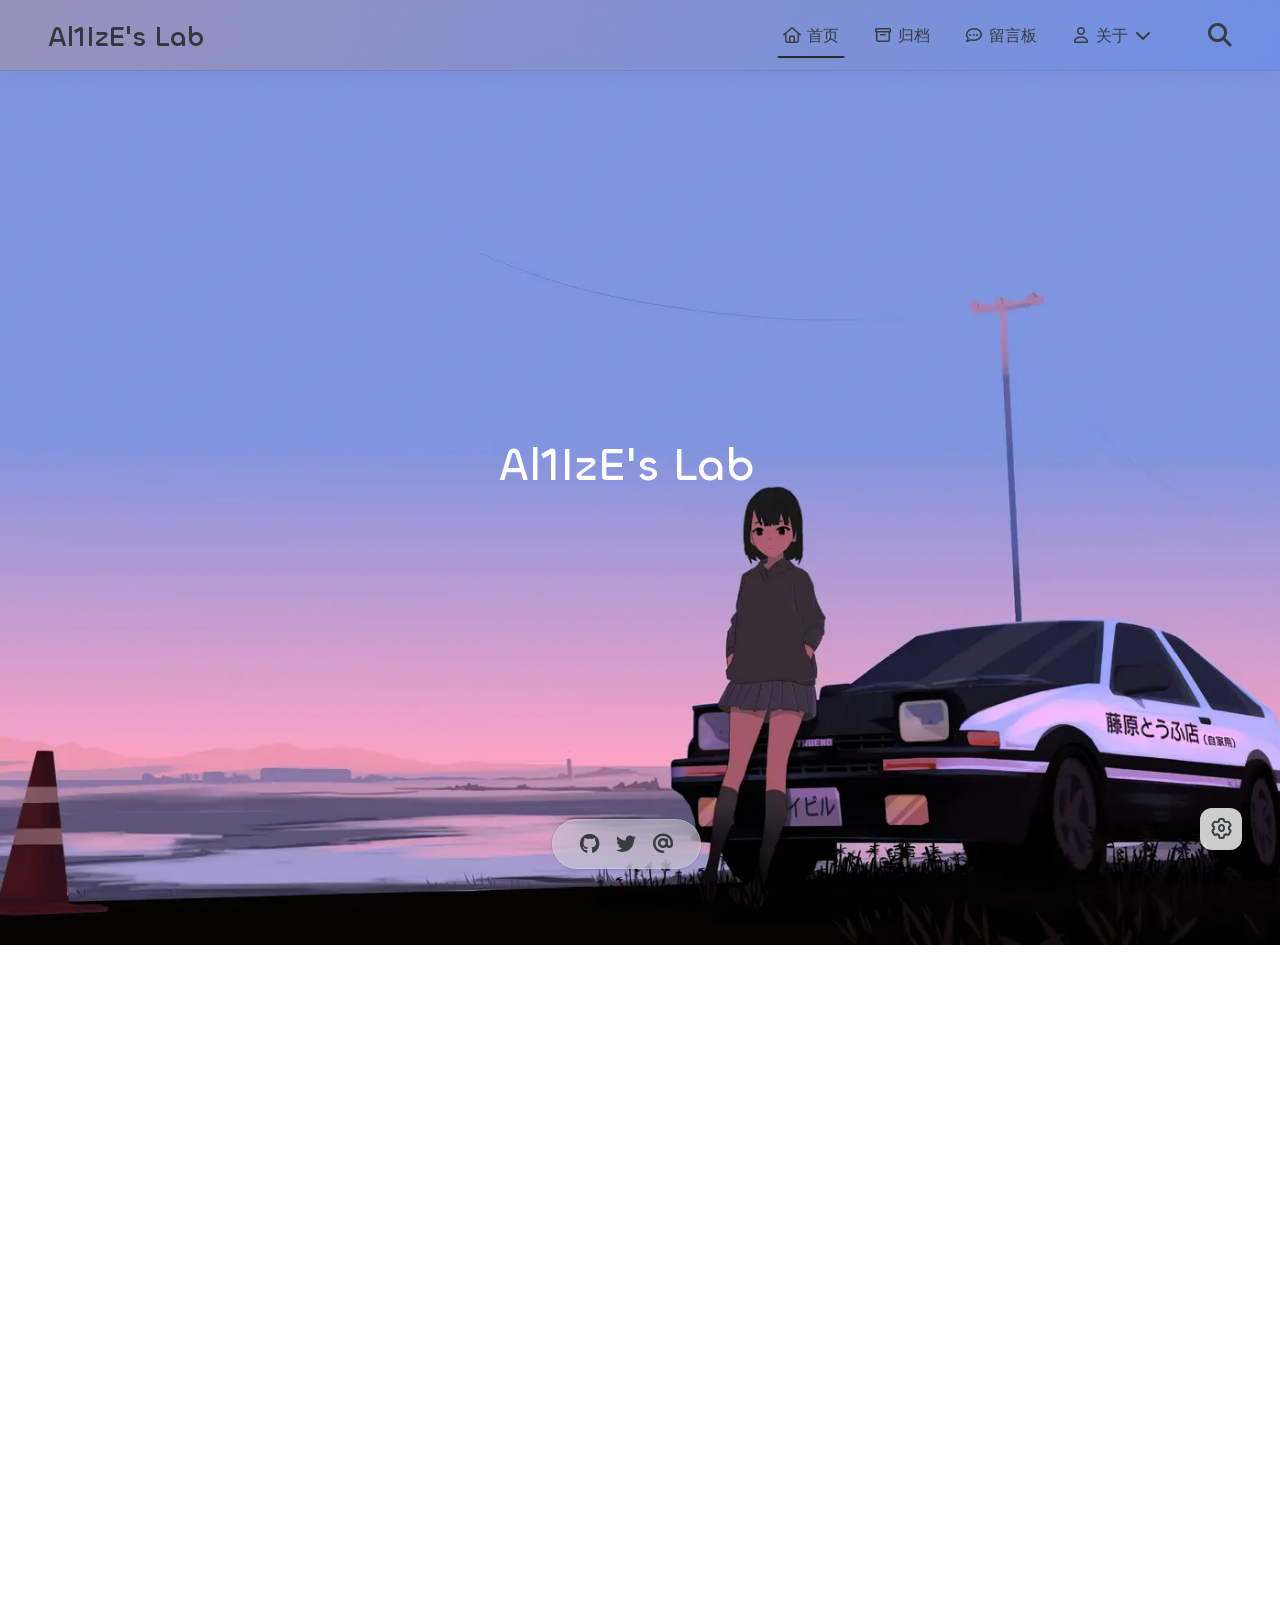
==== commit b0254fa3: "Site updated: 2026-06-15 13:22:20" ====
--- a/index.html
+++ b/index.html
@@ -3,7 +3,7 @@
 <head>
     <meta charset="utf-8">
     <meta name="viewport" content="width=device-width, initial-scale=1">
-    <meta name="keywords" content="Hexo Theme Redefine">
+    <meta name="keywords" content="Al1IzE,博客,技术,游戏,碎碎念,Hexo,个人博客">
     
     
     <meta name="author" content="Al1IzE">
@@ -94,6 +94,7 @@
 <meta property="og:locale" content="zh_CN">
 <meta property="og:image" content="https://6666330.xyz/images/redefine-og.webp">
 <meta property="article:author" content="AlIzE">
+<meta property="article:tag" content="Al1IzE,博客,技术,游戏,碎碎念,Hexo,个人博客">
 <meta name="twitter:card" content="summary">
 <meta name="twitter:image" content="https://6666330.xyz/images/redefine-og.webp">
     
@@ -148,8 +149,8 @@
     
 
     <script id="hexo-configurations">
-    window.config = {"hostname":"6666330.xyz","root":"/","language":"zh-CN"};
-    window.theme = {"articles":{"style":{"font_size":"16px","line_height":1.5,"image_border_radius":"14px","image_alignment":"center","image_caption":false,"link_icon":true,"delete_mask":false,"title_alignment":"left","headings_top_spacing":{"h1":"3.2rem","h2":"2.4rem","h3":"1.9rem","h4":"1.6rem","h5":"1.4rem","h6":"1.3rem"}},"word_count":{"enable":true,"count":true,"min2read":true},"author_label":{"enable":true,"auto":false,"list":[]},"code_block":{"copy":true,"style":"mac","highlight_theme":{"light":"github","dark":"vs2015"},"font":{"enable":false,"family":null,"url":null}},"toc":{"enable":true,"max_depth":3,"number":false,"expand":true,"init_open":true},"copyright":{"enable":true,"default":"cc_by_nc_sa"},"lazyload":true,"pangu_js":false,"recommendation":{"enable":false,"title":"推荐阅读","limit":3,"mobile_limit":2,"placeholder":"/images/wallhaven-wqery6-light.webp","skip_dirs":[]}},"colors":{"primary":"#2b2b2b","secondary":null,"default_mode":"light"},"global":{"fonts":{"chinese":{"enable":false,"family":null,"url":null},"english":{"enable":false,"family":null,"url":null},"title":{"enable":false,"family":null,"url":null}},"content_max_width":"1000px","sidebar_width":"210px","hover":{"shadow":true,"scale":false},"scroll_progress":{"bar":false,"percentage":true},"website_counter":{"url":"https://cn.vercount.one/js","enable":true,"site_pv":true,"site_uv":true,"post_pv":true},"single_page":true,"preloader":{"enable":false,"custom_message":null},"side_tools":{"gear_rotation":true,"auto_expand":false},"open_graph":{"enable":true,"image":"/images/redefine-og.webp","description":"Hexo Theme Redefine, Redefine Your Hexo Journey."},"google_analytics":{"enable":false,"id":null}},"home_banner":{"enable":true,"style":"fixed","image":{"light":"/images/light_bg.webp","dark":"/images/cover.webp"},"title":"Al1IzE's Lab","subtitle":{"text":["千秋万岁名，寂寞生后事","人生无根蒂，飘如陌上尘","小舟从此逝，江海寄余生","物是人非事事休，欲语泪先流","醒时同交欢，醉后各分散","乱山残雪夜，孤烛异乡人","世事一场大梦，人生几度秋凉"],"hitokoto":{"enable":false,"show_author":false,"api":"https://v1.hitokoto.cn"},"typing_speed":100,"backing_speed":80,"starting_delay":500,"backing_delay":1500,"loop":true,"smart_backspace":true},"text_color":{"light":"#fff","dark":"#d1d1b6"},"text_style":{"title_size":"2.8rem","subtitle_size":"1.5rem","line_height":1.2},"custom_font":{"enable":false,"family":null,"url":null},"social_links":{"enable":true,"style":"center","links":[{"icon":"fa-brands fa-github","url":"https://github.com/Al1IzE"},{"icon":"fa-brands fa-twitter","url":"https://x.com/Al1z2Z"},{"icon":"fa-solid fa-at","url":"you@example.com"},{"icon":"fa-brands fa-telegram","url":null},{"icon":"/images/custom-icon.svg","url":null}],"qrs":null}},"plugins":{"feed":{"enable":false},"aplayer":{"enable":false,"type":"fixed","audios":[{"name":null,"artist":null,"url":null,"cover":null,"lrc":null}]},"mermaid":{"enable":false,"version":"11.4.1","theme":{"light":"default","dark":"dark"}}},"version":"2.9.0","navbar":{"auto_hide":false,"color":{"left":"#f78736","right":"#367df7","transparency":35},"width":{"home":"1200px","pages":"1000px"},"links":{"Home":{"path":"/","icon":"fa-regular fa-house"},"Archives":{"path":"/archives","icon":"fa-regular fa-archive"},"留言板":{"path":"/guestbook","icon":"fa-regular fa-comment-dots"},"About":{"icon":"fa-regular fa-user","submenus":{"ME":"/about","免责声明":"/disclaimer","赞助":"/sponsor"}}},"search":{"enable":false,"preload":true}},"page_templates":{"friends_column":2,"tags_style":"blur","masonry":{"batch_size":12,"initial_batch_size":24}},"home":{"sidebar":{"enable":false,"position":"left","first_item":"menu","announcement":null,"show_on_mobile":true,"links":null},"article_date_format":"auto","excerpt_length":200,"categories":{"enable":true,"limit":3},"tags":{"enable":true,"limit":3}},"footer":{"runtime":true,"icon":"<i class=\"fa-solid fa-heart fa-beat\" style=\"--fa-animation-duration: 0.5s; color: #f54545\"></i>","start":"2026/4/10 21:10:00","statistics":true,"customize":null,"icp":{"enable":false,"number":null,"url":null}},"footerStart":"2026/4/10 21:10:00","mermaid":{"style":{"light":"default","dark":"dark"}}};
+    window.config = {"hostname":"6666330.xyz","root":"/","language":"zh-CN","path":"search.json"};
+    window.theme = {"articles":{"style":{"font_size":"16px","line_height":1.5,"image_border_radius":"14px","image_alignment":"center","image_caption":false,"link_icon":true,"delete_mask":false,"title_alignment":"left","headings_top_spacing":{"h1":"3.2rem","h2":"2.4rem","h3":"1.9rem","h4":"1.6rem","h5":"1.4rem","h6":"1.3rem"}},"word_count":{"enable":true,"count":true,"min2read":true},"author_label":{"enable":true,"auto":false,"list":[]},"code_block":{"copy":true,"style":"mac","highlight_theme":{"light":"github","dark":"vs2015"},"font":{"enable":false,"family":null,"url":null}},"toc":{"enable":true,"max_depth":3,"number":false,"expand":true,"init_open":true},"copyright":{"enable":true,"default":"cc_by_nc_sa"},"lazyload":true,"pangu_js":false,"recommendation":{"enable":false,"title":"推荐阅读","limit":3,"mobile_limit":2,"placeholder":"/images/wallhaven-wqery6-light.webp","skip_dirs":[]}},"colors":{"primary":"#2b2b2b","secondary":null,"default_mode":"light"},"global":{"fonts":{"chinese":{"enable":false,"family":null,"url":null},"english":{"enable":false,"family":null,"url":null},"title":{"enable":false,"family":null,"url":null}},"content_max_width":"1000px","sidebar_width":"210px","hover":{"shadow":true,"scale":false},"scroll_progress":{"bar":false,"percentage":true},"website_counter":{"url":"https://cn.vercount.one/js","enable":true,"site_pv":true,"site_uv":true,"post_pv":true},"single_page":true,"preloader":{"enable":false,"custom_message":null},"side_tools":{"gear_rotation":true,"auto_expand":false},"open_graph":{"enable":true,"image":"/images/redefine-og.webp","description":"Hexo Theme Redefine, Redefine Your Hexo Journey."},"google_analytics":{"enable":false,"id":null}},"home_banner":{"enable":true,"style":"fixed","image":{"light":"/images/light_bg.webp","dark":"/images/cover.webp"},"title":"Al1IzE's Lab","subtitle":{"text":["千秋万岁名，寂寞生后事","人生无根蒂，飘如陌上尘","小舟从此逝，江海寄余生","物是人非事事休，欲语泪先流","醒时同交欢，醉后各分散","乱山残雪夜，孤烛异乡人","世事一场大梦，人生几度秋凉"],"hitokoto":{"enable":false,"show_author":false,"api":"https://v1.hitokoto.cn"},"typing_speed":100,"backing_speed":80,"starting_delay":500,"backing_delay":1500,"loop":true,"smart_backspace":true},"text_color":{"light":"#fff","dark":"#d1d1b6"},"text_style":{"title_size":"2.8rem","subtitle_size":"1.5rem","line_height":1.2},"custom_font":{"enable":false,"family":null,"url":null},"social_links":{"enable":true,"style":"center","links":[{"icon":"fa-brands fa-github","url":"https://github.com/Al1IzE"},{"icon":"fa-brands fa-twitter","url":"https://x.com/Al1z2Z"},{"icon":"fa-solid fa-at","url":"you@example.com"},{"icon":"fa-brands fa-telegram","url":null},{"icon":"/images/custom-icon.svg","url":null}],"qrs":null}},"plugins":{"feed":{"enable":false},"aplayer":{"enable":false,"type":"fixed","audios":[{"name":null,"artist":null,"url":null,"cover":null,"lrc":null}]},"mermaid":{"enable":false,"version":"11.4.1","theme":{"light":"default","dark":"dark"}}},"version":"2.9.0","navbar":{"auto_hide":false,"color":{"left":"#f78736","right":"#367df7","transparency":35},"width":{"home":"1200px","pages":"1000px"},"links":{"Home":{"path":"/","icon":"fa-regular fa-house"},"Archives":{"path":"/archives","icon":"fa-regular fa-archive"},"留言板":{"path":"/guestbook","icon":"fa-regular fa-comment-dots"},"About":{"icon":"fa-regular fa-user","submenus":{"ME":"/about","免责声明":"/disclaimer","赞助":"/sponsor"}}},"search":{"enable":true,"preload":true}},"page_templates":{"friends_column":2,"tags_style":"blur","masonry":{"batch_size":12,"initial_batch_size":24}},"home":{"sidebar":{"enable":false,"position":"left","first_item":"menu","announcement":null,"show_on_mobile":true,"links":null},"article_date_format":"auto","excerpt_length":200,"categories":{"enable":true,"limit":3},"tags":{"enable":true,"limit":3}},"footer":{"runtime":true,"icon":"<i class=\"fa-solid fa-heart fa-beat\" style=\"--fa-animation-duration: 0.5s; color: #f54545\"></i>","start":"2026/4/10 21:10:00","statistics":true,"customize":null,"icp":{"enable":false,"number":null,"url":null}},"footerStart":"2026/4/10 21:10:00","mermaid":{"style":{"light":"default","dark":"dark"}}};
     window.lang_ago = {"second":"%s 秒前","minute":"%s 分钟前","hour":"%s 小时前","day":"%s 天前","week":"%s 周前","month":"%s 个月前","year":"%s 年前"};
     window.i18n = {"search":"站内搜索您需要的内容...","toc":"目录","prev":"上一页","next":"下一页","prev_posts":"上一篇","next_posts":"下一篇","page":"第 %d 页","recent_posts":"最新文章","share":"分享","powered_by":"由 %s 驱动","theme":"主题","rss_feed":"RSS Feed","category":"分类","categories":"分类","tag":"标签","tags":"标签","post":"文章","posts":"文章","tagcloud":"标签云","comment":"评论","comments":"评论","top":"置顶","sticky":"置顶","go-back-home":"回到首页","masonry_loading":"照片加载中...","image_viewer":"图片查看器","close":"关闭","exif":{"title":"EXIF","cards":{"camera":"相机","lens":"镜头","exposure":"曝光","other":"其他"},"fields":{"make":"品牌","model":"机型","date_taken":"拍摄时间","lens_model":"镜头","focal_length":"焦距","focus_mode":"对焦模式","shutter":"快门","aperture":"光圈","iso":"感光度","exposure_program":"曝光程序","exposure_compensation":"曝光补偿","metering_mode":"测光模式","flash":"闪光灯","white_balance":"白平衡","latitude":"纬度","longitude":"经度","altitude":"海拔"},"status":{"loading":"加载中...","no_exif":"无 EXIF 信息","library_missing":"EXIF 库未加载","image_source_missing":"图片地址不可用","unavailable":"EXIF 不可用（可能被 CORS 阻止或缺少元数据）","flag_unavailable":"EXIF 不可用"}},"home":"首页","archive":"归档","archives":"归档","about":"关于","links":"链接","link":"链接","friends":"友情链接","friend":"友情链接","timeline":"时间轴","shuoshuo":"说说","bookmarks":"书签","site_uv":"访问人数","site_pv":"总访问量","read_more":"阅读全文","wordcount":"字","min2read":"分钟","changelog":"更新日志","status":"状态","runtime":"博客已运行","days":"天","hours":"小时","minutes":"分钟","seconds":"秒","optimized_by":"并由 Evan 进行优化","rights":"版权所有","site_posts":"共撰写了 %s 篇文章","site_wordcount":"共 %s 字","copyright":{"title":"标题","author":"作者","link":"链接","create_time":"创建于","update_time":"更新于","license_title":"版权声明","license_content":"本文章采用 %s 进行许可。","all_rights_reserved":"版权所有 &#169 %s，禁止转载。","public_domain":"本文为公有领域作品，可自由转载、引用。"},"ago":{"second":"%s 秒前","minute":"%s 分钟前","hour":"%s 小时前","day":"%s 天前","week":"%s 周前","month":"%s 个月前","year":"%s 年前"},"create_time":"创建","update_time":"更新","expired":"这篇文章最后更新于 %s 天前，内容可能已经过时。"};
     window.data = {"masonry":false};
@@ -443,10 +444,17 @@
                             </li>
                     
                     
+                        <li class="navbar-item search search-popup-trigger">
+                            <i class="fa-solid fa-magnifying-glass"></i>
+                        </li>
+                    
                 </ul>
             </div>
             <!-- Mobile -->
             <div class="mobile">
+                
+                    <div class="icon-item search search-popup-trigger"><i class="fa-solid fa-magnifying-glass"></i>
+                    </div>
                 
                 <div class="icon-item navbar-bar">
                     <div class="navbar-bar-middle"></div>
@@ -914,6 +922,27 @@
 
 
 	
+	<div class="search-pop-overlay">
+	<div class="popup search-popup">
+		<div class="search-header">
+			<span class="search-input-field-pre">
+				<i class="fa-solid fa-keyboard"></i>
+			</span>
+			<div class="search-input-container">
+				<input autocomplete="off" autocorrect="off" autocapitalize="off" placeholder="站内搜索您需要的内容..." spellcheck="false" type="search" class="search-input">
+			</div>
+			<span class="popup-btn-close">
+				<i class="fa-solid fa-times"></i>
+			</span>
+		</div>
+		<div id="search-result">
+			<div id="no-result">
+				<i class="fa-solid fa-spinner fa-spin-pulse fa-5x fa-fw"></i>
+			</div>
+		</div>
+	</div>
+</div>
+	
 
 </main>
 
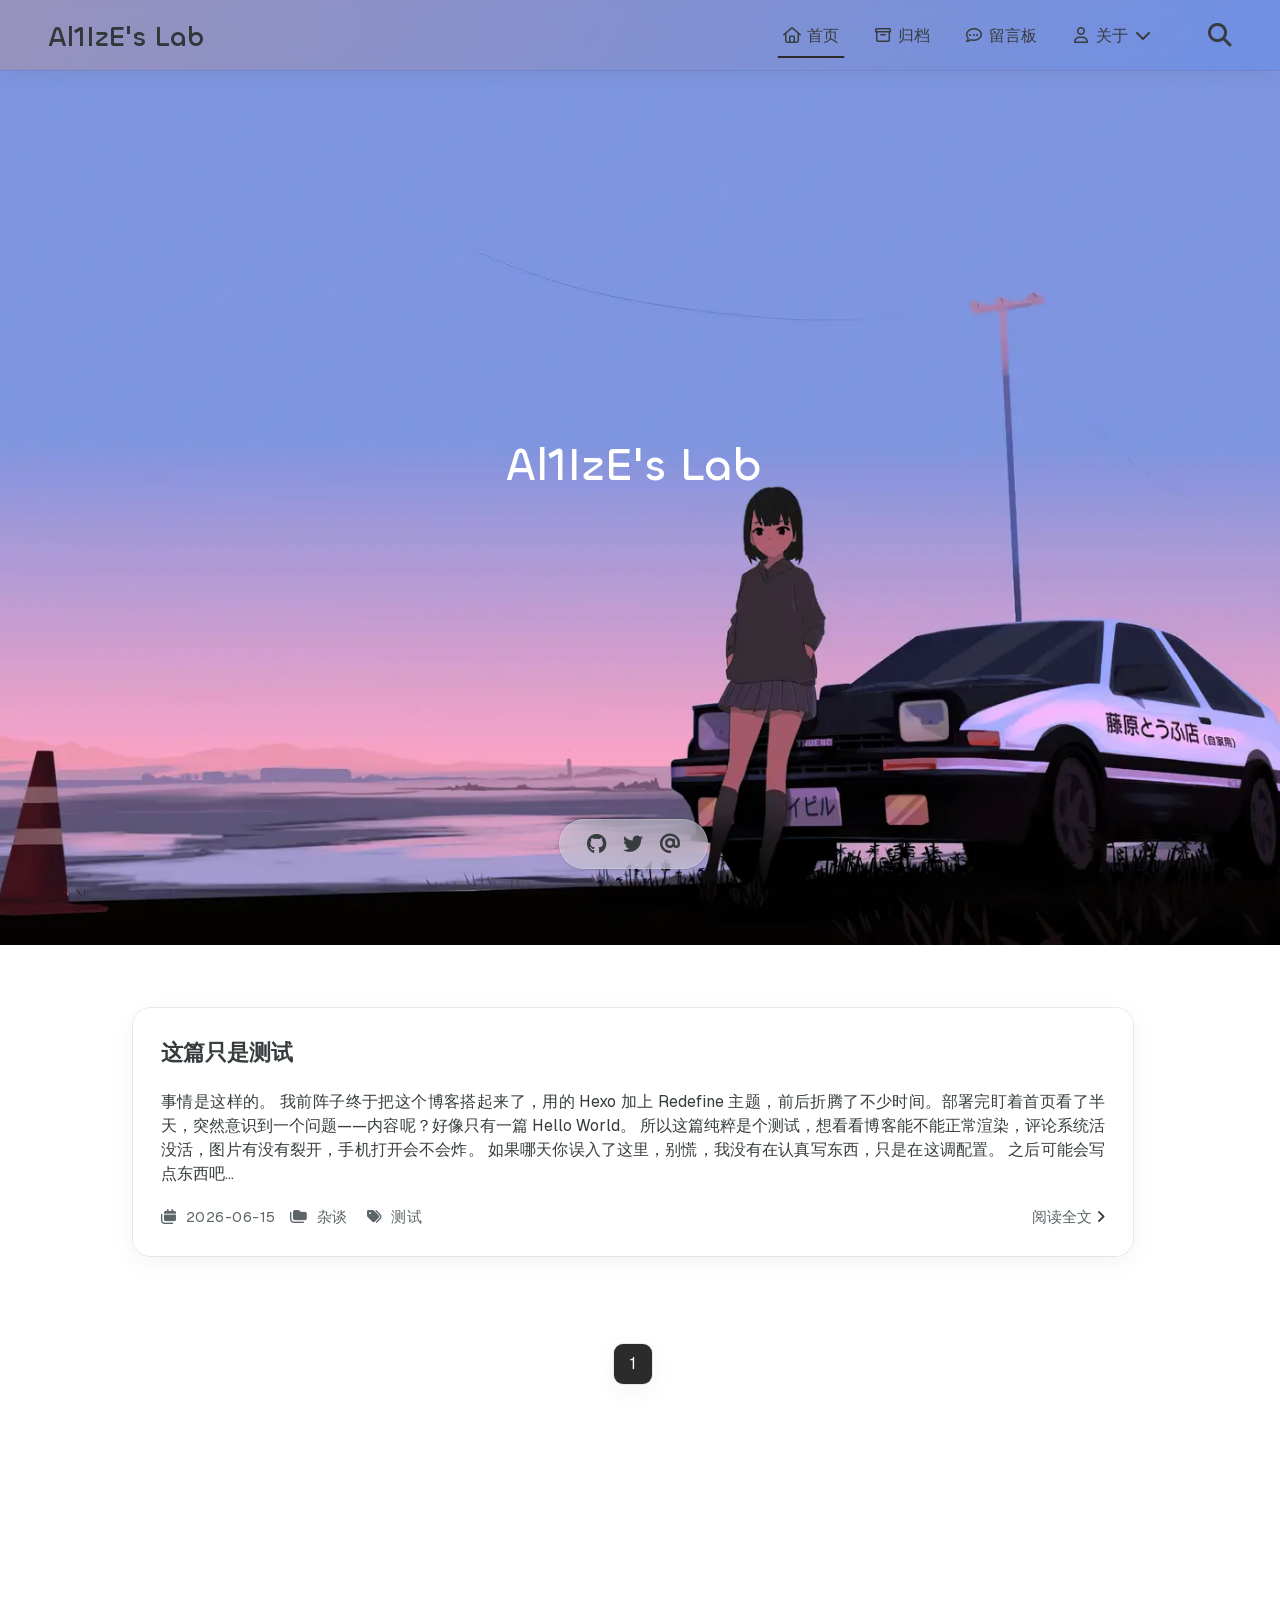
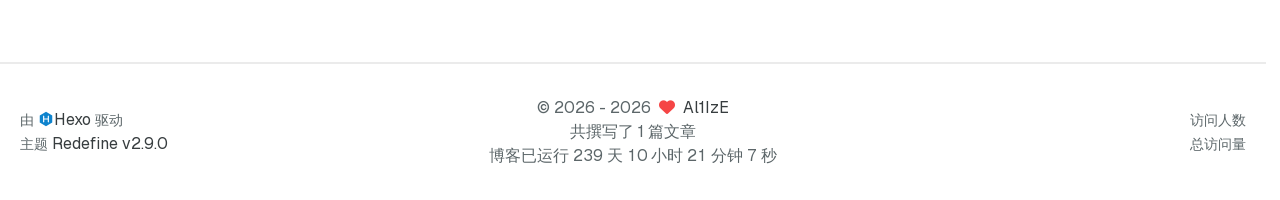
==== commit 0c818885: "Site updated: 2026-06-17 19:51:28" ====
--- a/index.html
+++ b/index.html
@@ -764,9 +764,9 @@
                     
                         <style>
   /* === 修复1: 防止 banner scale-125 导致横向滚动条 === */
-  html, body {
-    overflow-x: hidden;
-    max-width: 100vw;
+  /* 注意：不在 html 上设 overflow-x，iOS Safari 会裁剪 fixed 定位元素（如齿轮图标） */
+  body {
+    overflow-x: clip;
   }
   @media (max-width: 768px) {
     .home-banner-background {
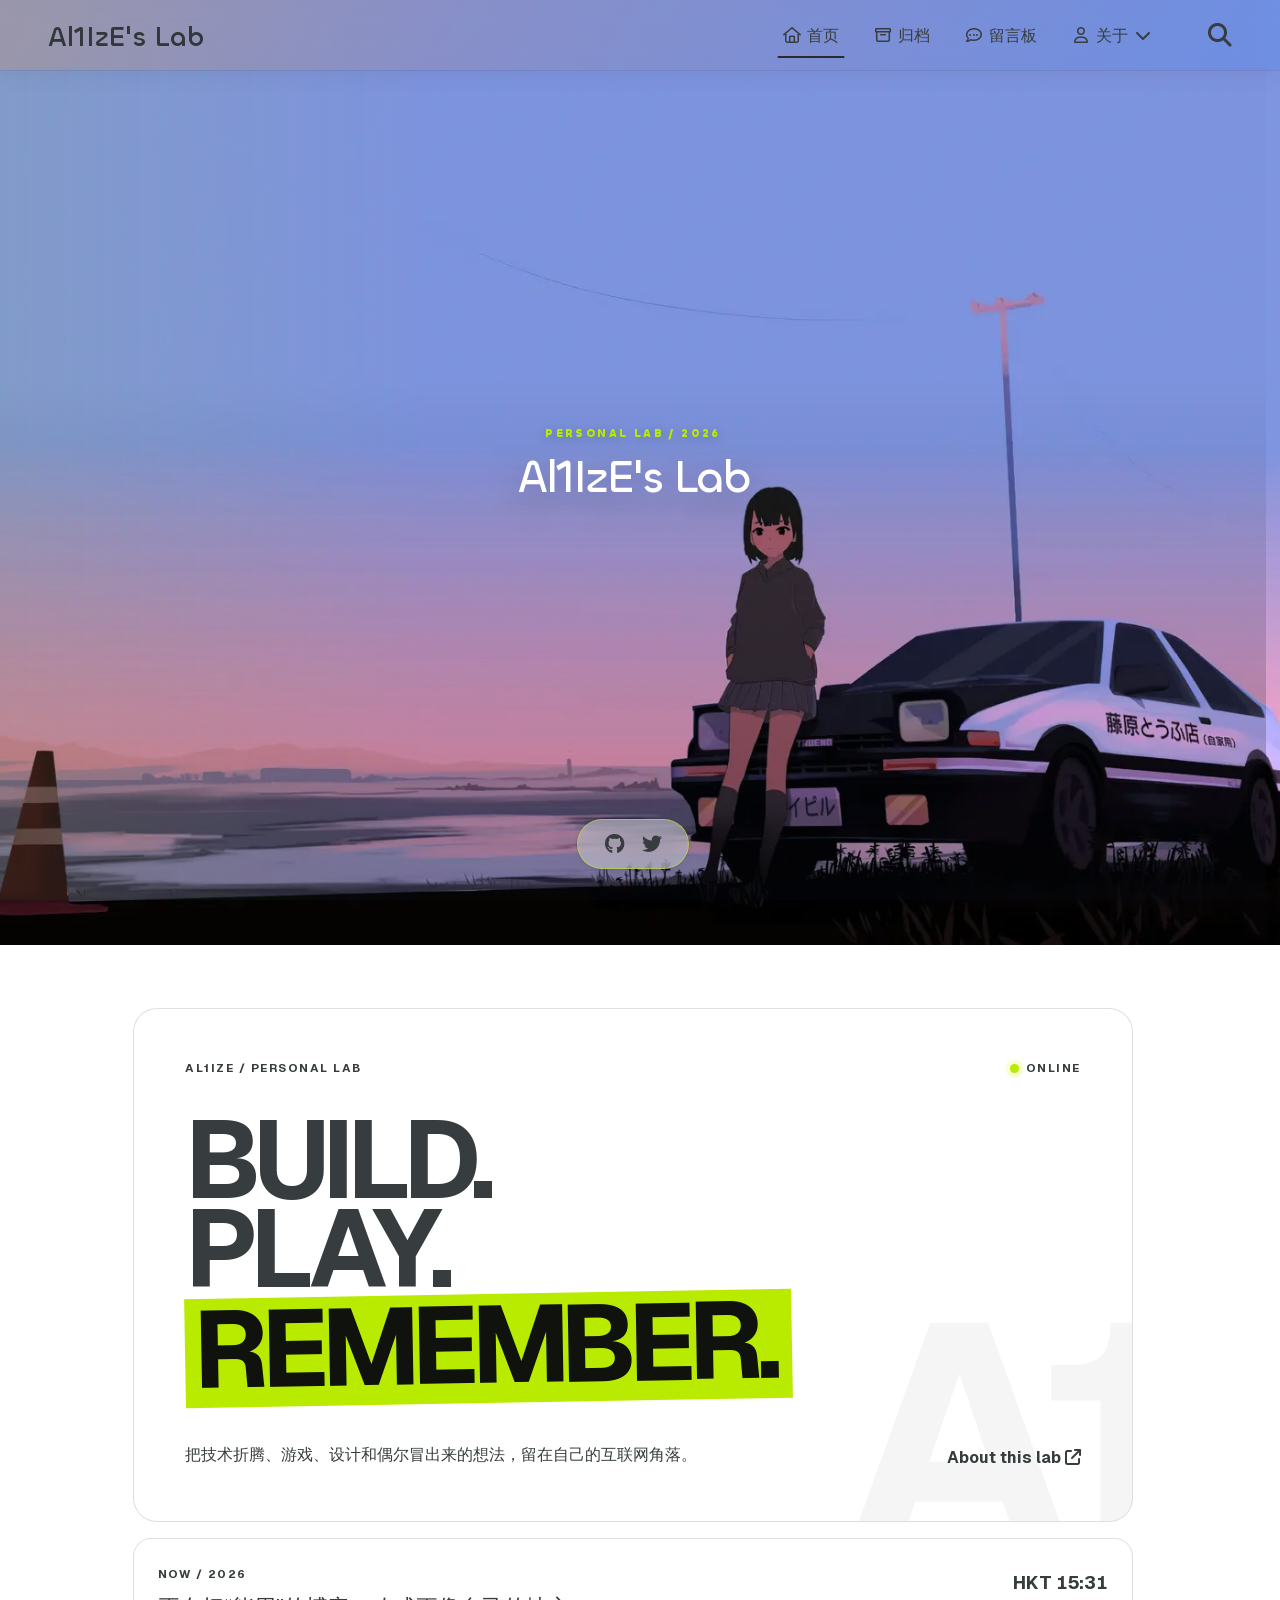
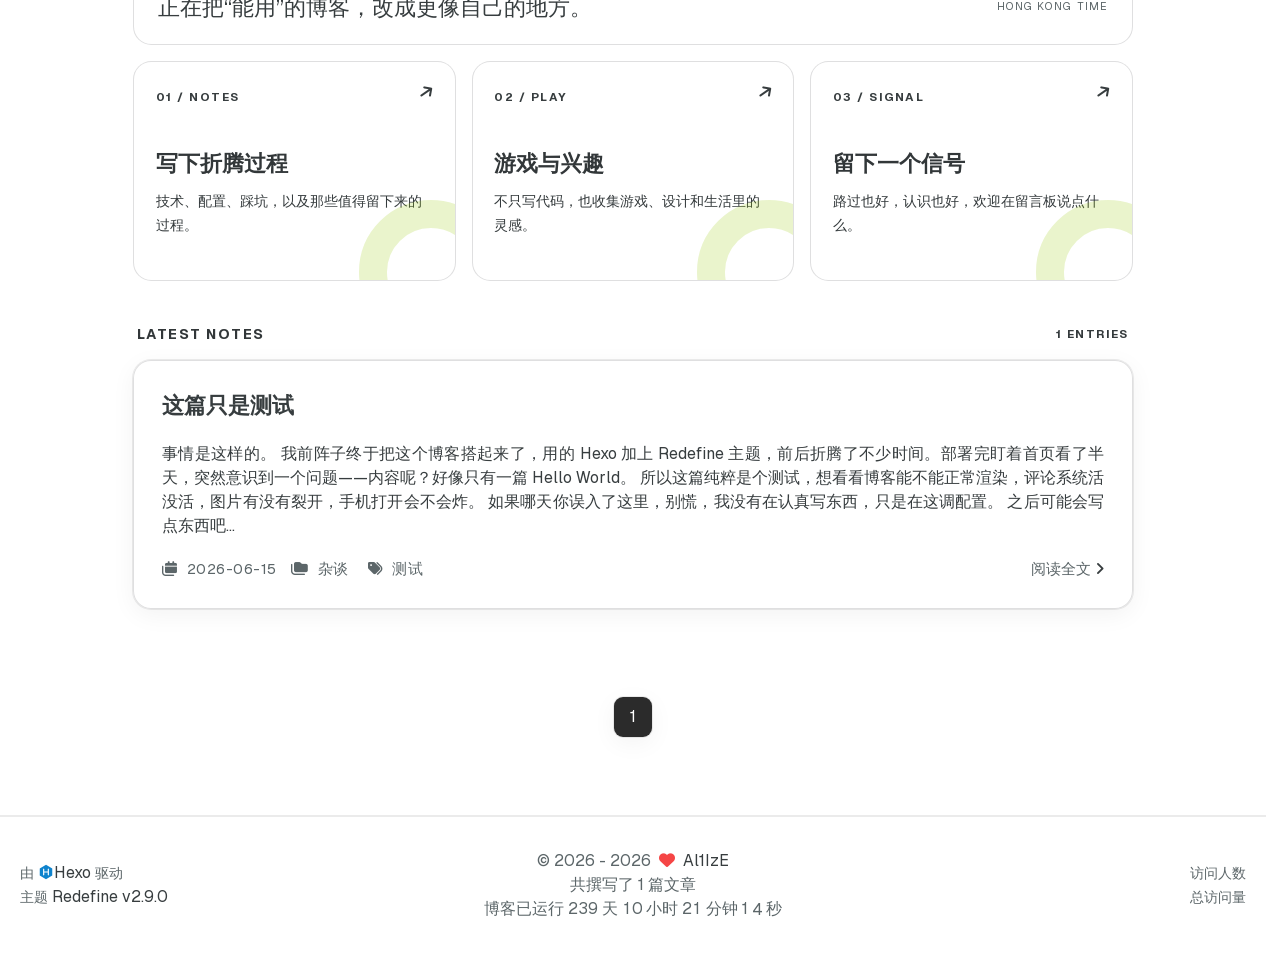
==== commit af21338a: "Site updated: 2026-08-15 02:59:09" ====
--- a/index.html
+++ b/index.html
@@ -85,18 +85,18 @@
     
     
         
-        <meta name="description" content="Hexo Theme Redefine, Redefine Your Hexo Journey.">
+        <meta name="description" content="记录技术折腾、游戏、设计与日常碎片的个人实验室。">
 <meta property="og:type" content="website">
-<meta property="og:title" content="AlIzE&#39;s Lab">
+<meta property="og:title" content="Al1IzE&#39;s Lab">
 <meta property="og:url" content="https://6666330.xyz/index.html">
-<meta property="og:site_name" content="AlIzE&#39;s Lab">
-<meta property="og:description" content="Hexo Theme Redefine, Redefine Your Hexo Journey.">
+<meta property="og:site_name" content="Al1IzE&#39;s Lab">
+<meta property="og:description" content="记录技术折腾、游戏、设计与日常碎片的个人实验室。">
 <meta property="og:locale" content="zh_CN">
-<meta property="og:image" content="https://6666330.xyz/images/redefine-og.webp">
-<meta property="article:author" content="AlIzE">
+<meta property="og:image" content="https://6666330.xyz/images/light_bg.webp">
+<meta property="article:author" content="Al1IzE">
 <meta property="article:tag" content="Al1IzE,博客,技术,游戏,碎碎念,Hexo,个人博客">
 <meta name="twitter:card" content="summary">
-<meta name="twitter:image" content="https://6666330.xyz/images/redefine-og.webp">
+<meta name="twitter:image" content="https://6666330.xyz/images/light_bg.webp">
     
     
     <!--- Icon Part-->
@@ -108,7 +108,7 @@
     
     <title>
         
-            Al1IzE&#39;s Lab - 原来,你也玩原神
+            Al1IzE&#39;s Lab - Personal Lab
         
     </title>
 
@@ -122,6 +122,11 @@
             
     
             
+    
+            
+                
+                    <link rel="stylesheet" href="/custom/lab-home.css">
+                
     
 
     
@@ -150,7 +155,7 @@
 
     <script id="hexo-configurations">
     window.config = {"hostname":"6666330.xyz","root":"/","language":"zh-CN","path":"search.json"};
-    window.theme = {"articles":{"style":{"font_size":"16px","line_height":1.5,"image_border_radius":"14px","image_alignment":"center","image_caption":false,"link_icon":true,"delete_mask":false,"title_alignment":"left","headings_top_spacing":{"h1":"3.2rem","h2":"2.4rem","h3":"1.9rem","h4":"1.6rem","h5":"1.4rem","h6":"1.3rem"}},"word_count":{"enable":true,"count":true,"min2read":true},"author_label":{"enable":true,"auto":false,"list":[]},"code_block":{"copy":true,"style":"mac","highlight_theme":{"light":"github","dark":"vs2015"},"font":{"enable":false,"family":null,"url":null}},"toc":{"enable":true,"max_depth":3,"number":false,"expand":true,"init_open":true},"copyright":{"enable":true,"default":"cc_by_nc_sa"},"lazyload":true,"pangu_js":false,"recommendation":{"enable":false,"title":"推荐阅读","limit":3,"mobile_limit":2,"placeholder":"/images/wallhaven-wqery6-light.webp","skip_dirs":[]}},"colors":{"primary":"#2b2b2b","secondary":null,"default_mode":"light"},"global":{"fonts":{"chinese":{"enable":false,"family":null,"url":null},"english":{"enable":false,"family":null,"url":null},"title":{"enable":false,"family":null,"url":null}},"content_max_width":"1000px","sidebar_width":"210px","hover":{"shadow":true,"scale":false},"scroll_progress":{"bar":false,"percentage":true},"website_counter":{"url":"https://cn.vercount.one/js","enable":true,"site_pv":true,"site_uv":true,"post_pv":true},"single_page":true,"preloader":{"enable":false,"custom_message":null},"side_tools":{"gear_rotation":true,"auto_expand":false},"open_graph":{"enable":true,"image":"/images/redefine-og.webp","description":"Hexo Theme Redefine, Redefine Your Hexo Journey."},"google_analytics":{"enable":false,"id":null}},"home_banner":{"enable":true,"style":"fixed","image":{"light":"/images/light_bg.webp","dark":"/images/cover.webp"},"title":"Al1IzE's Lab","subtitle":{"text":["千秋万岁名，寂寞生后事","人生无根蒂，飘如陌上尘","小舟从此逝，江海寄余生","物是人非事事休，欲语泪先流","醒时同交欢，醉后各分散","乱山残雪夜，孤烛异乡人","世事一场大梦，人生几度秋凉"],"hitokoto":{"enable":false,"show_author":false,"api":"https://v1.hitokoto.cn"},"typing_speed":100,"backing_speed":80,"starting_delay":500,"backing_delay":1500,"loop":true,"smart_backspace":true},"text_color":{"light":"#fff","dark":"#d1d1b6"},"text_style":{"title_size":"2.8rem","subtitle_size":"1.5rem","line_height":1.2},"custom_font":{"enable":false,"family":null,"url":null},"social_links":{"enable":true,"style":"center","links":[{"icon":"fa-brands fa-github","url":"https://github.com/Al1IzE"},{"icon":"fa-brands fa-twitter","url":"https://x.com/Al1z2Z"},{"icon":"fa-solid fa-at","url":"you@example.com"},{"icon":"fa-brands fa-telegram","url":null},{"icon":"/images/custom-icon.svg","url":null}],"qrs":null}},"plugins":{"feed":{"enable":false},"aplayer":{"enable":false,"type":"fixed","audios":[{"name":null,"artist":null,"url":null,"cover":null,"lrc":null}]},"mermaid":{"enable":false,"version":"11.4.1","theme":{"light":"default","dark":"dark"}}},"version":"2.9.0","navbar":{"auto_hide":false,"color":{"left":"#f78736","right":"#367df7","transparency":35},"width":{"home":"1200px","pages":"1000px"},"links":{"Home":{"path":"/","icon":"fa-regular fa-house"},"Archives":{"path":"/archives","icon":"fa-regular fa-archive"},"留言板":{"path":"/guestbook","icon":"fa-regular fa-comment-dots"},"About":{"icon":"fa-regular fa-user","submenus":{"ME":"/about","免责声明":"/disclaimer","赞助":"/sponsor"}}},"search":{"enable":true,"preload":true}},"page_templates":{"friends_column":2,"tags_style":"blur","masonry":{"batch_size":12,"initial_batch_size":24}},"home":{"sidebar":{"enable":false,"position":"left","first_item":"menu","announcement":null,"show_on_mobile":true,"links":null},"article_date_format":"auto","excerpt_length":200,"categories":{"enable":true,"limit":3},"tags":{"enable":true,"limit":3}},"footer":{"runtime":true,"icon":"<i class=\"fa-solid fa-heart fa-beat\" style=\"--fa-animation-duration: 0.5s; color: #f54545\"></i>","start":"2026/4/10 21:10:00","statistics":true,"customize":null,"icp":{"enable":false,"number":null,"url":null}},"footerStart":"2026/4/10 21:10:00","mermaid":{"style":{"light":"default","dark":"dark"}}};
+    window.theme = {"articles":{"style":{"font_size":"16px","line_height":1.5,"image_border_radius":"14px","image_alignment":"center","image_caption":false,"link_icon":true,"delete_mask":false,"title_alignment":"left","headings_top_spacing":{"h1":"3.2rem","h2":"2.4rem","h3":"1.9rem","h4":"1.6rem","h5":"1.4rem","h6":"1.3rem"}},"word_count":{"enable":true,"count":true,"min2read":true},"author_label":{"enable":true,"auto":false,"list":[]},"code_block":{"copy":true,"style":"mac","highlight_theme":{"light":"github","dark":"vs2015"},"font":{"enable":false,"family":null,"url":null}},"toc":{"enable":true,"max_depth":3,"number":false,"expand":true,"init_open":true},"copyright":{"enable":true,"default":"cc_by_nc_sa"},"lazyload":true,"pangu_js":false,"recommendation":{"enable":false,"title":"推荐阅读","limit":3,"mobile_limit":2,"placeholder":"/images/wallhaven-wqery6-light.webp","skip_dirs":[]}},"colors":{"primary":"#2b2b2b","secondary":null,"default_mode":"light"},"global":{"fonts":{"chinese":{"enable":false,"family":null,"url":null},"english":{"enable":false,"family":null,"url":null},"title":{"enable":false,"family":null,"url":null}},"content_max_width":"1000px","sidebar_width":"210px","hover":{"shadow":true,"scale":false},"scroll_progress":{"bar":false,"percentage":true},"website_counter":{"url":"https://cn.vercount.one/js","enable":true,"site_pv":true,"site_uv":true,"post_pv":true},"single_page":true,"preloader":{"enable":false,"custom_message":null},"side_tools":{"gear_rotation":true,"auto_expand":false},"open_graph":{"enable":true,"image":"/images/light_bg.webp","description":"记录技术折腾、游戏、设计与日常碎片的个人实验室。"},"google_analytics":{"enable":false,"id":null}},"home_banner":{"enable":true,"style":"fixed","image":{"light":"/images/light_bg.webp","dark":"/images/cover.webp"},"title":"Al1IzE's Lab","subtitle":{"text":["千秋万岁名，寂寞生后事","人生无根蒂，飘如陌上尘","小舟从此逝，江海寄余生","物是人非事事休，欲语泪先流","醒时同交欢，醉后各分散","乱山残雪夜，孤烛异乡人","世事一场大梦，人生几度秋凉"],"hitokoto":{"enable":false,"show_author":false,"api":"https://v1.hitokoto.cn"},"typing_speed":100,"backing_speed":80,"starting_delay":500,"backing_delay":1500,"loop":true,"smart_backspace":true},"text_color":{"light":"#fff","dark":"#d1d1b6"},"text_style":{"title_size":"2.8rem","subtitle_size":"1.5rem","line_height":1.2},"custom_font":{"enable":false,"family":null,"url":null},"social_links":{"enable":true,"style":"center","links":[{"icon":"fa-brands fa-github","url":"https://github.com/Al1IzE"},{"icon":"fa-brands fa-twitter","url":"https://x.com/Al1z2Z"},{"icon":"fa-solid fa-at","url":null},{"icon":"fa-brands fa-telegram","url":null},{"icon":"/images/custom-icon.svg","url":null}],"qrs":null}},"plugins":{"feed":{"enable":true},"aplayer":{"enable":false,"type":"fixed","audios":[{"name":null,"artist":null,"url":null,"cover":null,"lrc":null}]},"mermaid":{"enable":false,"version":"11.4.1","theme":{"light":"default","dark":"dark"}}},"version":"2.9.0","navbar":{"auto_hide":false,"color":{"left":"#f78736","right":"#367df7","transparency":35},"width":{"home":"1200px","pages":"1000px"},"links":{"Home":{"path":"/","icon":"fa-regular fa-house"},"Archives":{"path":"/archives","icon":"fa-regular fa-archive"},"留言板":{"path":"/guestbook","icon":"fa-regular fa-comment-dots"},"About":{"icon":"fa-regular fa-user","submenus":{"ME":"/about","免责声明":"/disclaimer","赞助":"/sponsor"}}},"search":{"enable":true,"preload":true}},"page_templates":{"friends_column":2,"tags_style":"blur","masonry":{"batch_size":12,"initial_batch_size":24}},"home":{"sidebar":{"enable":false,"position":"left","first_item":"menu","announcement":null,"show_on_mobile":true,"links":null},"article_date_format":"auto","excerpt_length":200,"categories":{"enable":true,"limit":3},"tags":{"enable":true,"limit":3}},"footer":{"runtime":true,"icon":"<i class=\"fa-solid fa-heart fa-beat\" style=\"--fa-animation-duration: 0.5s; color: #f54545\"></i>","start":"2026/4/10 21:10:00","statistics":true,"customize":null,"icp":{"enable":false,"number":null,"url":null}},"footerStart":"2026/4/10 21:10:00","mermaid":{"style":{"light":"default","dark":"dark"}}};
     window.lang_ago = {"second":"%s 秒前","minute":"%s 分钟前","hour":"%s 小时前","day":"%s 天前","week":"%s 周前","month":"%s 个月前","year":"%s 年前"};
     window.i18n = {"search":"站内搜索您需要的内容...","toc":"目录","prev":"上一页","next":"下一页","prev_posts":"上一篇","next_posts":"下一篇","page":"第 %d 页","recent_posts":"最新文章","share":"分享","powered_by":"由 %s 驱动","theme":"主题","rss_feed":"RSS Feed","category":"分类","categories":"分类","tag":"标签","tags":"标签","post":"文章","posts":"文章","tagcloud":"标签云","comment":"评论","comments":"评论","top":"置顶","sticky":"置顶","go-back-home":"回到首页","masonry_loading":"照片加载中...","image_viewer":"图片查看器","close":"关闭","exif":{"title":"EXIF","cards":{"camera":"相机","lens":"镜头","exposure":"曝光","other":"其他"},"fields":{"make":"品牌","model":"机型","date_taken":"拍摄时间","lens_model":"镜头","focal_length":"焦距","focus_mode":"对焦模式","shutter":"快门","aperture":"光圈","iso":"感光度","exposure_program":"曝光程序","exposure_compensation":"曝光补偿","metering_mode":"测光模式","flash":"闪光灯","white_balance":"白平衡","latitude":"纬度","longitude":"经度","altitude":"海拔"},"status":{"loading":"加载中...","no_exif":"无 EXIF 信息","library_missing":"EXIF 库未加载","image_source_missing":"图片地址不可用","unavailable":"EXIF 不可用（可能被 CORS 阻止或缺少元数据）","flag_unavailable":"EXIF 不可用"}},"home":"首页","archive":"归档","archives":"归档","about":"关于","links":"链接","link":"链接","friends":"友情链接","friend":"友情链接","timeline":"时间轴","shuoshuo":"说说","bookmarks":"书签","site_uv":"访问人数","site_pv":"总访问量","read_more":"阅读全文","wordcount":"字","min2read":"分钟","changelog":"更新日志","status":"状态","runtime":"博客已运行","days":"天","hours":"小时","minutes":"分钟","seconds":"秒","optimized_by":"并由 Evan 进行优化","rights":"版权所有","site_posts":"共撰写了 %s 篇文章","site_wordcount":"共 %s 字","copyright":{"title":"标题","author":"作者","link":"链接","create_time":"创建于","update_time":"更新于","license_title":"版权声明","license_content":"本文章采用 %s 进行许可。","all_rights_reserved":"版权所有 &#169 %s，禁止转载。","public_domain":"本文为公有领域作品，可自由转载、引用。"},"ago":{"second":"%s 秒前","minute":"%s 分钟前","hour":"%s 小时前","day":"%s 天前","week":"%s 周前","month":"%s 个月前","year":"%s 年前"},"create_time":"创建","update_time":"更新","expired":"这篇文章最后更新于 %s 天前，内容可能已经过时。"};
     window.data = {"masonry":false};
@@ -173,7 +178,8 @@
     
     
     
-<meta name="generator" content="Hexo 8.1.1"></head>
+<meta name="generator" content="Hexo 8.1.1"><link rel="alternate" href="/atom.xml" title="Al1IzE's Lab" type="application/atom+xml">
+</head>
 
 
 <body>
@@ -279,20 +285,6 @@
                         
                     
                         
-                            
-                            
-                            
-                            
-                            
-                            
-                                
-                                <span class="social-contact-item ">
-                                    <a href="mailto:you@example.com">
-                                        <i class="fa-solid fa-at fa-fw fa-lg"></i>
-                                    </a>
-                                </span>
-                            
-                        
                     
                         
                     
@@ -599,6 +591,66 @@
 
 			<div class="main-content">
 				<div class="home-content-container">
+    <section class="lab-home-shell" aria-labelledby="lab-home-title">
+    <div class="lab-manifesto lab-reveal">
+        <div class="lab-kicker">
+            <span>Al1IzE / Personal Lab</span>
+            <span class="lab-status"><i></i> Online</span>
+        </div>
+
+        <h2 id="lab-home-title" class="lab-title">
+            <span>BUILD.</span>
+            <span>PLAY.</span>
+            <span class="lab-title-accent">REMEMBER.</span>
+        </h2>
+
+        <div class="lab-manifesto-footer">
+            <p>把技术折腾、游戏、设计和偶尔冒出来的想法，留在自己的互联网角落。</p>
+            <a href="/about" class="lab-arrow-link">
+                About this lab <i class="fa-solid fa-arrow-up-right-from-square"></i>
+            </a>
+        </div>
+    </div>
+
+    <aside class="lab-now lab-reveal" aria-label="当前状态">
+        <div>
+            <span class="lab-card-index">NOW / 2026</span>
+            <h3>正在把“能用”的博客，改成更像自己的地方。</h3>
+        </div>
+        <div class="lab-clock-block">
+            <time id="lab-local-clock">HKT --:--</time>
+            <span>Hong Kong time</span>
+        </div>
+    </aside>
+
+    <nav class="lab-portals" aria-label="博客主要入口">
+        <a class="lab-portal lab-reveal" href="/archives">
+            <span class="lab-card-index">01 / NOTES</span>
+            <strong>写下折腾过程</strong>
+            <p>技术、配置、踩坑，以及那些值得留下来的过程。</p>
+            <i class="fa-solid fa-arrow-right"></i>
+        </a>
+        <a class="lab-portal lab-reveal" href="/categories">
+            <span class="lab-card-index">02 / PLAY</span>
+            <strong>游戏与兴趣</strong>
+            <p>不只写代码，也收集游戏、设计和生活里的灵感。</p>
+            <i class="fa-solid fa-arrow-right"></i>
+        </a>
+        <a class="lab-portal lab-reveal" href="/guestbook">
+            <span class="lab-card-index">03 / SIGNAL</span>
+            <strong>留下一个信号</strong>
+            <p>路过也好，认识也好，欢迎在留言板说点什么。</p>
+            <i class="fa-solid fa-arrow-right"></i>
+        </a>
+    </nav>
+</section>
+
+
+    <div class="lab-section-heading lab-reveal">
+        <span>Latest notes</span>
+        <span>1 entries</span>
+    </div>
+
     <ul class="home-article-list">
         
             <li class="home-article-item">
@@ -835,6 +887,12 @@
 
                     
         
+                
+
+                    
+                        <script data-swup-reload-script src="/custom/lab-home.js" defer></script>
+                    
+        
         
     </div>  
 </footer>
@@ -859,6 +917,12 @@
 		</li>
 
 		<!-- rss -->
+		
+		<li class="right-bottom-tools rss flex justify-center items-center">
+			<a class="flex justify-center items-center" href="/atom.xml" target="_blank">
+				<i class="fa-regular fa-rss"></i>
+			</a>
+		</li>
 		
 
 		
--- a/custom/lab-home.css
+++ b/custom/lab-home.css
@@ -0,0 +1,361 @@
+:root {
+  --lab-accent: #b8eb00;
+  --lab-ink: #10120d;
+  --lab-surface: rgba(255, 255, 255, 0.76);
+  --lab-surface-hover: rgba(250, 255, 237, 0.9);
+  --lab-line: rgba(28, 32, 40, 0.14);
+  --lab-orbit: rgba(151, 197, 0, 0.2);
+  --lab-ghost: rgba(30, 34, 44, 0.045);
+}
+
+html.dark {
+  --lab-accent: #d4ff38;
+  --lab-ink: #11140c;
+  --lab-surface: rgba(16, 18, 24, 0.8);
+  --lab-surface-hover: rgba(24, 28, 26, 0.92);
+  --lab-line: rgba(235, 239, 226, 0.15);
+  --lab-orbit: rgba(212, 255, 56, 0.2);
+  --lab-ghost: rgba(236, 241, 227, 0.045);
+}
+
+.home-banner-container::after {
+  content: "";
+  position: absolute;
+  inset: 0;
+  z-index: 0;
+  pointer-events: none;
+  background:
+    linear-gradient(180deg, rgba(7, 10, 20, 0.01) 42%, rgba(7, 10, 20, 0.3) 100%),
+    linear-gradient(90deg, rgba(184, 235, 0, 0.09), transparent 34%);
+}
+
+html.dark .home-banner-container::after {
+  background:
+    linear-gradient(180deg, rgba(0, 0, 0, 0.08) 35%, rgba(0, 0, 0, 0.52) 100%),
+    linear-gradient(90deg, rgba(212, 255, 56, 0.08), transparent 34%);
+}
+
+.home-banner-container > .content {
+  z-index: 1;
+}
+
+.home-banner-container .description {
+  letter-spacing: -0.045em;
+  text-shadow: 0 12px 36px rgba(10, 12, 24, 0.28);
+}
+
+.home-banner-container .description::before {
+  content: "PERSONAL LAB / 2026";
+  display: block;
+  margin-bottom: 0.65rem;
+  font-size: 0.68rem;
+  font-weight: 800;
+  letter-spacing: 0.22em;
+  color: var(--lab-accent);
+  text-shadow: 0 2px 12px rgba(15, 18, 10, 0.32);
+}
+
+.home-banner-container .social-contacts {
+  border-color: rgba(200, 255, 0, 0.45) !important;
+}
+
+.lab-home-shell {
+  display: grid;
+  gap: 1rem;
+  margin-bottom: 2rem;
+}
+
+.lab-manifesto,
+.lab-now,
+.lab-portal {
+  border: 1px solid var(--lab-line);
+  background: var(--lab-surface);
+  backdrop-filter: blur(22px);
+  -webkit-backdrop-filter: blur(22px);
+}
+
+.lab-manifesto {
+  position: relative;
+  overflow: hidden;
+  min-height: 430px;
+  padding: clamp(1.4rem, 4vw, 3.2rem);
+  border-radius: 1.5rem;
+  display: flex;
+  flex-direction: column;
+  justify-content: space-between;
+}
+
+.lab-manifesto::before {
+  content: "A1";
+  position: absolute;
+  right: -0.04em;
+  bottom: -0.24em;
+  font-size: clamp(9rem, 26vw, 20rem);
+  font-weight: 900;
+  line-height: 1;
+  letter-spacing: -0.12em;
+  color: var(--lab-ghost);
+  pointer-events: none;
+}
+
+.lab-kicker,
+.lab-section-heading,
+.lab-manifesto-footer,
+.lab-now,
+.lab-clock-block {
+  display: flex;
+  align-items: center;
+  justify-content: space-between;
+  gap: 1rem;
+}
+
+.lab-kicker,
+.lab-card-index,
+.lab-section-heading {
+  text-transform: uppercase;
+  font-size: 0.72rem;
+  font-weight: 800;
+  letter-spacing: 0.13em;
+}
+
+.lab-status {
+  display: inline-flex;
+  align-items: center;
+  gap: 0.45rem;
+}
+
+.lab-status i {
+  width: 0.55rem;
+  height: 0.55rem;
+  border-radius: 50%;
+  background: var(--lab-accent);
+  box-shadow: 0 0 0 0.28rem rgba(200, 255, 0, 0.16);
+}
+
+.lab-title {
+  position: relative;
+  z-index: 1;
+  margin: 2.4rem 0;
+  display: flex;
+  flex-direction: column;
+  font-size: clamp(3rem, 9vw, 6.8rem);
+  font-weight: 900;
+  line-height: 0.82;
+  letter-spacing: -0.075em;
+}
+
+.lab-title-accent {
+  width: fit-content;
+  padding: 0.06em 0.16em 0.12em 0.08em;
+  color: var(--lab-ink);
+  background: var(--lab-accent);
+  transform: rotate(-1deg);
+}
+
+.lab-manifesto-footer {
+  position: relative;
+  z-index: 1;
+  align-items: flex-end;
+}
+
+.lab-manifesto-footer p {
+  max-width: 35rem;
+  margin: 0;
+  font-size: 1rem;
+  line-height: 1.8;
+}
+
+.lab-arrow-link {
+  flex: 0 0 auto;
+  font-weight: 750;
+}
+
+.lab-now {
+  padding: 1.35rem 1.5rem;
+  border-radius: 1.15rem;
+}
+
+.lab-now h3 {
+  max-width: 37rem;
+  margin: 0.45rem 0 0;
+  font-size: clamp(1.05rem, 2vw, 1.4rem);
+  line-height: 1.35;
+}
+
+.lab-clock-block {
+  flex-direction: column;
+  align-items: flex-end;
+  gap: 0.1rem;
+  white-space: nowrap;
+}
+
+.lab-clock-block time {
+  font-size: 1.15rem;
+  font-weight: 900;
+  font-variant-numeric: tabular-nums;
+}
+
+.lab-clock-block span {
+  font-size: 0.68rem;
+  color: var(--third-text-color);
+  text-transform: uppercase;
+  letter-spacing: 0.1em;
+}
+
+.lab-portals {
+  display: grid;
+  grid-template-columns: repeat(3, minmax(0, 1fr));
+  gap: 1rem;
+}
+
+.lab-portal {
+  position: relative;
+  min-height: 220px;
+  padding: 1.35rem;
+  border-radius: 1.15rem;
+  color: var(--first-text-color);
+  overflow: hidden;
+  transition: transform 220ms ease, border-color 220ms ease, background-color 220ms ease;
+}
+
+.lab-portal::after {
+  content: "";
+  position: absolute;
+  right: -3rem;
+  bottom: -4rem;
+  width: 9rem;
+  height: 9rem;
+  border: 1.8rem solid var(--lab-orbit);
+  border-radius: 50%;
+  transition: transform 260ms ease;
+}
+
+.lab-portal:hover {
+  transform: translateY(-5px);
+  border-color: var(--lab-accent);
+  background: var(--lab-surface-hover);
+}
+
+.lab-portal:hover::after {
+  transform: scale(1.14) rotate(12deg);
+}
+
+.lab-portal strong {
+  display: block;
+  margin-top: 2.5rem;
+  font-size: 1.35rem;
+}
+
+.lab-portal p {
+  max-width: 17rem;
+  margin: 0.65rem 0 0;
+  color: var(--second-text-color);
+  font-size: 0.88rem;
+  line-height: 1.65;
+}
+
+.lab-portal > i {
+  position: absolute;
+  top: 1.35rem;
+  right: 1.35rem;
+  transform: rotate(-35deg);
+  transition: transform 220ms ease;
+}
+
+.lab-portal:hover > i {
+  transform: rotate(0deg) translateX(3px);
+}
+
+.lab-section-heading {
+  margin: 2.7rem 0 0.9rem;
+  padding: 0 0.25rem;
+  color: var(--second-text-color);
+}
+
+.lab-section-heading span:first-child {
+  color: var(--first-text-color);
+  font-size: 0.88rem;
+}
+
+.home-article-item {
+  border: 1px solid var(--lab-line);
+  transition: transform 220ms ease, border-color 220ms ease;
+}
+
+.home-article-item:hover {
+  transform: translateY(-4px);
+  border-color: var(--lab-accent);
+}
+
+.lab-js .lab-reveal {
+  opacity: 0;
+  transform: translateY(24px);
+  transition: opacity 560ms ease, transform 560ms cubic-bezier(.22, 1, .36, 1);
+}
+
+.lab-js .lab-reveal.lab-visible {
+  opacity: 1;
+  transform: translateY(0);
+}
+
+@media (max-width: 768px) {
+  .home-banner-container .description::before {
+    font-size: 0.6rem;
+  }
+
+  .lab-manifesto {
+    min-height: 390px;
+  }
+
+  .lab-manifesto-footer,
+  .lab-now {
+    align-items: flex-start;
+    flex-direction: column;
+  }
+
+  .lab-clock-block {
+    align-items: flex-start;
+  }
+
+  .lab-portals {
+    grid-template-columns: 1fr;
+  }
+
+  .lab-portal {
+    min-height: 185px;
+  }
+}
+
+@media (max-width: 480px) {
+  .lab-home-shell {
+    gap: 0.75rem;
+  }
+
+  .lab-manifesto {
+    min-height: 360px;
+    padding: 1.2rem;
+    border-radius: 1.15rem;
+  }
+
+  .lab-title {
+    margin: 2rem 0;
+    font-size: clamp(2.8rem, 15vw, 4.2rem);
+  }
+
+  .lab-kicker {
+    align-items: flex-start;
+    flex-direction: column;
+    gap: 0.5rem;
+  }
+}
+
+@media (prefers-reduced-motion: reduce) {
+  .lab-js .lab-reveal,
+  .lab-portal,
+  .lab-portal::after,
+  .lab-portal > i {
+    opacity: 1;
+    transform: none;
+    transition: none;
+  }
+}
